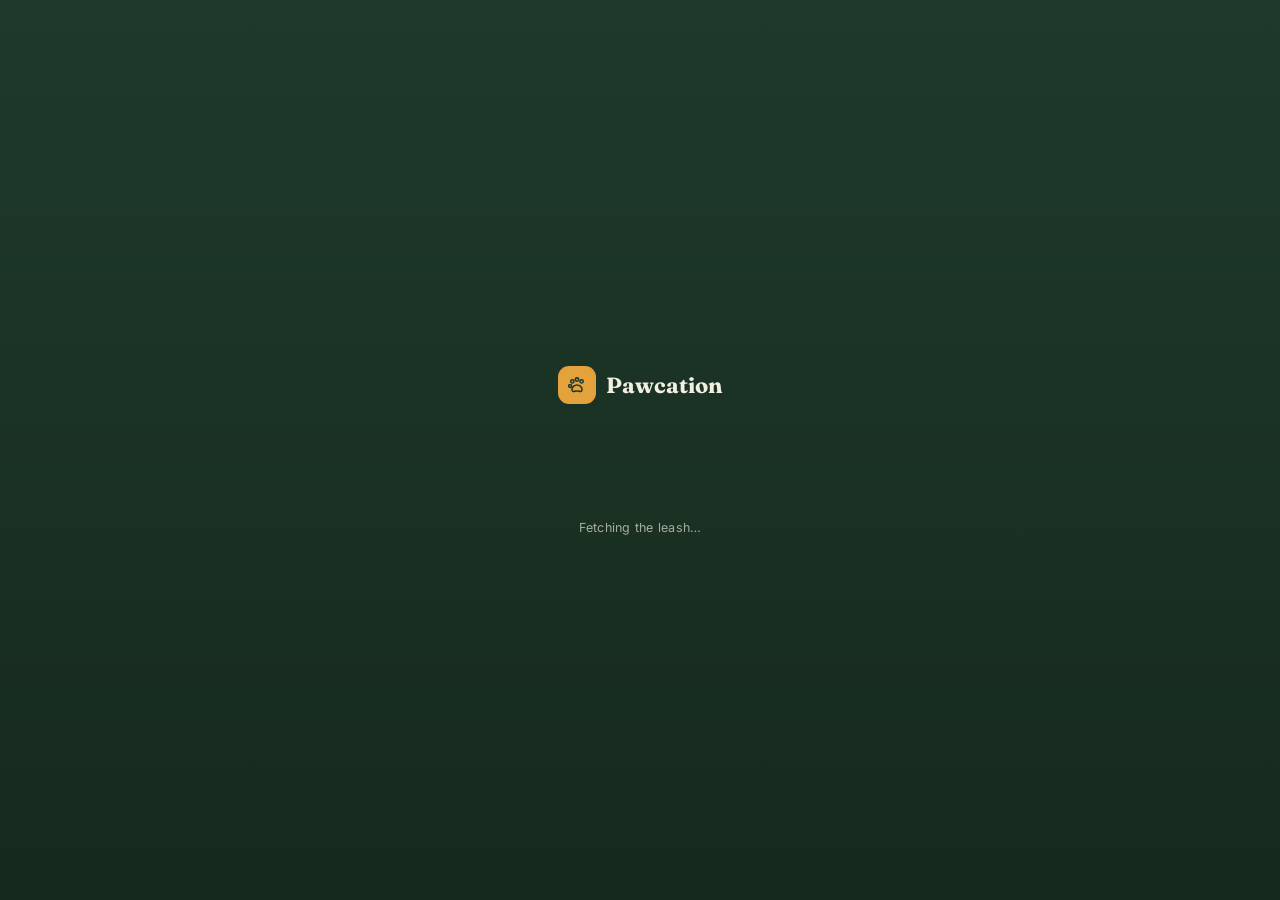
==== index.html @ 83c7c211 "Update index.html" ====
<!DOCTYPE html>
<html lang="en">
<head>
<meta charset="UTF-8">
<meta name="viewport" content="width=device-width, initial-scale=1.0, viewport-fit=cover">
<meta name="apple-mobile-web-app-capable" content="yes">
<meta name="apple-mobile-web-app-status-bar-style" content="black-translucent">
<meta name="theme-color" content="#1E3A2B">
<title>Pawcation</title>
<link rel="preconnect" href="https://fonts.googleapis.com">
<link href="https://fonts.googleapis.com/css2?family=Fraunces:ital,opsz,wght@0,9..144,400;0,9..144,500;0,9..144,600;0,9..144,700;1,9..144,500&family=Inter:wght@400;500;600;700&family=IBM+Plex+Mono:wght@400;500;600&display=swap" rel="stylesheet">
<style>
  :root{
    --ink:#1E3A2B;
    --ink-soft:#4A5F4F;
    --canvas:#F1EFE2;
    --paper:#FFFFFF;
    --line:#DAD5BF;
    --gold:#E3A23B;
    --gold-deep:#C67F1E;
    --moss:#6E8F72;
    --moss-deep:#4F7256;
    --stamp:#C1442E;
    --shadow: 0 18px 40px -18px rgba(30,58,43,0.35);
  }
  *{box-sizing:border-box; -webkit-tap-highlight-color:transparent;}
  html,body{margin:0;padding:0; height:100%;}
  body{
    background:var(--canvas);
    font-family:'Inter',sans-serif;
    color:var(--ink);
    overflow:hidden;
  }

  /* ---------- app shell (fills the real page width) ---------- */
  .screen-wrap{
    width:100%;
    height:100dvh;
    background:var(--canvas);
    position:relative;
    display:flex;
    flex-direction:column;
    overflow:hidden;
  }

  /* content that should stay a comfortable reading/form width even on a wide browser */
  .narrow{ max-width:640px; margin:0 auto; width:100%; }

  /* card lists: single column on phones, multi-column grid once there's room */
  .card-grid{ display:block; }
  @media (min-width:760px){
    .card-grid{ display:grid; grid-template-columns:repeat(auto-fill, minmax(300px,1fr)); gap:16px; align-items:start; }
    .card-grid .card{ margin-bottom:0; }
  }

  /* ---------- top bar / mode switch ---------- */
  .topbar{
    padding:calc(env(safe-area-inset-top, 0px) + 16px) 20px 14px;
    flex-shrink:0;
  }
  .topbar-row{
    display:flex; align-items:center; justify-content:space-between; gap:10px;
    margin-bottom:12px;
  }
  .brand{
    display:flex; align-items:center; gap:8px;
    font-family:'Fraunces',serif; font-weight:700; font-size:19px;
  }
  .brand .mark{
    width:30px;height:30px;border-radius:9px;
    background:var(--ink);
    display:flex;align-items:center;justify-content:center;
    color:var(--gold);
  }
  .backbtn{
    width:34px;height:34px;border-radius:50%;
    background:var(--paper);
    display:flex;align-items:center;justify-content:center;
    border:1px solid var(--line);
    cursor:pointer;
    flex-shrink:0;
  }
  .modeswitch{
    display:flex;
    background:rgba(30,58,43,0.08);
    border-radius:999px;
    padding:3px;
    gap:2px;
  }
  .modeswitch button{
    border:none; background:transparent;
    font-family:'Inter',sans-serif; font-size:12px; font-weight:600;
    padding:8px 8px; border-radius:999px;
    color:var(--ink-soft);
    cursor:pointer;
    transition:.2s;
    flex:1;
    text-align:center;
    white-space:nowrap;
  }
  .modeswitch button.active{
    background:var(--ink); color:var(--canvas);
  }

  /* ---------- content area ---------- */
  .content{
    flex:1;
    overflow-y:auto;
    padding:0 20px 100px;
  }
  @media (min-width:900px){
    .content{ padding:0 40px 100px; }
    .topbar{ padding-left:40px; padding-right:40px; }
  }
  .content::-webkit-scrollbar{display:none;}
  h2.title{
    font-family:'Fraunces',serif; font-weight:600; font-size:24px;
    margin:2px 0 4px;
  }
  .subtitle{
    font-size:13.5px; color:var(--ink-soft); margin:0 0 18px; line-height:1.5;
  }

  /* ---------- search ---------- */
  .searchbar{
    display:flex; align-items:center; gap:10px;
    background:var(--paper);
    border:1px solid var(--line);
    border-radius:16px;
    padding:12px 14px;
    margin-bottom:16px;
  }
  .searchbar input{
    border:none; outline:none; background:transparent;
    font-family:'Inter',sans-serif; font-size:14px; color:var(--ink);
    width:100%;
  }
  .searchbar input::placeholder{color:#9CA694;}

  .chiprow{display:flex; gap:8px; overflow-x:auto; margin-bottom:18px; padding-bottom:2px;}
  .chiprow::-webkit-scrollbar{display:none;}
  .chip{
    flex-shrink:0;
    font-size:12.5px; font-weight:600;
    padding:8px 14px; border-radius:999px;
    background:var(--paper); border:1px solid var(--line);
    color:var(--ink-soft);
    cursor:pointer;
    white-space:nowrap;
  }
  .chip.active{ background:var(--moss); border-color:var(--moss); color:#fff; }

  /* ---------- sitter / pet cards ---------- */
  .card{
    background:var(--paper);
    border:1px solid var(--line);
    border-radius:20px;
    padding:14px;
    margin-bottom:14px;
    display:flex; gap:12px;
    cursor:pointer;
    transition:transform .15s ease;
  }
  .card:active{ transform:scale(0.98); }
  .thumb{
    width:78px;height:78px;border-radius:14px;flex-shrink:0;
    background-size:cover; background-position:center;
    display:flex; align-items:flex-end; justify-content:flex-end;
    position:relative;
  }
  .heart-btn{
    position:absolute; top:5px; right:5px; width:24px; height:24px; border-radius:50%;
    background:rgba(255,255,255,0.9); display:flex; align-items:center; justify-content:center;
    color:var(--stamp); cursor:pointer; z-index:2;
  }
  .heart-btn svg{ width:13px; height:13px; }
  .heart-btn.active svg{ fill:var(--stamp); }
  .hero-img .heart-btn{ top:16px; right:16px; width:38px; height:38px; }
  .hero-img .heart-btn svg{ width:18px; height:18px; }
  .card-body{flex:1; min-width:0;}
  .card-toprow{display:flex; justify-content:space-between; align-items:flex-start; gap:6px;}
  .card-name{font-family:'Fraunces',serif; font-weight:600; font-size:16px;}
  .rating{
    display:flex; align-items:center; gap:3px;
    font-family:'IBM Plex Mono',monospace; font-size:12px; font-weight:600;
    color:var(--gold-deep); flex-shrink:0;
  }
  .card-loc{font-size:12.5px; color:var(--ink-soft); margin:2px 0 6px; display:flex; align-items:center; gap:4px;}
  .tagrow{display:flex; gap:6px; flex-wrap:wrap; margin-bottom:6px;}
  .tag{
    font-size:11px; font-weight:600; color:var(--moss-deep);
    background:rgba(110,143,114,0.14);
    padding:3px 8px; border-radius:8px;
  }
  .price{font-family:'IBM Plex Mono',monospace; font-weight:600; font-size:13.5px;}
  .price span{color:var(--ink-soft); font-weight:400; font-size:11.5px;}

  /* ---------- section label ---------- */
  .section-label{
    font-family:'IBM Plex Mono',monospace;
    font-size:11px; font-weight:600; letter-spacing:.1em; text-transform:uppercase;
    color:var(--ink-soft); margin:22px 0 10px;
  }

  /* ---------- onboarding ---------- */
  .onboard{
    height:100%; max-width:460px; margin:0 auto; display:flex; flex-direction:column; justify-content:center;
    padding:0 22px 60px; text-align:center; position:relative;
  }
  .onboard .mark-lg{
    width:64px;height:64px;border-radius:20px; background:var(--ink); color:var(--gold);
    display:flex;align-items:center;justify-content:center; margin:0 auto 18px;
  }
  .onboard h1{
    font-family:'Fraunces',serif; font-size:30px; font-weight:600; margin:0 0 8px; line-height:1.15;
  }
  .onboard p.tag{
    font-size:14px; color:var(--ink-soft); line-height:1.5; margin:0 0 34px;
    background:transparent; padding:0;
  }
  .roleoption{
    display:flex; align-items:center; gap:14px; text-align:left;
    background:var(--paper); border:1.5px solid var(--line); border-radius:20px;
    padding:16px; margin-bottom:14px; cursor:pointer;
  }
  .roleoption .ricon{
    width:48px;height:48px;border-radius:14px; flex-shrink:0;
    display:flex;align-items:center;justify-content:center;
  }
  .roleoption.owner .ricon{ background:rgba(227,162,59,0.18); color:var(--gold-deep); }
  .roleoption.sitter .ricon{ background:rgba(110,143,114,0.18); color:var(--moss-deep); }
  .roleoption.trainer .ricon{ background:rgba(193,68,46,0.15); color:var(--stamp); }
  .roleoption strong{font-family:'Fraunces',serif; font-size:15.5px; font-weight:600; display:block;}
  .roleoption span{font-size:12.5px; color:var(--ink-soft);}

  /* ---------- language switch ---------- */
  .langswitch{
    position:absolute; top:18px; right:18px; display:flex; gap:2px;
    background:var(--paper); border:1.5px solid var(--line); border-radius:12px; padding:3px;
  }
  .onboard .langswitch{ position:absolute; }
  .langpill{
    font-family:'IBM Plex Mono',monospace; font-size:11px; font-weight:600;
    padding:5px 10px; border-radius:9px; cursor:pointer; color:var(--ink-soft);
  }
  .langpill.active{ background:var(--ink); color:var(--canvas); }

  /* ---------- onboarding tour ---------- */
  .tourscreen{ position:relative; }
  .tourskip{
    position:absolute; top:20px; left:0; right:0; text-align:center;
    font-size:12.5px; font-weight:600; color:var(--ink-soft); cursor:pointer;
  }
  .tourdots{ display:flex; gap:7px; justify-content:center; margin-bottom:26px; }
  .tourdot{ width:7px; height:7px; border-radius:50%; background:var(--line); }
  .tourdot.active{ background:var(--ink); width:20px; border-radius:5px; transition:all .2s; }
  .tourbtn{ margin-top:4px; }

  /* ---------- buttons ---------- */
  .btn{
    display:flex; align-items:center; justify-content:center; gap:8px;
    font-family:'Inter',sans-serif; font-weight:600; font-size:14.5px;
    padding:15px; border-radius:16px; border:none; cursor:pointer; width:100%;
  }
  .btn-primary{ background:var(--ink); color:var(--canvas); }
  .btn-primary:active{ background:#132a1d; }
  .btn-ghost{ background:transparent; color:var(--ink); border:1.5px solid var(--line); }
  .btn:disabled{ opacity:.45; cursor:not-allowed; }

  /* ---------- consent checkboxes ---------- */
  .consent-row{
    display:flex; align-items:flex-start; gap:10px;
    background:var(--paper); border:1px solid var(--line); border-radius:14px;
    padding:13px 14px; margin-bottom:10px; cursor:pointer;
  }
  .consent-box{
    width:20px; height:20px; border-radius:6px; flex-shrink:0; margin-top:1px;
    border:1.5px solid var(--line); background:var(--paper);
    display:flex; align-items:center; justify-content:center; color:#fff;
    transition:.15s;
  }
  .consent-row.checked .consent-box{ background:var(--moss); border-color:var(--moss); }
  .consent-row p{ font-size:12px; line-height:1.5; color:var(--ink-soft); margin:0; }
  .consent-row a{ color:var(--ink); text-decoration:underline; font-weight:600; cursor:pointer; }
  .consent-row.addon-row.checked .consent-box{ background:var(--gold-deep); border-color:var(--gold-deep); }
  .consent-row p b{ color:var(--ink); }

  /* ---------- price summary ---------- */
  .pricebox-summary{
    background:var(--paper); border:1px solid var(--line); border-radius:16px;
    padding:14px 16px; margin:4px 0 18px;
  }
  .pb-row{ display:flex; justify-content:space-between; font-size:13px; padding:5px 0; color:var(--ink-soft); }
  .pb-row b{ color:var(--ink); font-family:'IBM Plex Mono',monospace; font-weight:600; }
  .pb-row.total{ border-top:1px dashed var(--line); margin-top:4px; padding-top:10px; font-weight:600; color:var(--ink); }
  .pb-row.total b{ font-size:15.5px; }

  /* ---------- instant book / protect badge ---------- */
  .protect-badge{ display:flex; align-items:center; gap:5px; font-size:10.5px; font-weight:700; color:var(--moss-deep); margin-top:8px; }
  .protect-badge svg{ width:12px; height:12px; }

  /* ---------- loyalty / rewards ---------- */
  .pointsbanner{
    display:flex; align-items:center; justify-content:space-between;
    background:var(--ink); color:var(--canvas); border-radius:18px; padding:18px 20px; margin-bottom:18px;
  }
  .pointsbanner b{ font-family:'Fraunces',serif; font-size:26px; display:block; }
  .pointsbanner span{ font-size:11.5px; color:var(--canvas); opacity:.75; text-transform:uppercase; letter-spacing:.06em; }
  .pointsbanner svg{ width:30px; height:30px; color:var(--gold); }
  .reward-row{
    display:flex; align-items:center; gap:12px; background:var(--paper); border:1px solid var(--line);
    border-radius:16px; padding:12px 14px; margin-bottom:10px;
  }
  .reward-row.locked{ opacity:.55; }
  .rw-icon{ width:38px; height:38px; border-radius:11px; background:rgba(227,162,59,0.16); color:var(--gold-deep); display:flex; align-items:center; justify-content:center; flex-shrink:0; }
  .rw-body{ flex:1; min-width:0; }
  .rw-body b{ display:block; font-size:13px; }
  .rw-body span{ font-size:11px; color:var(--ink-soft); }

  /* ---------- session schedule ---------- */
  .session-row{
    display:flex; align-items:center; gap:12px; background:var(--paper); border:1px solid var(--line);
    border-radius:14px; padding:10px 14px; margin-bottom:8px; cursor:pointer;
  }
  .session-row.done{ opacity:.6; }
  .session-num{
    width:26px; height:26px; border-radius:50%; background:rgba(110,143,114,0.15); color:var(--moss-deep);
    display:flex; align-items:center; justify-content:center; font-size:11px; font-weight:700; flex-shrink:0;
  }
  .session-body{ flex:1; min-width:0; }
  .session-body b{ display:block; font-size:13px; }
  .session-body span{ font-size:11px; color:var(--ink-soft); }
  .session-check{
    width:20px; height:20px; border-radius:50%; border:1.5px solid var(--line); flex-shrink:0;
    display:flex; align-items:center; justify-content:center; color:#fff;
  }
  .session-row.done .session-check{ background:var(--moss); border-color:var(--moss); }

  /* ---------- policy document viewer ---------- */
  .policy-updated{ font-size:11px; color:var(--ink-soft); margin:-8px 0 18px; font-style:italic; }
  .policy-block h3{ font-family:'Fraunces',serif; font-size:15px; font-weight:600; color:var(--ink); margin:20px 0 8px; }
  .policy-block p{ font-size:13px; line-height:1.65; color:#333; margin:0 0 12px; }
  .policy-block ul{ margin:0 0 14px; padding-left:20px; }
  .policy-block li{ font-size:13px; line-height:1.6; color:#333; margin-bottom:8px; }
  .policy-table{ width:100%; border-collapse:collapse; margin:6px 0 16px; font-size:12px; }
  .policy-table th{ background:var(--ink); color:#fff; text-align:left; padding:8px 10px; font-size:11px; }
  .policy-table td{ padding:8px 10px; border-bottom:1px solid var(--line); color:#333; }
  .policyhub-row{
    display:flex; align-items:center; justify-content:space-between;
    background:var(--paper); border:1px solid var(--line); border-radius:14px;
    padding:14px 16px; margin-bottom:10px; cursor:pointer; font-size:13.5px; font-weight:500;
  }
  .doc-row{
    display:flex; align-items:center; gap:14px;
    background:var(--paper); border:1px solid var(--line); border-radius:16px;
    padding:14px 16px; margin-bottom:10px; text-decoration:none;
  }
  .doc-icon{
    width:42px; height:42px; border-radius:11px; flex-shrink:0;
    display:flex; align-items:center; justify-content:center; color:#fff;
  }
  .doc-info{ flex:1; min-width:0; }
  .doc-info b{ display:block; font-size:13.5px; color:var(--ink); font-family:'Fraunces',serif; font-weight:600; }
  .doc-info span{ font-size:11.5px; color:var(--ink-soft); }
  .doc-download{ color:var(--ink-soft); flex-shrink:0; }

  /* ---------- detail screen ---------- */
  .hero-img{
    height:230px; width:100%; background-size:cover; background-position:center;
    border-radius:0 0 28px 28px; position:relative; flex-shrink:0;
  }
  .hero-fade{position:absolute; inset:0; background:linear-gradient(180deg, rgba(0,0,0,0) 40%, rgba(14,26,18,0.55) 100%); border-radius:0 0 28px 28px;}
  .hero-topbtn{
    position:absolute; top:16px; width:34px;height:34px;border-radius:50%;
    background:rgba(255,255,255,0.85); backdrop-filter:blur(4px);
    display:flex;align-items:center;justify-content:center;
  }
  .hero-caption{
    position:absolute; bottom:14px; left:20px; right:20px; color:#fff;
  }
  .hero-caption h2{font-family:'Fraunces',serif; font-size:22px; font-weight:600; margin:0 0 2px;}
  .hero-caption .loc{font-size:12.5px; opacity:.9; display:flex; gap:4px; align-items:center;}

  .statrow{ display:flex; gap:10px; margin:16px 0 6px; }
  .stat{
    flex:1; background:var(--paper); border:1px solid var(--line); border-radius:14px;
    padding:10px; text-align:center;
  }
  .stat b{display:block; font-family:'Fraunces',serif; font-size:16px;}
  .stat span{font-size:10.5px; color:var(--ink-soft); text-transform:uppercase; letter-spacing:.06em;}

  .bio{ font-size:13.5px; line-height:1.6; color:var(--ink-soft); margin:14px 0; }

  .reviewcard{
    background:var(--paper); border:1px solid var(--line); border-radius:16px; padding:12px 14px; margin-bottom:10px;
  }
  .reviewcard .rh{display:flex; justify-content:space-between; font-size:12.5px; font-weight:600; margin-bottom:4px;}
  .reviewcard p{font-size:12.5px; color:var(--ink-soft); margin:0; line-height:1.5;}

  /* ---------- trust badges ---------- */
  .trustbadges{display:flex; flex-wrap:wrap; gap:6px; margin:8px 0 4px;}
  .trustbadge{
    display:flex; align-items:center; gap:5px;
    font-size:11px; font-weight:600; color:var(--moss-deep);
    background:rgba(110,143,114,0.14);
    padding:5px 10px 5px 8px; border-radius:999px;
  }
  .trustbadge svg{width:12px;height:12px;flex-shrink:0;}
  .trustbadge.instant{ color:var(--gold-deep); background:rgba(227,162,59,0.18); }
  .responsetime{
    display:flex; align-items:center; gap:6px; font-size:12px; color:var(--ink-soft);
    margin:8px 0 2px;
  }
  .responsetime svg{width:13px;height:13px;flex-shrink:0;color:var(--moss-deep);}

  /* ---------- stay updates ---------- */
  .stayupdate{
    display:flex; gap:12px; background:var(--paper); border:1px solid var(--line);
    border-radius:16px; padding:10px; margin-bottom:10px;
  }
  .su-img{width:64px;height:64px;border-radius:12px;flex-shrink:0; background-size:cover; background-position:center;}
  .su-body{flex:1; min-width:0;}
  .su-body p{font-size:13px; margin:0 0 4px; line-height:1.4;}
  .su-body span{font-size:11px; color:var(--ink-soft);}

  /* ---------- star picker (reviews) ---------- */
  .starpicker{display:flex; gap:6px;}
  .starpicker span{width:26px;height:26px; display:flex; align-items:center; justify-content:center; color:var(--line); cursor:pointer;}
  .starpicker span svg{width:22px;height:22px;}
  .starpicker span.filled{color:var(--gold);}

  /* ---------- SOS ---------- */
  .sos-btn{ border-color:var(--stamp) !important; color:var(--stamp) !important; display:flex; align-items:center; gap:8px; justify-content:center; }
  .sos-btn svg{width:16px;height:16px;}
  .sos-banner{
    background:rgba(193,68,46,0.1); border:1.5px solid rgba(193,68,46,0.3); border-radius:16px;
    padding:14px; display:flex; gap:10px; align-items:flex-start; margin-bottom:18px; color:var(--stamp);
  }
  .sos-banner svg{width:20px;height:20px;flex-shrink:0;margin-top:1px;}
  .sos-banner p{margin:0; font-size:12.5px; line-height:1.5; color:var(--ink);}
  .sos-option{
    display:flex; align-items:center; gap:12px; background:var(--paper); border:1px solid var(--line);
    border-radius:16px; padding:14px; margin-bottom:10px; cursor:pointer;
  }
  .sos-option .soicon{width:38px;height:38px;border-radius:11px; background:rgba(193,68,46,0.12); color:var(--stamp); display:flex; align-items:center; justify-content:center; flex-shrink:0;}
  .sos-option b{display:block; font-size:13.5px;}
  .sos-option span{font-size:11.5px; color:var(--ink-soft);}

  .stickybar{
    position:sticky; bottom:0; background:linear-gradient(0deg, var(--canvas) 60%, rgba(241,239,226,0));
    padding:18px 0 6px; display:flex; align-items:center; gap:12px;
  }
  .stickybar .pricebox{flex-shrink:0;}
  .stickybar .pricebox b{font-family:'IBM Plex Mono',monospace; font-size:17px;}
  .stickybar .pricebox span{display:block; font-size:11px; color:var(--ink-soft);}

  /* ---------- form ---------- */
  .field{ margin-bottom:14px; }
  .field label{ font-size:12px; font-weight:600; color:var(--ink-soft); display:block; margin-bottom:6px; text-transform:uppercase; letter-spacing:.05em;}
  .field input, .field select, .field textarea{
    width:100%; border:1.5px solid var(--line); border-radius:12px; padding:12px 13px;
    font-family:'Inter',sans-serif; font-size:14px; color:var(--ink); background:var(--paper);
    outline:none;
  }
  .field textarea{resize:vertical; min-height:70px;}
  .field-row{display:flex; gap:10px;}
  .field-row .field{flex:1;}

  /* ---------- ticket / pawcation pass ---------- */
  .ticket{
    background:var(--paper);
    border-radius:22px;
    position:relative;
    box-shadow: 0 14px 30px -14px rgba(30,58,43,0.3);
    margin-bottom:18px;
    overflow:visible;
  }
  .ticket-top{ padding:20px 20px 16px; position:relative; }
  .ticket-brand{ display:flex; justify-content:space-between; align-items:center; margin-bottom:14px;}
  .ticket-brand .tb-name{ font-family:'Fraunces',serif; font-weight:700; font-size:15px;}
  .stampbadge{
    font-family:'IBM Plex Mono',monospace; font-size:10.5px; font-weight:700;
    color:var(--stamp); border:1.5px solid var(--stamp); border-radius:8px;
    padding:3px 8px; transform:rotate(-6deg); letter-spacing:.05em;
  }
  .ticket-route{ display:flex; align-items:center; gap:10px; margin-bottom:14px;}
  .ticket-route .pt{flex:1;}
  .ticket-route .pt b{display:block; font-family:'IBM Plex Mono',monospace; font-size:19px;}
  .ticket-route .pt span{font-size:10.5px; color:var(--ink-soft); text-transform:uppercase; letter-spacing:.05em;}
  .ticket-route .dots{flex:1; border-top:2px dotted var(--line); position:relative; top:-2px;}
  .ticket-grid{ display:grid; grid-template-columns:1fr 1fr 1fr; gap:10px; }
  .ticket-grid div span{display:block; font-size:9.5px; color:var(--ink-soft); text-transform:uppercase; letter-spacing:.05em; margin-bottom:3px;}
  .ticket-grid div b{font-family:'IBM Plex Mono',monospace; font-size:12.5px;}
  .tear{
    position:relative; height:0; border-top:2px dashed var(--line); margin:0 0;
  }
  .tear::before, .tear::after{
    content:''; position:absolute; top:-11px; width:22px; height:22px; border-radius:50%;
    background: #DCD8C1;
  }
  .tear::before{ left:-31px; }
  .tear::after{ right:-31px; }
  .ticket-bottom{ padding:16px 20px 20px; display:flex; justify-content:space-between; align-items:center;}
  .ticket-code{ font-family:'IBM Plex Mono',monospace; font-size:11px; color:var(--ink-soft); letter-spacing:.05em;}
  .pawstamp{ color:var(--moss-deep); }

  .emptystate{ text-align:center; padding:60px 20px; color:var(--ink-soft); }
  .emptystate .ico{ margin-bottom:14px; opacity:.5; }
  .emptystate h3{font-family:'Fraunces',serif; font-size:17px; color:var(--ink); margin:0 0 6px;}
  .emptystate p{font-size:13px; margin:0;}

  /* ---------- messages ---------- */
  .msgrow{ display:flex; gap:12px; align-items:center; padding:12px 0; border-bottom:1px solid var(--line); cursor:pointer;}
  .avatar{ width:46px;height:46px;border-radius:50%; background-size:cover; background-position:center; flex-shrink:0; }
  .msgrow .mbody{flex:1; min-width:0;}
  .msgrow .mtop{display:flex; justify-content:space-between; font-size:13.5px;}
  .msgrow .mtop b{font-weight:600;}
  .msgrow .mtop span{font-size:11px; color:var(--ink-soft);}
  .msgrow p{margin:2px 0 0; font-size:12.5px; color:var(--ink-soft); white-space:nowrap; overflow:hidden; text-overflow:ellipsis;}
  .unreaddot{width:8px; height:8px; border-radius:50%; background:var(--stamp); flex-shrink:0;}

  /* ---------- chat thread ---------- */
  .chat-header{ display:flex; align-items:center; gap:10px; margin-bottom:14px; }
  .chat-header .avatar{ width:36px;height:36px;border-radius:50%;background-size:cover;background-position:center; }
  .chat-header b{ font-family:'Fraunces',serif; font-size:15.5px; }
  .chat-messages{ display:flex; flex-direction:column; gap:8px; padding-bottom:12px; }
  .chat-bubble{ max-width:78%; padding:10px 13px; border-radius:16px; font-size:13.5px; line-height:1.45; }
  .chat-bubble p{ margin:0; }
  .chat-bubble span{ display:block; font-size:10px; margin-top:4px; opacity:.6; }
  .chat-bubble.them{ align-self:flex-start; background:var(--paper); border:1px solid var(--line); border-bottom-left-radius:4px; }
  .chat-bubble.me{ align-self:flex-end; background:var(--ink); color:var(--canvas); border-bottom-right-radius:4px; }
  .chat-inputbar{
    position:sticky; bottom:0; display:flex; gap:8px; align-items:center;
    background:var(--canvas); padding:10px 0 4px; margin-top:auto;
  }
  .chat-inputbar input{
    flex:1; border:1.5px solid var(--line); border-radius:999px; padding:11px 16px;
    font-family:'Inter',sans-serif; font-size:13.5px; background:var(--paper); outline:none;
  }
  .sendbtn{
    width:42px; height:42px; border-radius:50%; background:var(--ink); color:var(--gold);
    border:none; display:flex; align-items:center; justify-content:center; cursor:pointer; flex-shrink:0;
  }
  .sendbtn svg{ width:17px; height:17px; }

  /* ---------- mini calendar ---------- */
  .cal-grid-head{ display:grid; grid-template-columns:repeat(7,1fr); font-size:10px; color:var(--ink-soft); text-align:center; margin-bottom:5px; }
  .cal-grid{ display:grid; grid-template-columns:repeat(7,1fr); gap:5px; margin-bottom:10px; }
  .cal-cell{
    aspect-ratio:1; display:flex; align-items:center; justify-content:center;
    border-radius:8px; font-size:11px; font-weight:600;
    background:rgba(110,143,114,0.12); color:var(--moss-deep);
  }
  .cal-cell.blocked{ background:rgba(193,68,46,0.12); color:var(--stamp); }
  .cal-cell.empty{ background:transparent; }
  .cal-cell.editable{ cursor:pointer; }
  .cal-legend{ display:flex; gap:14px; font-size:11px; color:var(--ink-soft); margin-bottom:18px; }
  .cal-legend .caldot{ width:8px; height:8px; border-radius:50%; display:inline-block; margin-right:4px; }
  .cal-legend .caldot.open{ background:var(--moss); }
  .cal-legend .caldot.blocked{ background:var(--stamp); }

  /* ---------- profile ---------- */
  .profile-head{ text-align:center; padding:10px 0 20px; }
  .profile-head .avatar{ width:84px; height:84px; margin:0 auto 12px; }
  .profile-head h2{ font-family:'Fraunces',serif; font-size:20px; margin:0 0 2px;}
  .profile-head p{ font-size:12.5px; color:var(--ink-soft); margin:0;}
  .profile-row{
    display:flex; align-items:center; justify-content:space-between;
    background:var(--paper); border:1px solid var(--line); padding:15px 16px; border-radius:16px; margin-bottom:10px;
    font-size:13.5px; font-weight:500; cursor:pointer;
  }
  .profile-row .left{display:flex; align-items:center; gap:12px;}

  /* ---------- bottom nav ---------- */
  .bottomnav{
    position:absolute; bottom:0; left:0; right:0;
    background:rgba(255,255,255,0.92); backdrop-filter:blur(10px);
    border-top:1px solid var(--line);
    display:flex; padding:10px 10px calc(env(safe-area-inset-bottom, 0px) + 10px);
  }
  .navitem{
    flex:1; display:flex; flex-direction:column; align-items:center; gap:4px;
    color:#A2A891; cursor:pointer; font-size:10.5px; font-weight:600;
  }
  .navitem.active{ color:var(--ink); }

  /* toast */
  .toast{
    position:absolute; left:20px; right:20px; bottom:100px;
    background:var(--ink); color:var(--canvas);
    padding:14px 16px; border-radius:14px;
    display:flex; align-items:center; gap:10px;
    font-size:13px; font-weight:500;
    box-shadow:0 10px 24px rgba(0,0,0,0.25);
    z-index:80;
    opacity:0; transform:translateY(10px); pointer-events:none;
    transition:.25s ease;
  }
  .toast.show{ opacity:1; transform:translateY(0); }

  .fade-in{ animation: fadein .25s ease; }
  @keyframes fadein{ from{opacity:0; transform:translateY(6px);} to{opacity:1; transform:translateY(0);} }

  /* ---------- trust banner ---------- */
  .trustnote{
    display:flex; gap:10px; background:rgba(110,143,114,0.12);
    border:1px solid rgba(110,143,114,0.3); border-radius:14px;
    padding:12px 14px; font-size:12px; line-height:1.5; color:var(--moss-deep);
    margin-bottom:18px;
  }
  .trustnote svg{flex-shrink:0; margin-top:1px;}

  .statuspill{
    display:inline-flex; align-items:center; gap:6px;
    font-size:11.5px; font-weight:700; letter-spacing:.03em;
    padding:6px 12px; border-radius:999px; margin-bottom:18px;
  }
  .statuspill.unverified{ background:rgba(193,68,46,0.12); color:var(--stamp); }
  .statuspill.pending{ background:rgba(227,162,59,0.16); color:var(--gold-deep); }
  .statuspill.verified{ background:rgba(110,143,114,0.16); color:var(--moss-deep); }
  .statuspill .dot{ width:6px;height:6px;border-radius:50%; background:currentColor; }

  .upload-tile{
    position:relative;
    aspect-ratio:1/1;
    border-radius:18px;
    border:1.5px dashed var(--line);
    background:var(--paper);
    background-size:cover; background-position:center;
    display:flex; flex-direction:column; align-items:center; justify-content:center;
    gap:6px; cursor:pointer; overflow:hidden;
    color:var(--ink-soft);
  }
  .upload-tile.filled{ border-style:solid; border-color:var(--moss); }
  .upload-tile.filled .uplabel{
    position:absolute; bottom:0; left:0; right:0;
    background:linear-gradient(0deg, rgba(14,26,18,0.75), rgba(14,26,18,0));
    color:#fff; padding:20px 8px 8px; font-size:11px; font-weight:600; text-align:center;
  }
  .upload-tile .uplabel-empty{ font-size:11.5px; font-weight:600; text-align:center; padding:0 8px; }
  .upload-tile input[type=file]{ position:absolute; inset:0; opacity:0; cursor:pointer; }
  .upload-tile .checkmark{
    position:absolute; top:8px; right:8px; width:22px;height:22px;border-radius:50%;
    background:var(--moss); color:#fff; display:flex; align-items:center; justify-content:center;
  }
  .upload-grid{ display:grid; grid-template-columns:1fr 1fr; gap:12px; margin-bottom:8px; }
  .upload-grid .full{ grid-column:1/-1; }

  /* ---------- credit card visual: true 3D flip ---------- */
  .cc-perspective{ position:relative; margin-bottom:20px; perspective:1400px; }
  .cc-flipper{
    position:relative; width:100%; aspect-ratio:1.586/1;
    transform-style:preserve-3d; -webkit-transform-style:preserve-3d;
    transform:rotateY(0deg);
    transition:transform .8s cubic-bezier(.45,.05,.15,1);
    border-radius:20px;
  }
  .cc-flipper.flipped{ transform:rotateY(180deg); }

  .cc-face{
    position:absolute; inset:0; border-radius:20px;
    backface-visibility:hidden; -webkit-backface-visibility:hidden;
    overflow:hidden; color:#F1EFE2;
    box-shadow:0 10px 20px -10px rgba(20,32,24,0.28);
    /* extra safety net: force the hidden face fully transparent exactly at the edge-on
       midpoint, so no browser can let the "wrong" face ghost/bleed through */
    transition:opacity 0s linear .4s;
  }
  .cc-flipper:not(.flipped) .cc-back{ opacity:0; }
  .cc-flipper.flipped .cc-front{ opacity:0; }
  .cc-front{
    background: linear-gradient(135deg, #1E3A2B 0%, #2C4A36 55%, #3E5C45 100%);
    padding:20px 22px; display:flex; flex-direction:column; justify-content:space-between;
  }
  .cc-front::after{
    content:''; position:absolute; width:200px; height:200px; border-radius:50%;
    background:radial-gradient(circle, rgba(227,162,59,0.25), transparent 70%);
    top:-80px; right:-60px;
  }
  .cc-back{
    background: linear-gradient(135deg, #2C4A36 0%, #1E3A2B 100%);
    transform:rotateY(180deg);
    display:flex; flex-direction:column;
  }
  /* a genuine, physically-positioned right-hand edge — hinges with the card in real 3D
     space, so it naturally comes into view exactly when the card is edge-on, giving it
     real thickness instead of vanishing to a flat line. Solid (no transparency) so
     nothing behind it can show through, and inset slightly with a small radius of its
     own so it doesn't create a seam against the face's much larger corner radius. */
  .cc-edge{
    position:absolute; top:3px; right:0; width:8px; height:calc(100% - 6px);
    background:linear-gradient(90deg, #0C130E 0%, #4C6A53 45%, #0C130E 100%);
    transform-origin:right center;
    transform:rotateY(90deg);
    border-radius:3px;
    backface-visibility:hidden; -webkit-backface-visibility:hidden;
  }
  .cc-stripe{ width:100%; height:38px; background:#14201A; margin-top:20px; }
  .cc-sigrow{ display:flex; align-items:center; gap:10px; margin:18px 20px 0; }
  .cc-sigline{
    flex:1; height:34px; border-radius:4px;
    background:repeating-linear-gradient(45deg, #E9E5D6, #E9E5D6 3px, #DDD8C4 3px, #DDD8C4 6px);
  }
  .cc-cvvbox{
    background:#F1EFE2; color:#1E3A2B; border-radius:4px;
    padding:8px 12px; font-family:'IBM Plex Mono',monospace; font-style:italic; font-weight:600; font-size:13px;
    min-width:44px; text-align:center;
  }
  .cc-backbottom{
    display:flex; align-items:center; gap:8px; margin:14px 20px 0;
    font-size:9.5px; text-transform:uppercase; letter-spacing:.06em; opacity:.8;
  }
  .cc-backbottom b{ font-family:'IBM Plex Mono',monospace; font-size:13px; text-transform:none; letter-spacing:.03em; opacity:1;}

  .cc-top{ display:flex; justify-content:space-between; align-items:flex-start; z-index:1; }
  .cc-chip{ width:38px; height:28px; border-radius:6px; background:linear-gradient(135deg,#E3A23B,#C67F1E); }
  .cc-scheme{
    font-family:'IBM Plex Mono',monospace; font-weight:700; font-size:11.5px;
    letter-spacing:.06em; text-transform:uppercase;
    border-radius:6px; padding:4px 9px;
    background:rgba(241,239,226,0.16); color:#F1EFE2;
    transition:background .2s;
  }
  .cc-bankline{
    font-family:'Inter',sans-serif; font-size:11px; opacity:.75; margin-top:4px;
    display:flex; align-items:center; gap:5px; min-height:15px;
  }
  .cc-bankline .spinner{
    width:9px;height:9px;border-radius:50%;border:1.5px solid rgba(241,239,226,0.4);
    border-top-color:#F1EFE2; animation:spin .7s linear infinite;
  }
  @keyframes spin{ to{ transform:rotate(360deg); } }
  .cc-number{
    font-family:'IBM Plex Mono',monospace; font-size:19px; font-weight:600; letter-spacing:.12em; z-index:1;
    text-shadow: 0 1px 1px rgba(0,0,0,0.5), 0 -1px 0 rgba(255,255,255,0.15);
  }
  .cc-bottom{ display:flex; justify-content:space-between; align-items:flex-end; z-index:1; }
  .cc-bottom div span{ display:block; font-size:8.5px; opacity:.7; text-transform:uppercase; letter-spacing:.08em; margin-bottom:2px;}
  .cc-bottom div b{ font-family:'IBM Plex Mono',monospace; font-size:12.5px; font-weight:500; }


  .savedcard{
    display:flex; align-items:center; gap:12px;
    background:var(--paper); border:1px solid var(--line); border-radius:16px;
    padding:14px; margin-bottom:10px;
  }
  .savedcard .ccmini{
    width:44px; height:30px; border-radius:6px; flex-shrink:0;
    background:linear-gradient(135deg, #1E3A2B, #3E5C45);
    display:flex; align-items:center; justify-content:center; color:var(--gold);
    font-family:'IBM Plex Mono',monospace; font-weight:700; font-size:9.5px; color:#fff; letter-spacing:.02em;
  }
  .savedcard b{ font-size:13.5px; display:block; }
  .savedcard span{ font-size:11.5px; color:var(--ink-soft); }
  .secure-note{
    display:flex; align-items:center; gap:8px; font-size:11.5px; color:var(--ink-soft);
    margin-top:2px; margin-bottom:18px;
  }

  /* ---------- pet grid ---------- */
  .petgrid{ display:grid; grid-template-columns:1fr 1fr; gap:12px; margin-bottom:14px; }
  @media (min-width:760px){
    .petgrid{ grid-template-columns:repeat(auto-fill, minmax(180px,1fr)); }
  }
  .petcard{
    background:var(--paper); border:1px solid var(--line); border-radius:18px; overflow:hidden; cursor:pointer;
  }
  .petcard .pimg{ height:110px; background-size:cover; background-position:center; }
  .petcard .pinfo{ padding:10px 12px 12px; }
  .petcard b{ font-family:'Fraunces',serif; font-size:14px; display:block; }
  .petcard span{ font-size:11px; color:var(--ink-soft); }
  .addpet-tile{
    border:1.5px dashed var(--line); border-radius:18px;
    display:flex; flex-direction:column; align-items:center; justify-content:center; gap:6px;
    color:var(--ink-soft); font-size:12px; font-weight:600; cursor:pointer;
    min-height:150px;
  }

  ::selection{ background:var(--gold); color:#fff; }

  /* ---------- loading screen ---------- */
  .loader{
    position:fixed; inset:0; z-index:1000;
    background: linear-gradient(180deg,#1E3A2B, #16291D);
    display:flex; flex-direction:column; align-items:center; justify-content:center;
    gap:26px;
    transition: opacity .5s ease, visibility .5s ease;
  }
  .loader.hide{ opacity:0; visibility:hidden; pointer-events:none; }
  .loader-brand{
    display:flex; align-items:center; gap:10px;
    font-family:'Fraunces',serif; font-weight:700; font-size:22px; color:var(--canvas);
  }
  .loader-brand .mk{
    width:38px; height:38px; border-radius:11px; background:var(--gold);
    display:flex; align-items:center; justify-content:center; color:var(--ink);
  }
  .pawtrack{
    position:relative;
    width:210px; height:64px;
  }
  .pawstep{
    position:absolute; top:50%; left:0;
    width:26px; height:26px;
    color:var(--gold);
    opacity:0;
    transform: translate(0,-50%) scale(.4);
    animation: pawpop 1.8s ease-in-out infinite;
  }
  .pawstep svg{ width:100%; height:100%; display:block; }
  .pawstep:nth-child(odd){ top:38%; }
  .pawstep:nth-child(even){ top:62%; }
  .pawstep:nth-child(1){ left:0%;  animation-delay:0.00s; }
  .pawstep:nth-child(2){ left:16%; animation-delay:0.18s; }
  .pawstep:nth-child(3){ left:32%; animation-delay:0.36s; }
  .pawstep:nth-child(4){ left:48%; animation-delay:0.54s; }
  .pawstep:nth-child(5){ left:64%; animation-delay:0.72s; }
  .pawstep:nth-child(6){ left:80%; animation-delay:0.90s; }
  @keyframes pawpop{
    0%{   opacity:0;   transform:translate(0,-50%) scale(.4) rotate(-8deg); }
    18%{  opacity:1;   transform:translate(0,-50%) scale(1)  rotate(0deg); }
    55%{  opacity:1;   transform:translate(0,-50%) scale(1)  rotate(0deg); }
    80%{  opacity:0;   transform:translate(0,-50%) scale(.85) rotate(4deg); }
    100%{ opacity:0; }
  }
  .loader-tag{
    font-family:'Inter',sans-serif; font-size:12.5px; color:rgba(241,239,226,0.65);
    letter-spacing:.02em;
  }
</style>
</head>
<body>

<div class="loader" id="loader">
  <div class="loader-brand">
    <div class="mk">
      <svg width="22" height="22" viewBox="0 0 24 24" fill="none" stroke="currentColor" stroke-width="1.7" stroke-linecap="round"><circle cx="7" cy="8" r="1.8"/><circle cx="12" cy="6" r="1.8"/><circle cx="17" cy="8" r="1.8"/><circle cx="4.5" cy="13" r="1.6"/><path d="M12 12c-3 0-5.5 2.2-5.5 4.8 0 1.9 1.6 2.7 3.1 2.1 1-.4 1.6-.4 2.4-.4s1.4 0 2.4.4c1.5.6 3.1-.2 3.1-2.1 0-2.6-2.5-4.8-5.5-4.8z"/></svg>
    </div>
    Pawcation
  </div>
  <div class="pawtrack">
    <div class="pawstep"><svg viewBox="0 0 24 24" fill="currentColor"><circle cx="7" cy="8" r="2.3"/><circle cx="12" cy="5.3" r="2.3"/><circle cx="17" cy="8" r="2.3"/><circle cx="4" cy="13.5" r="2"/><path d="M12 12.2c-3.4 0-6.2 2.4-6.2 5.3 0 2.1 1.8 3 3.5 2.3 1.1-.4 1.8-.4 2.7-.4s1.6 0 2.7.4c1.7.7 3.5-.2 3.5-2.3 0-2.9-2.8-5.3-6.2-5.3z"/></svg></div>
    <div class="pawstep"><svg viewBox="0 0 24 24" fill="currentColor"><circle cx="7" cy="8" r="2.3"/><circle cx="12" cy="5.3" r="2.3"/><circle cx="17" cy="8" r="2.3"/><circle cx="4" cy="13.5" r="2"/><path d="M12 12.2c-3.4 0-6.2 2.4-6.2 5.3 0 2.1 1.8 3 3.5 2.3 1.1-.4 1.8-.4 2.7-.4s1.6 0 2.7.4c1.7.7 3.5-.2 3.5-2.3 0-2.9-2.8-5.3-6.2-5.3z"/></svg></div>
    <div class="pawstep"><svg viewBox="0 0 24 24" fill="currentColor"><circle cx="7" cy="8" r="2.3"/><circle cx="12" cy="5.3" r="2.3"/><circle cx="17" cy="8" r="2.3"/><circle cx="4" cy="13.5" r="2"/><path d="M12 12.2c-3.4 0-6.2 2.4-6.2 5.3 0 2.1 1.8 3 3.5 2.3 1.1-.4 1.8-.4 2.7-.4s1.6 0 2.7.4c1.7.7 3.5-.2 3.5-2.3 0-2.9-2.8-5.3-6.2-5.3z"/></svg></div>
    <div class="pawstep"><svg viewBox="0 0 24 24" fill="currentColor"><circle cx="7" cy="8" r="2.3"/><circle cx="12" cy="5.3" r="2.3"/><circle cx="17" cy="8" r="2.3"/><circle cx="4" cy="13.5" r="2"/><path d="M12 12.2c-3.4 0-6.2 2.4-6.2 5.3 0 2.1 1.8 3 3.5 2.3 1.1-.4 1.8-.4 2.7-.4s1.6 0 2.7.4c1.7.7 3.5-.2 3.5-2.3 0-2.9-2.8-5.3-6.2-5.3z"/></svg></div>
    <div class="pawstep"><svg viewBox="0 0 24 24" fill="currentColor"><circle cx="7" cy="8" r="2.3"/><circle cx="12" cy="5.3" r="2.3"/><circle cx="17" cy="8" r="2.3"/><circle cx="4" cy="13.5" r="2"/><path d="M12 12.2c-3.4 0-6.2 2.4-6.2 5.3 0 2.1 1.8 3 3.5 2.3 1.1-.4 1.8-.4 2.7-.4s1.6 0 2.7.4c1.7.7 3.5-.2 3.5-2.3 0-2.9-2.8-5.3-6.2-5.3z"/></svg></div>
    <div class="pawstep"><svg viewBox="0 0 24 24" fill="currentColor"><circle cx="7" cy="8" r="2.3"/><circle cx="12" cy="5.3" r="2.3"/><circle cx="17" cy="8" r="2.3"/><circle cx="4" cy="13.5" r="2"/><path d="M12 12.2c-3.4 0-6.2 2.4-6.2 5.3 0 2.1 1.8 3 3.5 2.3 1.1-.4 1.8-.4 2.7-.4s1.6 0 2.7.4c1.7.7 3.5-.2 3.5-2.3 0-2.9-2.8-5.3-6.2-5.3z"/></svg></div>
  </div>
  <div class="loader-tag">Fetching the leash…</div>
</div>

<div class="screen-wrap">
  <div class="topbar" id="topbar"></div>
  <div class="content" id="content"></div>
  <div class="bottomnav" id="bottomnav" style="display:none;"></div>
  <div class="toast" id="toast"></div>
</div>

<script>
/* ============ ICONS ============ */
const ICON = {
  paw:`<svg width="22" height="22" viewBox="0 0 24 24" fill="none" stroke="currentColor" stroke-width="1.7" stroke-linecap="round"><circle cx="7" cy="8" r="1.8"/><circle cx="12" cy="6" r="1.8"/><circle cx="17" cy="8" r="1.8"/><circle cx="4.5" cy="13" r="1.6"/><path d="M12 12c-3 0-5.5 2.2-5.5 4.8 0 1.9 1.6 2.7 3.1 2.1 1-.4 1.6-.4 2.4-.4s1.4 0 2.4.4c1.5.6 3.1-.2 3.1-2.1 0-2.6-2.5-4.8-5.5-4.8z"/></svg>`,
  home:`<svg width="20" height="20" viewBox="0 0 24 24" fill="none" stroke="currentColor" stroke-width="1.8" stroke-linecap="round" stroke-linejoin="round"><path d="M4 11.5 12 4l8 7.5"/><path d="M6 10v9a1 1 0 0 0 1 1h4v-6h2v6h4a1 1 0 0 0 1-1v-9"/></svg>`,
  ticket:`<svg width="20" height="20" viewBox="0 0 24 24" fill="none" stroke="currentColor" stroke-width="1.8" stroke-linecap="round" stroke-linejoin="round"><path d="M3 8a2 2 0 0 1 2-2h14a2 2 0 0 1 2 2v2a1.6 1.6 0 0 0 0 3v2a2 2 0 0 1-2 2H5a2 2 0 0 1-2-2v-2a1.6 1.6 0 0 0 0-3z"/><path d="M12 6v1.2M12 11v2M12 16.8V18"/></svg>`,
  chat:`<svg width="20" height="20" viewBox="0 0 24 24" fill="none" stroke="currentColor" stroke-width="1.8" stroke-linecap="round" stroke-linejoin="round"><path d="M21 11.5a8.5 8.5 0 0 1-8.5 8.5 8.4 8.4 0 0 1-3.8-.9L3 20l1-5a8.4 8.4 0 0 1-.9-3.8A8.5 8.5 0 0 1 12 3a8.5 8.5 0 0 1 9 8.5z"/></svg>`,
  user:`<svg width="20" height="20" viewBox="0 0 24 24" fill="none" stroke="currentColor" stroke-width="1.8" stroke-linecap="round" stroke-linejoin="round"><circle cx="12" cy="8" r="3.5"/><path d="M4.5 20c1.4-3.6 4.3-5.5 7.5-5.5s6.1 1.9 7.5 5.5"/></svg>`,
  search:`<svg width="17" height="17" viewBox="0 0 24 24" fill="none" stroke="currentColor" stroke-width="2" stroke-linecap="round"><circle cx="11" cy="11" r="7"/><path d="m20 20-3.5-3.5"/></svg>`,
  star:`<svg width="13" height="13" viewBox="0 0 24 24" fill="currentColor"><path d="M12 2.5l2.9 6.3 6.9.7-5.2 4.7 1.5 6.8L12 17.8 5.9 21l1.5-6.8-5.2-4.7 6.9-.7z"/></svg>`,
  pin:`<svg width="12" height="12" viewBox="0 0 24 24" fill="none" stroke="currentColor" stroke-width="2" stroke-linecap="round" stroke-linejoin="round"><path d="M12 21s7-6.5 7-12a7 7 0 1 0-14 0c0 5.5 7 12 7 12z"/><circle cx="12" cy="9" r="2.3"/></svg>`,
  back:`<svg width="17" height="17" viewBox="0 0 24 24" fill="none" stroke="currentColor" stroke-width="2.2" stroke-linecap="round" stroke-linejoin="round"><path d="M15 19l-7-7 7-7"/></svg>`,
  check:`<svg width="26" height="26" viewBox="0 0 24 24" fill="none" stroke="currentColor" stroke-width="2.2" stroke-linecap="round" stroke-linejoin="round"><path d="M20 6 9 17l-5-5"/></svg>`,
  calendar:`<svg width="13" height="13" viewBox="0 0 24 24" fill="none" stroke="currentColor" stroke-width="2" stroke-linecap="round" stroke-linejoin="round"><rect x="3" y="5" width="18" height="16" rx="2"/><path d="M16 3v4M8 3v4M3 10h18"/></svg>`,
  bell:`<svg width="17" height="17" viewBox="0 0 24 24" fill="none" stroke="currentColor" stroke-width="1.8" stroke-linecap="round" stroke-linejoin="round"><path d="M18 8a6 6 0 0 0-12 0c0 5-2 6-2 6h16s-2-1-2-6"/><path d="M10.5 21a1.7 1.7 0 0 0 3 0"/></svg>`,
  chevron:`<svg width="15" height="15" viewBox="0 0 24 24" fill="none" stroke="currentColor" stroke-width="2.2" stroke-linecap="round" stroke-linejoin="round"><path d="m9 6 6 6-6 6"/></svg>`,
  shield:`<svg width="17" height="17" viewBox="0 0 24 24" fill="none" stroke="currentColor" stroke-width="1.8" stroke-linecap="round" stroke-linejoin="round"><path d="M12 3l7 3v6c0 4.5-3 7.7-7 9-4-1.3-7-4.5-7-9V6z"/></svg>`,
  logout:`<svg width="17" height="17" viewBox="0 0 24 24" fill="none" stroke="currentColor" stroke-width="1.8" stroke-linecap="round" stroke-linejoin="round"><path d="M9 21H5a2 2 0 0 1-2-2V5a2 2 0 0 1 2-2h4"/><path d="M16 17l5-5-5-5"/><path d="M21 12H9"/></svg>`,
  camera:`<svg width="26" height="26" viewBox="0 0 24 24" fill="none" stroke="currentColor" stroke-width="1.6" stroke-linecap="round" stroke-linejoin="round"><path d="M4 8h3l1.5-2h7L17 8h3a1 1 0 0 1 1 1v9a1 1 0 0 1-1 1H4a1 1 0 0 1-1-1V9a1 1 0 0 1 1-1z"/><circle cx="12" cy="13.5" r="3.5"/></svg>`,
  idcard:`<svg width="17" height="17" viewBox="0 0 24 24" fill="none" stroke="currentColor" stroke-width="1.7" stroke-linecap="round" stroke-linejoin="round"><rect x="2.5" y="5" width="19" height="14" rx="2"/><circle cx="8" cy="11" r="2"/><path d="M5 16c.6-1.4 1.7-2 3-2s2.4.6 3 2"/><path d="M14 9.5h5M14 13h5"/></svg>`,
  cardicon:`<svg width="17" height="17" viewBox="0 0 24 24" fill="none" stroke="currentColor" stroke-width="1.7" stroke-linecap="round" stroke-linejoin="round"><rect x="2.5" y="5.5" width="19" height="13" rx="2"/><path d="M2.5 10h19"/><path d="M6 14.5h4"/></svg>`,
  bank:`<svg width="17" height="17" viewBox="0 0 24 24" fill="none" stroke="currentColor" stroke-width="1.7" stroke-linecap="round" stroke-linejoin="round"><path d="M3 10l9-6 9 6"/><path d="M4 10v9M9 10v9M15 10v9M20 10v9"/><path d="M2.5 19.5h19"/></svg>`,
  plus:`<svg width="20" height="20" viewBox="0 0 24 24" fill="none" stroke="currentColor" stroke-width="2" stroke-linecap="round"><path d="M12 5v14M5 12h14"/></svg>`,
  trash:`<svg width="15" height="15" viewBox="0 0 24 24" fill="none" stroke="currentColor" stroke-width="1.8" stroke-linecap="round" stroke-linejoin="round"><path d="M4 7h16M9 7V4.8A1.8 1.8 0 0 1 10.8 3h2.4A1.8 1.8 0 0 1 15 4.8V7m2 0-.7 12.3a2 2 0 0 1-2 1.7H9.7a2 2 0 0 1-2-1.7L7 7"/></svg>`,
  download:`<svg width="18" height="18" viewBox="0 0 24 24" fill="none" stroke="currentColor" stroke-width="2" stroke-linecap="round" stroke-linejoin="round"><path d="M12 3v12"/><path d="m7 10 5 5 5-5"/><path d="M4 19h16"/></svg>`,
  filesheet:`<svg width="20" height="20" viewBox="0 0 24 24" fill="none" stroke="currentColor" stroke-width="1.8" stroke-linecap="round" stroke-linejoin="round"><rect x="4" y="3" width="16" height="18" rx="2"/><path d="M4 9h16M9 9v12"/></svg>`,
  fileslide:`<svg width="20" height="20" viewBox="0 0 24 24" fill="none" stroke="currentColor" stroke-width="1.8" stroke-linecap="round" stroke-linejoin="round"><rect x="3" y="5" width="18" height="12" rx="2"/><path d="M8 21h8M12 17v4"/></svg>`,
  filedoc:`<svg width="20" height="20" viewBox="0 0 24 24" fill="none" stroke="currentColor" stroke-width="1.8" stroke-linecap="round" stroke-linejoin="round"><path d="M6 3h9l4 4v14a1 1 0 0 1-1 1H6a1 1 0 0 1-1-1V4a1 1 0 0 1 1-1z"/><path d="M14 3v4h4M8 13h8M8 17h5"/></svg>`,
  cert:`<svg width="20" height="20" viewBox="0 0 24 24" fill="none" stroke="currentColor" stroke-width="1.7" stroke-linecap="round" stroke-linejoin="round"><circle cx="12" cy="8.5" r="5.5"/><path d="M9 13.3 7.5 21l4.5-2.5 4.5 2.5-1.5-7.7"/></svg>`,
  alert:`<svg width="18" height="18" viewBox="0 0 24 24" fill="none" stroke="currentColor" stroke-width="1.9" stroke-linecap="round" stroke-linejoin="round"><path d="M12 3 2 20h20L12 3z"/><path d="M12 10v4.5"/><circle cx="12" cy="17.3" r="0.6" fill="currentColor" stroke="none"/></svg>`,
  phone:`<svg width="18" height="18" viewBox="0 0 24 24" fill="none" stroke="currentColor" stroke-width="1.8" stroke-linecap="round" stroke-linejoin="round"><path d="M5 4h4l2 5-2.5 1.5a11 11 0 0 0 5 5L15 13l5 2v4a2 2 0 0 1-2 2A16 16 0 0 1 3 6a2 2 0 0 1 2-2z"/></svg>`,
  bolt:`<svg width="12" height="12" viewBox="0 0 24 24" fill="currentColor" stroke="none"><path d="M13 2 3 14h7l-1 8 11-14h-7z"/></svg>`,
  gift:`<svg width="18" height="18" viewBox="0 0 24 24" fill="none" stroke="currentColor" stroke-width="1.7" stroke-linecap="round" stroke-linejoin="round"><rect x="3" y="9" width="18" height="12" rx="1.5"/><path d="M3 13h18"/><path d="M12 9v12"/><path d="M12 9C9.5 9 8 7.5 8 6a2.5 2.5 0 0 1 4-2c.8 1 1 3 1 5z"/><path d="M12 9c2.5 0 4-1.5 4-3a2.5 2.5 0 0 0-4-2c-.8 1-1 3-1 5z"/></svg>`,
  send:`<svg width="18" height="18" viewBox="0 0 24 24" fill="none" stroke="currentColor" stroke-width="1.8" stroke-linecap="round" stroke-linejoin="round"><path d="M22 2 11 13"/><path d="M22 2 15 22l-4-9-9-4 20-7z"/></svg>`,
  heart:`<svg width="16" height="16" viewBox="0 0 24 24" fill="none" stroke="currentColor" stroke-width="1.8" stroke-linecap="round" stroke-linejoin="round"><path d="M12 21s-7.5-4.6-10-9.5C.5 7.8 2.8 4 6.5 4c2 0 3.7 1.1 4.5 2.7C11.8 5.1 13.5 4 15.5 4 19.2 4 21.5 7.8 20 11.5 17.5 16.4 12 21 12 21z"/></svg>`,
  clock:`<svg width="13" height="13" viewBox="0 0 24 24" fill="none" stroke="currentColor" stroke-width="2" stroke-linecap="round" stroke-linejoin="round"><circle cx="12" cy="12" r="9"/><path d="M12 7v5l3.5 2"/></svg>`,
};

/* ============ MOCK DATA ============ */
const SITTERS = [
  {id:'s1', name:'Elif Kaya', loc:'Kadıköy, Istanbul', rating:4.9, reviews:127, price:'₺450', pets:['Dogs','Cats'], img:'https://images.unsplash.com/photo-1544005313-94ddf0286df2?w=400&q=80', bio:"I've got a big fenced yard and two very lazy cats of my own who mostly ignore guests — perfect if your dog needs space to zoom around, or your cat needs a calm house to hide in for a bit.", tagline:'Big yard, calm house, two resident cats', verified:true, backgroundCheck:true, instantBook:true, blockedDates:['2026-07-12','2026-07-13'], responseMinutes:35},
  {id:'s2', name:'Mert Yıldız', loc:'Beşiktaş, Istanbul', rating:4.8, reviews:94, price:'₺550', pets:['Dogs'], img:'https://images.unsplash.com/photo-1583337130417-3346a1be7dee?w=400&q=80', bio:'Dog walker turned full-time host. Daily walks along the Bosphorus, twice-a-day feeding updates with photos, and a strict no-other-boarders policy — your dog gets the run of the place.', tagline:'Daily Bosphorus walks, photo updates', verified:true, backgroundCheck:false, instantBook:false, blockedDates:['2026-07-20','2026-07-21','2026-07-22'], responseMinutes:180},
  {id:'s3', name:'Ayşe Demir', loc:'Üsküdar, Istanbul', rating:5.0, reviews:61, price:'₺350', pets:['Cats','Small pets'], img:'https://images.unsplash.com/photo-1517841905240-472988babdf9?w=400&q=80', bio:'Quiet apartment, no other animals, no children — genuinely the best fit for shy or elderly cats, rabbits, or anything that startles easily. I work from home so someone is always around.', tagline:'Quiet home, ideal for shy cats', verified:true, backgroundCheck:true, instantBook:true, blockedDates:[], responseMinutes:15},
  {id:'s4', name:'Deniz Aksoy', loc:'Şişli, Istanbul', rating:4.7, reviews:203, price:'₺600', pets:['Dogs','Cats','Birds'], img:'https://images.unsplash.com/photo-1601758228041-f3b2795255f1?w=400&q=80', bio:'Former vet tech of 6 years — comfortable giving medication, monitoring chronic conditions, and handling senior pets. Also just really like animals more than most people.', tagline:'Former vet tech, meds & senior care ok', verified:true, backgroundCheck:true, instantBook:false, blockedDates:['2026-07-05'], responseMinutes:60},
];

const REQUESTS = [
  {id:'r1', pet:'Buddy', type:'Golden Retriever · Dog', owner:'Zeynep Arslan', loc:'Kadıköy, Istanbul', dates:'Jul 10 – Jul 14', pay:'₺1,800 total', img:'https://images.unsplash.com/photo-1552053831-71594a27632d?w=400&q=80', notes:'Buddy is 4, very friendly, needs a short walk twice a day and his evening joint supplement mixed into dinner.'},
  {id:'r2', pet:'Mia', type:'British Shorthair · Cat', owner:'Can Öztürk', loc:'Beşiktaş, Istanbul', dates:'Jul 20 – Aug 5', pay:'₺5,600 total', img:'https://images.unsplash.com/photo-1533738363-b7f9aef128ce?w=400&q=80', notes:'Mia is independent and mostly self-sufficient — mainly need someone to check in, refill food/water, and scoop litter daily.'},
  {id:'r3', pet:'Rocky', type:'French Bulldog · Dog', owner:'Elif Sarı', loc:'Üsküdar, Istanbul', dates:'Jul 5 – Jul 7', pay:'₺900 total', img:'https://images.unsplash.com/photo-1583512603806-077998240c7a?w=400&q=80', notes:'Short trip, Rocky just needs company — he does not do well fully alone. Brachycephalic, so please keep walks short and cool.'},
  {id:'r4', pet:'Fındık', type:'Tabby · Cat', owner:'Bora Kılıç', loc:'Şişli, Istanbul', dates:'Aug 1 – Aug 3', pay:'₺700 total', img:'https://images.unsplash.com/photo-1571566882372-1598d88abd90?w=400&q=80', notes:'First time boarding her, a little anxious. Would love someone patient who can send a photo update.'},
];

const TRAINING_REQUESTS = [
  {id:'t1', pet:'Boncuk', type:'Kangal Mix · Dog', owner:'Selin Aydın', loc:'Kadıköy, Istanbul', dates:'Flexible · 6 sessions', pay:'₺2,400 total', img:'https://images.unsplash.com/photo-1601758228041-f3b2795255f1?w=400&q=80', notes:'Boncuk is 8 months old and pulls hard on the leash. Looking for basic obedience — sit, stay, loose-leash walking — with someone patient and consistent.', goal:'Leash manners & basic obedience'},
  {id:'t2', pet:'Zeytin', type:'Tabby · Cat', owner:'Kerem Şahin', loc:'Beşiktaş, Istanbul', dates:'Flexible · 4 sessions', pay:'₺1,200 total', img:'https://images.unsplash.com/photo-1533738363-b7f9aef128ce?w=400&q=80', notes:'Zeytin scratches the furniture and hisses at guests. Would like help with litter-box consistency and reducing stress around visitors.', goal:'Behavior correction'},
  {id:'t3', pet:'Max', type:'Border Collie · Dog', owner:'Gizem Koç', loc:'Üsküdar, Istanbul', dates:'Flexible · 8 sessions', pay:'₺3,600 total', img:'https://images.unsplash.com/photo-1552053831-71594a27632d?w=400&q=80', notes:'Max is smart but bored — lots of energy, some separation anxiety when left alone. Looking for advanced obedience plus mental-stimulation routines.', goal:'Advanced obedience & anxiety'},
];

const REVIEWS = [
  {name:'Zeynep A.', when:'2 weeks ago', text:'Sent photos every single day without me asking. Buddy came home happier than when he left, honestly.'},
  {name:'Can Ö.', when:'last month', text:'Exactly as described — calm, tidy, clearly good with animals. Would rebook without a second thought.'},
];

const TRAINER_REVIEWS = [
  {name:'Gizem K.', when:'2 weeks ago', text:'Max is a different dog. Structured, clear homework between sessions, genuinely cares.', stars:5},
  {name:'Selin A.', when:'last month', text:'Boncuk stopped pulling on the leash within 3 sessions. Really patient with a stubborn dog.', stars:5},
];

const REWARDS = [
  {id:'r1', title:'₺50 off your next booking', cost:400, icon:ICON.cardicon},
  {id:'r2', title:'Free Pawcation Protect add-on', cost:250, icon:ICON.shield},
  {id:'r3', title:'₺150 off your next booking', cost:1000, icon:ICON.cardicon},
  {id:'r4', title:'Priority support for a month', cost:150, icon:ICON.bell},
];

function seedChats(){
  const chats = {};
  SITTERS.slice(0,3).forEach((s,i)=>{
    chats['owner-'+s.id] = { name:s.name, img:s.img, unread:i<2, messages:[
      { from:'them', text: i===0 ? "Sounds great — I'll take good care of them!" : i===1 ? "Could you send Buddy's vet contact just in case?" : "Looking forward to meeting Luna 🐾", when:['2m','1h','Yesterday'][i] }
    ]};
  });
  REQUESTS.slice(0,3).forEach((r,i)=>{
    chats['sitter-'+r.id] = { name:r.owner, img:r.img, unread:i<1, messages:[
      { from:'them', text: i===0 ? "Thank you so much for offering to sit!" : i===1 ? "She's a little shy at first, gives it an hour." : "Here's the spare key code: 4471", when:['5m','3h','Mon'][i] }
    ]};
  });
  TRAINING_REQUESTS.slice(0,3).forEach((r,i)=>{
    chats['trainer-'+r.id] = { name:r.owner, img:r.img, unread:i<1, messages:[
      { from:'them', text: i===0 ? "Thank you for taking on Boncuk's training!" : i===1 ? "She does get startled by loud noises, heads up." : "Same time next week works great.", when:['5m','3h','Mon'][i] }
    ]};
  });
  return chats;
}

/* ============ AVAILABILITY CALENDAR (fixed demo month: July 2026) ============ */
const CAL_MONTH = { year:2026, month:6, label:'July 2026' };
function renderMiniCalendar(blockedDates, editable){
  const year = CAL_MONTH.year, month = CAL_MONTH.month;
  const daysInMonth = new Date(year, month+1, 0).getDate();
  const firstDow = new Date(year, month, 1).getDay();
  const cells = [];
  for(let i=0;i<firstDow;i++) cells.push('<div class="cal-cell empty"></div>');
  for(let d=1; d<=daysInMonth; d++){
    const iso = `${year}-${String(month+1).padStart(2,'0')}-${String(d).padStart(2,'0')}`;
    const blocked = blockedDates.includes(iso);
    cells.push(`<div class="cal-cell ${blocked?'blocked':'open'} ${editable?'editable':''}" ${editable?`data-action="toggle-avail-${iso}"`:''}>${d}</div>`);
  }
  return `
    <div class="cal-grid-head">${['S','M','T','W','T','F','S'].map(d=>`<div>${d}</div>`).join('')}</div>
    <div class="cal-grid">${cells.join('')}</div>
    <div class="cal-legend"><span><i class="caldot open"></i>Available</span><span><i class="caldot blocked"></i>Not available</span></div>
  `;
}
function isRangeBlocked(s, checkIn, checkOut){
  if(!s.blockedDates || !s.blockedDates.length) return false;
  let d = new Date(checkIn+'T00:00:00');
  const end = new Date(checkOut+'T00:00:00');
  while(d < end){
    const iso = d.toISOString().slice(0,10);
    if(s.blockedDates.includes(iso)) return true;
    d.setDate(d.getDate()+1);
  }
  return false;
}

/* ============ POLICY CONTENT (in-app legal documents) ============ */
const POLICIES = {
  terms: { title:'Kullanım Şartları', updated:'Son güncelleme: bu sürüm bir taslaktır', blocks:[
    {p:'Pawcation, evcil hayvan sahipleri ("Sahip") ile evcil hayvan bakıcılığı yapmak isteyen kişileri ("Bakıcı") bir araya getiren bir aracı platformdur. Platform, Sahip ile Bakıcı arasında kurulan hizmet ilişkisinin bir tarafı değildir; bakıcılık hizmetini bizzat sunmaz.'},
    {h:'Hesap Oluşturma ve Doğrulama'},
    {li:['Kullanıcılar doğru ve güncel bilgi vermekle yükümlüdür.','18 yaşından küçük kişiler hesap oluşturamaz.','Bakıcı olarak hizmet verebilmek için kimlik doğrulama zorunludur.']},
    {h:'Kullanıcı Yükümlülükleri — Sahip'},
    {li:['Evcil hayvanın sağlık durumu ve davranışsal geçmişi hakkında doğru bilgi vermek','Kararlaştırılan ücreti zamanında ödemek','Acil durum iletişim bilgilerini güncel tutmak']},
    {h:'Kullanıcı Yükümlülükleri — Bakıcı'},
    {li:['Emanet edilen evcil hayvana gerekli özeni göstermek','Anlaşılan bakım koşullarına uymak','Herhangi bir sağlık sorununda Sahip\'i derhal bilgilendirmek']},
    {h:'Ödeme ve Komisyon'},
    {p:'Platform, gerçekleşen her rezervasyon üzerinden komisyon alır. Ödemeler lisanslı üçüncü taraf ödeme kuruluşları aracılığıyla işlenir; Platform kart bilgilerini saklamaz.'},
    {h:'Yasaklı Davranışlar'},
    {li:['Platform dışında ödeme yaparak komisyonu atlatmaya çalışmak','Yanlış veya yanıltıcı bilgi paylaşmak','Taciz edici, ayrımcı veya tehdit içeren davranışlarda bulunmak','Hesabını başkasına devretmek veya kiralamak']},
    {h:'Uygulanacak Hukuk'},
    {p:'İşbu Kullanım Şartları Türkiye Cumhuriyeti kanunlarına tabidir. Uyuşmazlıklarda İstanbul Merkez (Çağlayan) Mahkemeleri ve İcra Daireleri yetkilidir.'},
  ]},
  liability: { title:'Sorumluluk Reddi Beyanı', updated:'Liability Waiver', blocks:[
    {p:'Bu beyan, Platform\'u kullanan her Sahip ve Bakıcı için geçerlidir.'},
    {li:[
      'Bakıcı, Platform\'un çalışanı, temsilcisi veya acentesi değildir; bağımsız bir üçüncü kişidir.',
      'Platform; bakım sırasında evcil hayvanın hastalanması, yaralanması, kaybolması, ölümü veya üçüncü kişilere/mala verdiği zararlardan doğrudan sorumlu tutulamaz.',
      'Sahip ve Bakıcı, Platform\'un bir sigorta şirketi olmadığını ve bakım sürecindeki riskleri bizzat üstlendiklerini kabul eder.',
      'Taraflara bağımsız bir evcil hayvan sorumluluk sigortası edinmeleri önemle tavsiye edilir.',
      'Platform, mücbir sebep (doğal afet, salgın hastalık, resmi makam kararları vb.) nedeniyle oluşan aksaklıklardan sorumlu tutulamaz.',
      'İşbu beyan, tarafların birbirlerine karşı sahip olabileceği yasal hakları ortadan kaldırmaz; yalnızca Platform\'un sorumluluğunun kapsamını belirler.',
    ]},
  ]},
  kvkk: { title:'KVKK Aydınlatma ve Açık Rıza Metni', updated:'6698 Sayılı Kanun uyarınca', blocks:[
    {h:'Aydınlatma Metni'},
    {p:'Veri sorumlusu sıfatıyla Pawcation, kimlik bilgileriniz, iletişim bilgileriniz, profil/selfie/kimlik görselleriniz, ödeme bilgileriniz ve evcil hayvanınıza ait bilgileri; hesap oluşturma, kimlik doğrulama, rezervasyon süreci, ödeme işlemleri ve yasal yükümlülüklerin yerine getirilmesi amacıyla işler.'},
    {p:'Verileriniz; ödeme işlemleri için lisanslı ödeme kuruluşlarına, kimlik doğrulama için ilgili hizmet sağlayıcılara ve yasal zorunluluk hâlinde yetkili kamu kurumlarına aktarılabilir.'},
    {p:'KVKK m.11 uyarınca verilerinizin işlenip işlenmediğini öğrenme, düzeltilmesini/silinmesini isteme ve zarar hâlinde tazminat talep etme haklarına sahipsiniz.'},
    {h:'Açık Rıza'},
    {li:[
      'Kimlik belgemin ön/arka yüz görüntüsünün kimlik doğrulama amacıyla işlenmesine,',
      'Selfie fotoğrafımın kimlik belgemdeki fotoğrafla eşleştirilmesine,',
      'Evcil hayvanıma ait sağlık/davranış bilgilerinin güvenli eşleştirme amacıyla karşı taraf ile paylaşılmasına,',
    ]},
    {p:'açık rızam ile onay veriyorum. Bu rızamı istediğim zaman hesap ayarlarımdan geri çekebileceğimi biliyorum.'},
  ]},
  health: { title:'Evcil Hayvan Sağlık ve Davranış Beyanı', updated:null, blocks:[
    {p:'Sahip, rezervasyon talebinde bulunmadan önce aşağıdaki hususları beyan eder:'},
    {li:[
      'Evcil hayvanımın insanlara veya diğer hayvanlara yönelik bilinen bir saldırganlık geçmişi yoktur (varsa, notlar bölümünde açıkça belirtilmiştir).',
      'Evcil hayvanımın temel aşıları (kuduz dahil) güncel ve eksiksizdir.',
      'Evcil hayvanımın bilinen kronik bir rahatsızlığı veya düzenli ilaç kullanımı varsa, bunu Bakıcı\'ya bildirdim.',
      'Verdiğim bilgilerin doğruluğundan şahsen sorumluyum; yanlış veya eksik beyan sonucu oluşabilecek zararlardan Platform sorumlu tutulamaz.',
    ]},
  ]},
  vetconsent: { title:'Acil Veteriner Onayı', updated:null, blocks:[
    {li:[
      'Bakım süresi boyunca bana makul çabalara rağmen ulaşılamaması ve evcil hayvanımın sağlığının tehlikede olması hâlinde, Bakıcı\'nın en yakın veteriner kliniğine başvurmasını ve gerekli acil müdahalenin yapılmasını onaylıyorum.',
      'Bu kapsamda oluşacak masrafların, belirttiğim üst sınıra kadar (₺2.000), tarafımca sonradan karşılanacağını kabul ediyorum.',
      'Üst sınırı aşan durumlarda, mümkünse önce benimle veya belirttiğim acil durum kişisiyle iletişime geçilmesini talep ediyorum.',
      'Bu onay yalnızca ilgili rezervasyon için geçerlidir ve rezervasyon sona erdiğinde kendiliğinden sona erer.',
    ]},
  ]},
  cancellation: { title:'İptal ve İade Politikası', updated:null, blocks:[
    {h:'Sahip Tarafından İptal'},
    {table:[
      ['Check-in\'den 7+ gün önce','%100 iade'],
      ['Check-in\'den 3-7 gün önce','%50 iade'],
      ['Check-in\'den 3 günden az kala','İade yok'],
      ['Bakıcı tarafından iptal','%100 iade + öncelikli yeni bakıcı önerisi'],
    ]},
    {h:'Platform Komisyonu'},
    {p:'Tam iade yapılan durumlarda Platform komisyonu da iade edilir. Kısmi iade durumlarında, komisyon iade edilen tutarla orantılı olarak geri ödenir.'},
    {h:'Erken Sonlandırma'},
    {p:'Rezervasyon başladıktan sonra erken sonlandırma hâlinde, kullanılmayan günler için iade oranı Bakıcı ile Sahip arasında karşılıklı belirlenir; Platform arabuluculuk sağlayabilir ancak taraf değildir.'},
  ]},
  disputes: { title:'Anlaşmazlık Çözüm Süreci', updated:null, blocks:[
    {h:'1. Doğrudan İletişim'},
    {p:'Taraflar uyuşmazlığı öncelikle Platform içi mesajlaşma üzerinden doğrudan çözmeye çalışmalıdır.'},
    {h:'2. Platform Desteği'},
    {p:'Çözülemeyen uyuşmazlıklarda destek ekibine başvurulabilir. Kanıt olarak check-in/check-out fotoğrafları, mesaj geçmişi ve varsa veteriner raporları sunulabilir. Hedef yanıt süresi: 48 saat.'},
    {h:'3. Resmi Yollar'},
    {p:'Çözülemeyen uyuşmazlıklarda taraflar Tüketici Hakem Heyetleri, Tüketici Mahkemeleri veya sözleşmede belirtilen tahkim sürecine başvurabilir.'},
    {h:'Ciddi Zarar / Yaralanma Durumları'},
    {p:'Evcil hayvanın ciddi yaralanması, hastalanması veya ölmesi gibi durumlar derhal (mümkünse 24 saat içinde) Platform\'a bildirilmelidir.'},
  ]},
};
const POLICY_ORDER = ['terms','liability','kvkk','health','vetconsent','cancellation','disputes'];

const DOCUMENTS = [
  { file:'pazar-arastirmasi.xlsx', name:'Pazar Araştırması', desc:'Türkiye evcil hayvan pazarı, rakip analizi, kaynaklar', icon:'filesheet', color:'#4F7256' },
  { file:'finansal-model.xlsx', name:'Finansal Model', desc:'Varsayımlar, rezervasyon projeksiyonu, gelir-gider', icon:'filesheet', color:'#4F7256' },
  { file:'lansman-sunumu.pptx', name:'Lansman Sunumu', desc:'11 slaytlık pazar ve lansman sunumu', icon:'fileslide', color:'#C67F1E' },
  { file:'hukuki-metinler.docx', name:'Hukuki Metinler', desc:'KVKK, Kullanım Şartları, Sorumluluk Reddi ve diğerleri', icon:'filedoc', color:'#2C5CE0' },
];

function screenDocuments(){
  return `
  <div class="fade-in narrow">
    <h2 class="title">Business documents</h2>
    <p class="subtitle">Market research, financial model, pitch deck, and legal policies — everything prepared for launch.</p>
    ${DOCUMENTS.map(d => `
      <a class="doc-row" href="${d.file}" download>
        <div class="doc-icon" style="background:${d.color}">${ICON[d.icon]}</div>
        <div class="doc-info"><b>${d.name}</b><span>${d.desc}</span></div>
        <div class="doc-download">${ICON.download}</div>
      </a>
    `).join('')}
    <p class="subtitle" style="margin-top:14px;">Tapping a file downloads it directly — these are the same documents prepared alongside this app.</p>
  </div>`;
}

/* ============ I18N (TR / EN) ============ */
const I18N = {
  en: {
    nav_browse:'Browse', nav_bookings:'Pawcations', nav_messages:'Messages', nav_profile:'Profile',
    mode_owner:'I need a sitter', mode_sitter:'I want to host a pet', mode_trainer:"I'm a trainer",
    title_find_sitter:'Find a sitter', title_pets_nearby:'Pets nearby', title_pets_training:'Pets needing training',
    title_bookings:'Pawcations', title_messages:'Messages', title_profile:'Profile',
    tour_skip:'Skip', tour_next:'Next', tour_get_started:'Get started',
    tour1_title:'A home away from home', tour1_body:'Pawcation connects pet owners with people who genuinely want to look after their pets — verified, reviewed, and local.',
    tour2_title:'Find someone you can trust', tour2_body:'ID verification, background checks, real reviews, and a live photo diary during every stay — no more guessing.',
    tour3_title:'Host, train, or both', tour3_body:'Open your home to pets and earn, or offer training sessions as a certified trainer. Switch roles anytime.',
    tour4_title:'Book with peace of mind', tour4_body:'Optional Pawcation Protect coverage, 24/7 SOS support, and clear cancellation policies — every step of the way.',
    onboard_title1:'A home away', onboard_title2:'from home.',
    onboard_tag:"Pawcation connects people who need someone to look after a pet with people who genuinely want to. Pick how you're starting out — you can switch anytime.",
    onboard_owner_title:'I need a sitter', onboard_owner_sub:'Going away and need someone to look after your pet',
    onboard_sitter_title:'I want to host a pet', onboard_sitter_sub:"Open your home and earn by hosting someone's pet — they stay at your place",
    onboard_trainer_title:"I'm a pet trainer", onboard_trainer_sub:'Offer training sessions and get matched with owners who need help',
    profile_you:'You', profile_verification:'Verification & trust', profile_mypets:'My pets', profile_availability:'My availability',
    profile_favorites:'Favorites', profile_payment:'Payment methods', profile_payout:'Payout details',
    profile_notifications:'Notifications', profile_legal:'Legal & policies', profile_documents:'Business documents',
    profile_points:'Pawcation Points', profile_trainercv:'Trainer CV', profile_language:'Language',
    profile_switch_role:'Switch role', profile_logout:'Log out', profile_how_it_works:'How it works',
    profile_pet_owner:'Pet owner', profile_trainer:'Trainer', profile_sitter:'Sitter',
    mode_switch_owner:'Look for a sitter instead', mode_switch_sitter:'Start hosting pets', mode_switch_trainer:'Offer training sessions',
    responds_within:'Usually responds within',
  },
  tr: {
    nav_browse:'Keşfet', nav_bookings:'Pawcation\'lar', nav_messages:'Mesajlar', nav_profile:'Profil',
    mode_owner:'Bakıcı arıyorum', mode_sitter:'Evcil hayvan ağırlamak istiyorum', mode_trainer:'Eğitmenim',
    title_find_sitter:'Bakıcı bul', title_pets_nearby:'Yakındaki hayvanlar', title_pets_training:'Eğitim bekleyen hayvanlar',
    title_bookings:"Pawcation'lar", title_messages:'Mesajlar', title_profile:'Profil',
    tour_skip:'Geç', tour_next:'İleri', tour_get_started:'Başlayalım',
    tour1_title:'Evden uzakta bir yuva', tour1_body:"Pawcation, evcil hayvan sahiplerini gerçekten ilgilenmek isteyen kişilerle buluşturur — doğrulanmış, yorumlanmış ve yakınınızda.",
    tour2_title:'Güvenebileceğin biri', tour2_body:'Kimlik doğrulama, arka plan kontrolü, gerçek yorumlar ve her kalışta canlı fotoğraf günlüğü — artık tahmin etmek yok.',
    tour3_title:'Bakıcılık yap, eğitmenlik yap, ya da ikisi de', tour3_body:'Evini evcil hayvanlara aç ve kazan, ya da sertifikalı bir eğitmen olarak seanslar sun. İstediğin zaman rol değiştir.',
    tour4_title:'İçin rahat rezervasyon yap', tour4_body:'İsteğe bağlı Pawcation Protect koruması, 7/24 SOS desteği ve net iptal politikaları — her adımda yanında.',
    onboard_title1:'Evden uzakta', onboard_title2:'bir yuva.',
    onboard_tag:'Pawcation, evcil hayvanına bakacak birine ihtiyacı olanları, gerçekten bunu yapmak isteyenlerle buluşturur. Nasıl başlayacağını seç — istediğin zaman değiştirebilirsin.',
    onboard_owner_title:'Bakıcı arıyorum', onboard_owner_sub:'Seyahate çıkıyorum ve evcil hayvanıma bakacak birine ihtiyacım var',
    onboard_sitter_title:'Evcil hayvan ağırlamak istiyorum', onboard_sitter_sub:'Evini aç ve birinin evcil hayvanına bakarak kazan — hayvan senin evinde kalır',
    onboard_trainer_title:'Ben bir evcil hayvan eğitmeniyim', onboard_trainer_sub:'Eğitim seansları sun ve yardıma ihtiyacı olan sahiplerle eşleş',
    profile_you:'Sen', profile_verification:'Doğrulama & güven', profile_mypets:'Hayvanlarım', profile_availability:'Müsaitliğim',
    profile_favorites:'Favoriler', profile_payment:'Ödeme yöntemleri', profile_payout:'Ödeme bilgileri',
    profile_notifications:'Bildirimler', profile_legal:'Yasal & politikalar', profile_documents:'İş belgeleri',
    profile_points:'Pawcation Puanları', profile_trainercv:'Eğitmen özgeçmişi', profile_language:'Dil',
    profile_switch_role:'Rol değiştir', profile_logout:'Çıkış yap', profile_how_it_works:'Nasıl çalışır',
    profile_pet_owner:'Evcil hayvan sahibi', profile_trainer:'Eğitmen', profile_sitter:'Bakıcı',
    mode_switch_owner:'Bunun yerine bakıcı ara', mode_switch_sitter:'Evcil hayvan ağırlamaya başla', mode_switch_trainer:'Eğitim seansları sun',
    responds_within:'Genelde şu sürede yanıt verir:',
  }
};
function t(key){
  const dict = I18N[state.lang] || I18N.en;
  return dict[key] || I18N.en[key] || key;
}
function setLang(lang){ state.lang = lang; render(); }
function formatResponseTime(minutes){
  const tr = state.lang==='tr';
  if(minutes < 60) return tr ? `${minutes} dakika` : `${minutes} minutes`;
  const hours = Math.round(minutes/60);
  if(hours < 24) return tr ? `${hours} saat` : (hours===1 ? '1 hour' : `${hours} hours`);
  return tr ? '1 gün' : '1 day';
}

/* ============ STATE ============ */
let state = {
  lang: 'en',
  onboarded: false,
  mode: 'owner', // owner | sitter | trainer
  screen: 'tour', // tour | onboard | browse | detail | request | ticket | bookings | messages | profile
  tourStep: 0,
  selectedId: null,
  filter: 'All',
  bookings: [
    { id:'demo1', status:'confirmed', petName:'Buddy', hostName:'Elif Kaya', loc:'Kadıköy', checkIn:'Jul 10', checkOut:'Jul 14', code:'PWC-7734', sitterId:'s1',
      updates:[
        { photo:'https://images.unsplash.com/photo-1591160690555-5debfba289f0?w=400&q=80', note:'Morning walk done — big appetite today, finished his whole bowl!', when:'Today, 09:14' },
        { photo:'https://images.unsplash.com/photo-1583512603806-077998240c7a?w=400&q=80', note:'Nap time in the sun ☀️ he’s completely settled in.', when:'Yesterday, 16:40' },
      ], review:null },
    { id:'demo2', status:'completed', petName:'Mia', hostName:'Ayşe Demir', loc:'Üsküdar', checkIn:'Jun 2', checkOut:'Jun 9', code:'PWC-4471', sitterId:'s3', updates:[], review:null },
  ],
  reviewDraft: null,
  form: { protect:false },
  loyaltyPoints: 180,
  redeemedRewards: [],
  favorites: [],
  myBlockedDates: ['2026-07-20'],
  chats: seedChats(),
  verification: { status:'unverified', selfie:null, idFront:null, idBack:null },
  consent: { terms:false, kvkk:false, petHealth:false, vetConsent:false },
  activePolicy: null,
  policyReturnTo: 'profile',
  cards: [],
  payout: null,
  myPets: [],
  trainerCV: null, // { experience, bio, certifications, animals:[] }
  trainerCV_draft: null, // in-progress edits before saving
  notifications: [
    { id:'n1', from:'Zeynep Arslan', amount:1800, note:"for Buddy's stay", when:'2 hours ago', read:false },
    { id:'n2', from:'Can Öztürk', amount:5600, note:"for Mia's stay", when:'Yesterday', read:false },
    { id:'n3', from:'Selin Aydın', amount:2400, note:"for Boncuk's training", when:'3 days ago', read:true },
    { id:'n4', from:'Elif Sarı', amount:900, note:"for Rocky's stay", when:'Last week', read:true },
  ],
};

const app = {
  content: document.getElementById('content'),
  topbar: document.getElementById('topbar'),
  bottomnav: document.getElementById('bottomnav'),
};

function go(screen, extra={}){
  state = {...state, screen, ...extra};
  render();
  app.content.scrollTop = 0;
}
function setMode(mode){
  state.mode = mode;
  state.screen = 'browse';
  state.filter = 'All';
  render();
}
function toast(msg, icon){
  const t = document.getElementById('toast');
  t.innerHTML = `<span style="color:var(--gold)">${icon || ICON.check.replace('26','18').replace('26','18')}</span> ${msg}`;
  t.classList.add('show');
  setTimeout(()=> t.classList.remove('show'), 2200);
}
function unreadNotifCount(){
  return state.notifications.filter(n=>!n.read).length;
}

/* ============ RENDER: TOPBAR ============ */
function renderTopbar(){
  if(!state.onboarded){ app.topbar.innerHTML=''; return; }
  const showBack = ['detail','request','requestDetail','trainingDetail','ticket','verify','payment','mypets','addpet','policy','policyhub','documents','trainercv','notifications','rewards','bookingDetail','sos','leaveReview','chatThread','availability','favorites','cancelBooking','reschedule','tour'].includes(state.screen);
  app.topbar.innerHTML = `
    <div class="topbar-row">
      ${showBack
        ? `<div class="backbtn" data-action="back">${ICON.back}</div>`
        : `<div class="brand"><div class="mark">${ICON.paw}</div>Pawcation</div>`
      }
      ${!showBack ? `<div class="backbtn" style="border:none;background:transparent;position:relative;" data-action="tap-bell">${ICON.bell}${unreadNotifCount()>0 ? `<div style="position:absolute;top:8px;right:8px;width:8px;height:8px;border-radius:50%;background:var(--stamp);border:1.5px solid var(--paper);"></div>` : ''}</div>` : `<div style="width:34px"></div>`}
    </div>
    ${!showBack ? `
    <div class="modeswitch">
      <button class="${state.mode==='owner'?'active':''}" data-action="mode-owner">${t('mode_owner')}</button>
      <button class="${state.mode==='sitter'?'active':''}" data-action="mode-sitter">${t('mode_sitter')}</button>
      <button class="${state.mode==='trainer'?'active':''}" data-action="mode-trainer">${t('mode_trainer')}</button>
    </div>` : ''}
  `;
}

/* ============ RENDER: BOTTOM NAV ============ */
function renderBottomNav(){
  if(!state.onboarded){ app.bottomnav.style.display='none'; return; }
  app.bottomnav.style.display='flex';
  const items = [
    {key:'browse', icon:ICON.home, label:t('nav_browse')},
    {key:'bookings', icon:ICON.ticket, label:t('nav_bookings')},
    {key:'messages', icon:ICON.chat, label:t('nav_messages')},
    {key:'profile', icon:ICON.user, label:t('nav_profile')},
  ];
  const activeKey = ['detail','request','ticket','requestDetail','trainingDetail','trainercv','verify','payment','mypets','addpet','policy','policyhub','documents','notifications','rewards','bookingDetail','sos','leaveReview','chatThread','availability','favorites','cancelBooking','reschedule','tour'].includes(state.screen) ? null : state.screen;
  app.bottomnav.innerHTML = items.map(it => `
    <div class="navitem ${activeKey===it.key?'active':''}" data-action="nav-${it.key}">
      ${it.icon}<span>${it.label}</span>
    </div>
  `).join('');
}

/* ============ SCREENS ============ */
function screenOnboard(){
  return `
  <div class="onboard fade-in">
    <div class="langswitch">
      <span class="langpill ${state.lang==='en'?'active':''}" data-action="set-lang-en">EN</span>
      <span class="langpill ${state.lang==='tr'?'active':''}" data-action="set-lang-tr">TR</span>
    </div>
    <div class="mark-lg">${ICON.paw}</div>
    <h1>${t('onboard_title1')}<br/>${t('onboard_title2')}</h1>
    <p class="tag">${t('onboard_tag')}</p>
    <div class="roleoption owner" data-action="pick-owner">
      <div class="ricon">${ICON.paw}</div>
      <div><strong>${t('onboard_owner_title')}</strong><span>${t('onboard_owner_sub')}</span></div>
      <div style="margin-left:auto;color:var(--ink-soft)">${ICON.chevron}</div>
    </div>
    <div class="roleoption sitter" data-action="pick-sitter">
      <div class="ricon">${ICON.home}</div>
      <div><strong>${t('onboard_sitter_title')}</strong><span>${t('onboard_sitter_sub')}</span></div>
      <div style="margin-left:auto;color:var(--ink-soft)">${ICON.chevron}</div>
    </div>
    <div class="roleoption trainer" data-action="pick-trainer">
      <div class="ricon">${ICON.cert}</div>
      <div><strong>${t('onboard_trainer_title')}</strong><span>${t('onboard_trainer_sub')}</span></div>
      <div style="margin-left:auto;color:var(--ink-soft)">${ICON.chevron}</div>
    </div>
  </div>`;
}

function screenTour(){
  const steps = [1,2,3,4];
  const i = (state.tourStep||0) + 1;
  const icons = [ICON.paw, ICON.shield, ICON.home, ICON.check];
  return `
  <div class="onboard fade-in tourscreen">
    <div class="langswitch">
      <span class="langpill ${state.lang==='en'?'active':''}" data-action="set-lang-en">EN</span>
      <span class="langpill ${state.lang==='tr'?'active':''}" data-action="set-lang-tr">TR</span>
    </div>
    <div class="tourskip" data-action="tour-skip">${t('tour_skip')}</div>
    <div class="mark-lg">${icons[i-1]||ICON.paw}</div>
    <h1>${t('tour'+i+'_title')}</h1>
    <p class="tag">${t('tour'+i+'_body')}</p>
    <div class="tourdots">
      ${steps.map(n=>`<span class="tourdot ${n===i?'active':''}" data-action="tour-dot-${n-1}"></span>`).join('')}
    </div>
    <button class="btn-primary tourbtn" data-action="tour-next">${i===steps.length ? t('tour_get_started') : t('tour_next')}</button>
  </div>`;
}

function renderTrustBadges(s, compact){
  const badges = [];
  if(s.instantBook) badges.push({icon:ICON.bolt, label:'Instant Book', cls:'instant'});
  if(s.verified) badges.push({icon:ICON.shield, label:'ID verified'});
  badges.push({icon:ICON.check.replace('26','12').replace('26','12'), label:`${s.reviews}+ stays`});
  if(s.backgroundCheck) badges.push({icon:ICON.idcard, label:'Background checked'});
  const shown = compact ? badges.slice(0,1) : badges;
  return `<div class="trustbadges">${shown.map(b=>`<span class="trustbadge ${b.cls||''}">${b.icon}${b.label}</span>`).join('')}</div>`;
}

function screenBrowseOwner(){
  const cats = ['All','Dogs','Cats','Small pets','Birds'];
  const list = SITTERS.filter(s => state.filter==='All' || s.pets.includes(state.filter));
  return `
  <div class="fade-in">
    <h2 class="title">${t('title_find_sitter')}</h2>
    <p class="subtitle">Sitters near Istanbul, sorted by rating. Tap a profile to see availability and reviews.</p>
    <div class="searchbar">${ICON.search}<input placeholder="Neighborhood, dates, pet type…"/></div>
    <div class="chiprow">
      ${cats.map(c=>`<div class="chip ${state.filter===c?'active':''}" data-action="filter-${c}">${c}</div>`).join('')}
    </div>
    <div class="card-grid">
    ${list.map(s=>`
      <div class="card" data-action="open-sitter-${s.id}">
        <div class="thumb" style="background-image:url('${s.img}')">
          <div class="heart-btn ${state.favorites.includes(s.id)?'active':''}" data-action="toggle-fav-${s.id}">${ICON.heart}</div>
        </div>
        <div class="card-body">
          <div class="card-toprow">
            <div class="card-name">${s.name}</div>
            <div class="rating">${ICON.star}${s.rating}</div>
          </div>
          <div class="card-loc">${ICON.pin}${s.loc}</div>
          <div class="tagrow">${s.pets.map(p=>`<span class="tag">${p}</span>`).join('')}</div>
          ${renderTrustBadges(s, true)}
          <div class="price">${s.price} <span>/ night</span></div>
        </div>
      </div>
    `).join('')}
    </div>
  </div>`;
}

function screenBrowseSitter(){
  const cats = ['All','Dog','Cat','Bird'];
  const list = REQUESTS.filter(r => state.filter==='All' || r.type.includes(state.filter));
  return `
  <div class="fade-in">
    <h2 class="title">${t('title_pets_nearby')}</h2>
    <p class="subtitle">Owners in your area looking for someone to host their pet. Offer to host the ones that fit.</p>
    <div class="searchbar">${ICON.search}<input placeholder="Dates, neighborhood, pet type…"/></div>
    <div class="chiprow">
      ${cats.map(c=>`<div class="chip ${state.filter===c?'active':''}" data-action="filter-${c}">${c}</div>`).join('')}
    </div>
    <div class="card-grid">
    ${list.map(r=>`
      <div class="card" data-action="open-request-${r.id}">
        <div class="thumb" style="background-image:url('${r.img}')"></div>
        <div class="card-body">
          <div class="card-toprow">
            <div class="card-name">${r.pet}</div>
          </div>
          <div class="card-loc">${ICON.pin}${r.loc}</div>
          <div class="tagrow"><span class="tag">${r.type}</span></div>
          <div class="card-loc" style="margin-top:2px">${ICON.calendar}${r.dates}</div>
          <div class="price" style="margin-top:6px">${r.pay}</div>
        </div>
      </div>
    `).join('')}
    </div>
  </div>`;
}

function screenBrowseTrainer(){
  const cats = ['All','Dog','Cat'];
  const list = TRAINING_REQUESTS.filter(r => state.filter==='All' || r.type.includes(state.filter));
  return `
  <div class="fade-in">
    <h2 class="title">${t('title_pets_training')}</h2>
    <p class="subtitle">Owners nearby looking for a trainer. Offer to train the ones that match what you're good at.</p>
    <div class="searchbar">${ICON.search}<input placeholder="Goal, neighborhood, pet type…"/></div>
    <div class="chiprow">
      ${cats.map(c=>`<div class="chip ${state.filter===c?'active':''}" data-action="filter-${c}">${c}</div>`).join('')}
    </div>
    <div class="card-grid">
    ${list.map(r=>`
      <div class="card" data-action="open-training-${r.id}">
        <div class="thumb" style="background-image:url('${r.img}')"></div>
        <div class="card-body">
          <div class="card-toprow">
            <div class="card-name">${r.pet}</div>
          </div>
          <div class="card-loc">${ICON.pin}${r.loc}</div>
          <div class="tagrow"><span class="tag">${r.goal}</span></div>
          <div class="card-loc" style="margin-top:2px">${ICON.calendar}${r.dates}</div>
          <div class="price" style="margin-top:6px">${r.pay}</div>
        </div>
      </div>
    `).join('')}
    </div>
  </div>`;
}

function screenTrainingDetail(){
  const r = TRAINING_REQUESTS.find(x=>x.id===state.selectedId);
  return `
  <div class="fade-in" style="margin:0 -20px;">
    <div class="hero-img" style="background-image:url('${r.img}')">
      <div class="hero-fade"></div>
      <div class="hero-caption">
        <h2>${r.pet}</h2>
        <div class="loc">${ICON.pin}${r.loc}</div>
      </div>
    </div>
    <div style="padding:0 20px;" class="narrow">
      <div class="statrow">
        <div class="stat"><b>${r.dates.split(' · ')[1] || r.dates}</b><span>Program</span></div>
        <div class="stat"><b>${r.pay.split(' ')[0]}</b><span>Total pay</span></div>
        <div class="stat"><b>${r.type.split(' · ')[1] || r.type}</b><span>Species</span></div>
      </div>
      <div class="tagrow"><span class="tag">${r.goal}</span></div>
      <div class="section-label">From ${r.owner}</div>
      <p class="bio">${r.notes}</p>
      <div class="section-label">Owner</div>
      <div class="reviewcard" style="display:flex;align-items:center;gap:12px;">
        <div class="avatar" style="background:var(--moss);display:flex;align-items:center;justify-content:center;color:#fff;font-family:'Fraunces',serif;font-weight:600;">${r.owner.split(' ').map(n=>n[0]).join('')}</div>
        <div><b style="display:block;font-size:13.5px;">${r.owner}</b><span style="font-size:12px;color:var(--ink-soft);">Member since 2025</span></div>
      </div>
      <div style="height:6px"></div>
      <div class="stickybar">
        <div class="pricebox"><b>${r.pay.split(' ')[0]}</b><span>total</span></div>
        <button class="btn btn-primary" data-action="offer-train-${r.id}">Offer to train</button>
      </div>
    </div>
  </div>`;
}

function screenSitterDetail(){
  const s = SITTERS.find(x=>x.id===state.selectedId);
  return `
  <div class="fade-in" style="margin:0 -20px;">
    <div class="hero-img" style="background-image:url('${s.img}')">
      <div class="hero-fade"></div>
      <div class="heart-btn ${state.favorites.includes(s.id)?'active':''}" data-action="toggle-fav-${s.id}">${ICON.heart}</div>
      <div class="hero-caption">
        <h2>${s.name}</h2>
        <div class="loc">${ICON.pin}${s.loc}</div>
      </div>
    </div>
    <div style="padding:0 20px;" class="narrow">
      <div class="statrow">
        <div class="stat"><b>${s.rating}★</b><span>Rating</span></div>
        <div class="stat"><b>${s.reviews}</b><span>Pawcations</span></div>
        <div class="stat"><b>${s.price}</b><span>Per night</span></div>
      </div>
      ${s.responseMinutes ? `<div class="responsetime">${ICON.clock}<span>${t('responds_within')} ${formatResponseTime(s.responseMinutes)}</span></div>` : ''}
      <p class="bio">${s.bio}</p>
      <div class="tagrow">${s.pets.map(p=>`<span class="tag">${p}</span>`).join('')}</div>
      ${renderTrustBadges(s, false)}
      <div class="section-label">Availability — ${CAL_MONTH.label}</div>
      ${renderMiniCalendar(s.blockedDates||[], false)}
      <div class="section-label">Recent reviews</div>
      ${REVIEWS.filter(r=>!r.sitterId || r.sitterId===s.id).map(r=>`
        <div class="reviewcard">
          <div class="rh"><span>${r.name}</span><span style="color:var(--ink-soft);font-weight:400">${r.when}</span></div>
          ${r.stars ? `<div style="color:var(--gold);font-size:12px;margin-bottom:2px;">${'★'.repeat(r.stars)}${'☆'.repeat(5-r.stars)}</div>` : ''}
          <p>${r.text}</p>
        </div>
      `).join('')}
      <div style="height:6px"></div>
      <div class="stickybar">
        <div class="pricebox"><b>${s.price}</b><span>per night</span></div>
        <button class="btn btn-primary" data-action="request-stay-${s.id}">Request this stay</button>
      </div>
    </div>
  </div>`;
}

function screenRequestForm(){
  const s = SITTERS.find(x=>x.id===state.selectedId);
  const fIn = document.getElementById('f-in') ? document.getElementById('f-in').value : '2026-07-10';
  const fOut = document.getElementById('f-out') ? document.getElementById('f-out').value : '2026-07-14';
  const nights = computeNights(fIn||'2026-07-10', fOut||'2026-07-14');
  const perNight = parsePrice(s.price);
  const protectFee = 99;
  const subtotal = nights*perNight;
  const total = subtotal + (state.form.protect ? protectFee : 0);
  return `
  <div class="fade-in narrow">
    <h2 class="title">Tell ${s.name.split(' ')[0]} about your pet</h2>
    <p class="subtitle">${s.instantBook ? `${s.name.split(' ')[0]} accepts Instant Book — your pawcation is confirmed right away, no waiting for approval.` : `This goes straight to ${s.name.split(' ')[0]} as a booking request — nothing is confirmed until they accept.`}</p>
    <div class="field-row">
      <div class="field"><label>Pet's name</label><input id="f-petname" placeholder="e.g. Luna" value="Luna"/></div>
      <div class="field"><label>Pet type</label><select id="f-pettype"><option>Dog</option><option>Cat</option><option>Small pet</option><option>Bird</option></select></div>
    </div>
    <div class="field-row">
      <div class="field"><label>Check-in</label><input id="f-in" type="date" value="2026-07-10"/></div>
      <div class="field"><label>Check-out</label><input id="f-out" type="date" value="2026-07-14"/></div>
    </div>
    ${isRangeBlocked(s, fIn||'2026-07-10', fOut||'2026-07-14') ? `<p style="color:var(--stamp);font-size:12px;margin:-8px 0 14px;">${s.name.split(' ')[0]} isn't available for some of these dates — check the calendar on their profile.</p>` : ''}
    <div class="field"><label>Anything ${s.name.split(' ')[0]} should know</label><textarea id="f-notes" placeholder="Feeding schedule, medication, temperament…">Very friendly, needs a short walk morning and evening.</textarea></div>
    <div class="section-label">Add-ons</div>
    <div class="consent-row addon-row ${state.form.protect ? 'checked' : ''}" data-action="toggle-protect">
      <div class="consent-box">${state.form.protect ? ICON.check.replace('26','14').replace('26','14') : ''}</div>
      <p><b>Pawcation Protect</b> — ₺${protectFee} flat. Covers accidental damage at the sitter's home and adds 24/7 priority support for this stay.</p>
    </div>
    <div class="pricebox-summary">
      <div class="pb-row"><span>${nights} night${nights>1?'s':''} × ${s.price}</span><b>₺${subtotal.toLocaleString('tr-TR')}</b></div>
      ${state.form.protect ? `<div class="pb-row"><span>Pawcation Protect</span><b>₺${protectFee}</b></div>` : ''}
      <div class="pb-row total"><span>Total</span><b>₺${total.toLocaleString('tr-TR')}</b></div>
    </div>
    <div class="section-label">Before you send</div>
    <div class="consent-row ${state.consent.petHealth ? 'checked' : ''}" data-action="toggle-consent-petHealth">
      <div class="consent-box">${state.consent.petHealth ? ICON.check.replace('26','14').replace('26','14') : ''}</div>
      <p>I confirm my pet has no history of aggression toward people or other animals, and is current on core vaccinations. <a data-action="open-policy-health-request">Read full declaration</a></p>
    </div>
    <div class="consent-row ${state.consent.vetConsent ? 'checked' : ''}" data-action="toggle-consent-vetConsent">
      <div class="consent-box">${state.consent.vetConsent ? ICON.check.replace('26','14').replace('26','14') : ''}</div>
      <p>If I'm unreachable in an emergency, I authorize the sitter to seek veterinary care on my behalf, up to ₺2,000 — to be reimbursed by me afterward. <a data-action="open-policy-vetconsent-request">Read full consent</a></p>
    </div>
    <button class="btn btn-primary" data-action="confirm-request-${s.id}" ${(!state.consent.petHealth||!state.consent.vetConsent) ? 'disabled' : ''}>${s.instantBook ? 'Book instantly' : 'Send request'}</button>
  </div>`;
}

function screenRequestDetail(){
  const r = REQUESTS.find(x=>x.id===state.selectedId);
  return `
  <div class="fade-in" style="margin:0 -20px;">
    <div class="hero-img" style="background-image:url('${r.img}')">
      <div class="hero-fade"></div>
      <div class="hero-caption">
        <h2>${r.pet}</h2>
        <div class="loc">${ICON.pin}${r.loc}</div>
      </div>
    </div>
    <div style="padding:0 20px;" class="narrow">
      <div class="statrow">
        <div class="stat"><b>${r.dates.split(' – ')[0]}</b><span>Check-in</span></div>
        <div class="stat"><b>${r.dates.split(' – ')[1]}</b><span>Check-out</span></div>
        <div class="stat"><b>${r.pay.split(' ')[0]}</b><span>Total pay</span></div>
      </div>
      <div class="tagrow"><span class="tag">${r.type}</span></div>
      <div class="section-label">From ${r.owner}</div>
      <p class="bio">${r.notes}</p>
      <div class="section-label">Owner</div>
      <div class="reviewcard" style="display:flex;align-items:center;gap:12px;">
        <div class="avatar" style="background:var(--moss);display:flex;align-items:center;justify-content:center;color:#fff;font-family:'Fraunces',serif;font-weight:600;">${r.owner.split(' ').map(n=>n[0]).join('')}</div>
        <div><b style="display:block;font-size:13.5px;">${r.owner}</b><span style="font-size:12px;color:var(--ink-soft);">Member since 2025</span></div>
      </div>
      <div style="height:6px"></div>
      <div class="stickybar">
        <div class="pricebox"><b>${r.pay.split(' ')[0]}</b><span>total</span></div>
        <button class="btn btn-primary" data-action="offer-sit-${r.id}">Offer to host</button>
      </div>
    </div>
  </div>`;
}

function screenTicket(){
  const b = state.bookings.find(x=>x.id===state.selectedId) || state.bookings[state.bookings.length-1];
  if(!b) return screenEmptyBookings();
  return `
  <div class="fade-in narrow">
    <div style="text-align:center;margin:6px 0 18px;">
      <div style="width:52px;height:52px;border-radius:50%;background:var(--moss);color:#fff;display:flex;align-items:center;justify-content:center;margin:0 auto 10px;">${ICON.check}</div>
      <h2 class="title" style="margin-bottom:2px;">${b.status==='pending' ? 'Request sent' : 'Confirmed'}</h2>
      <p class="subtitle">${b.status==='pending' ? "You'll hear back once they respond." : 'This pawcation is booked in.'}</p>
    </div>
    ${renderTicketCard(b)}
    <button class="btn btn-ghost" data-action="nav-bookings">View all pawcations</button>
  </div>`;
}

function renderTicketCard(b, clickable){
  const dim = b.status==='cancelled' ? 'opacity:.55;' : '';
  return `
    <div class="ticket" style="${dim}${clickable!==false ? 'cursor:pointer;' : ''}" ${clickable!==false ? `data-action="open-booking-${b.id}"` : ''}>
      <div class="ticket-top">
        <div class="ticket-brand">
          <div class="tb-name">${ICON.paw} Pawcation Pass</div>
          <div class="stampbadge">${b.status==='pending' ? 'PENDING' : b.status==='completed' ? 'COMPLETED' : b.status==='cancelled' ? 'CANCELLED' : 'CONFIRMED'}</div>
        </div>
        <div class="ticket-route">
          <div class="pt"><b>${b.petName}</b><span>Pet</span></div>
          <div class="dots"></div>
          <div class="pt" style="text-align:right"><b>${b.hostName}</b><span>Host</span></div>
        </div>
        <div class="ticket-grid">
          <div><span>Check-in</span><b>${b.checkIn}</b></div>
          <div><span>Check-out</span><b>${b.checkOut}</b></div>
          <div><span>Location</span><b>${b.loc}</b></div>
        </div>
        ${b.protect ? `<div class="protect-badge">${ICON.shield}Pawcation Protect included</div>` : ''}
        ${b.total ? `<div class="protect-badge" style="color:var(--ink-soft);">Total paid: ₺${b.total.toLocaleString('tr-TR')}</div>` : ''}
      </div>
      <div class="tear"></div>
      <div class="ticket-bottom">
        <div class="ticket-code">PASS · ${b.code}</div>
        <div class="pawstamp">${ICON.paw}</div>
      </div>
    </div>
  `;
}

function screenEmptyBookings(){
  return `
    <div class="emptystate">
      <div class="ico">${ICON.ticket}</div>
      <h3>No pawcations yet</h3>
      <p>${state.mode==='owner' ? 'Request a stay with a sitter and it will show up here.' : state.mode==='sitter' ? 'Offer to host a pet and it will show up here.' : 'Offer to train a pet and it will show up here.'}</p>
    </div>`;
}

function screenBookings(){
  return `
  <div class="fade-in narrow">
    <h2 class="title">Your pawcations</h2>
    <p class="subtitle">Every request, past and upcoming, kept as a pass. Tap one for stay updates and details.</p>
    ${state.bookings.length===0 ? screenEmptyBookings() : state.bookings.slice().reverse().map(b=>renderTicketCard(b)).join('')}
  </div>`;
}

function renderStarLine(n){
  return `<span style="color:var(--gold);letter-spacing:1px;">${'★'.repeat(n)}${'☆'.repeat(5-n)}</span>`;
}

function renderReviewCard(r){
  return `
  <div class="reviewcard">
    <div class="rh">${renderStarLine(r.overall)}<span style="color:var(--ink-soft);font-weight:400">Just now</span></div>
    <p>${r.text || 'No written comment.'}</p>
    <div class="tagrow" style="margin-top:8px;">
      <span class="tag">Cleanliness ${r.cleanliness}★</span>
      <span class="tag">Communication ${r.communication}★</span>
      <span class="tag">Punctuality ${r.punctuality}★</span>
    </div>
  </div>`;
}

function renderReviewSection(b){
  const isHostView = state.mode!=='owner';
  if(isHostView){
    if(b.review){
      return `
      <div class="section-label">Owner's review</div>
      ${renderReviewCard(b.review)}
      `;
    }
    if(b.trainerBooking){
      return `
      <div class="section-label">Review</div>
      <p class="subtitle" style="margin-top:-6px;">No review yet — this is a mock, so you can simulate the owner leaving one.</p>
      <button class="btn btn-ghost" data-action="simulate-trainer-review-${b.id}">Simulate: ask ${(b.ownerName||'owner').split(' ')[0]} to review</button>
      `;
    }
    return `
      <div class="section-label">Review</div>
      <p class="subtitle" style="margin-top:-6px;">The owner hasn't left a review yet.</p>
    `;
  }
  if(b.review){
    return `<div class="section-label">Your review</div>${renderReviewCard(b.review)}`;
  }
  if(!b.sitterId) return '';
  return `
    <div class="section-label">How did it go?</div>
    <button class="btn btn-primary" data-action="nav2-review-${b.id}">Leave a review</button>
  `;
}

function screenBookingDetail(){
  const b = state.bookings.find(x=>x.id===state.selectedId);
  if(!b) return screenBookings();
  const isHost = state.mode==='sitter' || state.mode==='trainer';
  return `
  <div class="fade-in narrow">
    ${renderTicketCard(b, false)}
    ${b.status==='cancelled' ? `
      <div class="sos-banner" style="margin-top:16px;">${ICON.alert}<p>This pawcation was cancelled${b.cancelReason ? ': '+b.cancelReason : '.'}</p></div>
    ` : ''}
    <div style="display:flex;gap:10px;margin:16px 0 6px;">
      ${b.status==='confirmed' ? `<button class="btn btn-ghost sos-btn" data-action="open-sos-${b.id}">${ICON.alert}SOS</button>` : ''}
      ${b.status==='confirmed' && isHost ? `<button class="btn btn-primary" data-action="complete-booking-${b.id}" style="flex:1;">Mark stay as completed</button>` : ''}
    </div>
    ${(b.status==='pending' || b.status==='confirmed') ? `
      <div style="display:flex;gap:10px;margin-bottom:16px;">
        <button class="btn btn-ghost" style="flex:1;color:var(--stamp);border-color:var(--stamp);" data-action="open-cancel-${b.id}">Cancel pawcation</button>
        ${b.status==='confirmed' ? `<button class="btn btn-ghost" style="flex:1;" data-action="open-reschedule-${b.id}">Reschedule</button>` : ''}
      </div>
    ` : ''}
    ${b.sessions ? `
      <div class="section-label">Session schedule${b.goal ? ' — '+b.goal : ''}</div>
      ${b.sessions.map((s,i)=>`
        <div class="session-row ${s.done?'done':''}" ${b.status!=='cancelled' ? `data-action="toggle-session-${b.id}-${i}"` : ''}>
          <div class="session-num">${i+1}</div>
          <div class="session-body"><b>${s.date}</b><span>${s.time}</span></div>
          <div class="session-check">${s.done ? ICON.check.replace('26','13').replace('26','13') : ''}</div>
        </div>
      `).join('')}
    ` : ''}
    <div class="section-label">Stay updates</div>
    ${b.updates.length===0 ? `<p class="subtitle" style="margin-top:-6px;">${isHost ? "Post a photo so the owner can see how things are going." : "No updates yet — your sitter or trainer will post photos here during the stay."}</p>` : ''}
    ${b.updates.slice().reverse().map(u=>`
      <div class="stayupdate">
        <div class="su-img" style="background-image:url('${u.photo}')"></div>
        <div class="su-body"><p>${u.note}</p><span>${u.when}</span></div>
      </div>
    `).join('')}
    ${isHost && b.status==='confirmed' ? `
      <div class="section-label">Post an update</div>
      <div class="upload-tile" style="margin-bottom:10px;" data-upload="stayUpdatePhoto">
        <div style="color:var(--ink-soft)">${ICON.camera}</div><div class="uplabel-empty">Add a photo</div>
        <input type="file" accept="image/*" data-upload-input="stayUpdatePhoto"/>
      </div>
      <div class="field"><textarea id="su-note" placeholder="What's happening right now?"></textarea></div>
      <button class="btn btn-ghost" data-action="post-update-${b.id}">Post update</button>
    ` : ''}
    ${b.status==='completed' ? renderReviewSection(b) : ''}
  </div>`;
}

function screenSOS(){
  const b = state.bookings.find(x=>x.id===state.selectedId);
  return `
  <div class="fade-in narrow">
    <h2 class="title">Emergency</h2>
    <div class="sos-banner">${ICON.alert}<p>This is a mock emergency panel. In a live version these would reach the other side and Pawcation support in real time.</p></div>
    <div class="sos-option" data-action="sos-call">
      <div class="soicon">${ICON.phone}</div>
      <div><b>Call ${b ? b.hostName : 'the other side'}</b><span>Reach them directly, right now</span></div>
    </div>
    <div class="sos-option" data-action="sos-support">
      <div class="soicon">${ICON.shield}</div>
      <div><b>Alert Pawcation support</b><span>A team member is notified immediately</span></div>
    </div>
    <div class="sos-option" data-action="sos-vet">
      <div class="soicon">${ICON.cert}</div>
      <div><b>Find nearest emergency vet</b><span>Uses the vet-care authorization from your booking</span></div>
    </div>
  </div>`;
}

function screenCancelBooking(){
  const b = state.bookings.find(x=>x.id===state.selectedId);
  if(!b) return screenBookings();
  return `
  <div class="fade-in narrow">
    <h2 class="title">Cancel this pawcation?</h2>
    <p class="subtitle">Refunds follow the <a data-action="open-policy-cancellation-bookingDetail">cancellation policy</a>. This can't be undone.</p>
    ${renderTicketCard(b, false)}
    <div class="section-label">Reason (optional)</div>
    <div class="field"><textarea id="cancel-reason" placeholder="Let them know why…"></textarea></div>
    <button class="btn btn-primary" style="background:var(--stamp);" data-action="confirm-cancel-${b.id}">Confirm cancellation</button>
    <button class="btn btn-ghost" data-action="back">Never mind</button>
  </div>`;
}

function screenReschedule(){
  const b = state.bookings.find(x=>x.id===state.selectedId);
  if(!b) return screenBookings();
  return `
  <div class="fade-in narrow">
    <h2 class="title">Reschedule</h2>
    <p class="subtitle">Propose new dates for this pawcation — ${b.hostName} will need to confirm them.</p>
    ${renderTicketCard(b, false)}
    <div class="section-label">New dates</div>
    <div class="field-row">
      <div class="field"><label>New check-in</label><input id="resch-in" value="${b.checkIn}"/></div>
      <div class="field"><label>New check-out</label><input id="resch-out" value="${b.checkOut}"/></div>
    </div>
    <button class="btn btn-primary" data-action="confirm-reschedule-${b.id}">Send new dates</button>
  </div>`;
}

function screenLeaveReview(){
  const b = state.bookings.find(x=>x.id===state.selectedId);
  if(!b) return screenBookings();
  if(!state.reviewDraft) state.reviewDraft = { overall:5, cleanliness:5, communication:5, punctuality:5, text:'' };
  const draft = state.reviewDraft;
  const starRow = (key,label) => `
    <div class="field">
      <label>${label}</label>
      <div class="starpicker">
        ${[1,2,3,4,5].map(n=>`<span class="${draft[key]>=n?'filled':''}" data-action="set-review-${key}-${n}">${ICON.star}</span>`).join('')}
      </div>
    </div>`;
  return `
  <div class="fade-in narrow">
    <h2 class="title">Rate ${b.hostName}</h2>
    <p class="subtitle">Your feedback helps other owners choose a trustworthy sitter.</p>
    ${starRow('overall','Overall')}
    ${starRow('cleanliness','Cleanliness')}
    ${starRow('communication','Communication')}
    ${starRow('punctuality','Punctuality')}
    <div class="field"><label>Anything you'd like to add</label><textarea id="review-text" placeholder="How was the stay?">${draft.text}</textarea></div>
    <button class="btn btn-primary" data-action="submit-review-${b.id}">Submit review</button>
  </div>`;
}

function screenMessages(){
  const prefix = state.mode==='owner' ? 'owner-' : state.mode==='sitter' ? 'sitter-' : 'trainer-';
  const ids = Object.keys(state.chats).filter(id=>id.startsWith(prefix));
  return `
  <div class="fade-in narrow">
    <h2 class="title">${t('title_messages')}</h2>
    <p class="subtitle">Conversations tied to your requests and bookings.</p>
    ${ids.length===0 ? `
      <div class="emptystate">
        <div class="ico">${ICON.chat}</div>
        <h3>No conversations yet</h3>
        <p>Messages tied to your requests will show up here.</p>
      </div>` : ids.map(id=>{
        const t = state.chats[id];
        const last = t.messages[t.messages.length-1];
        return `
      <div class="msgrow" data-action="open-chat-${id}">
        <div class="avatar" style="background-image:url('${t.img}')"></div>
        <div class="mbody">
          <div class="mtop"><b>${t.name}</b><span>${last.when}</span></div>
          <p>${last.from==='me' ? 'You: ' : ''}${last.text}</p>
        </div>
        ${t.unread ? '<div class="unreaddot"></div>' : ''}
      </div>
    `;}).join('')}
  </div>`;
}

function screenChatThread(){
  const id = state.selectedId;
  const t = state.chats[id];
  if(!t) return screenMessages();
  return `
  <div class="fade-in narrow" style="display:flex;flex-direction:column;min-height:calc(100% - 20px);">
    <div class="chat-header">
      <div class="avatar" style="background-image:url('${t.img}')"></div>
      <b>${t.name}</b>
    </div>
    <div class="chat-messages" id="chat-scroll">
      ${t.messages.map(m=>`<div class="chat-bubble ${m.from}"><p>${m.text}</p><span>${m.when}</span></div>`).join('')}
    </div>
    <div class="chat-inputbar">
      <input id="chat-input" placeholder="Type a message…"/>
      <button class="sendbtn" data-action="send-chat-${id}">${ICON.send}</button>
    </div>
  </div>`;
}

function screenProfile(){
  const isOwner = state.mode==='owner';
  const isTrainer = state.mode==='trainer';
  const roleLabel = isOwner ? t('profile_pet_owner') : isTrainer ? t('profile_trainer') : t('profile_sitter');
  const otherModes = ['owner','sitter','trainer'].filter(m=>m!==state.mode);
  const modeMeta = {
    owner:{icon:ICON.paw, label:t('mode_switch_owner')},
    sitter:{icon:ICON.home, label:t('mode_switch_sitter')},
    trainer:{icon:ICON.cert, label:t('mode_switch_trainer')},
  };
  return `
  <div class="fade-in narrow">
    <div class="profile-head">
      <div class="avatar" style="background:var(--gold);display:flex;align-items:center;justify-content:center;color:#fff;font-family:'Fraunces',serif;font-weight:600;font-size:26px;">Y</div>
      <h2 style="display:flex;align-items:center;gap:6px;justify-content:center;">${t('profile_you')} ${state.verification.status==='verified' ? `<span class="trustbadge">${ICON.shield}Verified</span>` : ''}</h2>
      <p>${roleLabel} · Istanbul, Turkey</p>
    </div>
    <div class="profile-row" data-action="nav2-verify"><div class="left">${ICON.shield}<span>${t('profile_verification')}</span></div>
      <span style="display:flex;align-items:center;gap:8px;">
        <span class="statuspill ${state.verification.status}" style="margin:0;padding:3px 9px;font-size:10px;"><span class="dot"></span>${state.verification.status==='unverified' ? 'Not started' : state.verification.status==='pending' ? 'In review' : 'Verified'}</span>
        ${ICON.chevron}
      </span>
    </div>
    ${isTrainer
      ? `<div class="profile-row" data-action="nav2-trainercv"><div class="left">${ICON.cert}<span>${t('profile_trainercv')}</span></div>${state.trainerCV ? `<span style="color:var(--ink-soft);font-size:12px;">Complete</span>` : `<span style="color:var(--ink-soft);font-size:12px;">Not started</span>`}${ICON.chevron}</div>`
      : `<div class="profile-row" data-action="${isOwner ? 'nav2-mypets' : 'nav2-availability'}"><div class="left">${isOwner ? ICON.paw : ICON.calendar}<span>${isOwner ? t('profile_mypets') : t('profile_availability')}</span></div>${isOwner ? `<span style="color:var(--ink-soft);font-size:12px;">${state.myPets.length} added</span>` : `<span style="color:var(--ink-soft);font-size:12px;">${state.myBlockedDates.length} blocked</span>`}${ICON.chevron}</div>`}
    ${isOwner ? `<div class="profile-row" data-action="nav2-favorites"><div class="left">${ICON.heart}<span>${t('profile_favorites')}</span></div><span style="color:var(--ink-soft);font-size:12px;">${state.favorites.length} saved</span>${ICON.chevron}</div>` : ''}
    <div class="profile-row" data-action="nav2-payment"><div class="left">${ICON.cardicon}<span>${isOwner ? t('profile_payment') : t('profile_payout')}</span></div>${ICON.chevron}</div>
    <div class="profile-row" data-action="tap-bell"><div class="left">${ICON.bell}<span>${t('profile_notifications')}</span></div>${ICON.chevron}</div>
    <div class="profile-row" data-action="nav2-policyhub"><div class="left">${ICON.idcard}<span>${t('profile_legal')}</span></div>${ICON.chevron}</div>
    <div class="profile-row" data-action="nav2-documents"><div class="left">${ICON.filesheet}<span>${t('profile_documents')}</span></div>${ICON.chevron}</div>
    <div class="profile-row" data-action="nav2-rewards"><div class="left">${ICON.gift}<span>${t('profile_points')}</span></div><span style="color:var(--ink-soft);font-size:12px;">${state.loyaltyPoints} pts</span>${ICON.chevron}</div>
    <div class="profile-row" data-action="nav2-tour"><div class="left">${ICON.clock}<span>${t('profile_how_it_works')}</span></div>${ICON.chevron}</div>
    <div class="section-label">${t('profile_language')}</div>
    <div class="profile-row" style="cursor:default;">
      <div class="left"><span>🌐</span><span>${state.lang==='tr' ? 'Türkçe' : 'English'}</span></div>
      <span class="langswitch" style="margin:0;">
        <span class="langpill ${state.lang==='en'?'active':''}" data-action="set-lang-en">EN</span>
        <span class="langpill ${state.lang==='tr'?'active':''}" data-action="set-lang-tr">TR</span>
      </span>
    </div>
    <div class="section-label">${t('profile_switch_role')}</div>
    ${otherModes.map(m=>`<div class="profile-row" data-action="mode-${m}"><div class="left">${modeMeta[m].icon}<span>${modeMeta[m].label}</span></div>${ICON.chevron}</div>`).join('')}
    <div class="profile-row" style="color:var(--stamp);"><div class="left" style="color:var(--stamp);">${ICON.logout}<span>${t('profile_logout')}</span></div></div>
  </div>`;
}

function renderPolicyBlock(block){
  if(block.h) return `<h3>${block.h}</h3>`;
  if(block.p) return `<p>${block.p}</p>`;
  if(block.li) return `<ul>${block.li.map(i=>`<li>${i}</li>`).join('')}</ul>`;
  if(block.table) return `<table class="policy-table"><tr><th>Durum</th><th>Sonuç</th></tr>${block.table.map(row=>`<tr><td>${row[0]}</td><td>${row[1]}</td></tr>`).join('')}</table>`;
  return '';
}

function screenPolicy(){
  const policy = POLICIES[state.activePolicy];
  if(!policy) return screenPolicyHub();
  return `
  <div class="fade-in narrow">
    <h2 class="title">${policy.title}</h2>
    ${policy.updated ? `<div class="policy-updated">${policy.updated}</div>` : '<div style="height:10px"></div>'}
    <div class="policy-block">${policy.blocks.map(renderPolicyBlock).join('')}</div>
    <button class="btn btn-ghost" data-action="back">Close</button>
  </div>`;
}

function screenPolicyHub(){
  return `
  <div class="fade-in narrow">
    <h2 class="title">Legal &amp; policies</h2>
    <p class="subtitle">Every policy that governs how Pawcation works — the same texts linked from verification and booking.</p>
    ${POLICY_ORDER.map(key => `
      <div class="policyhub-row" data-action="open-policy-${key}-policyhub">
        <span>${POLICIES[key].title}</span>${ICON.chevron}
      </div>
    `).join('')}
  </div>`;
}

function screenNotifications(){
  const list = state.notifications.slice().sort((a,b)=> (a.read===b.read) ? 0 : (a.read ? 1 : -1));
  return `
  <div class="fade-in narrow">
    <h2 class="title">Notifications</h2>
    <p class="subtitle">Payments and updates land here.</p>
    ${list.length===0 ? `
      <div class="emptystate">
        <div class="ico">${ICON.bell}</div>
        <h3>No notifications yet</h3>
        <p>You'll see it here as soon as a payment comes in.</p>
      </div>` : list.map(n=>`
      <div class="msgrow">
        <div class="avatar" style="background:var(--moss);display:flex;align-items:center;justify-content:center;color:#fff;font-family:'Fraunces',serif;font-weight:600;">${n.from.split(' ').map(w=>w[0]).join('')}</div>
        <div class="mbody">
          <div class="mtop"><b>${n.from}</b><span>${n.when}</span></div>
          <p><b style="color:var(--moss-deep);">₺${n.amount.toLocaleString('tr-TR')}</b> sent ${n.note}</p>
        </div>
        ${!n.read ? '<div class="unreaddot"></div>' : ''}
      </div>
    `).join('')}
  </div>`;
}

function screenRewards(){
  return `
  <div class="fade-in narrow">
    <h2 class="title">Pawcation Points</h2>
    <p class="subtitle">Earn 50 points every time you book a pawcation through the app. Redeem them for discounts and perks.</p>
    <div class="pointsbanner">
      <div><b>${state.loyaltyPoints}</b><span>points available</span></div>
      ${ICON.gift}
    </div>
    <div class="section-label">Redeem</div>
    ${REWARDS.map(r=>`
      <div class="reward-row ${state.loyaltyPoints<r.cost?'locked':''}">
        <div class="rw-icon">${r.icon}</div>
        <div class="rw-body"><b>${r.title}</b><span>${r.cost} points</span></div>
        <button class="btn btn-ghost" style="padding:8px 14px;font-size:12px;width:auto;" data-action="redeem-reward-${r.id}" ${state.loyaltyPoints<r.cost?'disabled':''}>Redeem</button>
      </div>
    `).join('')}
    ${state.redeemedRewards.length ? `
      <div class="section-label">Redeemed</div>
      ${state.redeemedRewards.slice().reverse().map(rr=>`
        <div class="reviewcard">
          <div class="rh"><span>${rr.title}</span><span style="color:var(--ink-soft);font-weight:400">${rr.when}</span></div>
          <p>Code: ${rr.code}</p>
        </div>
      `).join('')}
    ` : ''}
  </div>`;
}

function screenAvailability(){
  return `
  <div class="fade-in narrow">
    <h2 class="title">My availability</h2>
    <p class="subtitle">Tap a date to mark it unavailable. Owners see this on your profile before requesting a stay.</p>
    <div class="section-label">${CAL_MONTH.label}</div>
    ${renderMiniCalendar(state.myBlockedDates, true)}
  </div>`;
}

function screenFavorites(){
  const list = SITTERS.filter(s=>state.favorites.includes(s.id));
  return `
  <div class="fade-in">
    <h2 class="title">Favorites</h2>
    <p class="subtitle">Sitters you've saved for later.</p>
    ${list.length===0 ? `
      <div class="emptystate">
        <div class="ico">${ICON.heart}</div>
        <h3>No favorites yet</h3>
        <p>Tap the heart on a sitter's card to save them here.</p>
      </div>` : `
    <div class="card-grid">
    ${list.map(s=>`
      <div class="card" data-action="open-sitter-${s.id}">
        <div class="thumb" style="background-image:url('${s.img}')">
          <div class="heart-btn active" data-action="toggle-fav-${s.id}">${ICON.heart}</div>
        </div>
        <div class="card-body">
          <div class="card-toprow">
            <div class="card-name">${s.name}</div>
            <div class="rating">${ICON.star}${s.rating}</div>
          </div>
          <div class="card-loc">${ICON.pin}${s.loc}</div>
          <div class="tagrow">${s.pets.map(p=>`<span class="tag">${p}</span>`).join('')}</div>
          ${renderTrustBadges(s, true)}
          <div class="price">${s.price} <span>/ night</span></div>
        </div>
      </div>
    `).join('')}
    </div>`}
  </div>`;
}

function screenVerify(){
  const v = state.verification;
  const statusLabel = { unverified:'Not started', pending:'In review (usually within 24h)', verified:'Verified' }[v.status];
  const tile = (key, label) => `
    <div class="upload-tile ${v[key] ? 'filled' : ''}" style="${v[key] ? `background-image:url('${v[key]}')` : ''}" data-upload="${key}">
      ${v[key] ? `<div class="checkmark">${ICON.check.replace('26','14').replace('26','14')}</div><div class="uplabel">${label} · added</div>`
                : `<div style="color:var(--ink-soft)">${ICON.camera}</div><div class="uplabel-empty">${label}</div>`}
      <input type="file" accept="image/*" data-upload-input="${key}"/>
    </div>`;
  return `
  <div class="fade-in narrow">
    <h2 class="title">Verification &amp; trust</h2>
    <p class="subtitle">A quick ID check so both sides can trust who they're handing a pet to. This mock keeps photos in your browser only — nothing is uploaded anywhere.</p>
    <div class="statuspill ${v.status}"><span class="dot"></span>${statusLabel}</div>
    <div class="trustnote">${ICON.shield}<span>Your ID photos are only used to confirm your name and face match — they're never shown to other users, only reviewed for verification.</span></div>
    <div class="section-label">Take a selfie</div>
    <div class="upload-grid"><div class="full">${tile('selfie','Clear selfie')}</div></div>
    <div class="section-label">Government ID</div>
    <div class="upload-grid">
      ${tile('idFront','Front side')}
      ${tile('idBack','Back side')}
    </div>
    <div class="section-label">Before you continue</div>
    <div class="consent-row ${state.consent.terms ? 'checked' : ''}" data-action="toggle-consent-terms">
      <div class="consent-box">${state.consent.terms ? ICON.check.replace('26','14').replace('26','14') : ''}</div>
      <p>I've read and agree to the <a data-action="open-policy-terms-verify">Terms of Service</a> and <a data-action="open-policy-liability-verify">Liability Waiver</a> — including that Pawcation is a platform connecting owners and sitters, and is not itself an insurer or guarantor of any stay.</p>
    </div>
    <div class="consent-row ${state.consent.kvkk ? 'checked' : ''}" data-action="toggle-consent-kvkk">
      <div class="consent-box">${state.consent.kvkk ? ICON.check.replace('26','14').replace('26','14') : ''}</div>
      <p>I've read the <a data-action="open-policy-kvkk-verify">KVKK Disclosure &amp; Consent Notice</a> and explicitly consent to my ID and selfie being processed for identity verification.</p>
    </div>
    <button class="btn btn-primary" style="margin-top:8px;" data-action="submit-verification" ${(!v.selfie||!v.idFront||!v.idBack||!state.consent.terms||!state.consent.kvkk) ? 'disabled' : ''}>Submit for review</button>
  </div>`;
}

function screenPayment(){
  const isOwner = state.mode==='owner';
  if(isOwner){
    return `
    <div class="fade-in narrow">
      <h2 class="title">Payment methods</h2>
      <p class="subtitle">Used to pay sitters once a stay is confirmed. Card details are only used in this browser session for this mock — never sent or stored anywhere.</p>
      ${state.cards.length ? state.cards.map((c,i)=>{
        const meta = SCHEME_META[c.brand];
        return `
        <div class="savedcard">
          <div class="ccmini" style="${meta ? `background:${meta.bg}` : ''}">${meta ? meta.abbr : ICON.cardicon}</div>
          <div style="flex:1;"><b>${c.bankName ? c.bankName+' · ' : ''}${c.brand} •••• ${c.last4}</b><span>Expires ${c.expiry}</span></div>
          <div data-action="remove-card-${i}" style="color:var(--stamp);cursor:pointer;">${ICON.trash}</div>
        </div>
      `;}).join('') : ''}
      <div class="cc-perspective">
        <div class="cc-flipper" id="cc-flipper">
          <div class="cc-face cc-front">
            <div class="cc-top"><div class="cc-chip"></div><div class="cc-scheme" id="cc-prev-scheme">Card</div></div>
            <div class="cc-number" id="cc-prev-number">•••• •••• •••• ••••</div>
            <div class="cc-bankline" id="cc-prev-bank"></div>
            <div class="cc-bottom">
              <div><span>Card holder</span><b id="cc-prev-name">YOUR NAME</b></div>
            </div>
          </div>
          <div class="cc-face cc-back">
            <div class="cc-stripe"></div>
            <div class="cc-sigrow">
              <div class="cc-sigline"></div>
              <div class="cc-cvvbox" id="cc-prev-cvv">•••</div>
            </div>
            <div class="cc-backbottom"><span>Expires</span><b id="cc-prev-exp">MM/YY</b></div>
          </div>
          <div class="cc-edge"></div>
        </div>
      </div>
      <div class="field"><label>Card number</label><input id="cc-number" inputmode="numeric" maxlength="19" placeholder="1234 5678 9012 3456"/></div>
      <div class="field"><label>Name on card</label><input id="cc-name" placeholder="e.g. Ada Yılmaz"/></div>
      <div class="field-row">
        <div class="field"><label>Expiry date</label><input id="cc-exp" placeholder="MM/YY" maxlength="5"/></div>
        <div class="field"><label>CVV</label><input id="cc-cvv" inputmode="numeric" maxlength="4" placeholder="123" type="password"/></div>
      </div>
      <div class="secure-note">${ICON.shield}Encrypted end to end — Pawcation never sees your full card number. Bank name is looked up live from the card's first digits via a public BIN database.</div>
      <button class="btn btn-primary" data-action="save-card">Save card</button>
    </div>`;
  }
  return `
    <div class="fade-in narrow">
      <h2 class="title">Payout details</h2>
      <p class="subtitle">Where your earnings from hosting get sent after each completed stay.</p>
      <div class="statrow">
        <div class="stat"><b>₺2,450</b><span>This month</span></div>
        <div class="stat"><b>₺11,900</b><span>All time</span></div>
        <div class="stat"><b>2</b><span>Payouts due</span></div>
      </div>
      ${state.payout ? `
        <div class="savedcard">
          <div class="ccmini">${ICON.bank}</div>
          <div style="flex:1;"><b>${state.payout.bankName}</b><span>IBAN ending ${state.payout.ibanLast4}</span></div>
          <div data-action="remove-payout" style="color:var(--stamp);cursor:pointer;">${ICON.trash}</div>
        </div>` : ''}
      <div class="field"><label>Account holder name</label><input id="po-name" placeholder="e.g. Deniz Aksoy"/></div>
      <div class="field"><label>Bank name</label><input id="po-bank" placeholder="e.g. Garanti BBVA"/></div>
      <div class="field"><label>IBAN</label><input id="po-iban" placeholder="TR00 0000 0000 0000 0000 0000 00"/></div>
      <div class="secure-note">${ICON.shield}Payouts are sent within 2 business days of a completed pawcation.</div>
      <button class="btn btn-primary" data-action="save-payout">Save payout details</button>
    </div>`;
}

function screenMyPets(){
  return `
  <div class="fade-in">
    <h2 class="title">My pets</h2>
    <p class="subtitle">Add a photo and a few details for each pet — sitters see this when you send a request.</p>
    <div class="petgrid">
      ${state.myPets.map((p)=>`
        <div class="petcard">
          <div class="pimg" style="background-image:url('${p.photo}')"></div>
          <div class="pinfo"><b>${p.name}</b><span>${p.type}${p.breed ? ' · '+p.breed : ''}${p.age ? ' · '+p.age+' yr' : ''}</span></div>
        </div>
      `).join('')}
      <div class="addpet-tile" data-action="nav2-addpet">${ICON.plus}Add a pet</div>
    </div>
    ${state.myPets.length===0 ? `<p class="subtitle" style="margin-top:2px;">No pets added yet — add one so it's ready to attach to your next request.</p>` : ''}
  </div>`;
}

function screenAddPet(){
  return `
  <div class="fade-in narrow">
    <h2 class="title">Add a pet</h2>
    <p class="subtitle">A good photo helps sitters recognize your pet's personality at a glance.</p>
    <div class="upload-tile" style="margin-bottom:16px;" data-upload="newPetPhoto">
      <div style="color:var(--ink-soft)">${ICON.camera}</div><div class="uplabel-empty">Add pet photo</div>
      <input type="file" accept="image/*" data-upload-input="newPetPhoto"/>
    </div>
    <div class="field-row">
      <div class="field"><label>Pet's name</label><input id="pet-name" placeholder="e.g. Luna"/></div>
      <div class="field"><label>Type</label><select id="pet-type"><option>Dog</option><option>Cat</option><option>Small pet</option><option>Bird</option></select></div>
    </div>
    <div class="field-row">
      <div class="field"><label>Breed (optional)</label><input id="pet-breed" placeholder="e.g. Golden Retriever"/></div>
      <div class="field"><label>Age</label><input id="pet-age" type="number" min="0" max="40" placeholder="e.g. 3"/></div>
    </div>
    <div class="field"><label>Notes for sitters</label><textarea id="pet-notes" placeholder="Feeding schedule, medication, temperament…"></textarea></div>
    <button class="btn btn-primary" data-action="save-pet">Save pet</button>
  </div>`;
}

const TRAINER_ANIMALS = ['Dogs','Cats','Small pets','Birds','Exotic pets'];

function screenTrainerCV(){
  const cv = state.trainerCV;
  if(cv){
    return `
    <div class="fade-in narrow">
      <h2 class="title">Your trainer CV</h2>
      <p class="subtitle">This is what owners see when they look at your profile as a trainer.</p>
      <div class="savedcard" style="align-items:flex-start;">
        <div class="ccmini">${ICON.cert}</div>
        <div style="flex:1;">
          <b>${cv.experience} years of experience</b>
          <span style="display:block;margin:4px 0;">${cv.bio}</span>
        </div>
      </div>
      <div class="responsetime">${ICON.clock}<span>${t('responds_within')} ${formatResponseTime(45)}</span></div>
      <div class="section-label">Works with</div>
      <div class="tagrow">${cv.animals.map(a=>`<span class="tag">${a}</span>`).join('') || '<span class="tag">Not set</span>'}</div>
      <div class="section-label">Certifications &amp; achievements</div>
      <p class="bio">${cv.certifications || 'None added yet.'}</p>
      <div class="section-label">Reviews${TRAINER_REVIEWS.length ? ` · ${(TRAINER_REVIEWS.reduce((sum,r)=>sum+r.stars,0)/TRAINER_REVIEWS.length).toFixed(1)}★ (${TRAINER_REVIEWS.length})` : ''}</div>
      ${TRAINER_REVIEWS.length===0 ? `<p class="subtitle" style="margin-top:-6px;">No reviews yet — complete a training booking to get your first one.</p>` : TRAINER_REVIEWS.map(r=>`
        <div class="reviewcard">
          <div class="rh"><span>${r.name}</span><span style="color:var(--ink-soft);font-weight:400">${r.when}</span></div>
          <div style="color:var(--gold);font-size:12px;margin-bottom:2px;">${'★'.repeat(r.stars)}${'☆'.repeat(5-r.stars)}</div>
          <p>${r.text}</p>
        </div>
      `).join('')}
      <button class="btn btn-ghost" data-action="nav2-trainercv-edit" style="margin-top:14px;">Edit CV</button>
    </div>`;
  }
  return `
  <div class="fade-in narrow">
    <h2 class="title">Build your trainer CV</h2>
    <p class="subtitle">A short profile owners see before requesting a session — like a CV for trainers.</p>
    <div class="field-row">
      <div class="field"><label>Years of experience</label><input id="tr-experience" type="number" min="0" max="60" placeholder="e.g. 4" value="${(state.trainerCV_draft && state.trainerCV_draft.experience) || ''}"/></div>
    </div>
    <div class="field"><label>About you</label><textarea id="tr-bio" placeholder="Your training style, background, what makes you a good fit…">${state.trainerCV_draft && state.trainerCV_draft.bio ? state.trainerCV_draft.bio : ''}</textarea></div>
    <div class="section-label">Which animals can you work with?</div>
    <div class="chiprow" style="flex-wrap:wrap;overflow:visible;">
      ${TRAINER_ANIMALS.map(a=>`<div class="chip ${(state.trainerCV_draft && state.trainerCV_draft.animals && state.trainerCV_draft.animals.includes(a)) ? 'active' : ''}" data-action="toggle-trainer-animal-${a}">${a}</div>`).join('')}
    </div>
    <div class="field" style="margin-top:16px;"><label>Certifications &amp; past achievements</label><textarea id="tr-certifications" placeholder="e.g. Certified Dog Trainer (CPDT-KA), 3 years at Istanbul Animal Shelter, trained 50+ dogs for basic obedience…">${state.trainerCV_draft && state.trainerCV_draft.certifications ? state.trainerCV_draft.certifications : ''}</textarea></div>
    <button class="btn btn-primary" data-action="save-trainer-cv">Save CV</button>
  </div>`;
}

/* ============ MASTER RENDER ============ */
function render(){
  renderTopbar();
  renderBottomNav();
  let html = '';
  switch(state.screen){
    case 'tour': html = screenTour(); break;
    case 'onboard': html = screenOnboard(); break;
    case 'browse': html = state.mode==='owner' ? screenBrowseOwner() : state.mode==='sitter' ? screenBrowseSitter() : screenBrowseTrainer(); break;
    case 'detail': html = screenSitterDetail(); break;
    case 'request': html = screenRequestForm(); break;
    case 'requestDetail': html = screenRequestDetail(); break;
    case 'trainingDetail': html = screenTrainingDetail(); break;
    case 'ticket': html = screenTicket(); break;
    case 'bookings': html = screenBookings(); break;
    case 'messages': html = screenMessages(); break;
    case 'profile': html = screenProfile(); break;
    case 'verify': html = screenVerify(); break;
    case 'payment': html = screenPayment(); break;
    case 'mypets': html = screenMyPets(); break;
    case 'addpet': html = screenAddPet(); break;
    case 'policy': html = screenPolicy(); break;
    case 'policyhub': html = screenPolicyHub(); break;
    case 'documents': html = screenDocuments(); break;
    case 'trainercv': html = screenTrainerCV(); break;
    case 'notifications': html = screenNotifications(); break;
    case 'rewards': html = screenRewards(); break;
    case 'bookingDetail': html = screenBookingDetail(); break;
    case 'sos': html = screenSOS(); break;
    case 'leaveReview': html = screenLeaveReview(); break;
    case 'chatThread': html = screenChatThread(); break;
    case 'availability': html = screenAvailability(); break;
    case 'favorites': html = screenFavorites(); break;
    case 'cancelBooking': html = screenCancelBooking(); break;
    case 'reschedule': html = screenReschedule(); break;
    default: html = screenOnboard();
  }
  app.content.innerHTML = html;
}

/* ============ EVENTS ============ */
document.addEventListener('click', (e) => {
  const el = e.target.closest('[data-action]');
  if(!el) return;
  const action = el.dataset.action;

  if(action==='pick-owner'){ state.onboarded=true; state.mode='owner'; go('browse'); return; }
  if(action==='pick-sitter'){ state.onboarded=true; state.mode='sitter'; go('browse'); return; }
  if(action==='pick-trainer'){ state.onboarded=true; state.mode='trainer'; go('browse'); return; }
  if(action==='set-lang-en'){ setLang('en'); return; }
  if(action==='set-lang-tr'){ setLang('tr'); return; }
  if(action==='tour-skip'){ go('onboard'); return; }
  if(action==='tour-next'){
    if((state.tourStep||0) >= 3){ go('onboard'); }
    else { state.tourStep = (state.tourStep||0) + 1; render(); }
    return;
  }
  if(action && action.startsWith('tour-dot-')){ state.tourStep = parseInt(action.replace('tour-dot-','')); render(); return; }
  if(action==='nav2-tour'){ state.tourStep = 0; go('tour'); return; }
  if(action==='mode-owner'){ setMode('owner'); return; }
  if(action==='mode-sitter'){ setMode('sitter'); return; }
  if(action==='mode-trainer'){ setMode('trainer'); return; }
  if(action==='tap-bell'){ state.notifications.forEach(n=> n.read=true); go('notifications'); return; }
  if(action==='back'){
    if(state.screen==='detail' || state.screen==='requestDetail' || state.screen==='trainingDetail') go('browse');
    else if(state.screen==='request') go('detail', {selectedId:state.selectedId});
    else if(state.screen==='ticket') go('bookings');
    else if(state.screen==='addpet') go('mypets');
    else if(state.screen==='policy') go(state.policyReturnTo || 'policyhub');
    else if(state.screen==='policyhub') go('profile');
    else if(state.screen==='documents') go('profile');
    else if(state.screen==='bookingDetail') go('bookings');
    else if(state.screen==='sos') go('bookingDetail', {selectedId:state.selectedId});
    else if(state.screen==='leaveReview'){ state.reviewDraft=null; go('bookingDetail', {selectedId:state.selectedId}); }
    else if(state.screen==='cancelBooking' || state.screen==='reschedule') go('bookingDetail', {selectedId:state.selectedId});
    else if(state.screen==='chatThread') go('messages');
    else if(['verify','payment','mypets','trainercv','notifications','rewards','availability','favorites','tour'].includes(state.screen)) go('profile');
    else go('browse');
    return;
  }
  if(action.startsWith('open-policy-')){
    const rest = action.replace('open-policy-','').split('-');
    const returnTo = rest.pop();
    const key = rest.join('-');
    state.activePolicy = key;
    state.policyReturnTo = returnTo;
    go('policy');
    return;
  }
  if(action==='nav2-policyhub'){ go('policyhub'); return; }
  if(action==='nav2-documents'){ go('documents'); return; }
  if(action==='nav2-rewards'){ go('rewards'); return; }
  if(action.startsWith('redeem-reward-')){
    const id = action.replace('redeem-reward-','');
    const r = REWARDS.find(x=>x.id===id);
    if(!r || state.loyaltyPoints < r.cost){ toast('Not enough points yet'); return; }
    state.loyaltyPoints -= r.cost;
    state.redeemedRewards.push({ title:r.title, when:'Just now', code:'PWC-'+Math.random().toString(36).slice(2,7).toUpperCase() });
    toast(r.title+' redeemed!');
    render();
    return;
  }
  if(action==='nav2-availability'){ go('availability'); return; }
  if(action.startsWith('toggle-avail-')){
    const iso = action.replace('toggle-avail-','');
    const idx = state.myBlockedDates.indexOf(iso);
    if(idx>-1) state.myBlockedDates.splice(idx,1); else state.myBlockedDates.push(iso);
    render();
    return;
  }
  if(action==='nav2-favorites'){ go('favorites'); return; }
  if(action.startsWith('toggle-fav-')){
    const id = action.replace('toggle-fav-','');
    const idx = state.favorites.indexOf(id);
    if(idx>-1){ state.favorites.splice(idx,1); toast('Removed from favorites'); }
    else { state.favorites.push(id); toast('Added to favorites'); }
    render();
    return;
  }
  if(action.startsWith('open-chat-')){
    const id = action.replace('open-chat-','');
    if(state.chats[id]) state.chats[id].unread = false;
    go('chatThread', {selectedId:id});
    app.content.scrollTop = app.content.scrollHeight;
    return;
  }
  if(action.startsWith('send-chat-')){
    const id = action.replace('send-chat-','');
    const input = document.getElementById('chat-input');
    const text = input.value.trim();
    if(!text) return;
    const t = state.chats[id];
    t.messages.push({from:'me', text, when:'Just now'});
    go('chatThread', {selectedId:id});
    app.content.scrollTop = app.content.scrollHeight;
    setTimeout(()=>{
      if(state.screen==='chatThread' && state.selectedId===id){
        const replies = ["Got it, thank you!", "Sounds good 👍", "Will do — I'll keep you posted.", "Perfect, see you then!"];
        t.messages.push({from:'them', text: replies[Math.floor(Math.random()*replies.length)], when:'Just now'});
        render();
        app.content.scrollTop = app.content.scrollHeight;
      }
    }, 1300);
    return;
  }
  if(action.startsWith('open-cancel-')){ go('cancelBooking', {selectedId: action.replace('open-cancel-','')}); return; }
  if(action.startsWith('confirm-cancel-')){
    const id = action.replace('confirm-cancel-','');
    const b = state.bookings.find(x=>x.id===id);
    const reason = document.getElementById('cancel-reason').value;
    if(b){ b.status='cancelled'; b.cancelReason = reason; }
    toast('Pawcation cancelled');
    go('bookingDetail', {selectedId:id});
    return;
  }
  if(action.startsWith('open-reschedule-')){ go('reschedule', {selectedId: action.replace('open-reschedule-','')}); return; }
  if(action.startsWith('confirm-reschedule-')){
    const id = action.replace('confirm-reschedule-','');
    const b = state.bookings.find(x=>x.id===id);
    const newIn = document.getElementById('resch-in').value;
    const newOut = document.getElementById('resch-out').value;
    if(b){ b.checkIn = newIn; b.checkOut = newOut; b.status = 'pending'; }
    toast('New dates sent — waiting for confirmation');
    go('bookingDetail', {selectedId:id});
    return;
  }
  if(action.startsWith('nav-')){ go(action.replace('nav-','')); return; }
  if(action.startsWith('filter-')){ state.filter = action.replace('filter-',''); render(); return; }
  if(action.startsWith('open-sitter-')){ go('detail', {selectedId: action.replace('open-sitter-','')}); return; }
  if(action.startsWith('open-request-')){ go('requestDetail', {selectedId: action.replace('open-request-','')}); return; }
  if(action.startsWith('open-training-')){ go('trainingDetail', {selectedId: action.replace('open-training-','')}); return; }
  if(action.startsWith('request-stay-')){
    state.consent.petHealth = false;
    state.consent.vetConsent = false;
    state.form.protect = false;
    go('request', {selectedId: action.replace('request-stay-','')});
    return;
  }
  if(action==='toggle-protect'){ state.form.protect = !state.form.protect; render(); return; }

  if(action.startsWith('confirm-request-')){
    const id = action.replace('confirm-request-','');
    const s = SITTERS.find(x=>x.id===id);
    const petName = document.getElementById('f-petname').value || 'Your pet';
    const checkIn = document.getElementById('f-in').value || '2026-07-10';
    const checkOut = document.getElementById('f-out').value || '2026-07-14';
    if(isRangeBlocked(s, checkIn, checkOut)){
      toast(s.name.split(' ')[0]+" isn't available for some of those dates");
      return;
    }
    const nights = computeNights(checkIn, checkOut);
    const protect = state.form.protect;
    const protectFee = 99;
    const total = nights*parsePrice(s.price) + (protect ? protectFee : 0);
    const booking = {
      id: 'b'+Date.now(), status: s.instantBook ? 'confirmed' : 'pending',
      petName, hostName: s.name, loc: s.loc.split(',')[0],
      checkIn: fmtDate(checkIn), checkOut: fmtDate(checkOut),
      code: randCode(), sitterId: s.id, updates: [], review: null,
      protect, protectFee: protect ? protectFee : 0, total
    };
    state.bookings.push(booking);
    state.loyaltyPoints += 50;
    state.form.protect = false;
    toast((s.instantBook ? 'Confirmed with ' : 'Request sent to ')+s.name.split(' ')[0]+' · +50 points');
    go('ticket', {selectedId: booking.id});
    return;
  }

  if(action.startsWith('offer-sit-')){
    const id = action.replace('offer-sit-','');
    const r = REQUESTS.find(x=>x.id===id);
    const [checkIn, checkOut] = r.dates.split(' – ');
    const booking = {
      id: 'b'+Date.now(), status:'confirmed',
      petName: r.pet, hostName: 'You', loc: r.loc.split(',')[0],
      checkIn, checkOut, code: randCode(), updates: [], review: null
    };
    state.bookings.push(booking);
    toast('Offer sent to '+r.owner.split(' ')[0]);
    go('ticket', {selectedId: booking.id});
    return;
  }

  if(action.startsWith('offer-train-')){
    const id = action.replace('offer-train-','');
    const r = TRAINING_REQUESTS.find(x=>x.id===id);
    const sessionMatch = r.dates.match(/(\d+)\s*session/i);
    const sessionCount = sessionMatch ? parseInt(sessionMatch[1],10) : 4;
    const sessions = generateSessions(sessionCount, '2026-07-06');
    const booking = {
      id: 'b'+Date.now(), status:'confirmed',
      petName: r.pet, hostName: 'You', loc: r.loc.split(',')[0],
      checkIn: sessions[0].date, checkOut: sessions[sessions.length-1].date,
      code: randCode(), updates: [], review: null,
      trainerBooking: true, ownerName: r.owner, goal: r.goal, sessions
    };
    state.bookings.push(booking);
    toast('Offer sent to '+r.owner.split(' ')[0]);
    go('ticket', {selectedId: booking.id});
    return;
  }

  if(action.startsWith('open-booking-')){ go('bookingDetail', {selectedId: action.replace('open-booking-','')}); return; }
  if(action.startsWith('open-sos-')){ go('sos', {selectedId: action.replace('open-sos-','')}); return; }
  if(action==='sos-call'){ toast('Calling now… (mock)'); return; }
  if(action==='sos-support'){ toast('Pawcation support has been notified'); return; }
  if(action==='sos-vet'){ toast('Nearest emergency vets shown (mock)'); return; }

  if(action.startsWith('complete-booking-')){
    const id = action.replace('complete-booking-','');
    const b = state.bookings.find(x=>x.id===id);
    if(b){ b.status='completed'; toast('Marked as completed'); }
    go('bookingDetail', {selectedId:id});
    return;
  }

  if(action.startsWith('post-update-')){
    const id = action.replace('post-update-','');
    const b = state.bookings.find(x=>x.id===id);
    const note = document.getElementById('su-note').value;
    if(!pendingUploads.stayUpdatePhoto || !note){ toast('Add a photo and a short note'); return; }
    b.updates.push({ photo: pendingUploads.stayUpdatePhoto, note, when:'Just now' });
    delete pendingUploads.stayUpdatePhoto;
    toast('Update posted');
    go('bookingDetail', {selectedId:id});
    return;
  }

  if(action.startsWith('toggle-session-')){
    const rest = action.replace('toggle-session-','');
    const idx = parseInt(rest.slice(rest.lastIndexOf('-')+1),10);
    const bid = rest.slice(0, rest.lastIndexOf('-'));
    const b = state.bookings.find(x=>x.id===bid);
    if(b && b.sessions && b.sessions[idx]){ b.sessions[idx].done = !b.sessions[idx].done; render(); }
    return;
  }

  if(action.startsWith('simulate-trainer-review-')){
    const id = action.replace('simulate-trainer-review-','');
    const b = state.bookings.find(x=>x.id===id);
    if(!b) return;
    const pool = [
      { stars:5, text:"Incredible progress in just a few sessions — patient, clear, and really knows how to read the dog." },
      { stars:4, text:"Solid trainer, very consistent. Would've liked a bit more written follow-up between sessions." },
      { stars:5, text:"My dog's a different animal now. Highly recommend, worth every lira." },
    ];
    const pick = pool[Math.floor(Math.random()*pool.length)];
    const review = { overall:pick.stars, cleanliness:pick.stars, communication:pick.stars, punctuality:pick.stars, text:pick.text };
    b.review = review;
    TRAINER_REVIEWS.unshift({ name: b.ownerName || 'Owner', when:'Just now', text: pick.text, stars: pick.stars });
    toast((b.ownerName||'Owner').split(' ')[0]+' left a review!');
    go('bookingDetail', {selectedId:id});
    return;
  }

  if(action.startsWith('nav2-review-')){
    state.reviewDraft = { overall:5, cleanliness:5, communication:5, punctuality:5, text:'' };
    go('leaveReview', {selectedId: action.replace('nav2-review-','')});
    return;
  }
  if(action.startsWith('set-review-')){
    const rest = action.replace('set-review-','');
    const n = parseInt(rest.slice(rest.lastIndexOf('-')+1), 10);
    const key = rest.slice(0, rest.lastIndexOf('-'));
    if(!state.reviewDraft) state.reviewDraft = { overall:5, cleanliness:5, communication:5, punctuality:5, text:'' };
    state.reviewDraft[key] = n;
    render();
    return;
  }
  if(action.startsWith('submit-review-')){
    const id = action.replace('submit-review-','');
    const b = state.bookings.find(x=>x.id===id);
    const text = document.getElementById('review-text').value;
    const draft = state.reviewDraft || { overall:5, cleanliness:5, communication:5, punctuality:5, text:'' };
    const review = { ...draft, text };
    b.review = review;
    if(b.sitterId){ REVIEWS.unshift({ name:'You', when:'Just now', text: text || 'No written comment.', stars: review.overall, sitterId: b.sitterId }); }
    state.reviewDraft = null;
    toast('Review submitted — thank you!');
    go('bookingDetail', {selectedId:id});
    return;
  }

  if(action==='nav2-verify'){ go('verify'); return; }
  if(action==='nav2-trainercv'){
    if(!state.trainerCV) state.trainerCV_draft = { bio:'', animals:[] };
    go('trainercv');
    return;
  }
  if(action==='nav2-trainercv-edit'){
    state.trainerCV_draft = { ...state.trainerCV };
    state.trainerCV = null;
    go('trainercv');
    return;
  }
  if(action.startsWith('toggle-trainer-animal-')){
    const animal = action.replace('toggle-trainer-animal-','');
    if(!state.trainerCV_draft) state.trainerCV_draft = { bio:'', animals:[] };
    if(!state.trainerCV_draft.animals) state.trainerCV_draft.animals = [];
    const idx = state.trainerCV_draft.animals.indexOf(animal);
    if(idx>-1) state.trainerCV_draft.animals.splice(idx,1);
    else state.trainerCV_draft.animals.push(animal);
    render();
    return;
  }
  if(action==='save-trainer-cv'){
    const experience = document.getElementById('tr-experience').value || '0';
    const bio = document.getElementById('tr-bio').value;
    const certifications = document.getElementById('tr-certifications').value;
    const animals = (state.trainerCV_draft && state.trainerCV_draft.animals) || [];
    if(!bio || animals.length===0){ toast('Add a short bio and pick at least one animal type'); return; }
    state.trainerCV = { experience, bio, certifications, animals };
    state.trainerCV_draft = null;
    toast('Trainer CV saved');
    go('profile');
    return;
  }
  if(action.startsWith('toggle-consent-')){
    const key = action.replace('toggle-consent-','');
    state.consent[key] = !state.consent[key];
    render();
    return;
  }
  if(action==='nav2-mypets'){ go('mypets'); return; }
  if(action==='nav2-payment'){ go('payment'); return; }
  if(action==='nav2-addpet'){ go('addpet'); return; }
  if(action==='nav2-noop'){ return; }

  if(action==='submit-verification'){
    state.verification.status = 'pending';
    toast('Sent for review — usually done within 24h');
    go('profile');
    return;
  }

  if(action==='save-card'){
    const number = (document.getElementById('cc-number').value||'').replace(/\s+/g,'');
    const name = document.getElementById('cc-name').value || 'Card holder';
    const exp = document.getElementById('cc-exp').value || 'MM/YY';
    const cvv = document.getElementById('cc-cvv').value;
    if(number.length < 12 || !cvv){ toast('Check your card details'); return; }
    state.cards.push({
      brand: detectScheme(number) || 'Card',
      bankName: currentCardDetect.bankName || null,
      last4: number.slice(-4), expiry: exp, name
    });
    currentCardDetect = { scheme:null, bankName:null };
    toast('Card added');
    go('payment');
    return;
  }
  if(action && action.startsWith('remove-card-')){
    const i = parseInt(action.replace('remove-card-',''),10);
    state.cards.splice(i,1);
    render();
    return;
  }

  if(action==='save-payout'){
    const name = document.getElementById('po-name').value;
    const bank = document.getElementById('po-bank').value;
    const iban = (document.getElementById('po-iban').value||'').replace(/\s+/g,'');
    if(!name || !bank || iban.length < 6){ toast('Fill in all payout fields'); return; }
    state.payout = { holder:name, bankName:bank, ibanLast4: iban.slice(-4) };
    toast('Payout details saved');
    go('profile');
    return;
  }
  if(action==='remove-payout'){ state.payout = null; render(); return; }

  if(action==='save-pet'){
    const name = document.getElementById('pet-name').value;
    const type = document.getElementById('pet-type').value;
    const breed = document.getElementById('pet-breed').value;
    const age = document.getElementById('pet-age').value;
    const notes = document.getElementById('pet-notes').value;
    if(!name || !pendingUploads.newPetPhoto){ toast('Add a name and photo first'); return; }
    state.myPets.push({ name, type, breed, age, notes, photo: pendingUploads.newPetPhoto });
    delete pendingUploads.newPetPhoto;
    toast(name+' added to your pets');
    go('mypets');
    return;
  }
});

/* ---- file uploads (kept in-memory only, never sent anywhere) ---- */
const pendingUploads = {};
document.addEventListener('change', (e) => {
  if(e.target.id==='f-in' || e.target.id==='f-out'){ render(); return; }
  const input = e.target.closest('[data-upload-input]');
  if(!input || !input.files || !input.files[0]) return;
  const key = input.dataset.uploadInput;
  const reader = new FileReader();
  reader.onload = (ev) => {
    const dataUrl = ev.target.result;
    if(key === 'newPetPhoto' || key === 'stayUpdatePhoto'){
      pendingUploads[key] = dataUrl;
      const tile = input.closest('.upload-tile');
      tile.style.backgroundImage = `url('${dataUrl}')`;
      tile.classList.add('filled');
      tile.innerHTML = `<div class="checkmark">${ICON.check}</div><div class="uplabel">Photo added</div>` + tile.innerHTML;
    } else {
      state.verification[key] = dataUrl;
      render();
    }
  };
  reader.readAsDataURL(input.files[0]);
});

/* ---- live credit card preview: network detection (local) + bank detection (live BIN lookup) ---- */
let currentCardDetect = { scheme: null, bankName: null };
let binLookupTimer = null;
let binLookupToken = 0;

const SCHEME_PATTERNS = [
  { name: 'Troy',        test: n => /^9792/.test(n) },
  { name: 'Amex',        test: n => /^3[47]/.test(n) },
  { name: 'Diners Club', test: n => /^3(?:0[0-5]|[68])/.test(n) },
  { name: 'JCB',         test: n => /^35(?:2[89]|[3-8]\d)/.test(n) },
  { name: 'Discover',    test: n => /^(?:6011|65|64[4-9])/.test(n) },
  { name: 'Mastercard',  test: n => /^(?:5[1-5]|22[2-9]|2[3-6]\d|27[01]\d|2720)/.test(n) },
  { name: 'Visa',        test: n => /^4/.test(n) },
];
/* Brand badge styling — original color/abbreviation pairing, not a reproduction of any brand's official logo artwork */
const SCHEME_META = {
  'Visa':         { bg:'#2C5CE0', abbr:'VISA' },
  'Mastercard':   { bg:'#D9542F', abbr:'MC'   },
  'Amex':         { bg:'#2E7D74', abbr:'AMEX' },
  'Troy':         { bg:'#B8433A', abbr:'TROY' },
  'Discover':     { bg:'#CB7B1E', abbr:'DISC' },
  'Diners Club':  { bg:'#5B6B7A', abbr:'DIN'  },
  'JCB':          { bg:'#3D6B8C', abbr:'JCB'  },
};
function detectScheme(number){
  const hit = SCHEME_PATTERNS.find(p => p.test(number));
  return hit ? hit.name : null;
}

function setBankLine(html){
  const el = document.getElementById('cc-prev-bank');
  if(el) el.innerHTML = html;
}

function lookupBank(bin){
  const myToken = ++binLookupToken;
  setBankLine(`<span class="spinner"></span> Looking up issuing bank…`);
  fetch(`https://lookup.binlist.net/${bin}`, { headers: { 'Accept-Version': '3' } })
    .then(res => { if(!res.ok) throw new Error('not found'); return res.json(); })
    .then(data => {
      if(myToken !== binLookupToken) return; // a newer keystroke superseded this lookup
      const bankName = data.bank && data.bank.name ? data.bank.name : null;
      const country = data.country && data.country.emoji ? ' ' + data.country.emoji : '';
      currentCardDetect.bankName = bankName;
      setBankLine(bankName ? `${bankName}${country}` : 'Bank not identified');
    })
    .catch(() => {
      if(myToken !== binLookupToken) return;
      currentCardDetect.bankName = null;
      setBankLine('Bank not identified');
    });
}

document.addEventListener('input', (e) => {
  if(e.target.id==='cc-number'){
    let v = e.target.value.replace(/\D/g,'').slice(0,16);
    e.target.value = v.replace(/(.{4})/g,'$1 ').trim();
    const shown = v.padEnd(16,'•').replace(/(.{4})/g,'$1 ').trim();
    const numEl = document.getElementById('cc-prev-number');
    if(numEl) numEl.textContent = v.length ? shown.replace(/\d(?=\d{4})/g,'•') : '•••• •••• •••• ••••';

    const scheme = detectScheme(v);
    currentCardDetect.scheme = scheme;
    const schemeEl = document.getElementById('cc-prev-scheme');
    if(schemeEl){
      const meta = SCHEME_META[scheme];
      schemeEl.textContent = meta ? meta.abbr : 'CARD';
      schemeEl.style.background = meta ? meta.bg : 'rgba(241,239,226,0.16)';
    }

    clearTimeout(binLookupTimer);
    if(v.length >= 6){
      binLookupTimer = setTimeout(() => lookupBank(v.slice(0,8)), 450);
    } else {
      binLookupToken++; // cancel any in-flight lookup
      currentCardDetect.bankName = null;
      setBankLine('');
    }
  }
  if(e.target.id==='cc-name'){
    const el = document.getElementById('cc-prev-name');
    if(el) el.textContent = (e.target.value || 'YOUR NAME').toUpperCase();
  }
  if(e.target.id==='cc-exp'){
    let v = e.target.value.replace(/[^\d]/g,'').slice(0,4);
    if(v.length >= 3) v = v.slice(0,2)+'/'+v.slice(2);
    e.target.value = v;
    const el = document.getElementById('cc-prev-exp');
    if(el) el.textContent = v || 'MM/YY';
  }
  if(e.target.id==='cc-cvv'){
    let v = e.target.value.replace(/\D/g,'').slice(0,4);
    e.target.value = v;
    const el = document.getElementById('cc-prev-cvv');
    if(el) el.textContent = v || '•••';
  }
});
// Flip the card to its back (3D) while the CVV or expiry field has focus, front otherwise
function setCardFlip(toBack){
  const flipper = document.getElementById('cc-flipper');
  if(!flipper) return;
  flipper.classList.toggle('flipped', toBack);
}
document.addEventListener('focusin', (e) => {
  if(!document.getElementById('cc-flipper')) return;
  if(e.target.id==='cc-cvv' || e.target.id==='cc-exp'){
    setCardFlip(true);
  } else if(e.target.id==='cc-number' || e.target.id==='cc-name'){
    setCardFlip(false);
  }
});
function guessBrand(number){
  return detectScheme(number) || 'Card';
}

function fmtDate(iso){
  const d = new Date(iso+'T00:00:00');
  return d.toLocaleDateString('en-US',{month:'short', day:'numeric'});
}
function randCode(){
  return Math.random().toString(36).substring(2,6).toUpperCase() + '-' + Math.floor(1000+Math.random()*9000);
}
function parsePrice(str){
  return parseInt(String(str).replace(/[^\d]/g,''),10) || 0;
}
function computeNights(inStr,outStr){
  const d1 = new Date(inStr+'T00:00:00'), d2 = new Date(outStr+'T00:00:00');
  const diff = Math.round((d2-d1)/86400000);
  return diff>0 ? diff : 1;
}
function generateSessions(count, startISO){
  const sessions = [];
  const d = new Date(startISO+'T00:00:00');
  for(let i=0;i<count;i++){
    sessions.push({ date: d.toLocaleDateString('en-US',{month:'short', day:'numeric'}), time:'10:00 AM', done:false });
    d.setDate(d.getDate()+7);
  }
  return sessions;
}

render();

/* ============ SYNTHESIZED "WOOF" SOUND (no audio file — generated in-browser) ============ */
let barkPlayed = false;
function playBark(){
  try{
    const Ctx = window.AudioContext || window.webkitAudioContext;
    const ctx = new Ctx();
    const now = ctx.currentTime;
    function woof(startOffset, duration){
      const bufferSize = Math.floor(ctx.sampleRate * duration);
      const buffer = ctx.createBuffer(1, bufferSize, ctx.sampleRate);
      const data = buffer.getChannelData(0);
      for(let i=0;i<bufferSize;i++){ data[i] = (Math.random()*2-1) * Math.pow(1 - i/bufferSize, 1.6); }
      const noise = ctx.createBufferSource();
      noise.buffer = buffer;
      const filter = ctx.createBiquadFilter();
      filter.type = 'bandpass';
      filter.Q.value = 0.8;
      filter.frequency.setValueAtTime(1000, now+startOffset);
      filter.frequency.exponentialRampToValueAtTime(200, now+startOffset+duration);
      const gain = ctx.createGain();
      gain.gain.setValueAtTime(0.0001, now+startOffset);
      gain.gain.exponentialRampToValueAtTime(0.85, now+startOffset+0.02);
      gain.gain.exponentialRampToValueAtTime(0.0001, now+startOffset+duration);
      noise.connect(filter); filter.connect(gain); gain.connect(ctx.destination);
      noise.start(now+startOffset);
      noise.stop(now+startOffset+duration+0.02);
    }
    woof(0, 0.16);
    woof(0.20, 0.13);
    barkPlayed = true;
  }catch(e){ /* Web Audio unavailable — fail silently */ }
}

/* ============ LOADING SCREEN ============ */
const loaderEl = document.getElementById('loader');
function hideLoader(){
  if(!loaderEl) return;
  loaderEl.classList.add('hide');
  setTimeout(() => loaderEl.remove(), 550);
}
// Don't wait on window 'load' (fonts/images) — on a slow connection that event can be
// delayed a long time or never fire cleanly, which would leave the loader stuck.
// The app itself doesn't depend on those resources, so we just run on a plain timer.
playBark(); // will silently fail if the browser blocks autoplay audio before any user gesture
setTimeout(hideLoader, 1900);
// Absolute safety net: no matter what happens above, never let the loader stay up more than 5s
setTimeout(hideLoader, 5000);
// Fallback: if autoplay was blocked, play the bark on the visitor's first tap/click anywhere
document.addEventListener('click', function firstGestureBark(){
  if(!barkPlayed) playBark();
}, { once:true });
</script>
</body>
</html>
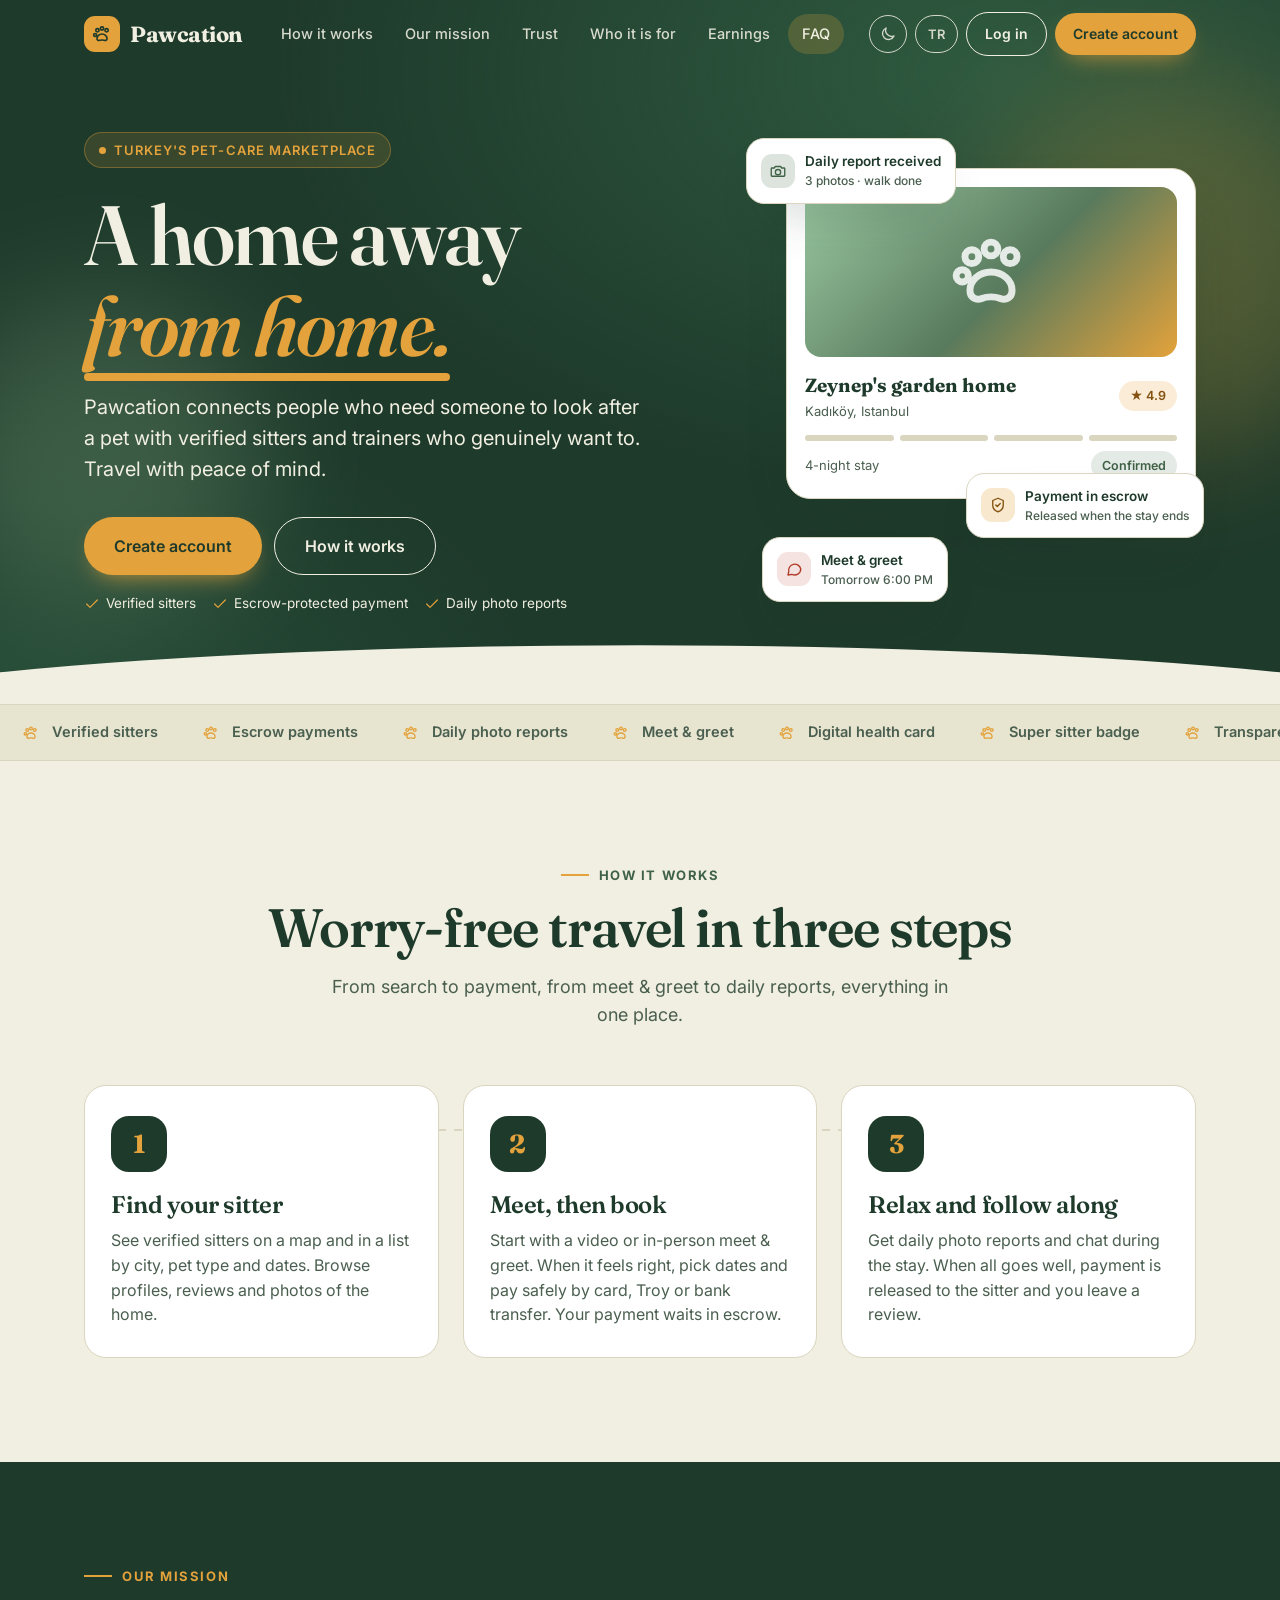
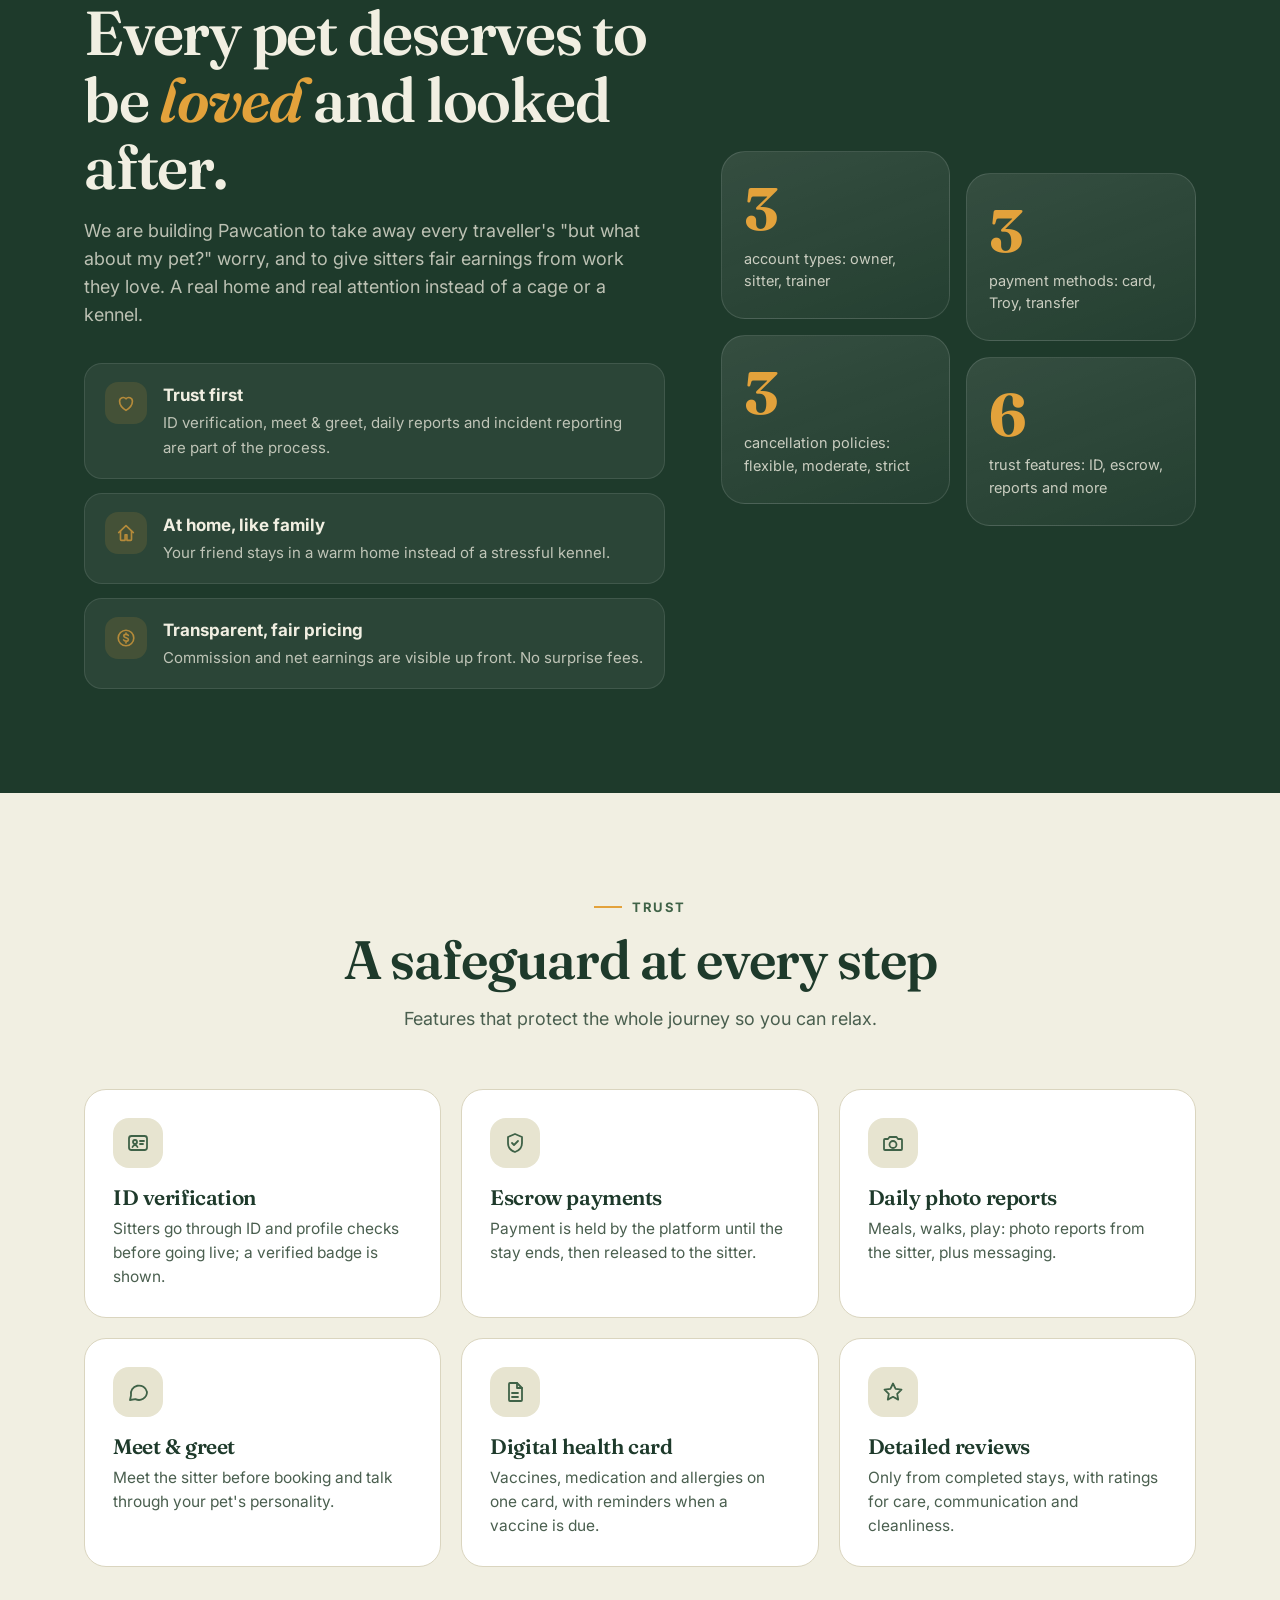
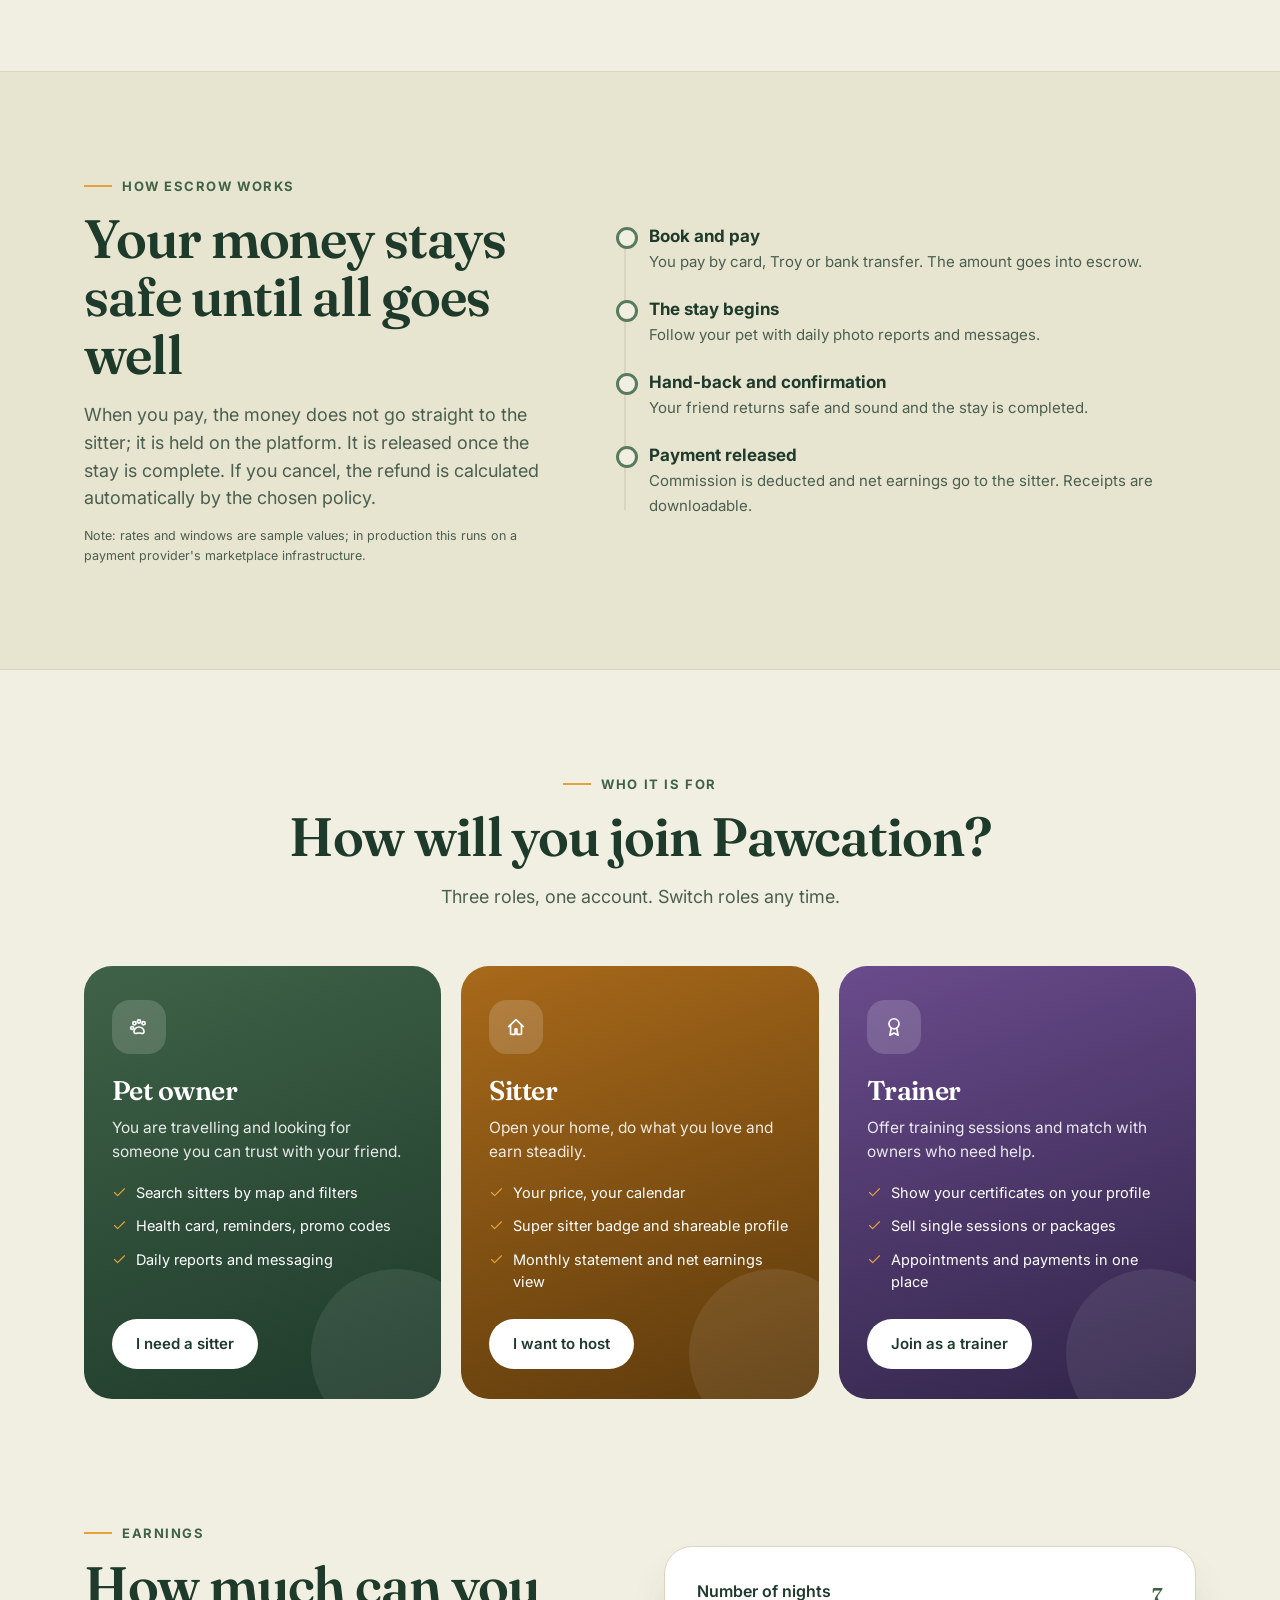
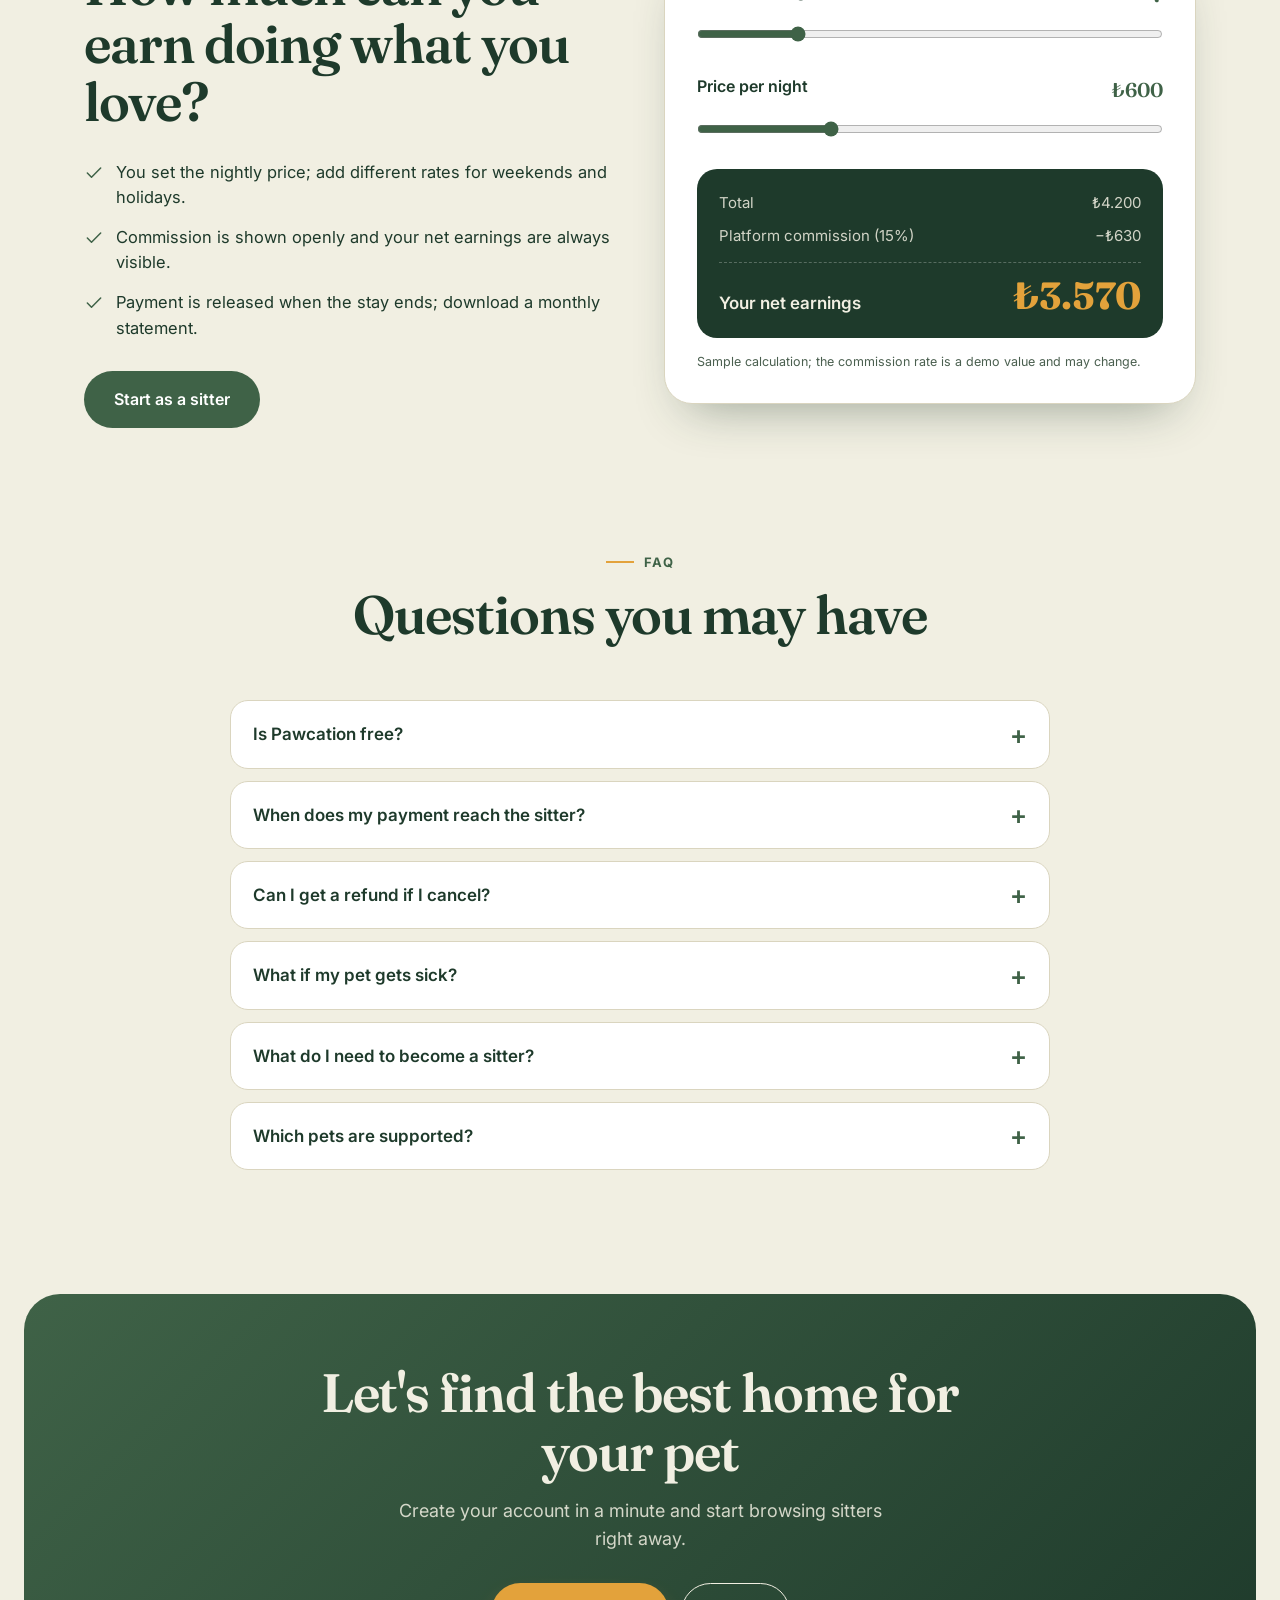
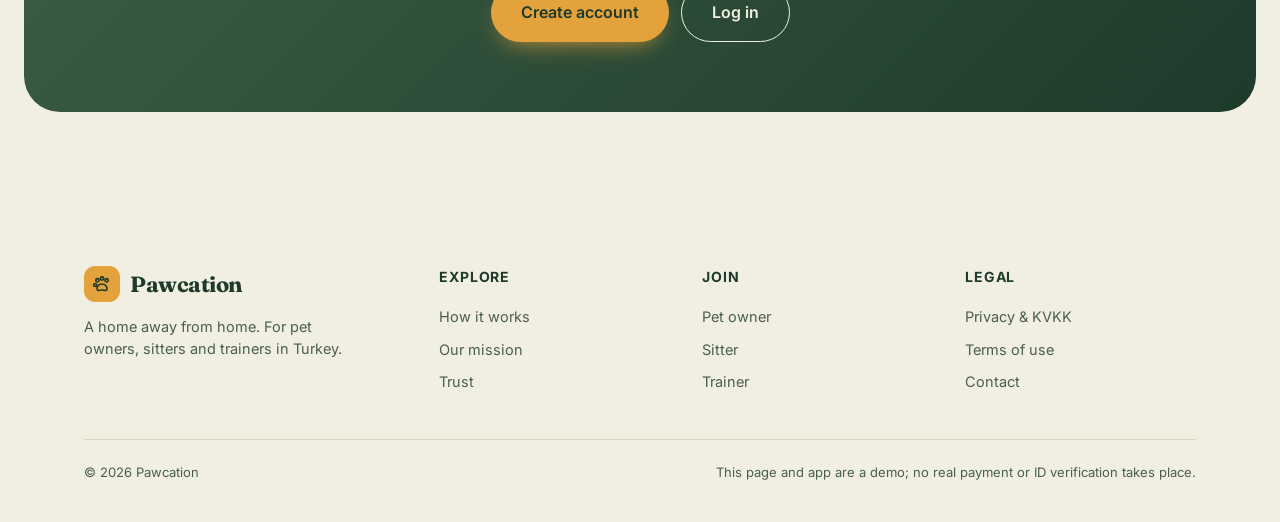
==== commit 03abbcaf: "Add files via upload" ====
--- a/index.html
+++ b/index.html
@@ -1,2877 +1,1033 @@
 <!DOCTYPE html>
-<html lang="en">
+<html lang="tr">
 <head>
 <meta charset="UTF-8">
 <meta name="viewport" content="width=device-width, initial-scale=1.0, viewport-fit=cover">
-<meta name="apple-mobile-web-app-capable" content="yes">
-<meta name="apple-mobile-web-app-status-bar-style" content="black-translucent">
 <meta name="theme-color" content="#1E3A2B">
-<title>Pawcation</title>
+<meta name="color-scheme" content="light dark">
+<meta name="description" content="Pawcation: evcil hayvanını güvenle emanet edebileceğin, doğrulanmış bakıcı ve eğitmen pazaryeri.">
+<link rel="manifest" href="manifest.webmanifest">
+<link rel="icon" type="image/png" href="icons/icon-192.png">
+<link rel="apple-touch-icon" href="icons/apple-touch-icon.png">
+<title>Pawcation — Evden uzakta bir yuva</title>
 <link rel="preconnect" href="https://fonts.googleapis.com">
-<link href="https://fonts.googleapis.com/css2?family=Fraunces:ital,opsz,wght@0,9..144,400;0,9..144,500;0,9..144,600;0,9..144,700;1,9..144,500&family=Inter:wght@400;500;600;700&family=IBM+Plex+Mono:wght@400;500;600&display=swap" rel="stylesheet">
+<link href="https://fonts.googleapis.com/css2?family=Fraunces:ital,opsz,wght@0,9..144,400;0,9..144,500;0,9..144,600;0,9..144,700;1,9..144,500&family=Inter:wght@400;500;600;700&display=swap" rel="stylesheet">
+<script>
+(function(){
+  var q=new URLSearchParams(location.search);
+  if(q.get('sitter')){ location.replace('app.html'+location.search); return; }
+  var P={theme:'auto'};
+  try{ var r=JSON.parse(localStorage.getItem('pawcation.prefs')||'{}'); if(r.theme) P.theme=r.theme; if(r.motion) document.documentElement.dataset.motion='reduce'; }catch(e){}
+  document.documentElement.dataset.theme=P.theme;
+})();
+</script>
 <style>
-  :root{
-    --ink:#1E3A2B;
-    --ink-soft:#4A5F4F;
-    --canvas:#F1EFE2;
-    --paper:#FFFFFF;
-    --line:#DAD5BF;
-    --gold:#E3A23B;
-    --gold-deep:#C67F1E;
-    --moss:#6E8F72;
-    --moss-deep:#4F7256;
-    --stamp:#C1442E;
-    --shadow: 0 18px 40px -18px rgba(30,58,43,0.35);
+:root{
+  --ink:#1E3A2B; --ink-soft:#4A5F4F; --canvas:#F1EFE2; --paper:#FFFFFF; --line:#DAD5BF;
+  --gold:#E3A23B; --gold-deep:#84510F; --moss:#587A5D; --moss-deep:#3F6247; --stamp:#B03A25;
+  --deep:#1E3A2B; --on-deep:#F1EFE2; --soft:#E7E4D0;
+  --shadow:0 24px 50px -24px rgba(30,58,43,.45);
+  --r:22px;
+}
+html[data-theme=dark]{
+  --ink:#E9EEE6; --ink-soft:#A8B7AB; --canvas:#121A15; --paper:#1B2620; --line:#33433A;
+  --gold:#EDB04F; --gold-deep:#EDB04F; --moss:#4F7256; --moss-deep:#9CC9A3; --stamp:#EE7A62;
+  --deep:#0E1612; --on-deep:#F1F5EE; --soft:#18231D;
+  --shadow:0 24px 50px -24px rgba(0,0,0,.8);
+  color-scheme:dark;
+}
+@media (prefers-color-scheme:dark){
+  html[data-theme=auto]{
+    --ink:#E9EEE6; --ink-soft:#A8B7AB; --canvas:#121A15; --paper:#1B2620; --line:#33433A;
+    --gold:#EDB04F; --gold-deep:#EDB04F; --moss:#4F7256; --moss-deep:#9CC9A3; --stamp:#EE7A62;
+    --deep:#0E1612; --on-deep:#F1F5EE; --soft:#18231D;
+    --shadow:0 24px 50px -24px rgba(0,0,0,.8);
+    color-scheme:dark;
   }
-  *{box-sizing:border-box; -webkit-tap-highlight-color:transparent;}
-  html,body{margin:0;padding:0; height:100%;}
-  body{
-    background:var(--canvas);
-    font-family:'Inter',sans-serif;
-    color:var(--ink);
-    overflow:hidden;
-  }
-
-  /* ---------- app shell (fills the real page width) ---------- */
-  .screen-wrap{
-    width:100%;
-    height:100dvh;
-    background:var(--canvas);
-    position:relative;
-    display:flex;
-    flex-direction:column;
-    overflow:hidden;
-  }
-
-  /* content that should stay a comfortable reading/form width even on a wide browser */
-  .narrow{ max-width:640px; margin:0 auto; width:100%; }
-
-  /* card lists: single column on phones, multi-column grid once there's room */
-  .card-grid{ display:block; }
-  @media (min-width:760px){
-    .card-grid{ display:grid; grid-template-columns:repeat(auto-fill, minmax(300px,1fr)); gap:16px; align-items:start; }
-    .card-grid .card{ margin-bottom:0; }
-  }
-
-  /* ---------- top bar / mode switch ---------- */
-  .topbar{
-    padding:calc(env(safe-area-inset-top, 0px) + 16px) 20px 14px;
-    flex-shrink:0;
-  }
-  .topbar-row{
-    display:flex; align-items:center; justify-content:space-between; gap:10px;
-    margin-bottom:12px;
-  }
-  .brand{
-    display:flex; align-items:center; gap:8px;
-    font-family:'Fraunces',serif; font-weight:700; font-size:19px;
-  }
-  .brand .mark{
-    width:30px;height:30px;border-radius:9px;
-    background:var(--ink);
-    display:flex;align-items:center;justify-content:center;
-    color:var(--gold);
-  }
-  .backbtn{
-    width:34px;height:34px;border-radius:50%;
-    background:var(--paper);
-    display:flex;align-items:center;justify-content:center;
-    border:1px solid var(--line);
-    cursor:pointer;
-    flex-shrink:0;
-  }
-  .modeswitch{
-    display:flex;
-    background:rgba(30,58,43,0.08);
-    border-radius:999px;
-    padding:3px;
-    gap:2px;
-  }
-  .modeswitch button{
-    border:none; background:transparent;
-    font-family:'Inter',sans-serif; font-size:12px; font-weight:600;
-    padding:8px 8px; border-radius:999px;
-    color:var(--ink-soft);
-    cursor:pointer;
-    transition:.2s;
-    flex:1;
-    text-align:center;
-    white-space:nowrap;
-  }
-  .modeswitch button.active{
-    background:var(--ink); color:var(--canvas);
-  }
-
-  /* ---------- content area ---------- */
-  .content{
-    flex:1;
-    overflow-y:auto;
-    padding:0 20px 100px;
-  }
-  @media (min-width:900px){
-    .content{ padding:0 40px 100px; }
-    .topbar{ padding-left:40px; padding-right:40px; }
-  }
-  .content::-webkit-scrollbar{display:none;}
-  h2.title{
-    font-family:'Fraunces',serif; font-weight:600; font-size:24px;
-    margin:2px 0 4px;
-  }
-  .subtitle{
-    font-size:13.5px; color:var(--ink-soft); margin:0 0 18px; line-height:1.5;
-  }
-
-  /* ---------- search ---------- */
-  .searchbar{
-    display:flex; align-items:center; gap:10px;
-    background:var(--paper);
-    border:1px solid var(--line);
-    border-radius:16px;
-    padding:12px 14px;
-    margin-bottom:16px;
-  }
-  .searchbar input{
-    border:none; outline:none; background:transparent;
-    font-family:'Inter',sans-serif; font-size:14px; color:var(--ink);
-    width:100%;
-  }
-  .searchbar input::placeholder{color:#9CA694;}
-
-  .chiprow{display:flex; gap:8px; overflow-x:auto; margin-bottom:18px; padding-bottom:2px;}
-  .chiprow::-webkit-scrollbar{display:none;}
-  .chip{
-    flex-shrink:0;
-    font-size:12.5px; font-weight:600;
-    padding:8px 14px; border-radius:999px;
-    background:var(--paper); border:1px solid var(--line);
-    color:var(--ink-soft);
-    cursor:pointer;
-    white-space:nowrap;
-  }
-  .chip.active{ background:var(--moss); border-color:var(--moss); color:#fff; }
-
-  /* ---------- sitter / pet cards ---------- */
-  .card{
-    background:var(--paper);
-    border:1px solid var(--line);
-    border-radius:20px;
-    padding:14px;
-    margin-bottom:14px;
-    display:flex; gap:12px;
-    cursor:pointer;
-    transition:transform .15s ease;
-  }
-  .card:active{ transform:scale(0.98); }
-  .thumb{
-    width:78px;height:78px;border-radius:14px;flex-shrink:0;
-    background-size:cover; background-position:center;
-    display:flex; align-items:flex-end; justify-content:flex-end;
-    position:relative;
-  }
-  .heart-btn{
-    position:absolute; top:5px; right:5px; width:24px; height:24px; border-radius:50%;
-    background:rgba(255,255,255,0.9); display:flex; align-items:center; justify-content:center;
-    color:var(--stamp); cursor:pointer; z-index:2;
-  }
-  .heart-btn svg{ width:13px; height:13px; }
-  .heart-btn.active svg{ fill:var(--stamp); }
-  .hero-img .heart-btn{ top:16px; right:16px; width:38px; height:38px; }
-  .hero-img .heart-btn svg{ width:18px; height:18px; }
-  .card-body{flex:1; min-width:0;}
-  .card-toprow{display:flex; justify-content:space-between; align-items:flex-start; gap:6px;}
-  .card-name{font-family:'Fraunces',serif; font-weight:600; font-size:16px;}
-  .rating{
-    display:flex; align-items:center; gap:3px;
-    font-family:'IBM Plex Mono',monospace; font-size:12px; font-weight:600;
-    color:var(--gold-deep); flex-shrink:0;
-  }
-  .card-loc{font-size:12.5px; color:var(--ink-soft); margin:2px 0 6px; display:flex; align-items:center; gap:4px;}
-  .tagrow{display:flex; gap:6px; flex-wrap:wrap; margin-bottom:6px;}
-  .tag{
-    font-size:11px; font-weight:600; color:var(--moss-deep);
-    background:rgba(110,143,114,0.14);
-    padding:3px 8px; border-radius:8px;
-  }
-  .price{font-family:'IBM Plex Mono',monospace; font-weight:600; font-size:13.5px;}
-  .price span{color:var(--ink-soft); font-weight:400; font-size:11.5px;}
-
-  /* ---------- section label ---------- */
-  .section-label{
-    font-family:'IBM Plex Mono',monospace;
-    font-size:11px; font-weight:600; letter-spacing:.1em; text-transform:uppercase;
-    color:var(--ink-soft); margin:22px 0 10px;
-  }
-
-  /* ---------- onboarding ---------- */
-  .onboard{
-    height:100%; max-width:460px; margin:0 auto; display:flex; flex-direction:column; justify-content:center;
-    padding:0 22px 60px; text-align:center; position:relative;
-  }
-  .onboard .mark-lg{
-    width:64px;height:64px;border-radius:20px; background:var(--ink); color:var(--gold);
-    display:flex;align-items:center;justify-content:center; margin:0 auto 18px;
-  }
-  .onboard h1{
-    font-family:'Fraunces',serif; font-size:30px; font-weight:600; margin:0 0 8px; line-height:1.15;
-  }
-  .onboard p.tag{
-    font-size:14px; color:var(--ink-soft); line-height:1.5; margin:0 0 34px;
-    background:transparent; padding:0;
-  }
-  .roleoption{
-    display:flex; align-items:center; gap:14px; text-align:left;
-    background:var(--paper); border:1.5px solid var(--line); border-radius:20px;
-    padding:16px; margin-bottom:14px; cursor:pointer;
-  }
-  .roleoption .ricon{
-    width:48px;height:48px;border-radius:14px; flex-shrink:0;
-    display:flex;align-items:center;justify-content:center;
-  }
-  .roleoption.owner .ricon{ background:rgba(227,162,59,0.18); color:var(--gold-deep); }
-  .roleoption.sitter .ricon{ background:rgba(110,143,114,0.18); color:var(--moss-deep); }
-  .roleoption.trainer .ricon{ background:rgba(193,68,46,0.15); color:var(--stamp); }
-  .roleoption strong{font-family:'Fraunces',serif; font-size:15.5px; font-weight:600; display:block;}
-  .roleoption span{font-size:12.5px; color:var(--ink-soft);}
-
-  /* ---------- language switch ---------- */
-  .langswitch{
-    position:absolute; top:18px; right:18px; display:flex; gap:2px;
-    background:var(--paper); border:1.5px solid var(--line); border-radius:12px; padding:3px;
-  }
-  .onboard .langswitch{ position:absolute; }
-  .langpill{
-    font-family:'IBM Plex Mono',monospace; font-size:11px; font-weight:600;
-    padding:5px 10px; border-radius:9px; cursor:pointer; color:var(--ink-soft);
-  }
-  .langpill.active{ background:var(--ink); color:var(--canvas); }
-
-  /* ---------- onboarding tour ---------- */
-  .tourscreen{ position:relative; }
-  .tourskip{
-    position:absolute; top:20px; left:0; right:0; text-align:center;
-    font-size:12.5px; font-weight:600; color:var(--ink-soft); cursor:pointer;
-  }
-  .tourdots{ display:flex; gap:7px; justify-content:center; margin-bottom:26px; }
-  .tourdot{ width:7px; height:7px; border-radius:50%; background:var(--line); }
-  .tourdot.active{ background:var(--ink); width:20px; border-radius:5px; transition:all .2s; }
-  .tourbtn{ margin-top:4px; }
-
-  /* ---------- buttons ---------- */
-  .btn{
-    display:flex; align-items:center; justify-content:center; gap:8px;
-    font-family:'Inter',sans-serif; font-weight:600; font-size:14.5px;
-    padding:15px; border-radius:16px; border:none; cursor:pointer; width:100%;
-  }
-  .btn-primary{ background:var(--ink); color:var(--canvas); }
-  .btn-primary:active{ background:#132a1d; }
-  .btn-ghost{ background:transparent; color:var(--ink); border:1.5px solid var(--line); }
-  .btn:disabled{ opacity:.45; cursor:not-allowed; }
-
-  /* ---------- consent checkboxes ---------- */
-  .consent-row{
-    display:flex; align-items:flex-start; gap:10px;
-    background:var(--paper); border:1px solid var(--line); border-radius:14px;
-    padding:13px 14px; margin-bottom:10px; cursor:pointer;
-  }
-  .consent-box{
-    width:20px; height:20px; border-radius:6px; flex-shrink:0; margin-top:1px;
-    border:1.5px solid var(--line); background:var(--paper);
-    display:flex; align-items:center; justify-content:center; color:#fff;
-    transition:.15s;
-  }
-  .consent-row.checked .consent-box{ background:var(--moss); border-color:var(--moss); }
-  .consent-row p{ font-size:12px; line-height:1.5; color:var(--ink-soft); margin:0; }
-  .consent-row a{ color:var(--ink); text-decoration:underline; font-weight:600; cursor:pointer; }
-  .consent-row.addon-row.checked .consent-box{ background:var(--gold-deep); border-color:var(--gold-deep); }
-  .consent-row p b{ color:var(--ink); }
-
-  /* ---------- price summary ---------- */
-  .pricebox-summary{
-    background:var(--paper); border:1px solid var(--line); border-radius:16px;
-    padding:14px 16px; margin:4px 0 18px;
-  }
-  .pb-row{ display:flex; justify-content:space-between; font-size:13px; padding:5px 0; color:var(--ink-soft); }
-  .pb-row b{ color:var(--ink); font-family:'IBM Plex Mono',monospace; font-weight:600; }
-  .pb-row.total{ border-top:1px dashed var(--line); margin-top:4px; padding-top:10px; font-weight:600; color:var(--ink); }
-  .pb-row.total b{ font-size:15.5px; }
-
-  /* ---------- instant book / protect badge ---------- */
-  .protect-badge{ display:flex; align-items:center; gap:5px; font-size:10.5px; font-weight:700; color:var(--moss-deep); margin-top:8px; }
-  .protect-badge svg{ width:12px; height:12px; }
-
-  /* ---------- loyalty / rewards ---------- */
-  .pointsbanner{
-    display:flex; align-items:center; justify-content:space-between;
-    background:var(--ink); color:var(--canvas); border-radius:18px; padding:18px 20px; margin-bottom:18px;
-  }
-  .pointsbanner b{ font-family:'Fraunces',serif; font-size:26px; display:block; }
-  .pointsbanner span{ font-size:11.5px; color:var(--canvas); opacity:.75; text-transform:uppercase; letter-spacing:.06em; }
-  .pointsbanner svg{ width:30px; height:30px; color:var(--gold); }
-  .reward-row{
-    display:flex; align-items:center; gap:12px; background:var(--paper); border:1px solid var(--line);
-    border-radius:16px; padding:12px 14px; margin-bottom:10px;
-  }
-  .reward-row.locked{ opacity:.55; }
-  .rw-icon{ width:38px; height:38px; border-radius:11px; background:rgba(227,162,59,0.16); color:var(--gold-deep); display:flex; align-items:center; justify-content:center; flex-shrink:0; }
-  .rw-body{ flex:1; min-width:0; }
-  .rw-body b{ display:block; font-size:13px; }
-  .rw-body span{ font-size:11px; color:var(--ink-soft); }
-
-  /* ---------- session schedule ---------- */
-  .session-row{
-    display:flex; align-items:center; gap:12px; background:var(--paper); border:1px solid var(--line);
-    border-radius:14px; padding:10px 14px; margin-bottom:8px; cursor:pointer;
-  }
-  .session-row.done{ opacity:.6; }
-  .session-num{
-    width:26px; height:26px; border-radius:50%; background:rgba(110,143,114,0.15); color:var(--moss-deep);
-    display:flex; align-items:center; justify-content:center; font-size:11px; font-weight:700; flex-shrink:0;
-  }
-  .session-body{ flex:1; min-width:0; }
-  .session-body b{ display:block; font-size:13px; }
-  .session-body span{ font-size:11px; color:var(--ink-soft); }
-  .session-check{
-    width:20px; height:20px; border-radius:50%; border:1.5px solid var(--line); flex-shrink:0;
-    display:flex; align-items:center; justify-content:center; color:#fff;
-  }
-  .session-row.done .session-check{ background:var(--moss); border-color:var(--moss); }
-
-  /* ---------- policy document viewer ---------- */
-  .policy-updated{ font-size:11px; color:var(--ink-soft); margin:-8px 0 18px; font-style:italic; }
-  .policy-block h3{ font-family:'Fraunces',serif; font-size:15px; font-weight:600; color:var(--ink); margin:20px 0 8px; }
-  .policy-block p{ font-size:13px; line-height:1.65; color:#333; margin:0 0 12px; }
-  .policy-block ul{ margin:0 0 14px; padding-left:20px; }
-  .policy-block li{ font-size:13px; line-height:1.6; color:#333; margin-bottom:8px; }
-  .policy-table{ width:100%; border-collapse:collapse; margin:6px 0 16px; font-size:12px; }
-  .policy-table th{ background:var(--ink); color:#fff; text-align:left; padding:8px 10px; font-size:11px; }
-  .policy-table td{ padding:8px 10px; border-bottom:1px solid var(--line); color:#333; }
-  .policyhub-row{
-    display:flex; align-items:center; justify-content:space-between;
-    background:var(--paper); border:1px solid var(--line); border-radius:14px;
-    padding:14px 16px; margin-bottom:10px; cursor:pointer; font-size:13.5px; font-weight:500;
-  }
-  .doc-row{
-    display:flex; align-items:center; gap:14px;
-    background:var(--paper); border:1px solid var(--line); border-radius:16px;
-    padding:14px 16px; margin-bottom:10px; text-decoration:none;
-  }
-  .doc-icon{
-    width:42px; height:42px; border-radius:11px; flex-shrink:0;
-    display:flex; align-items:center; justify-content:center; color:#fff;
-  }
-  .doc-info{ flex:1; min-width:0; }
-  .doc-info b{ display:block; font-size:13.5px; color:var(--ink); font-family:'Fraunces',serif; font-weight:600; }
-  .doc-info span{ font-size:11.5px; color:var(--ink-soft); }
-  .doc-download{ color:var(--ink-soft); flex-shrink:0; }
-
-  /* ---------- detail screen ---------- */
-  .hero-img{
-    height:230px; width:100%; background-size:cover; background-position:center;
-    border-radius:0 0 28px 28px; position:relative; flex-shrink:0;
-  }
-  .hero-fade{position:absolute; inset:0; background:linear-gradient(180deg, rgba(0,0,0,0) 40%, rgba(14,26,18,0.55) 100%); border-radius:0 0 28px 28px;}
-  .hero-topbtn{
-    position:absolute; top:16px; width:34px;height:34px;border-radius:50%;
-    background:rgba(255,255,255,0.85); backdrop-filter:blur(4px);
-    display:flex;align-items:center;justify-content:center;
-  }
-  .hero-caption{
-    position:absolute; bottom:14px; left:20px; right:20px; color:#fff;
-  }
-  .hero-caption h2{font-family:'Fraunces',serif; font-size:22px; font-weight:600; margin:0 0 2px;}
-  .hero-caption .loc{font-size:12.5px; opacity:.9; display:flex; gap:4px; align-items:center;}
-
-  .statrow{ display:flex; gap:10px; margin:16px 0 6px; }
-  .stat{
-    flex:1; background:var(--paper); border:1px solid var(--line); border-radius:14px;
-    padding:10px; text-align:center;
-  }
-  .stat b{display:block; font-family:'Fraunces',serif; font-size:16px;}
-  .stat span{font-size:10.5px; color:var(--ink-soft); text-transform:uppercase; letter-spacing:.06em;}
-
-  .bio{ font-size:13.5px; line-height:1.6; color:var(--ink-soft); margin:14px 0; }
-
-  .reviewcard{
-    background:var(--paper); border:1px solid var(--line); border-radius:16px; padding:12px 14px; margin-bottom:10px;
-  }
-  .reviewcard .rh{display:flex; justify-content:space-between; font-size:12.5px; font-weight:600; margin-bottom:4px;}
-  .reviewcard p{font-size:12.5px; color:var(--ink-soft); margin:0; line-height:1.5;}
-
-  /* ---------- trust badges ---------- */
-  .trustbadges{display:flex; flex-wrap:wrap; gap:6px; margin:8px 0 4px;}
-  .trustbadge{
-    display:flex; align-items:center; gap:5px;
-    font-size:11px; font-weight:600; color:var(--moss-deep);
-    background:rgba(110,143,114,0.14);
-    padding:5px 10px 5px 8px; border-radius:999px;
-  }
-  .trustbadge svg{width:12px;height:12px;flex-shrink:0;}
-  .trustbadge.instant{ color:var(--gold-deep); background:rgba(227,162,59,0.18); }
-  .responsetime{
-    display:flex; align-items:center; gap:6px; font-size:12px; color:var(--ink-soft);
-    margin:8px 0 2px;
-  }
-  .responsetime svg{width:13px;height:13px;flex-shrink:0;color:var(--moss-deep);}
-
-  /* ---------- stay updates ---------- */
-  .stayupdate{
-    display:flex; gap:12px; background:var(--paper); border:1px solid var(--line);
-    border-radius:16px; padding:10px; margin-bottom:10px;
-  }
-  .su-img{width:64px;height:64px;border-radius:12px;flex-shrink:0; background-size:cover; background-position:center;}
-  .su-body{flex:1; min-width:0;}
-  .su-body p{font-size:13px; margin:0 0 4px; line-height:1.4;}
-  .su-body span{font-size:11px; color:var(--ink-soft);}
-
-  /* ---------- star picker (reviews) ---------- */
-  .starpicker{display:flex; gap:6px;}
-  .starpicker span{width:26px;height:26px; display:flex; align-items:center; justify-content:center; color:var(--line); cursor:pointer;}
-  .starpicker span svg{width:22px;height:22px;}
-  .starpicker span.filled{color:var(--gold);}
-
-  /* ---------- SOS ---------- */
-  .sos-btn{ border-color:var(--stamp) !important; color:var(--stamp) !important; display:flex; align-items:center; gap:8px; justify-content:center; }
-  .sos-btn svg{width:16px;height:16px;}
-  .sos-banner{
-    background:rgba(193,68,46,0.1); border:1.5px solid rgba(193,68,46,0.3); border-radius:16px;
-    padding:14px; display:flex; gap:10px; align-items:flex-start; margin-bottom:18px; color:var(--stamp);
-  }
-  .sos-banner svg{width:20px;height:20px;flex-shrink:0;margin-top:1px;}
-  .sos-banner p{margin:0; font-size:12.5px; line-height:1.5; color:var(--ink);}
-  .sos-option{
-    display:flex; align-items:center; gap:12px; background:var(--paper); border:1px solid var(--line);
-    border-radius:16px; padding:14px; margin-bottom:10px; cursor:pointer;
-  }
-  .sos-option .soicon{width:38px;height:38px;border-radius:11px; background:rgba(193,68,46,0.12); color:var(--stamp); display:flex; align-items:center; justify-content:center; flex-shrink:0;}
-  .sos-option b{display:block; font-size:13.5px;}
-  .sos-option span{font-size:11.5px; color:var(--ink-soft);}
-
-  .stickybar{
-    position:sticky; bottom:0; background:linear-gradient(0deg, var(--canvas) 60%, rgba(241,239,226,0));
-    padding:18px 0 6px; display:flex; align-items:center; gap:12px;
-  }
-  .stickybar .pricebox{flex-shrink:0;}
-  .stickybar .pricebox b{font-family:'IBM Plex Mono',monospace; font-size:17px;}
-  .stickybar .pricebox span{display:block; font-size:11px; color:var(--ink-soft);}
-
-  /* ---------- form ---------- */
-  .field{ margin-bottom:14px; }
-  .field label{ font-size:12px; font-weight:600; color:var(--ink-soft); display:block; margin-bottom:6px; text-transform:uppercase; letter-spacing:.05em;}
-  .field input, .field select, .field textarea{
-    width:100%; border:1.5px solid var(--line); border-radius:12px; padding:12px 13px;
-    font-family:'Inter',sans-serif; font-size:14px; color:var(--ink); background:var(--paper);
-    outline:none;
-  }
-  .field textarea{resize:vertical; min-height:70px;}
-  .field-row{display:flex; gap:10px;}
-  .field-row .field{flex:1;}
-
-  /* ---------- ticket / pawcation pass ---------- */
-  .ticket{
-    background:var(--paper);
-    border-radius:22px;
-    position:relative;
-    box-shadow: 0 14px 30px -14px rgba(30,58,43,0.3);
-    margin-bottom:18px;
-    overflow:visible;
-  }
-  .ticket-top{ padding:20px 20px 16px; position:relative; }
-  .ticket-brand{ display:flex; justify-content:space-between; align-items:center; margin-bottom:14px;}
-  .ticket-brand .tb-name{ font-family:'Fraunces',serif; font-weight:700; font-size:15px;}
-  .stampbadge{
-    font-family:'IBM Plex Mono',monospace; font-size:10.5px; font-weight:700;
-    color:var(--stamp); border:1.5px solid var(--stamp); border-radius:8px;
-    padding:3px 8px; transform:rotate(-6deg); letter-spacing:.05em;
-  }
-  .ticket-route{ display:flex; align-items:center; gap:10px; margin-bottom:14px;}
-  .ticket-route .pt{flex:1;}
-  .ticket-route .pt b{display:block; font-family:'IBM Plex Mono',monospace; font-size:19px;}
-  .ticket-route .pt span{font-size:10.5px; color:var(--ink-soft); text-transform:uppercase; letter-spacing:.05em;}
-  .ticket-route .dots{flex:1; border-top:2px dotted var(--line); position:relative; top:-2px;}
-  .ticket-grid{ display:grid; grid-template-columns:1fr 1fr 1fr; gap:10px; }
-  .ticket-grid div span{display:block; font-size:9.5px; color:var(--ink-soft); text-transform:uppercase; letter-spacing:.05em; margin-bottom:3px;}
-  .ticket-grid div b{font-family:'IBM Plex Mono',monospace; font-size:12.5px;}
-  .tear{
-    position:relative; height:0; border-top:2px dashed var(--line); margin:0 0;
-  }
-  .tear::before, .tear::after{
-    content:''; position:absolute; top:-11px; width:22px; height:22px; border-radius:50%;
-    background: #DCD8C1;
-  }
-  .tear::before{ left:-31px; }
-  .tear::after{ right:-31px; }
-  .ticket-bottom{ padding:16px 20px 20px; display:flex; justify-content:space-between; align-items:center;}
-  .ticket-code{ font-family:'IBM Plex Mono',monospace; font-size:11px; color:var(--ink-soft); letter-spacing:.05em;}
-  .pawstamp{ color:var(--moss-deep); }
-
-  .emptystate{ text-align:center; padding:60px 20px; color:var(--ink-soft); }
-  .emptystate .ico{ margin-bottom:14px; opacity:.5; }
-  .emptystate h3{font-family:'Fraunces',serif; font-size:17px; color:var(--ink); margin:0 0 6px;}
-  .emptystate p{font-size:13px; margin:0;}
-
-  /* ---------- messages ---------- */
-  .msgrow{ display:flex; gap:12px; align-items:center; padding:12px 0; border-bottom:1px solid var(--line); cursor:pointer;}
-  .avatar{ width:46px;height:46px;border-radius:50%; background-size:cover; background-position:center; flex-shrink:0; }
-  .msgrow .mbody{flex:1; min-width:0;}
-  .msgrow .mtop{display:flex; justify-content:space-between; font-size:13.5px;}
-  .msgrow .mtop b{font-weight:600;}
-  .msgrow .mtop span{font-size:11px; color:var(--ink-soft);}
-  .msgrow p{margin:2px 0 0; font-size:12.5px; color:var(--ink-soft); white-space:nowrap; overflow:hidden; text-overflow:ellipsis;}
-  .unreaddot{width:8px; height:8px; border-radius:50%; background:var(--stamp); flex-shrink:0;}
-
-  /* ---------- chat thread ---------- */
-  .chat-header{ display:flex; align-items:center; gap:10px; margin-bottom:14px; }
-  .chat-header .avatar{ width:36px;height:36px;border-radius:50%;background-size:cover;background-position:center; }
-  .chat-header b{ font-family:'Fraunces',serif; font-size:15.5px; }
-  .chat-messages{ display:flex; flex-direction:column; gap:8px; padding-bottom:12px; }
-  .chat-bubble{ max-width:78%; padding:10px 13px; border-radius:16px; font-size:13.5px; line-height:1.45; }
-  .chat-bubble p{ margin:0; }
-  .chat-bubble span{ display:block; font-size:10px; margin-top:4px; opacity:.6; }
-  .chat-bubble.them{ align-self:flex-start; background:var(--paper); border:1px solid var(--line); border-bottom-left-radius:4px; }
-  .chat-bubble.me{ align-self:flex-end; background:var(--ink); color:var(--canvas); border-bottom-right-radius:4px; }
-  .chat-inputbar{
-    position:sticky; bottom:0; display:flex; gap:8px; align-items:center;
-    background:var(--canvas); padding:10px 0 4px; margin-top:auto;
-  }
-  .chat-inputbar input{
-    flex:1; border:1.5px solid var(--line); border-radius:999px; padding:11px 16px;
-    font-family:'Inter',sans-serif; font-size:13.5px; background:var(--paper); outline:none;
-  }
-  .sendbtn{
-    width:42px; height:42px; border-radius:50%; background:var(--ink); color:var(--gold);
-    border:none; display:flex; align-items:center; justify-content:center; cursor:pointer; flex-shrink:0;
-  }
-  .sendbtn svg{ width:17px; height:17px; }
-
-  /* ---------- mini calendar ---------- */
-  .cal-grid-head{ display:grid; grid-template-columns:repeat(7,1fr); font-size:10px; color:var(--ink-soft); text-align:center; margin-bottom:5px; }
-  .cal-grid{ display:grid; grid-template-columns:repeat(7,1fr); gap:5px; margin-bottom:10px; }
-  .cal-cell{
-    aspect-ratio:1; display:flex; align-items:center; justify-content:center;
-    border-radius:8px; font-size:11px; font-weight:600;
-    background:rgba(110,143,114,0.12); color:var(--moss-deep);
-  }
-  .cal-cell.blocked{ background:rgba(193,68,46,0.12); color:var(--stamp); }
-  .cal-cell.empty{ background:transparent; }
-  .cal-cell.editable{ cursor:pointer; }
-  .cal-legend{ display:flex; gap:14px; font-size:11px; color:var(--ink-soft); margin-bottom:18px; }
-  .cal-legend .caldot{ width:8px; height:8px; border-radius:50%; display:inline-block; margin-right:4px; }
-  .cal-legend .caldot.open{ background:var(--moss); }
-  .cal-legend .caldot.blocked{ background:var(--stamp); }
-
-  /* ---------- profile ---------- */
-  .profile-head{ text-align:center; padding:10px 0 20px; }
-  .profile-head .avatar{ width:84px; height:84px; margin:0 auto 12px; }
-  .profile-head h2{ font-family:'Fraunces',serif; font-size:20px; margin:0 0 2px;}
-  .profile-head p{ font-size:12.5px; color:var(--ink-soft); margin:0;}
-  .profile-row{
-    display:flex; align-items:center; justify-content:space-between;
-    background:var(--paper); border:1px solid var(--line); padding:15px 16px; border-radius:16px; margin-bottom:10px;
-    font-size:13.5px; font-weight:500; cursor:pointer;
-  }
-  .profile-row .left{display:flex; align-items:center; gap:12px;}
-
-  /* ---------- bottom nav ---------- */
-  .bottomnav{
-    position:absolute; bottom:0; left:0; right:0;
-    background:rgba(255,255,255,0.92); backdrop-filter:blur(10px);
-    border-top:1px solid var(--line);
-    display:flex; padding:10px 10px calc(env(safe-area-inset-bottom, 0px) + 10px);
-  }
-  .navitem{
-    flex:1; display:flex; flex-direction:column; align-items:center; gap:4px;
-    color:#A2A891; cursor:pointer; font-size:10.5px; font-weight:600;
-  }
-  .navitem.active{ color:var(--ink); }
-
-  /* toast */
-  .toast{
-    position:absolute; left:20px; right:20px; bottom:100px;
-    background:var(--ink); color:var(--canvas);
-    padding:14px 16px; border-radius:14px;
-    display:flex; align-items:center; gap:10px;
-    font-size:13px; font-weight:500;
-    box-shadow:0 10px 24px rgba(0,0,0,0.25);
-    z-index:80;
-    opacity:0; transform:translateY(10px); pointer-events:none;
-    transition:.25s ease;
-  }
-  .toast.show{ opacity:1; transform:translateY(0); }
-
-  .fade-in{ animation: fadein .25s ease; }
-  @keyframes fadein{ from{opacity:0; transform:translateY(6px);} to{opacity:1; transform:translateY(0);} }
-
-  /* ---------- trust banner ---------- */
-  .trustnote{
-    display:flex; gap:10px; background:rgba(110,143,114,0.12);
-    border:1px solid rgba(110,143,114,0.3); border-radius:14px;
-    padding:12px 14px; font-size:12px; line-height:1.5; color:var(--moss-deep);
-    margin-bottom:18px;
-  }
-  .trustnote svg{flex-shrink:0; margin-top:1px;}
-
-  .statuspill{
-    display:inline-flex; align-items:center; gap:6px;
-    font-size:11.5px; font-weight:700; letter-spacing:.03em;
-    padding:6px 12px; border-radius:999px; margin-bottom:18px;
-  }
-  .statuspill.unverified{ background:rgba(193,68,46,0.12); color:var(--stamp); }
-  .statuspill.pending{ background:rgba(227,162,59,0.16); color:var(--gold-deep); }
-  .statuspill.verified{ background:rgba(110,143,114,0.16); color:var(--moss-deep); }
-  .statuspill .dot{ width:6px;height:6px;border-radius:50%; background:currentColor; }
-
-  .upload-tile{
-    position:relative;
-    aspect-ratio:1/1;
-    border-radius:18px;
-    border:1.5px dashed var(--line);
-    background:var(--paper);
-    background-size:cover; background-position:center;
-    display:flex; flex-direction:column; align-items:center; justify-content:center;
-    gap:6px; cursor:pointer; overflow:hidden;
-    color:var(--ink-soft);
-  }
-  .upload-tile.filled{ border-style:solid; border-color:var(--moss); }
-  .upload-tile.filled .uplabel{
-    position:absolute; bottom:0; left:0; right:0;
-    background:linear-gradient(0deg, rgba(14,26,18,0.75), rgba(14,26,18,0));
-    color:#fff; padding:20px 8px 8px; font-size:11px; font-weight:600; text-align:center;
-  }
-  .upload-tile .uplabel-empty{ font-size:11.5px; font-weight:600; text-align:center; padding:0 8px; }
-  .upload-tile input[type=file]{ position:absolute; inset:0; opacity:0; cursor:pointer; }
-  .upload-tile .checkmark{
-    position:absolute; top:8px; right:8px; width:22px;height:22px;border-radius:50%;
-    background:var(--moss); color:#fff; display:flex; align-items:center; justify-content:center;
-  }
-  .upload-grid{ display:grid; grid-template-columns:1fr 1fr; gap:12px; margin-bottom:8px; }
-  .upload-grid .full{ grid-column:1/-1; }
-
-  /* ---------- credit card visual: true 3D flip ---------- */
-  .cc-perspective{ position:relative; margin-bottom:20px; perspective:1400px; }
-  .cc-flipper{
-    position:relative; width:100%; aspect-ratio:1.586/1;
-    transform-style:preserve-3d; -webkit-transform-style:preserve-3d;
-    transform:rotateY(0deg);
-    transition:transform .8s cubic-bezier(.45,.05,.15,1);
-    border-radius:20px;
-  }
-  .cc-flipper.flipped{ transform:rotateY(180deg); }
-
-  .cc-face{
-    position:absolute; inset:0; border-radius:20px;
-    backface-visibility:hidden; -webkit-backface-visibility:hidden;
-    overflow:hidden; color:#F1EFE2;
-    box-shadow:0 10px 20px -10px rgba(20,32,24,0.28);
-    /* extra safety net: force the hidden face fully transparent exactly at the edge-on
-       midpoint, so no browser can let the "wrong" face ghost/bleed through */
-    transition:opacity 0s linear .4s;
-  }
-  .cc-flipper:not(.flipped) .cc-back{ opacity:0; }
-  .cc-flipper.flipped .cc-front{ opacity:0; }
-  .cc-front{
-    background: linear-gradient(135deg, #1E3A2B 0%, #2C4A36 55%, #3E5C45 100%);
-    padding:20px 22px; display:flex; flex-direction:column; justify-content:space-between;
-  }
-  .cc-front::after{
-    content:''; position:absolute; width:200px; height:200px; border-radius:50%;
-    background:radial-gradient(circle, rgba(227,162,59,0.25), transparent 70%);
-    top:-80px; right:-60px;
-  }
-  .cc-back{
-    background: linear-gradient(135deg, #2C4A36 0%, #1E3A2B 100%);
-    transform:rotateY(180deg);
-    display:flex; flex-direction:column;
-  }
-  /* a genuine, physically-positioned right-hand edge — hinges with the card in real 3D
-     space, so it naturally comes into view exactly when the card is edge-on, giving it
-     real thickness instead of vanishing to a flat line. Solid (no transparency) so
-     nothing behind it can show through, and inset slightly with a small radius of its
-     own so it doesn't create a seam against the face's much larger corner radius. */
-  .cc-edge{
-    position:absolute; top:3px; right:0; width:8px; height:calc(100% - 6px);
-    background:linear-gradient(90deg, #0C130E 0%, #4C6A53 45%, #0C130E 100%);
-    transform-origin:right center;
-    transform:rotateY(90deg);
-    border-radius:3px;
-    backface-visibility:hidden; -webkit-backface-visibility:hidden;
-  }
-  .cc-stripe{ width:100%; height:38px; background:#14201A; margin-top:20px; }
-  .cc-sigrow{ display:flex; align-items:center; gap:10px; margin:18px 20px 0; }
-  .cc-sigline{
-    flex:1; height:34px; border-radius:4px;
-    background:repeating-linear-gradient(45deg, #E9E5D6, #E9E5D6 3px, #DDD8C4 3px, #DDD8C4 6px);
-  }
-  .cc-cvvbox{
-    background:#F1EFE2; color:#1E3A2B; border-radius:4px;
-    padding:8px 12px; font-family:'IBM Plex Mono',monospace; font-style:italic; font-weight:600; font-size:13px;
-    min-width:44px; text-align:center;
-  }
-  .cc-backbottom{
-    display:flex; align-items:center; gap:8px; margin:14px 20px 0;
-    font-size:9.5px; text-transform:uppercase; letter-spacing:.06em; opacity:.8;
-  }
-  .cc-backbottom b{ font-family:'IBM Plex Mono',monospace; font-size:13px; text-transform:none; letter-spacing:.03em; opacity:1;}
-
-  .cc-top{ display:flex; justify-content:space-between; align-items:flex-start; z-index:1; }
-  .cc-chip{ width:38px; height:28px; border-radius:6px; background:linear-gradient(135deg,#E3A23B,#C67F1E); }
-  .cc-scheme{
-    font-family:'IBM Plex Mono',monospace; font-weight:700; font-size:11.5px;
-    letter-spacing:.06em; text-transform:uppercase;
-    border-radius:6px; padding:4px 9px;
-    background:rgba(241,239,226,0.16); color:#F1EFE2;
-    transition:background .2s;
-  }
-  .cc-bankline{
-    font-family:'Inter',sans-serif; font-size:11px; opacity:.75; margin-top:4px;
-    display:flex; align-items:center; gap:5px; min-height:15px;
-  }
-  .cc-bankline .spinner{
-    width:9px;height:9px;border-radius:50%;border:1.5px solid rgba(241,239,226,0.4);
-    border-top-color:#F1EFE2; animation:spin .7s linear infinite;
-  }
-  @keyframes spin{ to{ transform:rotate(360deg); } }
-  .cc-number{
-    font-family:'IBM Plex Mono',monospace; font-size:19px; font-weight:600; letter-spacing:.12em; z-index:1;
-    text-shadow: 0 1px 1px rgba(0,0,0,0.5), 0 -1px 0 rgba(255,255,255,0.15);
-  }
-  .cc-bottom{ display:flex; justify-content:space-between; align-items:flex-end; z-index:1; }
-  .cc-bottom div span{ display:block; font-size:8.5px; opacity:.7; text-transform:uppercase; letter-spacing:.08em; margin-bottom:2px;}
-  .cc-bottom div b{ font-family:'IBM Plex Mono',monospace; font-size:12.5px; font-weight:500; }
-
-
-  .savedcard{
-    display:flex; align-items:center; gap:12px;
-    background:var(--paper); border:1px solid var(--line); border-radius:16px;
-    padding:14px; margin-bottom:10px;
-  }
-  .savedcard .ccmini{
-    width:44px; height:30px; border-radius:6px; flex-shrink:0;
-    background:linear-gradient(135deg, #1E3A2B, #3E5C45);
-    display:flex; align-items:center; justify-content:center; color:var(--gold);
-    font-family:'IBM Plex Mono',monospace; font-weight:700; font-size:9.5px; color:#fff; letter-spacing:.02em;
-  }
-  .savedcard b{ font-size:13.5px; display:block; }
-  .savedcard span{ font-size:11.5px; color:var(--ink-soft); }
-  .secure-note{
-    display:flex; align-items:center; gap:8px; font-size:11.5px; color:var(--ink-soft);
-    margin-top:2px; margin-bottom:18px;
-  }
-
-  /* ---------- pet grid ---------- */
-  .petgrid{ display:grid; grid-template-columns:1fr 1fr; gap:12px; margin-bottom:14px; }
-  @media (min-width:760px){
-    .petgrid{ grid-template-columns:repeat(auto-fill, minmax(180px,1fr)); }
-  }
-  .petcard{
-    background:var(--paper); border:1px solid var(--line); border-radius:18px; overflow:hidden; cursor:pointer;
-  }
-  .petcard .pimg{ height:110px; background-size:cover; background-position:center; }
-  .petcard .pinfo{ padding:10px 12px 12px; }
-  .petcard b{ font-family:'Fraunces',serif; font-size:14px; display:block; }
-  .petcard span{ font-size:11px; color:var(--ink-soft); }
-  .addpet-tile{
-    border:1.5px dashed var(--line); border-radius:18px;
-    display:flex; flex-direction:column; align-items:center; justify-content:center; gap:6px;
-    color:var(--ink-soft); font-size:12px; font-weight:600; cursor:pointer;
-    min-height:150px;
-  }
-
-  ::selection{ background:var(--gold); color:#fff; }
-
-  /* ---------- loading screen ---------- */
-  .loader{
-    position:fixed; inset:0; z-index:1000;
-    background: linear-gradient(180deg,#1E3A2B, #16291D);
-    display:flex; flex-direction:column; align-items:center; justify-content:center;
-    gap:26px;
-    transition: opacity .5s ease, visibility .5s ease;
-  }
-  .loader.hide{ opacity:0; visibility:hidden; pointer-events:none; }
-  .loader-brand{
-    display:flex; align-items:center; gap:10px;
-    font-family:'Fraunces',serif; font-weight:700; font-size:22px; color:var(--canvas);
-  }
-  .loader-brand .mk{
-    width:38px; height:38px; border-radius:11px; background:var(--gold);
-    display:flex; align-items:center; justify-content:center; color:var(--ink);
-  }
-  .pawtrack{
-    position:relative;
-    width:210px; height:64px;
-  }
-  .pawstep{
-    position:absolute; top:50%; left:0;
-    width:26px; height:26px;
-    color:var(--gold);
-    opacity:0;
-    transform: translate(0,-50%) scale(.4);
-    animation: pawpop 1.8s ease-in-out infinite;
-  }
-  .pawstep svg{ width:100%; height:100%; display:block; }
-  .pawstep:nth-child(odd){ top:38%; }
-  .pawstep:nth-child(even){ top:62%; }
-  .pawstep:nth-child(1){ left:0%;  animation-delay:0.00s; }
-  .pawstep:nth-child(2){ left:16%; animation-delay:0.18s; }
-  .pawstep:nth-child(3){ left:32%; animation-delay:0.36s; }
-  .pawstep:nth-child(4){ left:48%; animation-delay:0.54s; }
-  .pawstep:nth-child(5){ left:64%; animation-delay:0.72s; }
-  .pawstep:nth-child(6){ left:80%; animation-delay:0.90s; }
-  @keyframes pawpop{
-    0%{   opacity:0;   transform:translate(0,-50%) scale(.4) rotate(-8deg); }
-    18%{  opacity:1;   transform:translate(0,-50%) scale(1)  rotate(0deg); }
-    55%{  opacity:1;   transform:translate(0,-50%) scale(1)  rotate(0deg); }
-    80%{  opacity:0;   transform:translate(0,-50%) scale(.85) rotate(4deg); }
-    100%{ opacity:0; }
-  }
-  .loader-tag{
-    font-family:'Inter',sans-serif; font-size:12.5px; color:rgba(241,239,226,0.65);
-    letter-spacing:.02em;
-  }
+}
+*{box-sizing:border-box; -webkit-tap-highlight-color:transparent;}
+html{scroll-behavior:smooth; scroll-padding-top:84px;}
+body{margin:0; background:var(--canvas); color:var(--ink); font-family:'Inter',system-ui,sans-serif; line-height:1.55; -webkit-font-smoothing:antialiased; overflow-x:hidden;}
+h1,h2,h3{font-family:'Fraunces',Georgia,serif; font-weight:600; letter-spacing:-.02em; line-height:1.08; margin:0;}
+p{margin:0;}
+a{color:inherit;}
+button{font:inherit; color:inherit; cursor:pointer;}
+:focus-visible{outline:3px solid var(--gold); outline-offset:3px; border-radius:8px;}
+.wrap{max-width:1160px; margin:0 auto; padding:0 24px;}
+.sr{position:absolute; width:1px; height:1px; overflow:hidden; clip:rect(0 0 0 0); white-space:nowrap;}
+.skip{position:absolute; left:12px; top:-60px; background:var(--gold); color:#1E3A2B; padding:10px 16px; border-radius:10px; z-index:200; font-weight:600;}
+.skip:focus{top:12px;}
+.progress{position:fixed; left:0; top:0; height:3px; width:100%; transform-origin:0 50%; transform:scaleX(0); background:linear-gradient(90deg,var(--gold),var(--moss)); z-index:120;}
+
+/* ---------- buttons ---------- */
+.btn{display:inline-flex; align-items:center; justify-content:center; gap:8px; border:0; border-radius:999px; padding:13px 24px; font-weight:600; font-size:15px; text-decoration:none; transition:transform .18s, box-shadow .18s, background .18s; min-height:46px;}
+.btn:active{transform:scale(.97);}
+.btn-gold{background:var(--gold); color:#1E3A2B; box-shadow:0 10px 24px -12px var(--gold);}
+.btn-gold:hover{transform:translateY(-2px); box-shadow:0 16px 28px -12px var(--gold);}
+.btn-ghost{background:transparent; color:inherit; border:1.5px solid currentColor;}
+.btn-ghost:hover{background:rgba(127,127,127,.14);}
+.btn-moss{background:var(--moss-deep); color:#fff;}
+html[data-theme=dark] .btn-moss{color:#10241a;}
+@media (prefers-color-scheme:dark){ html[data-theme=auto] .btn-moss{color:#10241a;} }
+.btn-moss:hover{transform:translateY(-2px);}
+.btn-lg{padding:16px 30px; font-size:16px; min-height:54px;}
+
+/* ---------- nav ---------- */
+.nav{position:fixed; top:0; left:0; right:0; z-index:100; transition:background .25s, box-shadow .25s, backdrop-filter .25s; color:var(--on-deep);}
+.nav.solid{background:color-mix(in srgb,var(--canvas) 88%,transparent); backdrop-filter:blur(14px) saturate(1.4); -webkit-backdrop-filter:blur(14px) saturate(1.4); color:var(--ink); box-shadow:0 1px 0 var(--line);}
+.nav-in{display:flex; align-items:center; gap:18px; height:68px;}
+.brand{display:flex; align-items:center; gap:10px; text-decoration:none; font-family:'Fraunces',serif; font-weight:700; font-size:22px; letter-spacing:-.02em;}
+.brand .mk{width:36px; height:36px; border-radius:11px; background:var(--gold); color:#1E3A2B; display:grid; place-items:center;}
+.nav-links{display:flex; gap:4px; margin:0 auto;}
+.nav-links a{padding:9px 14px; border-radius:999px; text-decoration:none; font-size:14.5px; font-weight:500; opacity:.88; transition:background .15s, opacity .15s;}
+.nav-links a:hover{background:rgba(127,127,127,.16); opacity:1;}
+.nav-links a.on{background:rgba(227,162,59,.22); opacity:1;}
+.nav-right{display:flex; align-items:center; gap:8px;}
+.chip{border:1.5px solid currentColor; background:transparent; border-radius:999px; padding:7px 12px; font-size:13px; font-weight:600; opacity:.85; min-height:38px;}
+.chip:hover{opacity:1;}
+.icon-btn{width:38px; height:38px; border-radius:50%; border:1.5px solid currentColor; background:transparent; display:grid; place-items:center; opacity:.85;}
+.icon-btn:hover{opacity:1;}
+.burger{display:none;}
+.nav .btn{padding:10px 18px; min-height:40px; font-size:14px;}
+.mobile-menu{display:none;}
+@media (max-width:980px){
+  .nav-links{display:none;}
+  .burger{display:grid;}
+  .nav .btn-ghost.hide-m{display:none;}
+  .mobile-menu{position:fixed; inset:68px 0 auto 0; background:var(--canvas); color:var(--ink); padding:14px 24px 22px; border-bottom:1px solid var(--line); box-shadow:var(--shadow); z-index:99; flex-direction:column; gap:2px; transform:translateY(-12px); opacity:0; pointer-events:none; transition:all .22s; display:flex;}
+  .mobile-menu.open{transform:none; opacity:1; pointer-events:auto;}
+  .mobile-menu a{padding:14px 6px; border-bottom:1px solid var(--line); text-decoration:none; font-weight:500; font-size:17px;}
+}
+@media (max-width:520px){ .nav .btn-gold{padding:9px 14px;} .brand span.t{display:none;} }
+
+/* ---------- hero ---------- */
+.hero{position:relative; background:radial-gradient(1200px 700px at 78% 10%, #2f5a40 0%, transparent 60%), radial-gradient(900px 600px at 0% 100%, #28503a 0%, transparent 60%), var(--deep); color:var(--on-deep); padding:132px 0 120px; overflow:hidden; isolation:isolate;}
+.hero::after{content:''; position:absolute; left:0; right:0; bottom:-1px; height:90px; background:var(--canvas); clip-path:ellipse(70% 100% at 50% 100%); z-index:2;}
+.blob{position:absolute; border-radius:50%; filter:blur(60px); opacity:.5; z-index:-1; animation:drift 16s ease-in-out infinite alternate;}
+.b1{width:380px; height:380px; background:#E3A23B; right:-80px; top:80px; opacity:.22;}
+.b2{width:320px; height:320px; background:#587A5D; left:-60px; top:40%; animation-delay:-6s;}
+@keyframes drift{to{transform:translate(40px,-30px) scale(1.15);}}
+.hero-grid{display:grid; grid-template-columns:1.15fr .85fr; gap:48px; align-items:center;}
+.eyebrow{display:inline-flex; align-items:center; gap:8px; font-size:13px; font-weight:600; letter-spacing:.08em; text-transform:uppercase; color:var(--gold); background:rgba(227,162,59,.14); border:1px solid rgba(227,162,59,.35); padding:7px 14px; border-radius:999px;}
+.eyebrow i{width:7px; height:7px; border-radius:50%; background:var(--gold); animation:pulse 1.8s infinite;}
+@keyframes pulse{50%{transform:scale(1.8); opacity:.4;}}
+.hero h1{font-size:clamp(44px,7.2vw,84px); margin:22px 0 20px;}
+.hero h1 em{font-style:italic; color:var(--gold); position:relative; white-space:nowrap;}
+.hero h1 em::after{content:''; position:absolute; left:0; right:0; bottom:-.04em; height:.09em; background:var(--gold); border-radius:4px; transform:scaleX(0); transform-origin:0 50%; animation:underline 1s .9s cubic-bezier(.2,.8,.2,1) forwards;}
+@keyframes underline{to{transform:scaleX(1);}}
+.hero p.lead{font-size:clamp(17px,2vw,20px); max-width:560px; opacity:.9;}
+.hero-cta{display:flex; flex-wrap:wrap; gap:12px; margin-top:32px;}
+.hero-cta .btn-ghost{color:var(--on-deep);}
+.hero-note{margin-top:18px; font-size:13.5px; opacity:.72; display:flex; gap:16px; flex-wrap:wrap;}
+.hero-note span{display:inline-flex; gap:6px; align-items:center;}
+.hero-note i{display:inline-flex; color:var(--gold);}
+.rise{opacity:0; transform:translateY(26px); animation:rise .8s cubic-bezier(.2,.8,.2,1) forwards;}
+@keyframes rise{to{opacity:1; transform:none;}}
+.d1{animation-delay:.05s}.d2{animation-delay:.18s}.d3{animation-delay:.32s}.d4{animation-delay:.46s}.d5{animation-delay:.6s}
+
+/* hero stack */
+.stack{position:relative; height:470px; max-width:440px; margin-left:auto; width:100%;}
+.pcard{position:absolute; background:var(--paper); color:var(--ink); border-radius:24px; box-shadow:var(--shadow); padding:18px; border:1px solid var(--line);}
+.pc-main{left:30px; right:0; top:30px; animation:bob 6s ease-in-out infinite;}
+.pc-img{height:170px; border-radius:16px; background:linear-gradient(135deg,#9CC9A3,#587A5D 55%,#E3A23B); position:relative; overflow:hidden; display:grid; place-items:center; color:rgba(255,255,255,.92);}
+.pc-img svg{width:92px; height:92px; opacity:.9;}
+.pc-img::after{content:''; position:absolute; inset:0; background:linear-gradient(110deg,transparent 35%,rgba(255,255,255,.35) 50%,transparent 65%); transform:translateX(-120%); animation:sheen 4.5s 1s infinite;}
+@keyframes sheen{to{transform:translateX(120%);}}
+.pc-row{display:flex; justify-content:space-between; align-items:center; margin-top:14px;}
+.pc-row b{font-family:'Fraunces',serif; font-size:19px;}
+.pc-row small{color:var(--ink-soft); font-size:13px; display:block;}
+.pill{display:inline-flex; align-items:center; gap:6px; background:rgba(88,122,93,.16); color:var(--moss-deep); font-weight:600; font-size:12.5px; padding:5px 11px; border-radius:999px;}
+.pill.gold{background:rgba(227,162,59,.2); color:var(--gold-deep);}
+.pc-bars{display:flex; gap:6px; margin-top:14px;}
+.pc-bars i{flex:1; height:6px; border-radius:6px; background:var(--line); overflow:hidden; position:relative;}
+.pc-bars i::after{content:''; position:absolute; inset:0; background:var(--moss); transform:scaleX(0); transform-origin:0 50%; animation:fillbar 2.4s infinite;}
+.pc-bars i:nth-child(2)::after{animation-delay:.4s}.pc-bars i:nth-child(3)::after{animation-delay:.8s}.pc-bars i:nth-child(4)::after{animation-delay:1.2s}
+@keyframes fillbar{0%{transform:scaleX(0)}40%,80%{transform:scaleX(1)}100%{transform:scaleX(1); opacity:.2}}
+.pc-float{padding:12px 14px; display:flex; gap:10px; align-items:center; font-size:13.5px; font-weight:600; border-radius:18px;}
+.pc-float .dot{width:34px; height:34px; border-radius:11px; display:grid; place-items:center; flex:none;}
+.pc-f1{left:-10px; top:0; animation:bob 5s -1s ease-in-out infinite;}
+.pc-f1 .dot{background:rgba(88,122,93,.2); color:var(--moss-deep);}
+.pc-f2{right:-8px; bottom:70px; animation:bob 5.5s -2.4s ease-in-out infinite;}
+.pc-f2 .dot{background:rgba(227,162,59,.25); color:var(--gold-deep);}
+.pc-f3{left:6px; bottom:6px; animation:bob 6.5s -3.2s ease-in-out infinite;}
+.pc-f3 .dot{background:rgba(176,58,37,.14); color:var(--stamp);}
+.pcard small.s{display:block; font-weight:500; color:var(--ink-soft); font-size:12px;}
+@keyframes bob{50%{transform:translateY(-12px);}}
+.trail{position:absolute; inset:0; pointer-events:none; z-index:-1; overflow:hidden;}
+.paw{position:absolute; width:34px; height:34px; color:var(--gold); opacity:0; animation:step 7s infinite;}
+@keyframes step{0%{opacity:0; transform:scale(.6) rotate(var(--r));}8%{opacity:.28; transform:scale(1) rotate(var(--r));}30%{opacity:.28;}55%{opacity:0;}100%{opacity:0;}}
+@media (max-width:900px){
+  .hero{padding:112px 0 100px;}
+  .hero-grid{grid-template-columns:1fr; gap:34px;}
+  .stack{margin:0 auto; height:430px; max-width:380px;}
+}
+
+/* ---------- ticker ---------- */
+.ticker{overflow:hidden; border-block:1px solid var(--line); background:var(--soft); padding:16px 0; position:relative; z-index:3; margin-top:-30px;}
+.tk-track{display:flex; width:max-content; animation:marq 38s linear infinite;}
+.ticker:hover .tk-track{animation-play-state:paused;}
+.tk-track span{display:inline-flex; align-items:center; gap:12px; padding:0 22px; font-weight:600; font-size:14.5px; white-space:nowrap; color:var(--ink-soft);}
+.tk-track svg{color:var(--gold); flex:none;}
+@keyframes marq{to{transform:translateX(-50%);}}
+
+/* ---------- sections ---------- */
+section{padding:104px 0; position:relative;}
+.kicker{font-size:13px; font-weight:700; letter-spacing:.12em; text-transform:uppercase; color:var(--moss-deep); display:flex; align-items:center; gap:10px; margin-bottom:14px;}
+.kicker::before{content:''; width:28px; height:2px; background:var(--gold);}
+h2{font-size:clamp(32px,4.6vw,54px);}
+.sub{color:var(--ink-soft); font-size:18px; max-width:620px; margin-top:16px;}
+.head{margin-bottom:56px;}
+.head.center{text-align:center;} .head.center .kicker{justify-content:center;} .head.center .sub{margin-inline:auto;}
+
+.reveal{opacity:0; transform:translateY(34px); transition:opacity .8s cubic-bezier(.2,.8,.2,1), transform .8s cubic-bezier(.2,.8,.2,1); transition-delay:var(--d,0s);}
+.reveal.in{opacity:1; transform:none;}
+
+/* steps */
+.steps{display:grid; grid-template-columns:repeat(3,1fr); gap:24px; position:relative;}
+.steps::before{content:''; position:absolute; left:16%; right:16%; top:44px; height:2px; background:repeating-linear-gradient(90deg,var(--line) 0 8px,transparent 8px 16px); z-index:0;}
+.step{background:var(--paper); border:1px solid var(--line); border-radius:var(--r); padding:30px 26px; position:relative; z-index:1; transition:transform .25s, box-shadow .25s;}
+.step:hover{transform:translateY(-6px); box-shadow:var(--shadow);}
+.step .num{width:calc(56px); height:56px; border-radius:18px; background:var(--deep); color:var(--gold); display:grid; place-items:center; font-family:'Fraunces',serif; font-size:26px; font-weight:700; margin-bottom:20px; transition:transform .4s;}
+.step:hover .num{transform:rotate(-8deg) scale(1.08);}
+.step h3{font-size:24px; margin-bottom:10px;}
+.step p{color:var(--ink-soft);}
+@media (max-width:820px){ .steps{grid-template-columns:1fr;} .steps::before{display:none;} }
+
+/* mission */
+.mission{background:var(--deep); color:var(--on-deep); overflow:hidden;}
+.mission .kicker{color:var(--gold);}
+.mission .sub{color:rgba(241,239,226,.75);}
+html[data-theme=dark] .mission{background:#0E1612;}
+.mis-grid{display:grid; grid-template-columns:1.1fr .9fr; gap:56px; align-items:center;}
+.mission h2{font-size:clamp(34px,5vw,62px);}
+.mission h2 em{font-style:italic; color:var(--gold);}
+.values{display:grid; gap:14px; margin-top:34px;}
+.val{display:flex; gap:16px; align-items:flex-start; padding:18px 20px; border-radius:18px; background:rgba(255,255,255,.06); border:1px solid rgba(255,255,255,.1); transition:background .2s, transform .2s;}
+.val:hover{background:rgba(255,255,255,.1); transform:translateX(6px);}
+.val .ic{width:42px; height:42px; border-radius:13px; background:rgba(227,162,59,.18); color:var(--gold); display:grid; place-items:center; flex:none;}
+.val b{display:block; font-size:17px; margin-bottom:2px;}
+.val span{opacity:.75; font-size:15px;}
+.counters{display:grid; grid-template-columns:1fr 1fr; gap:16px;}
+.cnt{border-radius:24px; padding:26px 22px; background:linear-gradient(160deg,rgba(255,255,255,.1),rgba(255,255,255,.03)); border:1px solid rgba(255,255,255,.12);}
+.cnt b{display:block; font-family:'Fraunces',serif; font-size:clamp(42px,5vw,60px); line-height:1; color:var(--gold);}
+.cnt span{display:block; margin-top:10px; font-size:14.5px; opacity:.8;}
+.cnt:nth-child(2){transform:translateY(22px);} .cnt:nth-child(4){transform:translateY(22px);}
+@media (max-width:900px){ .mis-grid{grid-template-columns:1fr;} .cnt:nth-child(n){transform:none;} }
+
+/* features */
+.feat{display:grid; grid-template-columns:repeat(3,1fr); gap:20px;}
+.fcard{background:var(--paper); border:1px solid var(--line); border-radius:var(--r); padding:28px; position:relative; overflow:hidden; transition:transform .25s, box-shadow .25s, border-color .25s;}
+.fcard::before{content:''; position:absolute; inset:0; background:radial-gradient(260px 160px at var(--mx,50%) var(--my,0%), rgba(227,162,59,.18), transparent 70%); opacity:0; transition:opacity .25s;}
+.fcard:hover{transform:translateY(-6px); box-shadow:var(--shadow); border-color:var(--gold);}
+.fcard:hover::before{opacity:1;}
+.fcard .ic{width:50px; height:50px; border-radius:16px; background:var(--soft); color:var(--moss-deep); display:grid; place-items:center; margin-bottom:18px; position:relative;}
+.fcard h3{font-size:21px; margin-bottom:8px; position:relative;}
+.fcard p{color:var(--ink-soft); font-size:15.5px; position:relative;}
+@media (max-width:900px){ .feat{grid-template-columns:1fr 1fr;} }
+@media (max-width:600px){ .feat{grid-template-columns:1fr;} }
+
+/* roles */
+.roles{display:grid; grid-template-columns:repeat(3,1fr); gap:20px;}
+.role{border-radius:28px; padding:34px 28px 30px; color:#fff; display:flex; flex-direction:column; min-height:380px; position:relative; overflow:hidden; transition:transform .3s;}
+.role:hover{transform:translateY(-8px) rotate(-.4deg);}
+.role.r1{background:linear-gradient(160deg,#3F6247,#1E3A2B);}
+.role.r2{background:linear-gradient(160deg,#A8691A,#5c3a0c);}
+.role.r3{background:linear-gradient(160deg,#6a4b8c,#2f2447);}
+.role::after{content:''; position:absolute; right:-40px; bottom:-40px; width:170px; height:170px; border-radius:50%; background:rgba(255,255,255,.08);}
+.role .ic{width:54px; height:54px; border-radius:18px; background:rgba(255,255,255,.16); display:grid; place-items:center; margin-bottom:22px;}
+.role h3{font-size:27px; margin-bottom:10px;}
+.role p{opacity:.88; font-size:15.5px;}
+.role ul{list-style:none; padding:0; margin:18px 0 26px; display:grid; gap:9px; font-size:14.5px;}
+.role li{display:flex; gap:9px; align-items:flex-start;}
+.role li svg{flex:none; margin-top:3px; color:var(--gold);}
+.role .btn{margin-top:auto; align-self:flex-start; background:#fff; color:#1E3A2B; position:relative; z-index:1;}
+.role .btn:hover{transform:translateY(-2px);}
+@media (max-width:900px){ .roles{grid-template-columns:1fr;} .role{min-height:0;} }
+
+/* calculator */
+.calc-wrap{display:grid; grid-template-columns:1fr 1fr; gap:48px; align-items:center;}
+.calc{background:var(--paper); border:1px solid var(--line); border-radius:28px; padding:32px; box-shadow:var(--shadow);}
+.calc label{display:flex; justify-content:space-between; font-weight:600; margin-bottom:10px;}
+.calc label output{color:var(--moss-deep); font-family:'Fraunces',serif; font-size:20px;}
+.calc input[type=range]{width:100%; accent-color:var(--moss-deep); margin:0 0 26px; height:28px;}
+.res{background:var(--deep); color:var(--on-deep); border-radius:20px; padding:22px; display:grid; gap:10px;}
+.res div{display:flex; justify-content:space-between; font-size:15px; opacity:.85;}
+.res .net{opacity:1; border-top:1px dashed rgba(255,255,255,.25); padding-top:14px; margin-top:4px; font-size:17px; font-weight:600; align-items:baseline;}
+.res .net b{font-family:'Fraunces',serif; font-size:38px; color:var(--gold); line-height:1;}
+.fine{font-size:12.5px; color:var(--ink-soft); margin-top:14px;}
+.checks{list-style:none; padding:0; margin:28px 0 30px; display:grid; gap:14px;}
+.checks li{display:flex; gap:12px; font-size:16.5px;}
+.checks svg{color:var(--moss-deep); flex:none; margin-top:3px;}
+@media (max-width:900px){ .calc-wrap{grid-template-columns:1fr; gap:34px;} }
+
+/* protect band */
+.protect{background:var(--soft); border-block:1px solid var(--line);}
+.pt-grid{display:grid; grid-template-columns:.9fr 1.1fr; gap:48px; align-items:center;}
+.timeline{position:relative; display:grid; gap:22px; padding-left:38px;}
+.timeline::before{content:''; position:absolute; left:13px; top:8px; bottom:8px; width:2px; background:var(--line);}
+.timeline::after{content:''; position:absolute; left:13px; top:8px; width:2px; height:var(--tl,0%); background:var(--moss); transition:height .2s linear;}
+.tl{position:relative;}
+.tl::before{content:''; position:absolute; left:-33px; top:4px; width:16px; height:16px; border-radius:50%; background:var(--canvas); border:3px solid var(--moss); }
+.tl b{display:block; font-size:17px;}
+.tl span{color:var(--ink-soft); font-size:15px;}
+@media (max-width:900px){ .pt-grid{grid-template-columns:1fr;} }
+
+/* faq */
+.faq{max-width:820px; margin:0 auto; display:grid; gap:12px;}
+details{background:var(--paper); border:1px solid var(--line); border-radius:18px; padding:0 22px; transition:border-color .2s;}
+details[open]{border-color:var(--gold);}
+summary{list-style:none; cursor:pointer; padding:20px 0; font-weight:600; font-size:17px; display:flex; justify-content:space-between; gap:16px; align-items:center;}
+summary::-webkit-details-marker{display:none;}
+summary::after{content:'+'; font-size:26px; line-height:1; color:var(--moss-deep); transition:transform .25s; flex:none;}
+details[open] summary::after{transform:rotate(45deg);}
+details p{padding:0 0 20px; color:var(--ink-soft);}
+
+/* cta */
+.cta{background:linear-gradient(135deg,#3F6247,#1E3A2B); color:#F1EFE2; border-radius:36px; padding:70px 40px; text-align:center; position:relative; overflow:hidden; margin:0 24px;}
+.cta h2{max-width:720px; margin:0 auto 16px;}
+.cta p{opacity:.85; max-width:520px; margin:0 auto 30px; font-size:18px;}
+.cta .btn-ghost{color:#F1EFE2;}
+.cta .row{display:flex; gap:12px; justify-content:center; flex-wrap:wrap;}
+.cta .paw{animation:none; opacity:.1; width:120px; height:120px;}
+footer{padding:64px 0 40px; color:var(--ink-soft); font-size:14.5px;}
+.ft{display:grid; grid-template-columns:1.4fr 1fr 1fr 1fr; gap:32px;}
+.ft h4{margin:0 0 14px; color:var(--ink); font-size:14px; letter-spacing:.06em; text-transform:uppercase;}
+.ft a.brand{display:flex; padding:0;}
+.ft a:not(.brand), .ft button.lnk{display:block; padding:5px 0; text-decoration:none; background:none; border:0; text-align:left; color:inherit; font-size:14.5px;}
+.ft a:not(.brand):hover, .ft button.lnk:hover{color:var(--ink); text-decoration:underline;}
+.copy{border-top:1px solid var(--line); margin-top:40px; padding-top:22px; display:flex; justify-content:space-between; flex-wrap:wrap; gap:10px; font-size:13px;}
+@media (max-width:760px){ .ft{grid-template-columns:1fr 1fr;} }
+
+/* ---------- modal ---------- */
+.ov{position:fixed; inset:0; background:rgba(10,20,14,.62); backdrop-filter:blur(6px); -webkit-backdrop-filter:blur(6px); z-index:300; display:none; align-items:center; justify-content:center; padding:16px; overflow-y:auto;}
+.ov.open{display:flex; animation:fade .25s;}
+@keyframes fade{from{opacity:0}}
+.modal{background:var(--paper); color:var(--ink); border-radius:28px; width:100%; max-width:480px; max-height:calc(100dvh - 32px); overflow-y:auto; box-shadow:0 40px 80px -30px rgba(0,0,0,.6); position:relative; animation:pop .35s cubic-bezier(.2,.9,.3,1.2);}
+@keyframes pop{from{transform:translateY(24px) scale(.96); opacity:0}}
+.m-top{background:var(--deep); color:var(--on-deep); padding:24px 28px 20px; border-radius:28px 28px 0 0; position:relative; overflow:hidden;}
+.m-top .brand{font-size:19px; margin-bottom:14px;} .m-top .brand .mk{width:30px; height:30px; border-radius:9px;}
+.m-top h3{font-size:27px;}
+.m-top p{opacity:.78; font-size:14.5px; margin-top:6px;}
+.m-x{position:absolute; right:14px; top:14px; width:36px; height:36px; border-radius:50%; border:0; background:rgba(255,255,255,.14); color:#fff; display:grid; place-items:center; z-index:2;}
+.m-x:hover{background:rgba(255,255,255,.26);}
+.m-body{padding:24px 28px 28px;}
+.tabs{display:grid; grid-template-columns:1fr 1fr; background:var(--soft); border-radius:14px; padding:4px; margin-bottom:20px;}
+.tabs button{border:0; background:transparent; padding:11px; border-radius:11px; font-weight:600; font-size:14.5px; color:var(--ink-soft);}
+.tabs button[aria-selected=true]{background:var(--paper); color:var(--ink); box-shadow:0 2px 8px rgba(0,0,0,.12);}
+.fld{margin-bottom:14px;}
+.fld label{display:block; font-size:13.5px; font-weight:600; margin-bottom:6px;}
+.fld input[type=text],.fld input[type=email],.fld input[type=tel],.fld input[type=password],.fld input[type=date]{width:100%; padding:13px 14px; border-radius:13px; border:1.5px solid var(--line); background:var(--canvas); color:var(--ink); font:inherit; font-size:16px; min-height:48px;}
+.fld input:focus{outline:none; border-color:var(--moss); box-shadow:0 0 0 4px rgba(88,122,93,.25);}
+.fld.bad input{border-color:var(--stamp);}
+.err{color:var(--stamp); font-size:13px; margin-top:5px; min-height:0; display:none;}
+.fld.bad .err{display:block;}
+.hint{font-size:12.5px; color:var(--ink-soft); margin-top:5px;}
+.seg{display:grid; grid-template-columns:1fr 1fr; gap:8px; margin-bottom:14px;}
+.seg button{padding:11px; border-radius:12px; border:1.5px solid var(--line); background:transparent; font-weight:600; font-size:14px; color:var(--ink-soft);}
+.seg button[aria-pressed=true]{border-color:var(--moss-deep); background:rgba(88,122,93,.14); color:var(--moss-deep);}
+.pw{position:relative;}
+.pw button{position:absolute; right:6px; top:6px; height:36px; padding:0 12px; border:0; background:transparent; font-size:13px; font-weight:600; color:var(--moss-deep); border-radius:10px;}
+.meter{display:flex; gap:5px; margin-top:8px;}
+.meter i{flex:1; height:5px; border-radius:5px; background:var(--line); transition:background .25s;}
+.meter[data-s="1"] i:nth-child(-n+1){background:var(--stamp);}
+.meter[data-s="2"] i:nth-child(-n+2){background:var(--gold);}
+.meter[data-s="3"] i:nth-child(-n+3){background:#8ab26a;}
+.meter[data-s="4"] i:nth-child(-n+4){background:var(--moss-deep);}
+.chk{display:flex; gap:10px; align-items:flex-start; font-size:13.5px; color:var(--ink-soft); margin:16px 0;}
+.chk input{width:20px; height:20px; accent-color:var(--moss-deep); flex:none; margin-top:1px;}
+.chk a{color:var(--moss-deep); font-weight:600;}
+.m-btn{width:100%;}
+.or{display:flex; align-items:center; gap:12px; color:var(--ink-soft); font-size:12.5px; margin:16px 0;}
+.or::before,.or::after{content:''; flex:1; height:1px; background:var(--line);}
+.soc{width:100%; background:var(--paper); border:1.5px solid var(--line); color:var(--ink); padding:12px; border-radius:999px; font-weight:600; display:flex; align-items:center; justify-content:center; gap:10px; min-height:48px; margin-bottom:8px;}
+.soc:hover{background:var(--soft);}
+.linkbtn{background:none; border:0; color:var(--moss-deep); font-weight:600; font-size:14px; padding:6px 0; text-decoration:underline;}
+.rolepick{display:grid; gap:10px; margin-bottom:6px;}
+.rp{display:flex; gap:14px; align-items:center; text-align:left; padding:14px 16px; border-radius:16px; border:1.5px solid var(--line); background:var(--canvas); width:100%; transition:border-color .15s, transform .15s, background .15s;}
+.rp:hover{transform:translateX(4px); border-color:var(--moss);}
+.rp[aria-pressed=true]{border-color:var(--moss-deep); background:rgba(88,122,93,.14);}
+.rp .ic{width:44px; height:44px; border-radius:14px; background:var(--deep); color:var(--gold); display:grid; place-items:center; flex:none;}
+.rp b{display:block; font-size:15.5px;} .rp span{font-size:13px; color:var(--ink-soft);}
+.dots{display:flex; gap:6px; margin-bottom:18px;}
+.dots i{height:5px; flex:1; border-radius:5px; background:var(--line); transition:background .3s;}
+.dots i.on{background:var(--moss-deep);}
+.otp{display:flex; gap:8px; justify-content:center; margin:8px 0 6px;}
+.otp input{width:46px; height:56px; text-align:center; font-size:24px; font-weight:700; border-radius:13px; border:1.5px solid var(--line); background:var(--canvas); color:var(--ink); font-family:'Fraunces',serif;}
+.otp input:focus{outline:none; border-color:var(--moss); box-shadow:0 0 0 4px rgba(88,122,93,.25);}
+.otp.bad input{border-color:var(--stamp); animation:shake .35s;}
+@keyframes shake{25%{transform:translateX(-6px)}75%{transform:translateX(6px)}}
+.demo{background:rgba(227,162,59,.16); border:1px dashed var(--gold); color:var(--ink); border-radius:13px; padding:11px 14px; font-size:13.5px; margin:14px 0; text-align:center;}
+.demo b{font-family:'Fraunces',serif; font-size:19px; letter-spacing:.14em; color:var(--gold-deep);}
+.ok{text-align:center; padding:10px 0 4px;}
+.ok .big{width:84px; height:84px; border-radius:50%; background:var(--moss-deep); color:#fff; display:grid; place-items:center; margin:6px auto 18px; animation:pop2 .6s cubic-bezier(.2,1.4,.4,1);}
+html[data-theme=dark] .ok .big{color:#10241a;}
+@keyframes pop2{from{transform:scale(0)}}
+.ok h3{font-size:28px; margin-bottom:8px;} .ok p{color:var(--ink-soft); margin-bottom:22px;}
+.confetti{position:absolute; inset:0; pointer-events:none; overflow:hidden;}
+.confetti svg{position:absolute; top:-30px; width:22px; height:22px; color:var(--gold); animation:fall 2.4s ease-in forwards;}
+@keyframes fall{to{transform:translateY(560px) rotate(300deg); opacity:0;}}
+.legal-body{padding:6px 28px 28px; color:var(--ink-soft); font-size:15px;} .legal-body p{margin-bottom:12px;}
+.toast{position:fixed; left:50%; bottom:26px; transform:translate(-50%,20px); background:var(--deep); color:var(--on-deep); padding:13px 20px; border-radius:14px; z-index:400; opacity:0; transition:all .3s; font-size:14.5px; pointer-events:none; max-width:calc(100vw - 32px);}
+.toast.on{opacity:1; transform:translate(-50%,0);}
+
+/* reduced motion */
+@media (prefers-reduced-motion:reduce){
+  *,*::before,*::after{animation-duration:.001ms !important; animation-iteration-count:1 !important; transition-duration:.001ms !important; scroll-behavior:auto !important;}
+  .reveal{opacity:1; transform:none;} .rise{opacity:1; transform:none;}
+}
+html[data-motion=reduce] *,html[data-motion=reduce] *::before,html[data-motion=reduce] *::after{animation-duration:.001ms !important; animation-iteration-count:1 !important; transition-duration:.001ms !important; scroll-behavior:auto !important;}
+html[data-motion=reduce] .reveal,html[data-motion=reduce] .rise{opacity:1; transform:none;}
 </style>
 </head>
 <body>
-
-<div class="loader" id="loader">
-  <div class="loader-brand">
-    <div class="mk">
-      <svg width="22" height="22" viewBox="0 0 24 24" fill="none" stroke="currentColor" stroke-width="1.7" stroke-linecap="round"><circle cx="7" cy="8" r="1.8"/><circle cx="12" cy="6" r="1.8"/><circle cx="17" cy="8" r="1.8"/><circle cx="4.5" cy="13" r="1.6"/><path d="M12 12c-3 0-5.5 2.2-5.5 4.8 0 1.9 1.6 2.7 3.1 2.1 1-.4 1.6-.4 2.4-.4s1.4 0 2.4.4c1.5.6 3.1-.2 3.1-2.1 0-2.6-2.5-4.8-5.5-4.8z"/></svg>
-    </div>
-    Pawcation
-  </div>
-  <div class="pawtrack">
-    <div class="pawstep"><svg viewBox="0 0 24 24" fill="currentColor"><circle cx="7" cy="8" r="2.3"/><circle cx="12" cy="5.3" r="2.3"/><circle cx="17" cy="8" r="2.3"/><circle cx="4" cy="13.5" r="2"/><path d="M12 12.2c-3.4 0-6.2 2.4-6.2 5.3 0 2.1 1.8 3 3.5 2.3 1.1-.4 1.8-.4 2.7-.4s1.6 0 2.7.4c1.7.7 3.5-.2 3.5-2.3 0-2.9-2.8-5.3-6.2-5.3z"/></svg></div>
-    <div class="pawstep"><svg viewBox="0 0 24 24" fill="currentColor"><circle cx="7" cy="8" r="2.3"/><circle cx="12" cy="5.3" r="2.3"/><circle cx="17" cy="8" r="2.3"/><circle cx="4" cy="13.5" r="2"/><path d="M12 12.2c-3.4 0-6.2 2.4-6.2 5.3 0 2.1 1.8 3 3.5 2.3 1.1-.4 1.8-.4 2.7-.4s1.6 0 2.7.4c1.7.7 3.5-.2 3.5-2.3 0-2.9-2.8-5.3-6.2-5.3z"/></svg></div>
-    <div class="pawstep"><svg viewBox="0 0 24 24" fill="currentColor"><circle cx="7" cy="8" r="2.3"/><circle cx="12" cy="5.3" r="2.3"/><circle cx="17" cy="8" r="2.3"/><circle cx="4" cy="13.5" r="2"/><path d="M12 12.2c-3.4 0-6.2 2.4-6.2 5.3 0 2.1 1.8 3 3.5 2.3 1.1-.4 1.8-.4 2.7-.4s1.6 0 2.7.4c1.7.7 3.5-.2 3.5-2.3 0-2.9-2.8-5.3-6.2-5.3z"/></svg></div>
-    <div class="pawstep"><svg viewBox="0 0 24 24" fill="currentColor"><circle cx="7" cy="8" r="2.3"/><circle cx="12" cy="5.3" r="2.3"/><circle cx="17" cy="8" r="2.3"/><circle cx="4" cy="13.5" r="2"/><path d="M12 12.2c-3.4 0-6.2 2.4-6.2 5.3 0 2.1 1.8 3 3.5 2.3 1.1-.4 1.8-.4 2.7-.4s1.6 0 2.7.4c1.7.7 3.5-.2 3.5-2.3 0-2.9-2.8-5.3-6.2-5.3z"/></svg></div>
-    <div class="pawstep"><svg viewBox="0 0 24 24" fill="currentColor"><circle cx="7" cy="8" r="2.3"/><circle cx="12" cy="5.3" r="2.3"/><circle cx="17" cy="8" r="2.3"/><circle cx="4" cy="13.5" r="2"/><path d="M12 12.2c-3.4 0-6.2 2.4-6.2 5.3 0 2.1 1.8 3 3.5 2.3 1.1-.4 1.8-.4 2.7-.4s1.6 0 2.7.4c1.7.7 3.5-.2 3.5-2.3 0-2.9-2.8-5.3-6.2-5.3z"/></svg></div>
-    <div class="pawstep"><svg viewBox="0 0 24 24" fill="currentColor"><circle cx="7" cy="8" r="2.3"/><circle cx="12" cy="5.3" r="2.3"/><circle cx="17" cy="8" r="2.3"/><circle cx="4" cy="13.5" r="2"/><path d="M12 12.2c-3.4 0-6.2 2.4-6.2 5.3 0 2.1 1.8 3 3.5 2.3 1.1-.4 1.8-.4 2.7-.4s1.6 0 2.7.4c1.7.7 3.5-.2 3.5-2.3 0-2.9-2.8-5.3-6.2-5.3z"/></svg></div>
-  </div>
-  <div class="loader-tag">Fetching the leash…</div>
+<a class="skip" href="#main" data-i="skip">Ana içeriğe geç</a>
+<div class="progress" id="progress" aria-hidden="true"></div>
+
+<header class="nav" id="nav">
+  <div class="wrap nav-in">
+    <a class="brand" href="#top" aria-label="Pawcation"><span class="mk" data-ic="paw"></span><span class="t">Pawcation</span></a>
+    <nav class="nav-links" aria-label="Ana menü" id="navLinks">
+      <a href="#nasil" data-i="nav_how">Nasıl çalışır</a>
+      <a href="#misyon" data-i="nav_mission">Misyonumuz</a>
+      <a href="#guven" data-i="nav_trust">Güven</a>
+      <a href="#toplulugumuz" data-i="nav_roles">Kimler için</a>
+      <a href="#kazanc" data-i="nav_earn">Kazanç</a>
+      <a href="#sss" data-i="nav_faq">SSS</a>
+    </nav>
+    <div class="nav-right">
+      <button class="icon-btn" id="themeBtn" aria-label="Tema" data-ic="moon"></button>
+      <button class="chip" id="langBtn" aria-label="Dil / Language">EN</button>
+      <button class="btn btn-ghost hide-m" data-auth="in" data-i="login">Giriş yap</button>
+      <button class="btn btn-gold" data-auth="up" id="navCta" data-i="signup">Hesap oluştur</button>
+      <button class="icon-btn burger" id="burger" aria-label="Menü" aria-expanded="false" data-ic="menu"></button>
+    </div>
+  </div>
+</header>
+<div class="mobile-menu" id="mobileMenu">
+  <a href="#nasil" data-i="nav_how">Nasıl çalışır</a>
+  <a href="#misyon" data-i="nav_mission">Misyonumuz</a>
+  <a href="#guven" data-i="nav_trust">Güven</a>
+  <a href="#toplulugumuz" data-i="nav_roles">Kimler için</a>
+  <a href="#kazanc" data-i="nav_earn">Kazanç</a>
+  <a href="#sss" data-i="nav_faq">SSS</a>
+  <a href="#" data-auth="in" data-i="login">Giriş yap</a>
 </div>
 
-<div class="screen-wrap">
-  <div class="topbar" id="topbar"></div>
-  <div class="content" id="content"></div>
-  <div class="bottomnav" id="bottomnav" style="display:none;"></div>
-  <div class="toast" id="toast"></div>
+<main id="main">
+<!-- HERO -->
+<div class="hero" id="top">
+  <div class="blob b1"></div><div class="blob b2"></div>
+  <div class="trail" id="trail" aria-hidden="true"></div>
+  <div class="wrap hero-grid">
+    <div>
+      <span class="eyebrow rise d1"><i></i><span data-i="eyebrow">Türkiye'nin evcil hayvan pazaryeri</span></span>
+      <h1 class="rise d2"><span data-i="h1a">Evden uzakta</span><br><em data-i="h1b">bir yuva.</em></h1>
+      <p class="lead rise d3" data-i="lead">Pawcation, evcil hayvanına bakacak birine ihtiyacı olanları, bunu gerçekten isteyen doğrulanmış bakıcı ve eğitmenlerle buluşturur. Tatildeyken de içi rahat.</p>
+      <div class="hero-cta rise d4">
+        <button class="btn btn-gold btn-lg" data-auth="up" data-i="signup">Hesap oluştur</button>
+        <a class="btn btn-ghost btn-lg" href="#nasil" data-i="seehow">Nasıl çalışır?</a>
+      </div>
+      <div class="hero-note rise d5">
+        <span><i data-ic="check" data-s="16"></i><span data-i="n1">Doğrulanmış bakıcılar</span></span>
+        <span><i data-ic="check" data-s="16"></i><span data-i="n2">Emanetli güvenli ödeme</span></span>
+        <span><i data-ic="check" data-s="16"></i><span data-i="n3">Günlük fotoğraf raporu</span></span>
+      </div>
+    </div>
+    <div class="stack rise d3" aria-hidden="true">
+      <div class="pcard pc-main">
+        <div class="pc-img" data-ic="paw" data-s="92"></div>
+        <div class="pc-row"><div><b data-i="mock_name">Zeynep'in bahçeli evi</b><small data-i="mock_loc">Kadıköy, İstanbul</small></div><span class="pill gold">★ 4.9</span></div>
+        <div class="pc-bars"><i></i><i></i><i></i><i></i></div>
+        <div class="pc-row" style="margin-top:10px"><small data-i="mock_days">4 günlük konaklama</small><span class="pill" data-i="mock_ok">Onaylandı</span></div>
+      </div>
+      <div class="pcard pc-float pc-f1"><span class="dot" data-ic="camera" data-s="18"></span><div><span data-i="f1">Günlük rapor geldi</span><small class="s" data-i="f1s">3 fotoğraf · yürüyüş yapıldı</small></div></div>
+      <div class="pcard pc-float pc-f2"><span class="dot" data-ic="shield" data-s="18"></span><div><span data-i="f2">Ödeme emanette</span><small class="s" data-i="f2s">Konaklama bitince serbest</small></div></div>
+      <div class="pcard pc-float pc-f3"><span class="dot" data-ic="chat" data-s="18"></span><div><span data-i="f3">Tanışma görüşmesi</span><small class="s" data-i="f3s">Yarın 18:00</small></div></div>
+    </div>
+  </div>
 </div>
 
+<div class="ticker" aria-hidden="true"><div class="tk-track" id="tk"></div></div>
+
+<!-- HOW -->
+<section id="nasil">
+  <div class="wrap">
+    <div class="head center reveal"><div class="kicker" data-i="nav_how">Nasıl çalışır</div><h2 data-i="how_h">Üç adımda içi rahat bir tatil</h2><p class="sub" data-i="how_s">Aramadan ödemeye, tanışmadan günlük rapora kadar her şey tek yerde.</p></div>
+    <div class="steps">
+      <div class="step reveal" style="--d:.05s"><div class="num">1</div><h3 data-i="s1h">Bakıcını bul</h3><p data-i="s1p">Şehrine, evcil hayvanının türüne ve tarihlerine göre doğrulanmış bakıcıları haritada ve listede gör. Profilleri, yorumları, ev fotoğraflarını incele.</p></div>
+      <div class="step reveal" style="--d:.15s"><div class="num">2</div><h3 data-i="s2h">Tanış, rezerve et</h3><p data-i="s2p">Önce görüntülü ya da yüz yüze tanışma görüşmesi yap. İçine sinince tarih seç, kart, Troy ya da havale ile güvenle öde. Ödeme emanette bekler.</p></div>
+      <div class="step reveal" style="--d:.25s"><div class="num">3</div><h3 data-i="s3h">Rahat et, takip et</h3><p data-i="s3p">Konaklama boyunca fotoğraflı günlük raporlar al, mesajlaş. Her şey yolunda bittiğinde ödeme bakıcıya geçer, sen de yorum bırakırsın.</p></div>
+    </div>
+  </div>
+</section>
+
+<!-- MISSION -->
+<section class="mission" id="misyon">
+  <div class="wrap mis-grid">
+    <div>
+      <div class="kicker reveal" data-i="nav_mission">Misyonumuz</div>
+      <h2 class="reveal" data-i-html="mis_h">Her evcil hayvan <em>sevgiyle</em> bakılmayı hak eder.</h2>
+      <p class="sub reveal" data-i="mis_s">Pawcation'ı, seyahat eden herkesin "Peki ya patim?" kaygısını ortadan kaldırmak, bakıcılara ise sevdikleri işten adil kazanç sağlamak için kuruyoruz. Kafes ve otel yerine, gerçek bir ev ve gerçek bir ilgi.</p>
+      <div class="values">
+        <div class="val reveal" style="--d:.05s"><span class="ic" data-ic="heart"></span><div><b data-i="v1h">Önce güven</b><span data-i="v1p">Kimlik doğrulama, tanışma görüşmesi, günlük rapor ve olay bildirimi sürecin parçası.</span></div></div>
+        <div class="val reveal" style="--d:.12s"><span class="ic" data-ic="home"></span><div><b data-i="v2h">Evde, ailenin bir parçası gibi</b><span data-i="v2p">Dostun stresli bir kafes yerine sıcak bir ev ortamında kalır.</span></div></div>
+        <div class="val reveal" style="--d:.19s"><span class="ic" data-ic="coin"></span><div><b data-i="v3h">Şeffaf ve adil fiyat</b><span data-i="v3p">Komisyon ve net kazanç baştan görünür. Sürpriz ücret yok.</span></div></div>
+      </div>
+    </div>
+    <div class="counters reveal">
+      <div class="cnt"><b data-count="3">0</b><span data-i="c1">hesap türü: sahip, bakıcı, eğitmen</span></div>
+      <div class="cnt"><b data-count="3">0</b><span data-i="c2">ödeme yöntemi: kart, Troy, havale</span></div>
+      <div class="cnt"><b data-count="3">0</b><span data-i="c3">iptal politikası: esnek, orta, katı</span></div>
+      <div class="cnt"><b data-count="6">0</b><span data-i="c4">güven özelliği: kimlik, emanet, rapor ve daha fazlası</span></div>
+    </div>
+  </div>
+</section>
+
+<!-- TRUST -->
+<section id="guven">
+  <div class="wrap">
+    <div class="head center reveal"><div class="kicker" data-i="nav_trust">Güven</div><h2 data-i="tr_h">Güvenin her adımına bir önlem</h2><p class="sub" data-i="tr_s">İçin rahat etsin diye süreci baştan sona koruyan özellikler.</p></div>
+    <div class="feat" id="feat"></div>
+  </div>
+</section>
+
+<!-- PROTECT -->
+<section class="protect" id="emanet">
+  <div class="wrap pt-grid">
+    <div class="reveal">
+      <div class="kicker" data-i="pr_k">Emanet (escrow) mantığı</div>
+      <h2 data-i="pr_h">Paran, her şey yolunda gidene kadar güvende</h2>
+      <p class="sub" data-i="pr_s">Ödemeyi yaptığında para bakıcıya hemen geçmez; platformda tutulur. Konaklama tamamlanınca bakıcıya aktarılır. İptal durumunda seçilen politikaya göre iade otomatik hesaplanır.</p>
+      <p class="fine" data-i="pr_f">Not: Oranlar ve süreler örnek değerlerdir; canlıda ödeme kuruluşunun pazaryeri altyapısıyla çalışır.</p>
+    </div>
+    <div class="timeline reveal" id="timeline">
+      <div class="tl"><b data-i="t1h">Rezervasyon ve ödeme</b><span data-i="t1p">Kart, Troy ya da havale ile ödersin. Tutar emanete alınır.</span></div>
+      <div class="tl"><b data-i="t2h">Konaklama başlar</b><span data-i="t2p">Günlük fotoğraf raporları ve mesajlarla evcil dostunu takip edersin.</span></div>
+      <div class="tl"><b data-i="t3h">Teslim ve onay</b><span data-i="t3p">Dostun sağ salim sana döner, konaklama tamamlanır.</span></div>
+      <div class="tl"><b data-i="t4h">Ödeme serbest kalır</b><span data-i="t4p">Komisyon düşülür, net kazanç bakıcıya geçer. Makbuz indirilebilir.</span></div>
+    </div>
+  </div>
+</section>
+
+<!-- ROLES -->
+<section id="toplulugumuz">
+  <div class="wrap">
+    <div class="head center reveal"><div class="kicker" data-i="nav_roles">Kimler için</div><h2 data-i="ro_h">Pawcation'a nasıl katılırsın?</h2><p class="sub" data-i="ro_s">Üç farklı rol, tek bir hesap. Dilediğin zaman rol değiştirebilirsin.</p></div>
+    <div class="roles">
+      <div class="role r1 reveal" style="--d:.05s"><div class="ic" data-ic="paw"></div><h3 data-i="r1h">Evcil hayvan sahibi</h3><p data-i="r1p">Seyahate çıkıyorsun ve dostuna bakacak güvenilir birini arıyorsun.</p><ul><li><i data-ic="check" data-s="15"></i><span data-i="r1a">Harita ve filtrelerle bakıcı ara</span></li><li><i data-ic="check" data-s="15"></i><span data-i="r1b">Sağlık kartı, hatırlatmalar, promosyon kodları</span></li><li><i data-ic="check" data-s="15"></i><span data-i="r1c">Günlük rapor ve mesajlaşma</span></li></ul><button class="btn" data-auth="up" data-role="owner" data-i="r1btn">Bakıcı arıyorum</button></div>
+      <div class="role r2 reveal" style="--d:.15s"><div class="ic" data-ic="home"></div><h3 data-i="r2h">Bakıcı</h3><p data-i="r2p">Evini aç, sevdiğin işi yap ve düzenli kazanç elde et.</p><ul><li><i data-ic="check" data-s="15"></i><span data-i="r2a">Kendi fiyatın, kendi takvimin</span></li><li><i data-ic="check" data-s="15"></i><span data-i="r2b">Süper bakıcı rozeti ve paylaşılabilir profil</span></li><li><i data-ic="check" data-s="15"></i><span data-i="r2c">Aylık kazanç dökümü, net kazanç gösterimi</span></li></ul><button class="btn" data-auth="up" data-role="sitter" data-i="r2btn">Bakıcı olmak istiyorum</button></div>
+      <div class="role r3 reveal" style="--d:.25s"><div class="ic" data-ic="cert"></div><h3 data-i="r3h">Eğitmen</h3><p data-i="r3p">Eğitim seansları ver, ihtiyacı olan sahiplerle eşleş.</p><ul><li><i data-ic="check" data-s="15"></i><span data-i="r3a">Sertifikalarını profilinde göster</span></li><li><i data-ic="check" data-s="15"></i><span data-i="r3b">Tek seans ya da paket sat</span></li><li><i data-ic="check" data-s="15"></i><span data-i="r3c">Randevu ve ödemeler tek ekranda</span></li></ul><button class="btn" data-auth="up" data-role="trainer" data-i="r3btn">Eğitmen olarak katıl</button></div>
+    </div>
+  </div>
+</section>
+
+<!-- EARN -->
+<section id="kazanc" style="padding-top:20px">
+  <div class="wrap calc-wrap">
+    <div class="reveal">
+      <div class="kicker" data-i="nav_earn">Kazanç</div>
+      <h2 data-i="ea_h">Sevdiğin işten ne kadar kazanırsın?</h2>
+      <ul class="checks"><li><i data-ic="check" data-s="20"></i><span data-i="ea1">Gecelik fiyatı sen belirlersin; hafta sonu ve tatil için farklı fiyat girebilirsin.</span></li><li><i data-ic="check" data-s="20"></i><span data-i="ea2">Komisyon açıkça gösterilir, net kazancın her zaman görünür.</span></li><li><i data-ic="check" data-s="20"></i><span data-i="ea3">Ödeme konaklama bitince serbest kalır; aylık döküm indirebilirsin.</span></li></ul>
+      <button class="btn btn-moss btn-lg" data-auth="up" data-role="sitter" data-i="ea_btn">Bakıcı olarak başla</button>
+    </div>
+    <div class="calc reveal" style="--d:.1s">
+      <label for="nights"><span data-i="ca_n">Gece sayısı</span><output id="nOut">7</output></label>
+      <input type="range" id="nights" min="1" max="30" value="7">
+      <label for="price"><span data-i="ca_p">Gecelik fiyat</span><output id="pOut">₺600</output></label>
+      <input type="range" id="price" min="250" max="1500" step="50" value="600">
+      <div class="res" aria-live="polite">
+        <div><span data-i="ca_g">Toplam tutar</span><span id="rG">₺4.200</span></div>
+        <div><span data-i="ca_c">Platform komisyonu (%15)</span><span id="rC">−₺630</span></div>
+        <div class="net"><span data-i="ca_net">Net kazancın</span><b id="rN">₺3.570</b></div>
+      </div>
+      <p class="fine" data-i="ca_f">Örnek hesaplama; komisyon oranı demo değeridir ve değişebilir.</p>
+    </div>
+  </div>
+</section>
+
+<!-- FAQ -->
+<section id="sss" style="padding-top:20px">
+  <div class="wrap">
+    <div class="head center reveal"><div class="kicker" data-i="nav_faq">SSS</div><h2 data-i="fq_h">Aklına takılanlar</h2></div>
+    <div class="faq reveal" id="faq"></div>
+  </div>
+</section>
+
+<section style="padding:20px 0 90px">
+  <div class="cta reveal">
+    <div class="trail" aria-hidden="true"><span class="paw" style="left:6%;top:14%;--r:-18deg" data-ic="paw" data-s="120"></span><span class="paw" style="right:7%;bottom:12%;--r:20deg" data-ic="paw" data-s="120"></span></div>
+    <h2 data-i="cta_h">Dostun için en iyi yuvayı birlikte bulalım</h2>
+    <p data-i="cta_p">Hesabını bir dakikada oluştur; bakıcıları incelemeye hemen başla.</p>
+    <div class="row"><button class="btn btn-gold btn-lg" data-auth="up" data-i="signup">Hesap oluştur</button><button class="btn btn-ghost btn-lg" data-auth="in" data-i="login">Giriş yap</button></div>
+  </div>
+</section>
+</main>
+
+<footer>
+  <div class="wrap">
+    <div class="ft">
+      <div><a class="brand" href="#top" style="color:var(--ink);padding:0"><span class="mk" data-ic="paw"></span>Pawcation</a><p style="margin-top:14px;max-width:280px" data-i="ft_t">Evden uzakta bir yuva. Türkiye'de evcil hayvan sahipleri, bakıcılar ve eğitmenler için.</p></div>
+      <div><h4 data-i="ft1">Keşfet</h4><a href="#nasil" data-i="nav_how">Nasıl çalışır</a><a href="#misyon" data-i="nav_mission">Misyonumuz</a><a href="#guven" data-i="nav_trust">Güven</a></div>
+      <div><h4 data-i="ft2">Katıl</h4><a href="#" data-auth="up" data-role="owner" data-i="r1h">Evcil hayvan sahibi</a><a href="#" data-auth="up" data-role="sitter" data-i="r2h">Bakıcı</a><a href="#" data-auth="up" data-role="trainer" data-i="r3h">Eğitmen</a></div>
+      <div><h4 data-i="ft3">Yasal</h4><button class="lnk" data-legal="privacy" data-i="lg_p">Gizlilik ve KVKK</button><button class="lnk" data-legal="terms" data-i="lg_t">Kullanım koşulları</button><button class="lnk" data-legal="contact" data-i="lg_c">İletişim</button></div>
+    </div>
+    <div class="copy"><span>© 2026 Pawcation</span><span data-i="ft_d">Bu sayfa ve uygulama bir demodur; gerçek ödeme ya da kimlik doğrulama yapılmaz.</span></div>
+  </div>
+</footer>
+
+<!-- AUTH MODAL -->
+<div class="ov" id="authOv" role="presentation">
+  <div class="modal" role="dialog" aria-modal="true" aria-labelledby="authTitle" id="authModal">
+    <div class="m-top">
+      <button class="m-x" data-close aria-label="Kapat" data-ic="x" data-s="18"></button>
+      <div class="brand"><span class="mk" data-ic="paw"></span>Pawcation</div>
+      <h3 id="authTitle"></h3><p id="authSub"></p>
+    </div>
+    <div class="m-body" id="authBody"></div>
+  </div>
+</div>
+<div class="ov" id="legalOv" role="presentation">
+  <div class="modal" role="dialog" aria-modal="true" aria-labelledby="legalTitle">
+    <div class="m-top"><button class="m-x" data-close aria-label="Kapat" data-ic="x" data-s="18"></button><h3 id="legalTitle"></h3></div>
+    <div class="legal-body" id="legalBody" style="padding-top:20px"></div>
+  </div>
+</div>
+<div class="toast" id="toast" role="status" aria-live="polite"></div>
+
 <script>
-/* ============ ICONS ============ */
-const ICON = {
-  paw:`<svg width="22" height="22" viewBox="0 0 24 24" fill="none" stroke="currentColor" stroke-width="1.7" stroke-linecap="round"><circle cx="7" cy="8" r="1.8"/><circle cx="12" cy="6" r="1.8"/><circle cx="17" cy="8" r="1.8"/><circle cx="4.5" cy="13" r="1.6"/><path d="M12 12c-3 0-5.5 2.2-5.5 4.8 0 1.9 1.6 2.7 3.1 2.1 1-.4 1.6-.4 2.4-.4s1.4 0 2.4.4c1.5.6 3.1-.2 3.1-2.1 0-2.6-2.5-4.8-5.5-4.8z"/></svg>`,
-  home:`<svg width="20" height="20" viewBox="0 0 24 24" fill="none" stroke="currentColor" stroke-width="1.8" stroke-linecap="round" stroke-linejoin="round"><path d="M4 11.5 12 4l8 7.5"/><path d="M6 10v9a1 1 0 0 0 1 1h4v-6h2v6h4a1 1 0 0 0 1-1v-9"/></svg>`,
-  ticket:`<svg width="20" height="20" viewBox="0 0 24 24" fill="none" stroke="currentColor" stroke-width="1.8" stroke-linecap="round" stroke-linejoin="round"><path d="M3 8a2 2 0 0 1 2-2h14a2 2 0 0 1 2 2v2a1.6 1.6 0 0 0 0 3v2a2 2 0 0 1-2 2H5a2 2 0 0 1-2-2v-2a1.6 1.6 0 0 0 0-3z"/><path d="M12 6v1.2M12 11v2M12 16.8V18"/></svg>`,
-  chat:`<svg width="20" height="20" viewBox="0 0 24 24" fill="none" stroke="currentColor" stroke-width="1.8" stroke-linecap="round" stroke-linejoin="round"><path d="M21 11.5a8.5 8.5 0 0 1-8.5 8.5 8.4 8.4 0 0 1-3.8-.9L3 20l1-5a8.4 8.4 0 0 1-.9-3.8A8.5 8.5 0 0 1 12 3a8.5 8.5 0 0 1 9 8.5z"/></svg>`,
-  user:`<svg width="20" height="20" viewBox="0 0 24 24" fill="none" stroke="currentColor" stroke-width="1.8" stroke-linecap="round" stroke-linejoin="round"><circle cx="12" cy="8" r="3.5"/><path d="M4.5 20c1.4-3.6 4.3-5.5 7.5-5.5s6.1 1.9 7.5 5.5"/></svg>`,
-  search:`<svg width="17" height="17" viewBox="0 0 24 24" fill="none" stroke="currentColor" stroke-width="2" stroke-linecap="round"><circle cx="11" cy="11" r="7"/><path d="m20 20-3.5-3.5"/></svg>`,
-  star:`<svg width="13" height="13" viewBox="0 0 24 24" fill="currentColor"><path d="M12 2.5l2.9 6.3 6.9.7-5.2 4.7 1.5 6.8L12 17.8 5.9 21l1.5-6.8-5.2-4.7 6.9-.7z"/></svg>`,
-  pin:`<svg width="12" height="12" viewBox="0 0 24 24" fill="none" stroke="currentColor" stroke-width="2" stroke-linecap="round" stroke-linejoin="round"><path d="M12 21s7-6.5 7-12a7 7 0 1 0-14 0c0 5.5 7 12 7 12z"/><circle cx="12" cy="9" r="2.3"/></svg>`,
-  back:`<svg width="17" height="17" viewBox="0 0 24 24" fill="none" stroke="currentColor" stroke-width="2.2" stroke-linecap="round" stroke-linejoin="round"><path d="M15 19l-7-7 7-7"/></svg>`,
-  check:`<svg width="26" height="26" viewBox="0 0 24 24" fill="none" stroke="currentColor" stroke-width="2.2" stroke-linecap="round" stroke-linejoin="round"><path d="M20 6 9 17l-5-5"/></svg>`,
-  calendar:`<svg width="13" height="13" viewBox="0 0 24 24" fill="none" stroke="currentColor" stroke-width="2" stroke-linecap="round" stroke-linejoin="round"><rect x="3" y="5" width="18" height="16" rx="2"/><path d="M16 3v4M8 3v4M3 10h18"/></svg>`,
-  bell:`<svg width="17" height="17" viewBox="0 0 24 24" fill="none" stroke="currentColor" stroke-width="1.8" stroke-linecap="round" stroke-linejoin="round"><path d="M18 8a6 6 0 0 0-12 0c0 5-2 6-2 6h16s-2-1-2-6"/><path d="M10.5 21a1.7 1.7 0 0 0 3 0"/></svg>`,
-  chevron:`<svg width="15" height="15" viewBox="0 0 24 24" fill="none" stroke="currentColor" stroke-width="2.2" stroke-linecap="round" stroke-linejoin="round"><path d="m9 6 6 6-6 6"/></svg>`,
-  shield:`<svg width="17" height="17" viewBox="0 0 24 24" fill="none" stroke="currentColor" stroke-width="1.8" stroke-linecap="round" stroke-linejoin="round"><path d="M12 3l7 3v6c0 4.5-3 7.7-7 9-4-1.3-7-4.5-7-9V6z"/></svg>`,
-  logout:`<svg width="17" height="17" viewBox="0 0 24 24" fill="none" stroke="currentColor" stroke-width="1.8" stroke-linecap="round" stroke-linejoin="round"><path d="M9 21H5a2 2 0 0 1-2-2V5a2 2 0 0 1 2-2h4"/><path d="M16 17l5-5-5-5"/><path d="M21 12H9"/></svg>`,
-  camera:`<svg width="26" height="26" viewBox="0 0 24 24" fill="none" stroke="currentColor" stroke-width="1.6" stroke-linecap="round" stroke-linejoin="round"><path d="M4 8h3l1.5-2h7L17 8h3a1 1 0 0 1 1 1v9a1 1 0 0 1-1 1H4a1 1 0 0 1-1-1V9a1 1 0 0 1 1-1z"/><circle cx="12" cy="13.5" r="3.5"/></svg>`,
-  idcard:`<svg width="17" height="17" viewBox="0 0 24 24" fill="none" stroke="currentColor" stroke-width="1.7" stroke-linecap="round" stroke-linejoin="round"><rect x="2.5" y="5" width="19" height="14" rx="2"/><circle cx="8" cy="11" r="2"/><path d="M5 16c.6-1.4 1.7-2 3-2s2.4.6 3 2"/><path d="M14 9.5h5M14 13h5"/></svg>`,
-  cardicon:`<svg width="17" height="17" viewBox="0 0 24 24" fill="none" stroke="currentColor" stroke-width="1.7" stroke-linecap="round" stroke-linejoin="round"><rect x="2.5" y="5.5" width="19" height="13" rx="2"/><path d="M2.5 10h19"/><path d="M6 14.5h4"/></svg>`,
-  bank:`<svg width="17" height="17" viewBox="0 0 24 24" fill="none" stroke="currentColor" stroke-width="1.7" stroke-linecap="round" stroke-linejoin="round"><path d="M3 10l9-6 9 6"/><path d="M4 10v9M9 10v9M15 10v9M20 10v9"/><path d="M2.5 19.5h19"/></svg>`,
-  plus:`<svg width="20" height="20" viewBox="0 0 24 24" fill="none" stroke="currentColor" stroke-width="2" stroke-linecap="round"><path d="M12 5v14M5 12h14"/></svg>`,
-  trash:`<svg width="15" height="15" viewBox="0 0 24 24" fill="none" stroke="currentColor" stroke-width="1.8" stroke-linecap="round" stroke-linejoin="round"><path d="M4 7h16M9 7V4.8A1.8 1.8 0 0 1 10.8 3h2.4A1.8 1.8 0 0 1 15 4.8V7m2 0-.7 12.3a2 2 0 0 1-2 1.7H9.7a2 2 0 0 1-2-1.7L7 7"/></svg>`,
-  download:`<svg width="18" height="18" viewBox="0 0 24 24" fill="none" stroke="currentColor" stroke-width="2" stroke-linecap="round" stroke-linejoin="round"><path d="M12 3v12"/><path d="m7 10 5 5 5-5"/><path d="M4 19h16"/></svg>`,
-  filesheet:`<svg width="20" height="20" viewBox="0 0 24 24" fill="none" stroke="currentColor" stroke-width="1.8" stroke-linecap="round" stroke-linejoin="round"><rect x="4" y="3" width="16" height="18" rx="2"/><path d="M4 9h16M9 9v12"/></svg>`,
-  fileslide:`<svg width="20" height="20" viewBox="0 0 24 24" fill="none" stroke="currentColor" stroke-width="1.8" stroke-linecap="round" stroke-linejoin="round"><rect x="3" y="5" width="18" height="12" rx="2"/><path d="M8 21h8M12 17v4"/></svg>`,
-  filedoc:`<svg width="20" height="20" viewBox="0 0 24 24" fill="none" stroke="currentColor" stroke-width="1.8" stroke-linecap="round" stroke-linejoin="round"><path d="M6 3h9l4 4v14a1 1 0 0 1-1 1H6a1 1 0 0 1-1-1V4a1 1 0 0 1 1-1z"/><path d="M14 3v4h4M8 13h8M8 17h5"/></svg>`,
-  cert:`<svg width="20" height="20" viewBox="0 0 24 24" fill="none" stroke="currentColor" stroke-width="1.7" stroke-linecap="round" stroke-linejoin="round"><circle cx="12" cy="8.5" r="5.5"/><path d="M9 13.3 7.5 21l4.5-2.5 4.5 2.5-1.5-7.7"/></svg>`,
-  alert:`<svg width="18" height="18" viewBox="0 0 24 24" fill="none" stroke="currentColor" stroke-width="1.9" stroke-linecap="round" stroke-linejoin="round"><path d="M12 3 2 20h20L12 3z"/><path d="M12 10v4.5"/><circle cx="12" cy="17.3" r="0.6" fill="currentColor" stroke="none"/></svg>`,
-  phone:`<svg width="18" height="18" viewBox="0 0 24 24" fill="none" stroke="currentColor" stroke-width="1.8" stroke-linecap="round" stroke-linejoin="round"><path d="M5 4h4l2 5-2.5 1.5a11 11 0 0 0 5 5L15 13l5 2v4a2 2 0 0 1-2 2A16 16 0 0 1 3 6a2 2 0 0 1 2-2z"/></svg>`,
-  bolt:`<svg width="12" height="12" viewBox="0 0 24 24" fill="currentColor" stroke="none"><path d="M13 2 3 14h7l-1 8 11-14h-7z"/></svg>`,
-  gift:`<svg width="18" height="18" viewBox="0 0 24 24" fill="none" stroke="currentColor" stroke-width="1.7" stroke-linecap="round" stroke-linejoin="round"><rect x="3" y="9" width="18" height="12" rx="1.5"/><path d="M3 13h18"/><path d="M12 9v12"/><path d="M12 9C9.5 9 8 7.5 8 6a2.5 2.5 0 0 1 4-2c.8 1 1 3 1 5z"/><path d="M12 9c2.5 0 4-1.5 4-3a2.5 2.5 0 0 0-4-2c-.8 1-1 3-1 5z"/></svg>`,
-  send:`<svg width="18" height="18" viewBox="0 0 24 24" fill="none" stroke="currentColor" stroke-width="1.8" stroke-linecap="round" stroke-linejoin="round"><path d="M22 2 11 13"/><path d="M22 2 15 22l-4-9-9-4 20-7z"/></svg>`,
-  heart:`<svg width="16" height="16" viewBox="0 0 24 24" fill="none" stroke="currentColor" stroke-width="1.8" stroke-linecap="round" stroke-linejoin="round"><path d="M12 21s-7.5-4.6-10-9.5C.5 7.8 2.8 4 6.5 4c2 0 3.7 1.1 4.5 2.7C11.8 5.1 13.5 4 15.5 4 19.2 4 21.5 7.8 20 11.5 17.5 16.4 12 21 12 21z"/></svg>`,
-  clock:`<svg width="13" height="13" viewBox="0 0 24 24" fill="none" stroke="currentColor" stroke-width="2" stroke-linecap="round" stroke-linejoin="round"><circle cx="12" cy="12" r="9"/><path d="M12 7v5l3.5 2"/></svg>`,
+'use strict';
+/* ---------------- icons ---------------- */
+const IC = {
+  paw:'<circle cx="7" cy="8" r="1.8"/><circle cx="12" cy="6" r="1.8"/><circle cx="17" cy="8" r="1.8"/><circle cx="4.5" cy="13" r="1.6"/><path d="M12 12c-3 0-5.5 2.2-5.5 4.8 0 1.9 1.6 2.7 3.1 2.1 1-.4 1.6-.4 2.4-.4s1.4 0 2.4.4c1.5.6 3.1-.2 3.1-2.1 0-2.6-2.5-4.8-5.5-4.8z"/>',
+  home:'<path d="M4 11.5 12 4l8 7.5"/><path d="M6 10v9a1 1 0 0 0 1 1h4v-6h2v6h4a1 1 0 0 0 1-1v-9"/>',
+  check:'<path d="M20 6 9 17l-5-5"/>',
+  shield:'<path d="M12 3l7 3v6c0 4.5-3 7.7-7 9-4-1.3-7-4.5-7-9V6z"/><path d="M9 12l2 2 4-4"/>',
+  cert:'<circle cx="12" cy="8.5" r="5.5"/><path d="M9 13.3 7.5 21l4.5-2.5 4.5 2.5-1.5-7.7"/>',
+  camera:'<path d="M4 8h3l1.5-2h7L17 8h3a1 1 0 0 1 1 1v9a1 1 0 0 1-1 1H4a1 1 0 0 1-1-1V9a1 1 0 0 1 1-1z"/><circle cx="12" cy="13.5" r="3.5"/>',
+  chat:'<path d="M21 12a8 8 0 0 1-11.6 7.1L4 20l1-4.5A8 8 0 1 1 21 12z"/>',
+  heart:'<path d="M12 20s-7-4.4-7-10a4 4 0 0 1 7-2.6A4 4 0 0 1 19 10c0 5.6-7 10-7 10z"/>',
+  coin:'<circle cx="12" cy="12" r="8.5"/><path d="M14.5 9.2c-.5-.8-1.4-1.2-2.5-1.2-1.4 0-2.4.7-2.4 1.8 0 2.5 5 1.2 5 3.7 0 1.1-1.1 1.9-2.6 1.9-1.1 0-2.1-.5-2.6-1.3M12 6.5V8m0 8v1.5"/>',
+  moon:'<path d="M20 14.5A8 8 0 0 1 9.5 4 8 8 0 1 0 20 14.5z"/>',
+  sun:'<circle cx="12" cy="12" r="4"/><path d="M12 2v2M12 20v2M4.9 4.9l1.4 1.4M17.7 17.7l1.4 1.4M2 12h2M20 12h2M4.9 19.1l1.4-1.4M17.7 6.3l1.4-1.4"/>',
+  menu:'<path d="M4 7h16M4 12h16M4 17h16"/>',
+  x:'<path d="M6 6l12 12M18 6 6 18"/>',
+  map:'<path d="M12 21s-6-5.4-6-10a6 6 0 1 1 12 0c0 4.6-6 10-6 10z"/><circle cx="12" cy="11" r="2.2"/>',
+  id:'<rect x="3" y="5" width="18" height="14" rx="2.5"/><circle cx="9" cy="11" r="2"/><path d="M6.5 16c.6-1.4 1.6-2 2.5-2s1.9.6 2.5 2M14 10h4M14 13h3"/>',
+  file:'<path d="M7 3h7l5 5v12a1 1 0 0 1-1 1H7a1 1 0 0 1-1-1V4a1 1 0 0 1 1-1z"/><path d="M14 3v5h5M9 13h6M9 17h6"/>',
+  bell:'<path d="M6 17V11a6 6 0 1 1 12 0v6l1.5 2h-15z"/><path d="M10 21h4"/>',
+  star:'<path d="M12 3.5l2.6 5.4 5.9.8-4.3 4.1 1 5.8L12 16.8 6.8 19.6l1-5.8L3.5 9.7l5.9-.8z"/>',
+  eye:'<path d="M2 12s3.6-7 10-7 10 7 10 7-3.6 7-10 7S2 12 2 12z"/><circle cx="12" cy="12" r="3"/>',
+  mail:'<rect x="3" y="5" width="18" height="14" rx="2.5"/><path d="M3.5 7l8.5 6 8.5-6"/>',
+  phone:'<rect x="7" y="3" width="10" height="18" rx="2.5"/><path d="M11 18h2"/>'
 };
-
-/* ============ MOCK DATA ============ */
-const SITTERS = [
-  {id:'s1', name:'Elif Kaya', loc:'Kadıköy, Istanbul', rating:4.9, reviews:127, price:'₺450', pets:['Dogs','Cats'], img:'https://images.unsplash.com/photo-1544005313-94ddf0286df2?w=400&q=80', bio:"I've got a big fenced yard and two very lazy cats of my own who mostly ignore guests — perfect if your dog needs space to zoom around, or your cat needs a calm house to hide in for a bit.", tagline:'Big yard, calm house, two resident cats', verified:true, backgroundCheck:true, instantBook:true, blockedDates:['2026-07-12','2026-07-13'], responseMinutes:35},
-  {id:'s2', name:'Mert Yıldız', loc:'Beşiktaş, Istanbul', rating:4.8, reviews:94, price:'₺550', pets:['Dogs'], img:'https://images.unsplash.com/photo-1583337130417-3346a1be7dee?w=400&q=80', bio:'Dog walker turned full-time host. Daily walks along the Bosphorus, twice-a-day feeding updates with photos, and a strict no-other-boarders policy — your dog gets the run of the place.', tagline:'Daily Bosphorus walks, photo updates', verified:true, backgroundCheck:false, instantBook:false, blockedDates:['2026-07-20','2026-07-21','2026-07-22'], responseMinutes:180},
-  {id:'s3', name:'Ayşe Demir', loc:'Üsküdar, Istanbul', rating:5.0, reviews:61, price:'₺350', pets:['Cats','Small pets'], img:'https://images.unsplash.com/photo-1517841905240-472988babdf9?w=400&q=80', bio:'Quiet apartment, no other animals, no children — genuinely the best fit for shy or elderly cats, rabbits, or anything that startles easily. I work from home so someone is always around.', tagline:'Quiet home, ideal for shy cats', verified:true, backgroundCheck:true, instantBook:true, blockedDates:[], responseMinutes:15},
-  {id:'s4', name:'Deniz Aksoy', loc:'Şişli, Istanbul', rating:4.7, reviews:203, price:'₺600', pets:['Dogs','Cats','Birds'], img:'https://images.unsplash.com/photo-1601758228041-f3b2795255f1?w=400&q=80', bio:'Former vet tech of 6 years — comfortable giving medication, monitoring chronic conditions, and handling senior pets. Also just really like animals more than most people.', tagline:'Former vet tech, meds & senior care ok', verified:true, backgroundCheck:true, instantBook:false, blockedDates:['2026-07-05'], responseMinutes:60},
-];
-
-const REQUESTS = [
-  {id:'r1', pet:'Buddy', type:'Golden Retriever · Dog', owner:'Zeynep Arslan', loc:'Kadıköy, Istanbul', dates:'Jul 10 – Jul 14', pay:'₺1,800 total', img:'https://images.unsplash.com/photo-1552053831-71594a27632d?w=400&q=80', notes:'Buddy is 4, very friendly, needs a short walk twice a day and his evening joint supplement mixed into dinner.'},
-  {id:'r2', pet:'Mia', type:'British Shorthair · Cat', owner:'Can Öztürk', loc:'Beşiktaş, Istanbul', dates:'Jul 20 – Aug 5', pay:'₺5,600 total', img:'https://images.unsplash.com/photo-1533738363-b7f9aef128ce?w=400&q=80', notes:'Mia is independent and mostly self-sufficient — mainly need someone to check in, refill food/water, and scoop litter daily.'},
-  {id:'r3', pet:'Rocky', type:'French Bulldog · Dog', owner:'Elif Sarı', loc:'Üsküdar, Istanbul', dates:'Jul 5 – Jul 7', pay:'₺900 total', img:'https://images.unsplash.com/photo-1583512603806-077998240c7a?w=400&q=80', notes:'Short trip, Rocky just needs company — he does not do well fully alone. Brachycephalic, so please keep walks short and cool.'},
-  {id:'r4', pet:'Fındık', type:'Tabby · Cat', owner:'Bora Kılıç', loc:'Şişli, Istanbul', dates:'Aug 1 – Aug 3', pay:'₺700 total', img:'https://images.unsplash.com/photo-1571566882372-1598d88abd90?w=400&q=80', notes:'First time boarding her, a little anxious. Would love someone patient who can send a photo update.'},
-];
-
-const TRAINING_REQUESTS = [
-  {id:'t1', pet:'Boncuk', type:'Kangal Mix · Dog', owner:'Selin Aydın', loc:'Kadıköy, Istanbul', dates:'Flexible · 6 sessions', pay:'₺2,400 total', img:'https://images.unsplash.com/photo-1601758228041-f3b2795255f1?w=400&q=80', notes:'Boncuk is 8 months old and pulls hard on the leash. Looking for basic obedience — sit, stay, loose-leash walking — with someone patient and consistent.', goal:'Leash manners & basic obedience'},
-  {id:'t2', pet:'Zeytin', type:'Tabby · Cat', owner:'Kerem Şahin', loc:'Beşiktaş, Istanbul', dates:'Flexible · 4 sessions', pay:'₺1,200 total', img:'https://images.unsplash.com/photo-1533738363-b7f9aef128ce?w=400&q=80', notes:'Zeytin scratches the furniture and hisses at guests. Would like help with litter-box consistency and reducing stress around visitors.', goal:'Behavior correction'},
-  {id:'t3', pet:'Max', type:'Border Collie · Dog', owner:'Gizem Koç', loc:'Üsküdar, Istanbul', dates:'Flexible · 8 sessions', pay:'₺3,600 total', img:'https://images.unsplash.com/photo-1552053831-71594a27632d?w=400&q=80', notes:'Max is smart but bored — lots of energy, some separation anxiety when left alone. Looking for advanced obedience plus mental-stimulation routines.', goal:'Advanced obedience & anxiety'},
-];
-
-const REVIEWS = [
-  {name:'Zeynep A.', when:'2 weeks ago', text:'Sent photos every single day without me asking. Buddy came home happier than when he left, honestly.'},
-  {name:'Can Ö.', when:'last month', text:'Exactly as described — calm, tidy, clearly good with animals. Would rebook without a second thought.'},
-];
-
-const TRAINER_REVIEWS = [
-  {name:'Gizem K.', when:'2 weeks ago', text:'Max is a different dog. Structured, clear homework between sessions, genuinely cares.', stars:5},
-  {name:'Selin A.', when:'last month', text:'Boncuk stopped pulling on the leash within 3 sessions. Really patient with a stubborn dog.', stars:5},
-];
-
-const REWARDS = [
-  {id:'r1', title:'₺50 off your next booking', cost:400, icon:ICON.cardicon},
-  {id:'r2', title:'Free Pawcation Protect add-on', cost:250, icon:ICON.shield},
-  {id:'r3', title:'₺150 off your next booking', cost:1000, icon:ICON.cardicon},
-  {id:'r4', title:'Priority support for a month', cost:150, icon:ICON.bell},
-];
-
-function seedChats(){
-  const chats = {};
-  SITTERS.slice(0,3).forEach((s,i)=>{
-    chats['owner-'+s.id] = { name:s.name, img:s.img, unread:i<2, messages:[
-      { from:'them', text: i===0 ? "Sounds great — I'll take good care of them!" : i===1 ? "Could you send Buddy's vet contact just in case?" : "Looking forward to meeting Luna 🐾", when:['2m','1h','Yesterday'][i] }
-    ]};
-  });
-  REQUESTS.slice(0,3).forEach((r,i)=>{
-    chats['sitter-'+r.id] = { name:r.owner, img:r.img, unread:i<1, messages:[
-      { from:'them', text: i===0 ? "Thank you so much for offering to sit!" : i===1 ? "She's a little shy at first, gives it an hour." : "Here's the spare key code: 4471", when:['5m','3h','Mon'][i] }
-    ]};
-  });
-  TRAINING_REQUESTS.slice(0,3).forEach((r,i)=>{
-    chats['trainer-'+r.id] = { name:r.owner, img:r.img, unread:i<1, messages:[
-      { from:'them', text: i===0 ? "Thank you for taking on Boncuk's training!" : i===1 ? "She does get startled by loud noises, heads up." : "Same time next week works great.", when:['5m','3h','Mon'][i] }
-    ]};
-  });
-  return chats;
-}
-
-/* ============ AVAILABILITY CALENDAR (fixed demo month: July 2026) ============ */
-const CAL_MONTH = { year:2026, month:6, label:'July 2026' };
-function renderMiniCalendar(blockedDates, editable){
-  const year = CAL_MONTH.year, month = CAL_MONTH.month;
-  const daysInMonth = new Date(year, month+1, 0).getDate();
-  const firstDow = new Date(year, month, 1).getDay();
-  const cells = [];
-  for(let i=0;i<firstDow;i++) cells.push('<div class="cal-cell empty"></div>');
-  for(let d=1; d<=daysInMonth; d++){
-    const iso = `${year}-${String(month+1).padStart(2,'0')}-${String(d).padStart(2,'0')}`;
-    const blocked = blockedDates.includes(iso);
-    cells.push(`<div class="cal-cell ${blocked?'blocked':'open'} ${editable?'editable':''}" ${editable?`data-action="toggle-avail-${iso}"`:''}>${d}</div>`);
+function svg(name,s,sw){ return '<svg width="'+s+'" height="'+s+'" viewBox="0 0 24 24" fill="none" stroke="currentColor" stroke-width="'+(sw||1.8)+'" stroke-linecap="round" stroke-linejoin="round" aria-hidden="true">'+(IC[name]||'')+'</svg>'; }
+function paintIcons(root){ (root||document).querySelectorAll('[data-ic]').forEach(function(el){ if(el.dataset.done) return; el.dataset.done='1'; el.insertAdjacentHTML('afterbegin', svg(el.dataset.ic, +(el.dataset.s||22))); }); }
+
+/* ---------------- copy ---------------- */
+const D = {
+tr:{
+skip:'Ana içeriğe geç', nav_how:'Nasıl çalışır', nav_mission:'Misyonumuz', nav_trust:'Güven', nav_roles:'Kimler için', nav_earn:'Kazanç', nav_faq:'SSS',
+login:'Giriş yap', signup:'Hesap oluştur', seehow:'Nasıl çalışır?', open_app:'Uygulamaya git',
+eyebrow:"Türkiye'nin evcil hayvan pazaryeri", h1a:'Evden uzakta', h1b:'bir yuva.',
+lead:'Pawcation, evcil hayvanına bakacak birine ihtiyacı olanları, bunu gerçekten isteyen doğrulanmış bakıcı ve eğitmenlerle buluşturur. Tatildeyken de içi rahat.',
+n1:'Doğrulanmış bakıcılar', n2:'Emanetli güvenli ödeme', n3:'Günlük fotoğraf raporu',
+mock_name:"Zeynep'in bahçeli evi", mock_loc:'Kadıköy, İstanbul', mock_days:'4 günlük konaklama', mock_ok:'Onaylandı',
+f1:'Günlük rapor geldi', f1s:'3 fotoğraf · yürüyüş yapıldı', f2:'Ödeme emanette', f2s:'Konaklama bitince serbest', f3:'Tanışma görüşmesi', f3s:'Yarın 18:00',
+how_h:'Üç adımda içi rahat bir tatil', how_s:'Aramadan ödemeye, tanışmadan günlük rapora kadar her şey tek yerde.',
+s1h:'Bakıcını bul', s1p:'Şehrine, evcil hayvanının türüne ve tarihlerine göre doğrulanmış bakıcıları haritada ve listede gör. Profilleri, yorumları, ev fotoğraflarını incele.',
+s2h:'Tanış, rezerve et', s2p:'Önce görüntülü ya da yüz yüze tanışma görüşmesi yap. İçine sinince tarih seç, kart, Troy ya da havale ile güvenle öde. Ödeme emanette bekler.',
+s3h:'Rahat et, takip et', s3p:'Konaklama boyunca fotoğraflı günlük raporlar al, mesajlaş. Her şey yolunda bittiğinde ödeme bakıcıya geçer, sen de yorum bırakırsın.',
+mis_h:'Her evcil hayvan <em>sevgiyle</em> bakılmayı hak eder.',
+mis_s:'Pawcation\'ı, seyahat eden herkesin "Peki ya patim?" kaygısını ortadan kaldırmak, bakıcılara ise sevdikleri işten adil kazanç sağlamak için kuruyoruz. Kafes ve otel yerine, gerçek bir ev ve gerçek bir ilgi.',
+v1h:'Önce güven', v1p:'Kimlik doğrulama, tanışma görüşmesi, günlük rapor ve olay bildirimi sürecin parçası.',
+v2h:'Evde, ailenin bir parçası gibi', v2p:'Dostun stresli bir kafes yerine sıcak bir ev ortamında kalır.',
+v3h:'Şeffaf ve adil fiyat', v3p:'Komisyon ve net kazanç baştan görünür. Sürpriz ücret yok.',
+c1:'hesap türü: sahip, bakıcı, eğitmen', c2:'ödeme yöntemi: kart, Troy, havale', c3:'iptal politikası: esnek, orta, katı', c4:'güven özelliği: kimlik, emanet, rapor ve daha fazlası',
+tr_h:'Güvenin her adımına bir önlem', tr_s:'İçin rahat etsin diye süreci baştan sona koruyan özellikler.',
+pr_k:'Emanet (escrow) mantığı', pr_h:'Paran, her şey yolunda gidene kadar güvende',
+pr_s:'Ödemeyi yaptığında para bakıcıya hemen geçmez; platformda tutulur. Konaklama tamamlanınca bakıcıya aktarılır. İptal durumunda seçilen politikaya göre iade otomatik hesaplanır.',
+pr_f:'Not: Oranlar ve süreler örnek değerlerdir; canlıda ödeme kuruluşunun pazaryeri altyapısıyla çalışır.',
+t1h:'Rezervasyon ve ödeme', t1p:'Kart, Troy ya da havale ile ödersin. Tutar emanete alınır.',
+t2h:'Konaklama başlar', t2p:'Günlük fotoğraf raporları ve mesajlarla evcil dostunu takip edersin.',
+t3h:'Teslim ve onay', t3p:'Dostun sağ salim sana döner, konaklama tamamlanır.',
+t4h:'Ödeme serbest kalır', t4p:'Komisyon düşülür, net kazanç bakıcıya geçer. Makbuz indirilebilir.',
+ro_h:"Pawcation'a nasıl katılırsın?", ro_s:'Üç farklı rol, tek bir hesap. Dilediğin zaman rol değiştirebilirsin.',
+r1h:'Evcil hayvan sahibi', r1p:'Seyahate çıkıyorsun ve dostuna bakacak güvenilir birini arıyorsun.', r1a:'Harita ve filtrelerle bakıcı ara', r1b:'Sağlık kartı, hatırlatmalar, promosyon kodları', r1c:'Günlük rapor ve mesajlaşma', r1btn:'Bakıcı arıyorum',
+r2h:'Bakıcı', r2p:'Evini aç, sevdiğin işi yap ve düzenli kazanç elde et.', r2a:'Kendi fiyatın, kendi takvimin', r2b:'Süper bakıcı rozeti ve paylaşılabilir profil', r2c:'Aylık kazanç dökümü, net kazanç gösterimi', r2btn:'Bakıcı olmak istiyorum',
+r3h:'Eğitmen', r3p:'Eğitim seansları ver, ihtiyacı olan sahiplerle eşleş.', r3a:'Sertifikalarını profilinde göster', r3b:'Tek seans ya da paket sat', r3c:'Randevu ve ödemeler tek ekranda', r3btn:'Eğitmen olarak katıl',
+ea_h:'Sevdiğin işten ne kadar kazanırsın?', ea1:'Gecelik fiyatı sen belirlersin; hafta sonu ve tatil için farklı fiyat girebilirsin.', ea2:'Komisyon açıkça gösterilir, net kazancın her zaman görünür.', ea3:'Ödeme konaklama bitince serbest kalır; aylık döküm indirebilirsin.', ea_btn:'Bakıcı olarak başla',
+ca_n:'Gece sayısı', ca_p:'Gecelik fiyat', ca_g:'Toplam tutar', ca_c:'Platform komisyonu (%15)', ca_net:'Net kazancın', ca_f:'Örnek hesaplama; komisyon oranı demo değeridir ve değişebilir.',
+fq_h:'Aklına takılanlar',
+cta_h:'Dostun için en iyi yuvayı birlikte bulalım', cta_p:'Hesabını bir dakikada oluştur; bakıcıları incelemeye hemen başla.',
+ft_t:"Evden uzakta bir yuva. Türkiye'de evcil hayvan sahipleri, bakıcılar ve eğitmenler için.", ft1:'Keşfet', ft2:'Katıl', ft3:'Yasal', lg_p:'Gizlilik ve KVKK', lg_t:'Kullanım koşulları', lg_c:'İletişim',
+ft_d:'Bu sayfa ve uygulama bir demodur; gerçek ödeme ya da kimlik doğrulama yapılmaz.',
+feats:[
+ ['id','Kimlik doğrulama','Bakıcılar yayına girmeden kimlik ve profil kontrolünden geçer; doğrulanmış rozeti görünür.'],
+ ['shield','Emanetli ödeme','Ödeme konaklama bitene kadar platformda tutulur, sonra bakıcıya geçer.'],
+ ['camera','Günlük fotoğraf raporu','Beslenme, yürüyüş, oyun: bakıcıdan fotoğraflı rapor, mesajlaşma ile birlikte.'],
+ ['chat','Tanışma görüşmesi','Rezervasyondan önce bakıcıyla tanış; evcil dostunun huyunu birlikte konuş.'],
+ ['file','Dijital sağlık kartı','Aşı, ilaç ve alerji bilgileri tek kartta; aşı tarihi yaklaşınca hatırlatma gelir.'],
+ ['star','Detaylı yorumlar','Yalnızca tamamlanan konaklamalardan, ilgi, iletişim ve temizlik gibi başlıklarla.']
+],
+faq:[
+ ['Pawcation ücretsiz mi?','Hesap oluşturmak ve bakıcıları incelemek ücretsizdir. Rezervasyon yapıldığında bakıcıdan komisyon kesilir; oran ve net kazanç baştan görünür.'],
+ ['Ödemem ne zaman bakıcıya geçer?','Ödeme emanette tutulur, konaklama tamamlandıktan sonra bakıcıya aktarılır.'],
+ ['İptal edersem paramı geri alabilir miyim?','Bakıcının seçtiği esnek, orta ya da katı politikaya göre iade tutarı otomatik hesaplanır ve rezervasyon sırasında net görürsün.'],
+ ['Evcil hayvanım hastalanırsa ne olur?','Bakıcı seni anında bilgilendirir; olay bildirimi ve sağlık kartı bilgileri uygulamada tutulur. Acil durumda veteriner süreci için Protect kapsamı devreye girer.'],
+ ['Bakıcı olmak için ne gerekiyor?','18 yaşından büyük olmak, profilini ve evini tanıtmak ve kimlik doğrulamasını tamamlamak yeterli. Ardından fiyatını ve takvimini sen belirlersin.'],
+ ['Hangi evcil hayvanlar için hizmet var?','Köpek ve kedi başta olmak üzere birçok tür için bakıcılar filtrelenebilir; her bakıcı hangi türlere baktığını profilinde belirtir.']
+],
+/* auth */
+a_in_t:'Tekrar hoş geldin', a_in_s:'Hesabına giriş yap ve kaldığın yerden devam et.',
+a_up_t:'Hesabını oluştur', a_up_s:'Birkaç adımda aramıza katıl.',
+a_ver_t:'Doğrulama kodu', a_done_t:'Hoş geldin!',
+tab_in:'Giriş yap', tab_up:'Hesap oluştur', email:'E-posta', phone:'Telefon', email_ph:'ornek@gmail.com', phone_ph:'5xx xxx xx xx',
+pass:'Şifre', pass2:'Şifre (tekrar)', show:'Göster', hide:'Gizle', name:'Ad soyad', birth:'Doğum tarihi', birth_h:'Pawcation 18 yaş ve üzeri kullanıcılar içindir.',
+remember:'Beni hatırla', forgot:'Şifremi unuttum', go_in:'Giriş yap', go_up:'Devam et', go_code:'Doğrula', go_app:'Pawcation\'a gir', back:'Geri',
+or:'ya da', google:'Google ile devam et (demo)', demo_acc:'Demo hesabıyla gez',
+who:'Pawcation\'ı nasıl kullanacaksın?', who_s:'Sonradan değiştirebilirsin.',
+role_owner:'Bakıcı arıyorum', role_owner_s:'Evcil hayvanıma bakacak birine ihtiyacım var', role_sitter:'Bakıcı olmak istiyorum', role_sitter_s:'Evimi açıp kazanç sağlamak istiyorum', role_trainer:'Eğitmenim', role_trainer_s:'Eğitim seansları vermek istiyorum',
+terms:'<a href="#" data-legal="terms">Kullanım koşulları</a> ve <a href="#" data-legal="privacy">Gizlilik/KVKK</a> metinlerini okudum, kabul ediyorum.',
+e_name:'Lütfen adını ve soyadını yaz.', e_email:'Geçerli bir e-posta adresi yaz.', e_phone:'Telefon 5 ile başlayan 10 haneli olmalı.', e_pass:'En az 8 karakter; harf ve rakam içermeli.', e_pass2:'Şifreler eşleşmiyor.', e_birth:'Doğum tarihini seç.', e_age:'Hesap oluşturmak için 18 yaşında olmalısın.', e_terms:'Devam etmek için koşulları kabul etmelisin.', e_exists:'Bu bilgiyle bir hesap zaten var. Giriş yapmayı dene.', e_none:'Bu bilgiyle hesap bulunamadı. Hesap oluşturmak ister misin?', e_wrong:'Şifre hatalı.', e_code:'Kod hatalı. Tekrar dene.', e_empty:'Şifreni yaz.',
+str:['Çok zayıf','Zayıf','Orta','İyi','Güçlü'],
+ver_s:'{c} için 6 haneli bir doğrulama kodu gönderdik.', demo_code:'Demo kodun', resend:'Kodu tekrar gönder', resend_in:'Tekrar gönder ({n} sn)', resent:'Yeni kod gönderildi.',
+done_p:'Hesabın hazır, {n}. Seni uygulamaya götürelim.', done_in:'Giriş başarılı. Seni uygulamaya götürelim.',
+reset_t:'Şifreni sıfırla', reset_s:'Hesabına bağlı e-posta ya da telefonu yaz; sıfırlama bağlantısı gönderelim.', reset_go:'Bağlantı gönder', reset_ok:'Sıfırlama bağlantısı gönderildi (demo).',
+guest_t:'Misafir olarak gez',
+leg:{privacy:['Gizlilik ve KVKK','Bu bir taslak metindir. Canlıya çıkmadan önce bir avukat tarafından KVKK kapsamında hazırlanmalıdır. Demo sürümde girdiğin bilgiler yalnızca bu cihazın tarayıcısında saklanır ve hiçbir sunucuya gönderilmez.'],terms:['Kullanım koşulları','Bu bir taslak metindir. Platformun rolü, komisyon, iptal ve iade koşulları ile sorumluluk sınırları canlıya çıkmadan önce hukuki olarak netleştirilmelidir.'],contact:['İletişim','Bu demo için iletişim kanalı yoktur. Canlıda destek e-postası ve yardım merkezi burada yer alacak.']},
+toast_logged:'Hesabın bu cihazda kayıtlı.', theme_l:'Açık tema', theme_d:'Koyu tema'
+},
+en:{
+skip:'Skip to content', nav_how:'How it works', nav_mission:'Our mission', nav_trust:'Trust', nav_roles:'Who it is for', nav_earn:'Earnings', nav_faq:'FAQ',
+login:'Log in', signup:'Create account', seehow:'How it works', open_app:'Open the app',
+eyebrow:"Turkey's pet-care marketplace", h1a:'A home away', h1b:'from home.',
+lead:'Pawcation connects people who need someone to look after a pet with verified sitters and trainers who genuinely want to. Travel with peace of mind.',
+n1:'Verified sitters', n2:'Escrow-protected payment', n3:'Daily photo reports',
+mock_name:"Zeynep's garden home", mock_loc:'Kadıköy, Istanbul', mock_days:'4-night stay', mock_ok:'Confirmed',
+f1:'Daily report received', f1s:'3 photos · walk done', f2:'Payment in escrow', f2s:'Released when the stay ends', f3:'Meet & greet', f3s:'Tomorrow 6:00 PM',
+how_h:'Worry-free travel in three steps', how_s:'From search to payment, from meet & greet to daily reports, everything in one place.',
+s1h:'Find your sitter', s1p:'See verified sitters on a map and in a list by city, pet type and dates. Browse profiles, reviews and photos of the home.',
+s2h:'Meet, then book', s2p:'Start with a video or in-person meet & greet. When it feels right, pick dates and pay safely by card, Troy or bank transfer. Your payment waits in escrow.',
+s3h:'Relax and follow along', s3p:'Get daily photo reports and chat during the stay. When all goes well, payment is released to the sitter and you leave a review.',
+mis_h:'Every pet deserves to be <em>loved</em> and looked after.',
+mis_s:'We are building Pawcation to take away every traveller\'s "but what about my pet?" worry, and to give sitters fair earnings from work they love. A real home and real attention instead of a cage or a kennel.',
+v1h:'Trust first', v1p:'ID verification, meet & greet, daily reports and incident reporting are part of the process.',
+v2h:'At home, like family', v2p:'Your friend stays in a warm home instead of a stressful kennel.',
+v3h:'Transparent, fair pricing', v3p:'Commission and net earnings are visible up front. No surprise fees.',
+c1:'account types: owner, sitter, trainer', c2:'payment methods: card, Troy, transfer', c3:'cancellation policies: flexible, moderate, strict', c4:'trust features: ID, escrow, reports and more',
+tr_h:'A safeguard at every step', tr_s:'Features that protect the whole journey so you can relax.',
+pr_k:'How escrow works', pr_h:'Your money stays safe until all goes well',
+pr_s:'When you pay, the money does not go straight to the sitter; it is held on the platform. It is released once the stay is complete. If you cancel, the refund is calculated automatically by the chosen policy.',
+pr_f:'Note: rates and windows are sample values; in production this runs on a payment provider\'s marketplace infrastructure.',
+t1h:'Book and pay', t1p:'You pay by card, Troy or bank transfer. The amount goes into escrow.',
+t2h:'The stay begins', t2p:'Follow your pet with daily photo reports and messages.',
+t3h:'Hand-back and confirmation', t3p:'Your friend returns safe and sound and the stay is completed.',
+t4h:'Payment released', t4p:'Commission is deducted and net earnings go to the sitter. Receipts are downloadable.',
+ro_h:'How will you join Pawcation?', ro_s:'Three roles, one account. Switch roles any time.',
+r1h:'Pet owner', r1p:'You are travelling and looking for someone you can trust with your friend.', r1a:'Search sitters by map and filters', r1b:'Health card, reminders, promo codes', r1c:'Daily reports and messaging', r1btn:'I need a sitter',
+r2h:'Sitter', r2p:'Open your home, do what you love and earn steadily.', r2a:'Your price, your calendar', r2b:'Super sitter badge and shareable profile', r2c:'Monthly statement and net earnings view', r2btn:'I want to host',
+r3h:'Trainer', r3p:'Offer training sessions and match with owners who need help.', r3a:'Show your certificates on your profile', r3b:'Sell single sessions or packages', r3c:'Appointments and payments in one place', r3btn:'Join as a trainer',
+ea_h:'How much can you earn doing what you love?', ea1:'You set the nightly price; add different rates for weekends and holidays.', ea2:'Commission is shown openly and your net earnings are always visible.', ea3:'Payment is released when the stay ends; download a monthly statement.', ea_btn:'Start as a sitter',
+ca_n:'Number of nights', ca_p:'Price per night', ca_g:'Total', ca_c:'Platform commission (15%)', ca_net:'Your net earnings', ca_f:'Sample calculation; the commission rate is a demo value and may change.',
+fq_h:'Questions you may have',
+cta_h:"Let's find the best home for your pet", cta_p:'Create your account in a minute and start browsing sitters right away.',
+ft_t:'A home away from home. For pet owners, sitters and trainers in Turkey.', ft1:'Explore', ft2:'Join', ft3:'Legal', lg_p:'Privacy & KVKK', lg_t:'Terms of use', lg_c:'Contact',
+ft_d:'This page and app are a demo; no real payment or ID verification takes place.',
+feats:[
+ ['id','ID verification','Sitters go through ID and profile checks before going live; a verified badge is shown.'],
+ ['shield','Escrow payments','Payment is held by the platform until the stay ends, then released to the sitter.'],
+ ['camera','Daily photo reports','Meals, walks, play: photo reports from the sitter, plus messaging.'],
+ ['chat','Meet & greet','Meet the sitter before booking and talk through your pet\'s personality.'],
+ ['file','Digital health card','Vaccines, medication and allergies on one card, with reminders when a vaccine is due.'],
+ ['star','Detailed reviews','Only from completed stays, with ratings for care, communication and cleanliness.']
+],
+faq:[
+ ['Is Pawcation free?','Creating an account and browsing sitters is free. When a booking is made a commission is taken from the sitter; the rate and net earnings are shown up front.'],
+ ['When does my payment reach the sitter?','Payment is held in escrow and released to the sitter after the stay is complete.'],
+ ['Can I get a refund if I cancel?','The refund is calculated automatically by the sitter\'s flexible, moderate or strict policy, and you see it clearly while booking.'],
+ ['What if my pet gets sick?','The sitter informs you immediately; incident reports and health card details are kept in the app. In emergencies the Protect coverage applies for vet care.'],
+ ['What do I need to become a sitter?','Be over 18, describe yourself and your home, and complete ID verification. Then you set your price and calendar.'],
+ ['Which pets are supported?','Sitters can be filtered for dogs, cats and many other species; each sitter lists the pets they accept.']
+],
+a_in_t:'Welcome back', a_in_s:'Log in and pick up where you left off.',
+a_up_t:'Create your account', a_up_s:'Join in a few steps.',
+a_ver_t:'Verification code', a_done_t:'Welcome!',
+tab_in:'Log in', tab_up:'Create account', email:'Email', phone:'Phone', email_ph:'name@gmail.com', phone_ph:'5xx xxx xx xx',
+pass:'Password', pass2:'Confirm password', show:'Show', hide:'Hide', name:'Full name', birth:'Date of birth', birth_h:'Pawcation is for users aged 18 and over.',
+remember:'Remember me', forgot:'Forgot password', go_in:'Log in', go_up:'Continue', go_code:'Verify', go_app:'Enter Pawcation', back:'Back',
+or:'or', google:'Continue with Google (demo)', demo_acc:'Explore with a demo account',
+who:'How will you use Pawcation?', who_s:'You can change this later.',
+role_owner:'I need a sitter', role_owner_s:'I need someone to look after my pet', role_sitter:'I want to host', role_sitter_s:'I want to open my home and earn', role_trainer:"I'm a trainer", role_trainer_s:'I want to offer training sessions',
+terms:'I have read and accept the <a href="#" data-legal="terms">Terms of use</a> and <a href="#" data-legal="privacy">Privacy/KVKK</a>.',
+e_name:'Please enter your full name.', e_email:'Enter a valid email address.', e_phone:'Phone must be 10 digits starting with 5.', e_pass:'At least 8 characters, with letters and numbers.', e_pass2:'Passwords do not match.', e_birth:'Choose your date of birth.', e_age:'You must be 18 to create an account.', e_terms:'You need to accept the terms to continue.', e_exists:'An account with these details already exists. Try logging in.', e_none:'No account found with these details. Create one?', e_wrong:'Incorrect password.', e_code:'Wrong code. Try again.', e_empty:'Enter your password.',
+str:['Very weak','Weak','Fair','Good','Strong'],
+ver_s:'We sent a 6-digit code to {c}.', demo_code:'Your demo code', resend:'Resend code', resend_in:'Resend ({n}s)', resent:'A new code was sent.',
+done_p:'Your account is ready, {n}. Let us take you to the app.', done_in:'Logged in. Let us take you to the app.',
+reset_t:'Reset your password', reset_s:'Enter the email or phone linked to your account and we will send a reset link.', reset_go:'Send link', reset_ok:'Reset link sent (demo).',
+guest_t:'Explore as guest',
+leg:{privacy:['Privacy & KVKK','This is placeholder text. It must be prepared by a lawyer under KVKK before launch. In this demo, details you enter are stored only in this device\'s browser and sent to no server.'],terms:['Terms of use','This is placeholder text. The platform\'s role, commission, cancellation and refund terms and limits of liability must be settled legally before launch.'],contact:['Contact','This demo has no contact channel. A support email and help centre will be listed here in production.']},
+toast_logged:'Your account is saved on this device.', theme_l:'Light theme', theme_d:'Dark theme'
+}};
+const $ = (s,r)=> (r||document).querySelector(s), $$ = (s,r)=> Array.from((r||document).querySelectorAll(s));
+let lang = (function(){ try{ var l=localStorage.getItem('pawcation.lang'); if(l==='tr'||l==='en') return l; }catch(e){} return (navigator.language||'tr').toLowerCase().startsWith('tr')?'tr':'en'; })();
+const T = k => (D[lang][k] != null ? D[lang][k] : k);
+const tpl = (s,o)=> s.replace(/\{(\w+)\}/g,(m,k)=> o[k]!=null?o[k]:m);
+
+function applyLang(){
+  document.documentElement.lang = lang;
+  $$('[data-i]').forEach(el=>{ const v=D[lang][el.dataset.i]; if(v!=null) el.textContent=v; });
+  $$('[data-i-html]').forEach(el=>{ const v=D[lang][el.dataset.iHtml]; if(v!=null) el.innerHTML=v; });
+  $('#langBtn').textContent = lang==='tr' ? 'EN' : 'TR';
+  document.title = lang==='tr' ? 'Pawcation — Evden uzakta bir yuva' : 'Pawcation — A home away from home';
+  buildFeatures(); buildFaq(); buildTicker(); updateCalc(); setNavForSession(); updateThemeBtn();
+  if(authState.open) renderAuth();
+}
+function buildFeatures(){
+  $('#feat').innerHTML = D[lang].feats.map((f,i)=>'<div class="fcard reveal in" style="--d:'+(i*.06)+'s"><div class="ic">'+svg(f[0],24)+'</div><h3>'+f[1]+'</h3><p>'+f[2]+'</p></div>').join('');
+  $$('.fcard').forEach(c=> c.addEventListener('pointermove', e=>{ const r=c.getBoundingClientRect(); c.style.setProperty('--mx',(e.clientX-r.left)+'px'); c.style.setProperty('--my',(e.clientY-r.top)+'px'); }));
+  observeReveals();
+}
+function buildFaq(){ $('#faq').innerHTML = D[lang].faq.map(q=>'<details><summary>'+q[0]+'</summary><p>'+q[1]+'</p></details>').join(''); }
+function buildTicker(){
+  const items = lang==='tr' ? ['Doğrulanmış bakıcılar','Emanetli ödeme','Günlük fotoğraf raporu','Tanışma görüşmesi','Dijital sağlık kartı','Süper bakıcı rozeti','Şeffaf komisyon','Kolay iptal ve iade'] : ['Verified sitters','Escrow payments','Daily photo reports','Meet & greet','Digital health card','Super sitter badge','Transparent commission','Easy cancel & refund'];
+  const row = items.map(t=>'<span>'+svg('paw',18)+t+'</span>').join('');
+  $('#tk').innerHTML = row+row;
+}
+/* hero paw trail */
+(function(){ const t=$('#trail'); let h=''; const pts=[[8,78],[16,66],[12,54],[22,44],[18,32],[30,24],[27,12]]; pts.forEach((p,i)=>{ h+='<span class="paw" style="left:'+p[0]+'%;top:'+p[1]+'%;--r:'+(i%2?18:-14)+'deg;animation-delay:'+(i*.7)+'s">'+svg('paw',34,1.6)+'</span>'; }); t.innerHTML=h; })();
+
+/* ---------------- theme ---------------- */
+function curTheme(){ const t=document.documentElement.dataset.theme; if(t==='dark') return 'dark'; if(t==='light') return 'light'; return matchMedia('(prefers-color-scheme:dark)').matches?'dark':'light'; }
+function updateThemeBtn(){ const b=$('#themeBtn'); b.innerHTML = svg(curTheme()==='dark'?'sun':'moon',18); b.setAttribute('aria-label', curTheme()==='dark'?T('theme_l'):T('theme_d')); }
+$('#themeBtn').addEventListener('click',()=>{ const n=curTheme()==='dark'?'light':'dark'; document.documentElement.dataset.theme=n; try{ const r=JSON.parse(localStorage.getItem('pawcation.prefs')||'{}'); r.theme=n; localStorage.setItem('pawcation.prefs',JSON.stringify(r)); }catch(e){} updateThemeBtn(); });
+$('#langBtn').addEventListener('click',()=>{ lang = lang==='tr'?'en':'tr'; try{ localStorage.setItem('pawcation.lang',lang); }catch(e){} applyLang(); });
+
+/* ---------------- nav / scroll ---------------- */
+const nav=$('#nav'), prog=$('#progress');
+const links = $$('#navLinks a');
+function onScroll(){
+  const y=scrollY, h=document.documentElement.scrollHeight-innerHeight;
+  prog.style.transform='scaleX('+(h>0?y/h:0)+')';
+  nav.classList.toggle('solid', y>40);
+  const tl=$('#timeline'); if(tl){ const r=tl.getBoundingClientRect(); const p=Math.min(1,Math.max(0,(innerHeight*.7-r.top)/r.height)); tl.style.setProperty('--tl',(p*100)+'%'); }
+}
+addEventListener('scroll',onScroll,{passive:true}); onScroll();
+const secIds = ['nasil','misyon','guven','toplulugumuz','kazanc','sss'];
+const so = new IntersectionObserver(es=>{ es.forEach(e=>{ if(e.isIntersecting){ links.forEach(a=>a.classList.toggle('on', a.getAttribute('href')==='#'+e.target.id)); } }); },{rootMargin:'-45% 0px -50% 0px'});
+secIds.forEach(id=>{ const el=document.getElementById(id); if(el) so.observe(el); });
+const burger=$('#burger'), mm=$('#mobileMenu');
+function closeMenu(){ mm.classList.remove('open'); burger.setAttribute('aria-expanded','false'); }
+burger.addEventListener('click',()=>{ const o=mm.classList.toggle('open'); burger.setAttribute('aria-expanded',o); });
+mm.addEventListener('click',e=>{ if(e.target.closest('a')) closeMenu(); });
+document.addEventListener('click',e=>{ const a=e.target.closest('a[href^="#"]'); if(a && a.getAttribute('href').length>1){ const t=document.querySelector(a.getAttribute('href')); if(t){ e.preventDefault(); t.scrollIntoView({behavior:matchMedia('(prefers-reduced-motion:reduce)').matches?'auto':'smooth'}); history.replaceState(null,'',a.getAttribute('href')); } } });
+
+/* reveal + counters */
+let rvObs;
+function observeReveals(){
+  if(!rvObs) rvObs = new IntersectionObserver(es=>{ es.forEach(e=>{ if(e.isIntersecting){ e.target.classList.add('in'); rvObs.unobserve(e.target); if(e.target.querySelector('[data-count]')) runCounters(e.target); } }); },{threshold:.15});
+  $$('.reveal:not(.in)').forEach(el=>rvObs.observe(el));
+}
+function runCounters(root){
+  $$('[data-count]',root).forEach(el=>{ if(el.dataset.ran) return; el.dataset.ran=1; const to=+el.dataset.count, suf=el.dataset.suffix||''; const reduce=matchMedia('(prefers-reduced-motion:reduce)').matches||document.documentElement.dataset.motion==='reduce'; if(reduce){ el.textContent=to+suf; return; } const t0=performance.now(), dur=1400; (function f(t){ const p=Math.min(1,(t-t0)/dur), e=1-Math.pow(1-p,3); el.textContent=Math.round(to*e)+suf; if(p<1) requestAnimationFrame(f); })(t0); });
+}
+observeReveals();
+
+/* ---------------- calculator ---------------- */
+const fmt = n => '₺'+Math.round(n).toLocaleString('tr-TR');
+let shown = {g:0,c:0,n:0};
+function updateCalc(){
+  const n=+$('#nights').value, p=+$('#price').value, g=n*p, c=g*.15, net=g-c;
+  $('#nOut').textContent=n; $('#pOut').textContent=fmt(p);
+  tween('#rG','g',g,v=>fmt(v)); tween('#rC','c',c,v=>'−'+fmt(v)); tween('#rN','n',net,v=>fmt(v));
+}
+function tween(sel,key,to,f){ const el=$(sel), from=shown[key], t0=performance.now(); shown[key]=to; (function s(t){ const p=Math.min(1,(t-t0)/380), e=1-Math.pow(1-p,3); el.textContent=f(from+(to-from)*e); if(p<1) requestAnimationFrame(s); })(t0); }
+$('#nights').addEventListener('input',updateCalc); $('#price').addEventListener('input',updateCalc);
+
+/* ---------------- toast ---------------- */
+let tt; function toast(m){ const el=$('#toast'); el.textContent=m; el.classList.add('on'); clearTimeout(tt); tt=setTimeout(()=>el.classList.remove('on'),2800); }
+
+/* ---------------- accounts (mock, local only) ---------------- */
+const ACC='pawcation.accounts', SES='pawcation.session';
+const loadAcc=()=>{ try{ return JSON.parse(localStorage.getItem(ACC)||'{}'); }catch(e){ return {}; } };
+const saveAcc=a=>{ try{ localStorage.setItem(ACC,JSON.stringify(a)); }catch(e){} };
+const getSes=()=>{ try{ return JSON.parse(localStorage.getItem(SES)||'null'); }catch(e){ return null; } };
+async function hash(pw,salt){ try{ const b=new TextEncoder().encode(salt+':'+pw); const d=await crypto.subtle.digest('SHA-256',b); return Array.from(new Uint8Array(d)).map(x=>x.toString(16).padStart(2,'0')).join(''); }catch(e){ let h=0; const s=salt+pw; for(let i=0;i<s.length;i++) h=(h*31+s.charCodeAt(i))|0; return 'x'+h; } }
+const normPhone = v => v.replace(/\D/g,'').replace(/^90/,'').replace(/^0/,'');
+const keyOf = (kind,v)=> kind==='phone' ? 'p:'+normPhone(v) : 'e:'+v.trim().toLowerCase();
+const okEmail = v => /^[^\s@]+@[^\s@]+\.[^\s@]{2,}$/.test(v.trim());
+const okPhone = v => /^5\d{9}$/.test(normPhone(v));
+function maskPhone(v){ const d=normPhone(v).slice(0,10); return d.replace(/^(\d{0,3})(\d{0,3})(\d{0,2})(\d{0,2}).*/,(m,a,b,c,e)=>[a,b,c,e].filter(Boolean).join(' ')); }
+function strength(p){ let s=0; if(p.length>=8) s++; if(/[a-zçğıöşü]/i.test(p)&&/\d/.test(p)) s++; if(/[A-ZÇĞİÖŞÜ]/.test(p)&&/[a-zçğıöşü]/.test(p)) s++; if(/[^A-Za-z0-9çğıöşüÇĞİÖŞÜ]/.test(p)||p.length>=12) s++; return p?Math.max(1,s):0; }
+function setNavForSession(){
+  const s=getSes(), cta=$('#navCta'), lg=$('[data-auth="in"].hide-m');
+  if(s){ cta.dataset.auth=''; cta.dataset.go='app'; cta.textContent=T('open_app'); if(lg) lg.style.display='none'; }
+  else { cta.dataset.auth='up'; delete cta.dataset.go; cta.textContent=T('signup'); if(lg) lg.style.display=''; }
+}
+function startSession(o){ try{ localStorage.setItem(SES,JSON.stringify(Object.assign({ts:Date.now()},o))); localStorage.setItem('pawcation.lang',lang); }catch(e){} }
+function goApp(){ location.href='app.html?lang='+lang; }
+
+/* ---------------- auth modal ---------------- */
+const authState={open:false, mode:'in', step:1, role:'owner', kind:'email', data:{}, code:'', timer:null, view:'main'};
+const ov=$('#authOv'); let lastFocus=null;
+function openAuth(mode,role){
+  authState.open=true; authState.mode=mode; authState.step=1; authState.view='main'; authState.kind='email';
+  if(role) authState.role=role; authState.data = mode==='up' && role ? {preRole:true} : {};
+  lastFocus=document.activeElement; ov.classList.add('open'); document.body.style.overflow='hidden'; closeMenu(); renderAuth();
+  setTimeout(()=>{ const f=$('#authBody input,#authBody button'); if(f) f.focus(); },60);
+}
+function closeAuth(){ authState.open=false; clearInterval(authState.timer); ov.classList.remove('open'); document.body.style.overflow=''; if(lastFocus&&lastFocus.focus) lastFocus.focus(); }
+const roleInfo = {owner:['paw','role_owner','role_owner_s'], sitter:['home','role_sitter','role_sitter_s'], trainer:['cert','role_trainer','role_trainer_s']};
+function contactField(kind){
+  return '<div class="seg" role="group" aria-label="'+T('email')+' / '+T('phone')+'"><button type="button" data-kind="email" aria-pressed="'+(kind==='email')+'">'+T('email')+'</button><button type="button" data-kind="phone" aria-pressed="'+(kind==='phone')+'">'+T('phone')+'</button></div>'+
+  '<div class="fld" id="f-contact"><label for="contact">'+T(kind)+'</label>'+(kind==='email'?'<input type="email" id="contact" autocomplete="email" inputmode="email" placeholder="'+T('email_ph')+'">':'<div style="display:flex;gap:8px"><input type="text" value="+90" disabled aria-label="+90" style="width:74px;text-align:center"><input type="tel" id="contact" autocomplete="tel-national" inputmode="numeric" placeholder="'+T('phone_ph')+'"></div>')+'<div class="err" id="e-contact"></div></div>';
+}
+function pwField(id,label,ac,meter){ return '<div class="fld" id="f-'+id+'"><label for="'+id+'">'+label+'</label><div class="pw"><input type="password" id="'+id+'" autocomplete="'+ac+'"><button type="button" data-show="'+id+'">'+T('show')+'</button></div>'+(meter?'<div class="meter" id="meter" data-s="0"><i></i><i></i><i></i><i></i></div><div class="hint" id="meterT">&nbsp;</div>':'')+'<div class="err" id="e-'+id+'"></div></div>'; }
+function socials(){ return '<div class="or">'+T('or')+'</div><button type="button" class="soc" data-act="google"><svg width="18" height="18" viewBox="0 0 48 48" aria-hidden="true"><path fill="#EA4335" d="M24 9.5c3.5 0 6.6 1.2 9.1 3.6l6.8-6.8C35.8 2.4 30.3 0 24 0 14.6 0 6.5 5.4 2.6 13.2l7.9 6.1C12.4 13.6 17.7 9.5 24 9.5z"/><path fill="#4285F4" d="M46.5 24.5c0-1.6-.1-3.1-.4-4.5H24v9h12.7c-.6 3-2.3 5.5-4.8 7.2l7.5 5.8c4.4-4.1 7.1-10.1 7.1-17.5z"/><path fill="#FBBC05" d="M10.5 28.7a14.5 14.5 0 0 1 0-9.4l-7.9-6.1a24 24 0 0 0 0 21.6l7.9-6.1z"/><path fill="#34A853" d="M24 48c6.5 0 11.9-2.1 15.9-5.8l-7.5-5.8c-2.1 1.4-4.9 2.3-8.4 2.3-6.3 0-11.6-4.1-13.5-9.8l-7.9 6.1C6.5 42.6 14.6 48 24 48z"/></svg>'+T('google')+'</button><button type="button" class="linkbtn" data-act="demo" style="width:100%;text-align:center">'+T('demo_acc')+'</button>'; }
+function renderAuth(){
+  const b=$('#authBody'), s=authState, tt=$('#authTitle'), ts=$('#authSub');
+  if(s.view==='reset'){
+    tt.textContent=T('reset_t'); ts.textContent=T('reset_s');
+    b.innerHTML=contactField(s.kind)+'<button class="btn btn-gold m-btn" data-act="reset">'+T('reset_go')+'</button><div style="text-align:center;margin-top:10px"><button class="linkbtn" data-act="to-in">'+T('back')+'</button></div>'; return;
   }
-  return `
-    <div class="cal-grid-head">${['S','M','T','W','T','F','S'].map(d=>`<div>${d}</div>`).join('')}</div>
-    <div class="cal-grid">${cells.join('')}</div>
-    <div class="cal-legend"><span><i class="caldot open"></i>Available</span><span><i class="caldot blocked"></i>Not available</span></div>
-  `;
-}
-function isRangeBlocked(s, checkIn, checkOut){
-  if(!s.blockedDates || !s.blockedDates.length) return false;
-  let d = new Date(checkIn+'T00:00:00');
-  const end = new Date(checkOut+'T00:00:00');
-  while(d < end){
-    const iso = d.toISOString().slice(0,10);
-    if(s.blockedDates.includes(iso)) return true;
-    d.setDate(d.getDate()+1);
-  }
-  return false;
-}
-
-/* ============ POLICY CONTENT (in-app legal documents) ============ */
-const POLICIES = {
-  terms: { title:'Kullanım Şartları', updated:'Son güncelleme: bu sürüm bir taslaktır', blocks:[
-    {p:'Pawcation, evcil hayvan sahipleri ("Sahip") ile evcil hayvan bakıcılığı yapmak isteyen kişileri ("Bakıcı") bir araya getiren bir aracı platformdur. Platform, Sahip ile Bakıcı arasında kurulan hizmet ilişkisinin bir tarafı değildir; bakıcılık hizmetini bizzat sunmaz.'},
-    {h:'Hesap Oluşturma ve Doğrulama'},
-    {li:['Kullanıcılar doğru ve güncel bilgi vermekle yükümlüdür.','18 yaşından küçük kişiler hesap oluşturamaz.','Bakıcı olarak hizmet verebilmek için kimlik doğrulama zorunludur.']},
-    {h:'Kullanıcı Yükümlülükleri — Sahip'},
-    {li:['Evcil hayvanın sağlık durumu ve davranışsal geçmişi hakkında doğru bilgi vermek','Kararlaştırılan ücreti zamanında ödemek','Acil durum iletişim bilgilerini güncel tutmak']},
-    {h:'Kullanıcı Yükümlülükleri — Bakıcı'},
-    {li:['Emanet edilen evcil hayvana gerekli özeni göstermek','Anlaşılan bakım koşullarına uymak','Herhangi bir sağlık sorununda Sahip\'i derhal bilgilendirmek']},
-    {h:'Ödeme ve Komisyon'},
-    {p:'Platform, gerçekleşen her rezervasyon üzerinden komisyon alır. Ödemeler lisanslı üçüncü taraf ödeme kuruluşları aracılığıyla işlenir; Platform kart bilgilerini saklamaz.'},
-    {h:'Yasaklı Davranışlar'},
-    {li:['Platform dışında ödeme yaparak komisyonu atlatmaya çalışmak','Yanlış veya yanıltıcı bilgi paylaşmak','Taciz edici, ayrımcı veya tehdit içeren davranışlarda bulunmak','Hesabını başkasına devretmek veya kiralamak']},
-    {h:'Uygulanacak Hukuk'},
-    {p:'İşbu Kullanım Şartları Türkiye Cumhuriyeti kanunlarına tabidir. Uyuşmazlıklarda İstanbul Merkez (Çağlayan) Mahkemeleri ve İcra Daireleri yetkilidir.'},
-  ]},
-  liability: { title:'Sorumluluk Reddi Beyanı', updated:'Liability Waiver', blocks:[
-    {p:'Bu beyan, Platform\'u kullanan her Sahip ve Bakıcı için geçerlidir.'},
-    {li:[
-      'Bakıcı, Platform\'un çalışanı, temsilcisi veya acentesi değildir; bağımsız bir üçüncü kişidir.',
-      'Platform; bakım sırasında evcil hayvanın hastalanması, yaralanması, kaybolması, ölümü veya üçüncü kişilere/mala verdiği zararlardan doğrudan sorumlu tutulamaz.',
-      'Sahip ve Bakıcı, Platform\'un bir sigorta şirketi olmadığını ve bakım sürecindeki riskleri bizzat üstlendiklerini kabul eder.',
-      'Taraflara bağımsız bir evcil hayvan sorumluluk sigortası edinmeleri önemle tavsiye edilir.',
-      'Platform, mücbir sebep (doğal afet, salgın hastalık, resmi makam kararları vb.) nedeniyle oluşan aksaklıklardan sorumlu tutulamaz.',
-      'İşbu beyan, tarafların birbirlerine karşı sahip olabileceği yasal hakları ortadan kaldırmaz; yalnızca Platform\'un sorumluluğunun kapsamını belirler.',
-    ]},
-  ]},
-  kvkk: { title:'KVKK Aydınlatma ve Açık Rıza Metni', updated:'6698 Sayılı Kanun uyarınca', blocks:[
-    {h:'Aydınlatma Metni'},
-    {p:'Veri sorumlusu sıfatıyla Pawcation, kimlik bilgileriniz, iletişim bilgileriniz, profil/selfie/kimlik görselleriniz, ödeme bilgileriniz ve evcil hayvanınıza ait bilgileri; hesap oluşturma, kimlik doğrulama, rezervasyon süreci, ödeme işlemleri ve yasal yükümlülüklerin yerine getirilmesi amacıyla işler.'},
-    {p:'Verileriniz; ödeme işlemleri için lisanslı ödeme kuruluşlarına, kimlik doğrulama için ilgili hizmet sağlayıcılara ve yasal zorunluluk hâlinde yetkili kamu kurumlarına aktarılabilir.'},
-    {p:'KVKK m.11 uyarınca verilerinizin işlenip işlenmediğini öğrenme, düzeltilmesini/silinmesini isteme ve zarar hâlinde tazminat talep etme haklarına sahipsiniz.'},
-    {h:'Açık Rıza'},
-    {li:[
-      'Kimlik belgemin ön/arka yüz görüntüsünün kimlik doğrulama amacıyla işlenmesine,',
-      'Selfie fotoğrafımın kimlik belgemdeki fotoğrafla eşleştirilmesine,',
-      'Evcil hayvanıma ait sağlık/davranış bilgilerinin güvenli eşleştirme amacıyla karşı taraf ile paylaşılmasına,',
-    ]},
-    {p:'açık rızam ile onay veriyorum. Bu rızamı istediğim zaman hesap ayarlarımdan geri çekebileceğimi biliyorum.'},
-  ]},
-  health: { title:'Evcil Hayvan Sağlık ve Davranış Beyanı', updated:null, blocks:[
-    {p:'Sahip, rezervasyon talebinde bulunmadan önce aşağıdaki hususları beyan eder:'},
-    {li:[
-      'Evcil hayvanımın insanlara veya diğer hayvanlara yönelik bilinen bir saldırganlık geçmişi yoktur (varsa, notlar bölümünde açıkça belirtilmiştir).',
-      'Evcil hayvanımın temel aşıları (kuduz dahil) güncel ve eksiksizdir.',
-      'Evcil hayvanımın bilinen kronik bir rahatsızlığı veya düzenli ilaç kullanımı varsa, bunu Bakıcı\'ya bildirdim.',
-      'Verdiğim bilgilerin doğruluğundan şahsen sorumluyum; yanlış veya eksik beyan sonucu oluşabilecek zararlardan Platform sorumlu tutulamaz.',
-    ]},
-  ]},
-  vetconsent: { title:'Acil Veteriner Onayı', updated:null, blocks:[
-    {li:[
-      'Bakım süresi boyunca bana makul çabalara rağmen ulaşılamaması ve evcil hayvanımın sağlığının tehlikede olması hâlinde, Bakıcı\'nın en yakın veteriner kliniğine başvurmasını ve gerekli acil müdahalenin yapılmasını onaylıyorum.',
-      'Bu kapsamda oluşacak masrafların, belirttiğim üst sınıra kadar (₺2.000), tarafımca sonradan karşılanacağını kabul ediyorum.',
-      'Üst sınırı aşan durumlarda, mümkünse önce benimle veya belirttiğim acil durum kişisiyle iletişime geçilmesini talep ediyorum.',
-      'Bu onay yalnızca ilgili rezervasyon için geçerlidir ve rezervasyon sona erdiğinde kendiliğinden sona erer.',
-    ]},
-  ]},
-  cancellation: { title:'İptal ve İade Politikası', updated:null, blocks:[
-    {h:'Sahip Tarafından İptal'},
-    {table:[
-      ['Check-in\'den 7+ gün önce','%100 iade'],
-      ['Check-in\'den 3-7 gün önce','%50 iade'],
-      ['Check-in\'den 3 günden az kala','İade yok'],
-      ['Bakıcı tarafından iptal','%100 iade + öncelikli yeni bakıcı önerisi'],
-    ]},
-    {h:'Platform Komisyonu'},
-    {p:'Tam iade yapılan durumlarda Platform komisyonu da iade edilir. Kısmi iade durumlarında, komisyon iade edilen tutarla orantılı olarak geri ödenir.'},
-    {h:'Erken Sonlandırma'},
-    {p:'Rezervasyon başladıktan sonra erken sonlandırma hâlinde, kullanılmayan günler için iade oranı Bakıcı ile Sahip arasında karşılıklı belirlenir; Platform arabuluculuk sağlayabilir ancak taraf değildir.'},
-  ]},
-  disputes: { title:'Anlaşmazlık Çözüm Süreci', updated:null, blocks:[
-    {h:'1. Doğrudan İletişim'},
-    {p:'Taraflar uyuşmazlığı öncelikle Platform içi mesajlaşma üzerinden doğrudan çözmeye çalışmalıdır.'},
-    {h:'2. Platform Desteği'},
-    {p:'Çözülemeyen uyuşmazlıklarda destek ekibine başvurulabilir. Kanıt olarak check-in/check-out fotoğrafları, mesaj geçmişi ve varsa veteriner raporları sunulabilir. Hedef yanıt süresi: 48 saat.'},
-    {h:'3. Resmi Yollar'},
-    {p:'Çözülemeyen uyuşmazlıklarda taraflar Tüketici Hakem Heyetleri, Tüketici Mahkemeleri veya sözleşmede belirtilen tahkim sürecine başvurabilir.'},
-    {h:'Ciddi Zarar / Yaralanma Durumları'},
-    {p:'Evcil hayvanın ciddi yaralanması, hastalanması veya ölmesi gibi durumlar derhal (mümkünse 24 saat içinde) Platform\'a bildirilmelidir.'},
-  ]},
-};
-const POLICY_ORDER = ['terms','liability','kvkk','health','vetconsent','cancellation','disputes'];
-
-const DOCUMENTS = [
-  { file:'pazar-arastirmasi.xlsx', name:'Pazar Araştırması', desc:'Türkiye evcil hayvan pazarı, rakip analizi, kaynaklar', icon:'filesheet', color:'#4F7256' },
-  { file:'finansal-model.xlsx', name:'Finansal Model', desc:'Varsayımlar, rezervasyon projeksiyonu, gelir-gider', icon:'filesheet', color:'#4F7256' },
-  { file:'lansman-sunumu.pptx', name:'Lansman Sunumu', desc:'11 slaytlık pazar ve lansman sunumu', icon:'fileslide', color:'#C67F1E' },
-  { file:'hukuki-metinler.docx', name:'Hukuki Metinler', desc:'KVKK, Kullanım Şartları, Sorumluluk Reddi ve diğerleri', icon:'filedoc', color:'#2C5CE0' },
-];
-
-function screenDocuments(){
-  return `
-  <div class="fade-in narrow">
-    <h2 class="title">Business documents</h2>
-    <p class="subtitle">Market research, financial model, pitch deck, and legal policies — everything prepared for launch.</p>
-    ${DOCUMENTS.map(d => `
-      <a class="doc-row" href="${d.file}" download>
-        <div class="doc-icon" style="background:${d.color}">${ICON[d.icon]}</div>
-        <div class="doc-info"><b>${d.name}</b><span>${d.desc}</span></div>
-        <div class="doc-download">${ICON.download}</div>
-      </a>
-    `).join('')}
-    <p class="subtitle" style="margin-top:14px;">Tapping a file downloads it directly — these are the same documents prepared alongside this app.</p>
-  </div>`;
-}
-
-/* ============ I18N (TR / EN) ============ */
-const I18N = {
-  en: {
-    nav_browse:'Browse', nav_bookings:'Pawcations', nav_messages:'Messages', nav_profile:'Profile',
-    mode_owner:'I need a sitter', mode_sitter:'I want to host a pet', mode_trainer:"I'm a trainer",
-    title_find_sitter:'Find a sitter', title_pets_nearby:'Pets nearby', title_pets_training:'Pets needing training',
-    title_bookings:'Pawcations', title_messages:'Messages', title_profile:'Profile',
-    tour_skip:'Skip', tour_next:'Next', tour_get_started:'Get started',
-    tour1_title:'A home away from home', tour1_body:'Pawcation connects pet owners with people who genuinely want to look after their pets — verified, reviewed, and local.',
-    tour2_title:'Find someone you can trust', tour2_body:'ID verification, background checks, real reviews, and a live photo diary during every stay — no more guessing.',
-    tour3_title:'Host, train, or both', tour3_body:'Open your home to pets and earn, or offer training sessions as a certified trainer. Switch roles anytime.',
-    tour4_title:'Book with peace of mind', tour4_body:'Optional Pawcation Protect coverage, 24/7 SOS support, and clear cancellation policies — every step of the way.',
-    onboard_title1:'A home away', onboard_title2:'from home.',
-    onboard_tag:"Pawcation connects people who need someone to look after a pet with people who genuinely want to. Pick how you're starting out — you can switch anytime.",
-    onboard_owner_title:'I need a sitter', onboard_owner_sub:'Going away and need someone to look after your pet',
-    onboard_sitter_title:'I want to host a pet', onboard_sitter_sub:"Open your home and earn by hosting someone's pet — they stay at your place",
-    onboard_trainer_title:"I'm a pet trainer", onboard_trainer_sub:'Offer training sessions and get matched with owners who need help',
-    profile_you:'You', profile_verification:'Verification & trust', profile_mypets:'My pets', profile_availability:'My availability',
-    profile_favorites:'Favorites', profile_payment:'Payment methods', profile_payout:'Payout details',
-    profile_notifications:'Notifications', profile_legal:'Legal & policies', profile_documents:'Business documents',
-    profile_points:'Pawcation Points', profile_trainercv:'Trainer CV', profile_language:'Language',
-    profile_switch_role:'Switch role', profile_logout:'Log out', profile_how_it_works:'How it works',
-    profile_pet_owner:'Pet owner', profile_trainer:'Trainer', profile_sitter:'Sitter',
-    mode_switch_owner:'Look for a sitter instead', mode_switch_sitter:'Start hosting pets', mode_switch_trainer:'Offer training sessions',
-    responds_within:'Usually responds within',
-  },
-  tr: {
-    nav_browse:'Keşfet', nav_bookings:'Pawcation\'lar', nav_messages:'Mesajlar', nav_profile:'Profil',
-    mode_owner:'Bakıcı arıyorum', mode_sitter:'Evcil hayvan ağırlamak istiyorum', mode_trainer:'Eğitmenim',
-    title_find_sitter:'Bakıcı bul', title_pets_nearby:'Yakındaki hayvanlar', title_pets_training:'Eğitim bekleyen hayvanlar',
-    title_bookings:"Pawcation'lar", title_messages:'Mesajlar', title_profile:'Profil',
-    tour_skip:'Geç', tour_next:'İleri', tour_get_started:'Başlayalım',
-    tour1_title:'Evden uzakta bir yuva', tour1_body:"Pawcation, evcil hayvan sahiplerini gerçekten ilgilenmek isteyen kişilerle buluşturur — doğrulanmış, yorumlanmış ve yakınınızda.",
-    tour2_title:'Güvenebileceğin biri', tour2_body:'Kimlik doğrulama, arka plan kontrolü, gerçek yorumlar ve her kalışta canlı fotoğraf günlüğü — artık tahmin etmek yok.',
-    tour3_title:'Bakıcılık yap, eğitmenlik yap, ya da ikisi de', tour3_body:'Evini evcil hayvanlara aç ve kazan, ya da sertifikalı bir eğitmen olarak seanslar sun. İstediğin zaman rol değiştir.',
-    tour4_title:'İçin rahat rezervasyon yap', tour4_body:'İsteğe bağlı Pawcation Protect koruması, 7/24 SOS desteği ve net iptal politikaları — her adımda yanında.',
-    onboard_title1:'Evden uzakta', onboard_title2:'bir yuva.',
-    onboard_tag:'Pawcation, evcil hayvanına bakacak birine ihtiyacı olanları, gerçekten bunu yapmak isteyenlerle buluşturur. Nasıl başlayacağını seç — istediğin zaman değiştirebilirsin.',
-    onboard_owner_title:'Bakıcı arıyorum', onboard_owner_sub:'Seyahate çıkıyorum ve evcil hayvanıma bakacak birine ihtiyacım var',
-    onboard_sitter_title:'Evcil hayvan ağırlamak istiyorum', onboard_sitter_sub:'Evini aç ve birinin evcil hayvanına bakarak kazan — hayvan senin evinde kalır',
-    onboard_trainer_title:'Ben bir evcil hayvan eğitmeniyim', onboard_trainer_sub:'Eğitim seansları sun ve yardıma ihtiyacı olan sahiplerle eşleş',
-    profile_you:'Sen', profile_verification:'Doğrulama & güven', profile_mypets:'Hayvanlarım', profile_availability:'Müsaitliğim',
-    profile_favorites:'Favoriler', profile_payment:'Ödeme yöntemleri', profile_payout:'Ödeme bilgileri',
-    profile_notifications:'Bildirimler', profile_legal:'Yasal & politikalar', profile_documents:'İş belgeleri',
-    profile_points:'Pawcation Puanları', profile_trainercv:'Eğitmen özgeçmişi', profile_language:'Dil',
-    profile_switch_role:'Rol değiştir', profile_logout:'Çıkış yap', profile_how_it_works:'Nasıl çalışır',
-    profile_pet_owner:'Evcil hayvan sahibi', profile_trainer:'Eğitmen', profile_sitter:'Bakıcı',
-    mode_switch_owner:'Bunun yerine bakıcı ara', mode_switch_sitter:'Evcil hayvan ağırlamaya başla', mode_switch_trainer:'Eğitim seansları sun',
-    responds_within:'Genelde şu sürede yanıt verir:',
-  }
-};
-function t(key){
-  const dict = I18N[state.lang] || I18N.en;
-  return dict[key] || I18N.en[key] || key;
-}
-function setLang(lang){ state.lang = lang; render(); }
-function formatResponseTime(minutes){
-  const tr = state.lang==='tr';
-  if(minutes < 60) return tr ? `${minutes} dakika` : `${minutes} minutes`;
-  const hours = Math.round(minutes/60);
-  if(hours < 24) return tr ? `${hours} saat` : (hours===1 ? '1 hour' : `${hours} hours`);
-  return tr ? '1 gün' : '1 day';
-}
-
-/* ============ STATE ============ */
-let state = {
-  lang: 'en',
-  onboarded: false,
-  mode: 'owner', // owner | sitter | trainer
-  screen: 'tour', // tour | onboard | browse | detail | request | ticket | bookings | messages | profile
-  tourStep: 0,
-  selectedId: null,
-  filter: 'All',
-  bookings: [
-    { id:'demo1', status:'confirmed', petName:'Buddy', hostName:'Elif Kaya', loc:'Kadıköy', checkIn:'Jul 10', checkOut:'Jul 14', code:'PWC-7734', sitterId:'s1',
-      updates:[
-        { photo:'https://images.unsplash.com/photo-1591160690555-5debfba289f0?w=400&q=80', note:'Morning walk done — big appetite today, finished his whole bowl!', when:'Today, 09:14' },
-        { photo:'https://images.unsplash.com/photo-1583512603806-077998240c7a?w=400&q=80', note:'Nap time in the sun ☀️ he’s completely settled in.', when:'Yesterday, 16:40' },
-      ], review:null },
-    { id:'demo2', status:'completed', petName:'Mia', hostName:'Ayşe Demir', loc:'Üsküdar', checkIn:'Jun 2', checkOut:'Jun 9', code:'PWC-4471', sitterId:'s3', updates:[], review:null },
-  ],
-  reviewDraft: null,
-  form: { protect:false },
-  loyaltyPoints: 180,
-  redeemedRewards: [],
-  favorites: [],
-  myBlockedDates: ['2026-07-20'],
-  chats: seedChats(),
-  verification: { status:'unverified', selfie:null, idFront:null, idBack:null },
-  consent: { terms:false, kvkk:false, petHealth:false, vetConsent:false },
-  activePolicy: null,
-  policyReturnTo: 'profile',
-  cards: [],
-  payout: null,
-  myPets: [],
-  trainerCV: null, // { experience, bio, certifications, animals:[] }
-  trainerCV_draft: null, // in-progress edits before saving
-  notifications: [
-    { id:'n1', from:'Zeynep Arslan', amount:1800, note:"for Buddy's stay", when:'2 hours ago', read:false },
-    { id:'n2', from:'Can Öztürk', amount:5600, note:"for Mia's stay", when:'Yesterday', read:false },
-    { id:'n3', from:'Selin Aydın', amount:2400, note:"for Boncuk's training", when:'3 days ago', read:true },
-    { id:'n4', from:'Elif Sarı', amount:900, note:"for Rocky's stay", when:'Last week', read:true },
-  ],
-};
-
-const app = {
-  content: document.getElementById('content'),
-  topbar: document.getElementById('topbar'),
-  bottomnav: document.getElementById('bottomnav'),
-};
-
-function go(screen, extra={}){
-  state = {...state, screen, ...extra};
-  render();
-  app.content.scrollTop = 0;
-}
-function setMode(mode){
-  state.mode = mode;
-  state.screen = 'browse';
-  state.filter = 'All';
-  render();
-}
-function toast(msg, icon){
-  const t = document.getElementById('toast');
-  t.innerHTML = `<span style="color:var(--gold)">${icon || ICON.check.replace('26','18').replace('26','18')}</span> ${msg}`;
-  t.classList.add('show');
-  setTimeout(()=> t.classList.remove('show'), 2200);
-}
-function unreadNotifCount(){
-  return state.notifications.filter(n=>!n.read).length;
-}
-
-/* ============ RENDER: TOPBAR ============ */
-function renderTopbar(){
-  if(!state.onboarded){ app.topbar.innerHTML=''; return; }
-  const showBack = ['detail','request','requestDetail','trainingDetail','ticket','verify','payment','mypets','addpet','policy','policyhub','documents','trainercv','notifications','rewards','bookingDetail','sos','leaveReview','chatThread','availability','favorites','cancelBooking','reschedule','tour'].includes(state.screen);
-  app.topbar.innerHTML = `
-    <div class="topbar-row">
-      ${showBack
-        ? `<div class="backbtn" data-action="back">${ICON.back}</div>`
-        : `<div class="brand"><div class="mark">${ICON.paw}</div>Pawcation</div>`
-      }
-      ${!showBack ? `<div class="backbtn" style="border:none;background:transparent;position:relative;" data-action="tap-bell">${ICON.bell}${unreadNotifCount()>0 ? `<div style="position:absolute;top:8px;right:8px;width:8px;height:8px;border-radius:50%;background:var(--stamp);border:1.5px solid var(--paper);"></div>` : ''}</div>` : `<div style="width:34px"></div>`}
-    </div>
-    ${!showBack ? `
-    <div class="modeswitch">
-      <button class="${state.mode==='owner'?'active':''}" data-action="mode-owner">${t('mode_owner')}</button>
-      <button class="${state.mode==='sitter'?'active':''}" data-action="mode-sitter">${t('mode_sitter')}</button>
-      <button class="${state.mode==='trainer'?'active':''}" data-action="mode-trainer">${t('mode_trainer')}</button>
-    </div>` : ''}
-  `;
-}
-
-/* ============ RENDER: BOTTOM NAV ============ */
-function renderBottomNav(){
-  if(!state.onboarded){ app.bottomnav.style.display='none'; return; }
-  app.bottomnav.style.display='flex';
-  const items = [
-    {key:'browse', icon:ICON.home, label:t('nav_browse')},
-    {key:'bookings', icon:ICON.ticket, label:t('nav_bookings')},
-    {key:'messages', icon:ICON.chat, label:t('nav_messages')},
-    {key:'profile', icon:ICON.user, label:t('nav_profile')},
-  ];
-  const activeKey = ['detail','request','ticket','requestDetail','trainingDetail','trainercv','verify','payment','mypets','addpet','policy','policyhub','documents','notifications','rewards','bookingDetail','sos','leaveReview','chatThread','availability','favorites','cancelBooking','reschedule','tour'].includes(state.screen) ? null : state.screen;
-  app.bottomnav.innerHTML = items.map(it => `
-    <div class="navitem ${activeKey===it.key?'active':''}" data-action="nav-${it.key}">
-      ${it.icon}<span>${it.label}</span>
-    </div>
-  `).join('');
-}
-
-/* ============ SCREENS ============ */
-function screenOnboard(){
-  return `
-  <div class="onboard fade-in">
-    <div class="langswitch">
-      <span class="langpill ${state.lang==='en'?'active':''}" data-action="set-lang-en">EN</span>
-      <span class="langpill ${state.lang==='tr'?'active':''}" data-action="set-lang-tr">TR</span>
-    </div>
-    <div class="mark-lg">${ICON.paw}</div>
-    <h1>${t('onboard_title1')}<br/>${t('onboard_title2')}</h1>
-    <p class="tag">${t('onboard_tag')}</p>
-    <div class="roleoption owner" data-action="pick-owner">
-      <div class="ricon">${ICON.paw}</div>
-      <div><strong>${t('onboard_owner_title')}</strong><span>${t('onboard_owner_sub')}</span></div>
-      <div style="margin-left:auto;color:var(--ink-soft)">${ICON.chevron}</div>
-    </div>
-    <div class="roleoption sitter" data-action="pick-sitter">
-      <div class="ricon">${ICON.home}</div>
-      <div><strong>${t('onboard_sitter_title')}</strong><span>${t('onboard_sitter_sub')}</span></div>
-      <div style="margin-left:auto;color:var(--ink-soft)">${ICON.chevron}</div>
-    </div>
-    <div class="roleoption trainer" data-action="pick-trainer">
-      <div class="ricon">${ICON.cert}</div>
-      <div><strong>${t('onboard_trainer_title')}</strong><span>${t('onboard_trainer_sub')}</span></div>
-      <div style="margin-left:auto;color:var(--ink-soft)">${ICON.chevron}</div>
-    </div>
-  </div>`;
-}
-
-function screenTour(){
-  const steps = [1,2,3,4];
-  const i = (state.tourStep||0) + 1;
-  const icons = [ICON.paw, ICON.shield, ICON.home, ICON.check];
-  return `
-  <div class="onboard fade-in tourscreen">
-    <div class="langswitch">
-      <span class="langpill ${state.lang==='en'?'active':''}" data-action="set-lang-en">EN</span>
-      <span class="langpill ${state.lang==='tr'?'active':''}" data-action="set-lang-tr">TR</span>
-    </div>
-    <div class="tourskip" data-action="tour-skip">${t('tour_skip')}</div>
-    <div class="mark-lg">${icons[i-1]||ICON.paw}</div>
-    <h1>${t('tour'+i+'_title')}</h1>
-    <p class="tag">${t('tour'+i+'_body')}</p>
-    <div class="tourdots">
-      ${steps.map(n=>`<span class="tourdot ${n===i?'active':''}" data-action="tour-dot-${n-1}"></span>`).join('')}
-    </div>
-    <button class="btn-primary tourbtn" data-action="tour-next">${i===steps.length ? t('tour_get_started') : t('tour_next')}</button>
-  </div>`;
-}
-
-function renderTrustBadges(s, compact){
-  const badges = [];
-  if(s.instantBook) badges.push({icon:ICON.bolt, label:'Instant Book', cls:'instant'});
-  if(s.verified) badges.push({icon:ICON.shield, label:'ID verified'});
-  badges.push({icon:ICON.check.replace('26','12').replace('26','12'), label:`${s.reviews}+ stays`});
-  if(s.backgroundCheck) badges.push({icon:ICON.idcard, label:'Background checked'});
-  const shown = compact ? badges.slice(0,1) : badges;
-  return `<div class="trustbadges">${shown.map(b=>`<span class="trustbadge ${b.cls||''}">${b.icon}${b.label}</span>`).join('')}</div>`;
-}
-
-function screenBrowseOwner(){
-  const cats = ['All','Dogs','Cats','Small pets','Birds'];
-  const list = SITTERS.filter(s => state.filter==='All' || s.pets.includes(state.filter));
-  return `
-  <div class="fade-in">
-    <h2 class="title">${t('title_find_sitter')}</h2>
-    <p class="subtitle">Sitters near Istanbul, sorted by rating. Tap a profile to see availability and reviews.</p>
-    <div class="searchbar">${ICON.search}<input placeholder="Neighborhood, dates, pet type…"/></div>
-    <div class="chiprow">
-      ${cats.map(c=>`<div class="chip ${state.filter===c?'active':''}" data-action="filter-${c}">${c}</div>`).join('')}
-    </div>
-    <div class="card-grid">
-    ${list.map(s=>`
-      <div class="card" data-action="open-sitter-${s.id}">
-        <div class="thumb" style="background-image:url('${s.img}')">
-          <div class="heart-btn ${state.favorites.includes(s.id)?'active':''}" data-action="toggle-fav-${s.id}">${ICON.heart}</div>
-        </div>
-        <div class="card-body">
-          <div class="card-toprow">
-            <div class="card-name">${s.name}</div>
-            <div class="rating">${ICON.star}${s.rating}</div>
-          </div>
-          <div class="card-loc">${ICON.pin}${s.loc}</div>
-          <div class="tagrow">${s.pets.map(p=>`<span class="tag">${p}</span>`).join('')}</div>
-          ${renderTrustBadges(s, true)}
-          <div class="price">${s.price} <span>/ night</span></div>
-        </div>
-      </div>
-    `).join('')}
-    </div>
-  </div>`;
-}
-
-function screenBrowseSitter(){
-  const cats = ['All','Dog','Cat','Bird'];
-  const list = REQUESTS.filter(r => state.filter==='All' || r.type.includes(state.filter));
-  return `
-  <div class="fade-in">
-    <h2 class="title">${t('title_pets_nearby')}</h2>
-    <p class="subtitle">Owners in your area looking for someone to host their pet. Offer to host the ones that fit.</p>
-    <div class="searchbar">${ICON.search}<input placeholder="Dates, neighborhood, pet type…"/></div>
-    <div class="chiprow">
-      ${cats.map(c=>`<div class="chip ${state.filter===c?'active':''}" data-action="filter-${c}">${c}</div>`).join('')}
-    </div>
-    <div class="card-grid">
-    ${list.map(r=>`
-      <div class="card" data-action="open-request-${r.id}">
-        <div class="thumb" style="background-image:url('${r.img}')"></div>
-        <div class="card-body">
-          <div class="card-toprow">
-            <div class="card-name">${r.pet}</div>
-          </div>
-          <div class="card-loc">${ICON.pin}${r.loc}</div>
-          <div class="tagrow"><span class="tag">${r.type}</span></div>
-          <div class="card-loc" style="margin-top:2px">${ICON.calendar}${r.dates}</div>
-          <div class="price" style="margin-top:6px">${r.pay}</div>
-        </div>
-      </div>
-    `).join('')}
-    </div>
-  </div>`;
-}
-
-function screenBrowseTrainer(){
-  const cats = ['All','Dog','Cat'];
-  const list = TRAINING_REQUESTS.filter(r => state.filter==='All' || r.type.includes(state.filter));
-  return `
-  <div class="fade-in">
-    <h2 class="title">${t('title_pets_training')}</h2>
-    <p class="subtitle">Owners nearby looking for a trainer. Offer to train the ones that match what you're good at.</p>
-    <div class="searchbar">${ICON.search}<input placeholder="Goal, neighborhood, pet type…"/></div>
-    <div class="chiprow">
-      ${cats.map(c=>`<div class="chip ${state.filter===c?'active':''}" data-action="filter-${c}">${c}</div>`).join('')}
-    </div>
-    <div class="card-grid">
-    ${list.map(r=>`
-      <div class="card" data-action="open-training-${r.id}">
-        <div class="thumb" style="background-image:url('${r.img}')"></div>
-        <div class="card-body">
-          <div class="card-toprow">
-            <div class="card-name">${r.pet}</div>
-          </div>
-          <div class="card-loc">${ICON.pin}${r.loc}</div>
-          <div class="tagrow"><span class="tag">${r.goal}</span></div>
-          <div class="card-loc" style="margin-top:2px">${ICON.calendar}${r.dates}</div>
-          <div class="price" style="margin-top:6px">${r.pay}</div>
-        </div>
-      </div>
-    `).join('')}
-    </div>
-  </div>`;
-}
-
-function screenTrainingDetail(){
-  const r = TRAINING_REQUESTS.find(x=>x.id===state.selectedId);
-  return `
-  <div class="fade-in" style="margin:0 -20px;">
-    <div class="hero-img" style="background-image:url('${r.img}')">
-      <div class="hero-fade"></div>
-      <div class="hero-caption">
-        <h2>${r.pet}</h2>
-        <div class="loc">${ICON.pin}${r.loc}</div>
-      </div>
-    </div>
-    <div style="padding:0 20px;" class="narrow">
-      <div class="statrow">
-        <div class="stat"><b>${r.dates.split(' · ')[1] || r.dates}</b><span>Program</span></div>
-        <div class="stat"><b>${r.pay.split(' ')[0]}</b><span>Total pay</span></div>
-        <div class="stat"><b>${r.type.split(' · ')[1] || r.type}</b><span>Species</span></div>
-      </div>
-      <div class="tagrow"><span class="tag">${r.goal}</span></div>
-      <div class="section-label">From ${r.owner}</div>
-      <p class="bio">${r.notes}</p>
-      <div class="section-label">Owner</div>
-      <div class="reviewcard" style="display:flex;align-items:center;gap:12px;">
-        <div class="avatar" style="background:var(--moss);display:flex;align-items:center;justify-content:center;color:#fff;font-family:'Fraunces',serif;font-weight:600;">${r.owner.split(' ').map(n=>n[0]).join('')}</div>
-        <div><b style="display:block;font-size:13.5px;">${r.owner}</b><span style="font-size:12px;color:var(--ink-soft);">Member since 2025</span></div>
-      </div>
-      <div style="height:6px"></div>
-      <div class="stickybar">
-        <div class="pricebox"><b>${r.pay.split(' ')[0]}</b><span>total</span></div>
-        <button class="btn btn-primary" data-action="offer-train-${r.id}">Offer to train</button>
-      </div>
-    </div>
-  </div>`;
-}
-
-function screenSitterDetail(){
-  const s = SITTERS.find(x=>x.id===state.selectedId);
-  return `
-  <div class="fade-in" style="margin:0 -20px;">
-    <div class="hero-img" style="background-image:url('${s.img}')">
-      <div class="hero-fade"></div>
-      <div class="heart-btn ${state.favorites.includes(s.id)?'active':''}" data-action="toggle-fav-${s.id}">${ICON.heart}</div>
-      <div class="hero-caption">
-        <h2>${s.name}</h2>
-        <div class="loc">${ICON.pin}${s.loc}</div>
-      </div>
-    </div>
-    <div style="padding:0 20px;" class="narrow">
-      <div class="statrow">
-        <div class="stat"><b>${s.rating}★</b><span>Rating</span></div>
-        <div class="stat"><b>${s.reviews}</b><span>Pawcations</span></div>
-        <div class="stat"><b>${s.price}</b><span>Per night</span></div>
-      </div>
-      ${s.responseMinutes ? `<div class="responsetime">${ICON.clock}<span>${t('responds_within')} ${formatResponseTime(s.responseMinutes)}</span></div>` : ''}
-      <p class="bio">${s.bio}</p>
-      <div class="tagrow">${s.pets.map(p=>`<span class="tag">${p}</span>`).join('')}</div>
-      ${renderTrustBadges(s, false)}
-      <div class="section-label">Availability — ${CAL_MONTH.label}</div>
-      ${renderMiniCalendar(s.blockedDates||[], false)}
-      <div class="section-label">Recent reviews</div>
-      ${REVIEWS.filter(r=>!r.sitterId || r.sitterId===s.id).map(r=>`
-        <div class="reviewcard">
-          <div class="rh"><span>${r.name}</span><span style="color:var(--ink-soft);font-weight:400">${r.when}</span></div>
-          ${r.stars ? `<div style="color:var(--gold);font-size:12px;margin-bottom:2px;">${'★'.repeat(r.stars)}${'☆'.repeat(5-r.stars)}</div>` : ''}
-          <p>${r.text}</p>
-        </div>
-      `).join('')}
-      <div style="height:6px"></div>
-      <div class="stickybar">
-        <div class="pricebox"><b>${s.price}</b><span>per night</span></div>
-        <button class="btn btn-primary" data-action="request-stay-${s.id}">Request this stay</button>
-      </div>
-    </div>
-  </div>`;
-}
-
-function screenRequestForm(){
-  const s = SITTERS.find(x=>x.id===state.selectedId);
-  const fIn = document.getElementById('f-in') ? document.getElementById('f-in').value : '2026-07-10';
-  const fOut = document.getElementById('f-out') ? document.getElementById('f-out').value : '2026-07-14';
-  const nights = computeNights(fIn||'2026-07-10', fOut||'2026-07-14');
-  const perNight = parsePrice(s.price);
-  const protectFee = 99;
-  const subtotal = nights*perNight;
-  const total = subtotal + (state.form.protect ? protectFee : 0);
-  return `
-  <div class="fade-in narrow">
-    <h2 class="title">Tell ${s.name.split(' ')[0]} about your pet</h2>
-    <p class="subtitle">${s.instantBook ? `${s.name.split(' ')[0]} accepts Instant Book — your pawcation is confirmed right away, no waiting for approval.` : `This goes straight to ${s.name.split(' ')[0]} as a booking request — nothing is confirmed until they accept.`}</p>
-    <div class="field-row">
-      <div class="field"><label>Pet's name</label><input id="f-petname" placeholder="e.g. Luna" value="Luna"/></div>
-      <div class="field"><label>Pet type</label><select id="f-pettype"><option>Dog</option><option>Cat</option><option>Small pet</option><option>Bird</option></select></div>
-    </div>
-    <div class="field-row">
-      <div class="field"><label>Check-in</label><input id="f-in" type="date" value="2026-07-10"/></div>
-      <div class="field"><label>Check-out</label><input id="f-out" type="date" value="2026-07-14"/></div>
-    </div>
-    ${isRangeBlocked(s, fIn||'2026-07-10', fOut||'2026-07-14') ? `<p style="color:var(--stamp);font-size:12px;margin:-8px 0 14px;">${s.name.split(' ')[0]} isn't available for some of these dates — check the calendar on their profile.</p>` : ''}
-    <div class="field"><label>Anything ${s.name.split(' ')[0]} should know</label><textarea id="f-notes" placeholder="Feeding schedule, medication, temperament…">Very friendly, needs a short walk morning and evening.</textarea></div>
-    <div class="section-label">Add-ons</div>
-    <div class="consent-row addon-row ${state.form.protect ? 'checked' : ''}" data-action="toggle-protect">
-      <div class="consent-box">${state.form.protect ? ICON.check.replace('26','14').replace('26','14') : ''}</div>
-      <p><b>Pawcation Protect</b> — ₺${protectFee} flat. Covers accidental damage at the sitter's home and adds 24/7 priority support for this stay.</p>
-    </div>
-    <div class="pricebox-summary">
-      <div class="pb-row"><span>${nights} night${nights>1?'s':''} × ${s.price}</span><b>₺${subtotal.toLocaleString('tr-TR')}</b></div>
-      ${state.form.protect ? `<div class="pb-row"><span>Pawcation Protect</span><b>₺${protectFee}</b></div>` : ''}
-      <div class="pb-row total"><span>Total</span><b>₺${total.toLocaleString('tr-TR')}</b></div>
-    </div>
-    <div class="section-label">Before you send</div>
-    <div class="consent-row ${state.consent.petHealth ? 'checked' : ''}" data-action="toggle-consent-petHealth">
-      <div class="consent-box">${state.consent.petHealth ? ICON.check.replace('26','14').replace('26','14') : ''}</div>
-      <p>I confirm my pet has no history of aggression toward people or other animals, and is current on core vaccinations. <a data-action="open-policy-health-request">Read full declaration</a></p>
-    </div>
-    <div class="consent-row ${state.consent.vetConsent ? 'checked' : ''}" data-action="toggle-consent-vetConsent">
-      <div class="consent-box">${state.consent.vetConsent ? ICON.check.replace('26','14').replace('26','14') : ''}</div>
-      <p>If I'm unreachable in an emergency, I authorize the sitter to seek veterinary care on my behalf, up to ₺2,000 — to be reimbursed by me afterward. <a data-action="open-policy-vetconsent-request">Read full consent</a></p>
-    </div>
-    <button class="btn btn-primary" data-action="confirm-request-${s.id}" ${(!state.consent.petHealth||!state.consent.vetConsent) ? 'disabled' : ''}>${s.instantBook ? 'Book instantly' : 'Send request'}</button>
-  </div>`;
-}
-
-function screenRequestDetail(){
-  const r = REQUESTS.find(x=>x.id===state.selectedId);
-  return `
-  <div class="fade-in" style="margin:0 -20px;">
-    <div class="hero-img" style="background-image:url('${r.img}')">
-      <div class="hero-fade"></div>
-      <div class="hero-caption">
-        <h2>${r.pet}</h2>
-        <div class="loc">${ICON.pin}${r.loc}</div>
-      </div>
-    </div>
-    <div style="padding:0 20px;" class="narrow">
-      <div class="statrow">
-        <div class="stat"><b>${r.dates.split(' – ')[0]}</b><span>Check-in</span></div>
-        <div class="stat"><b>${r.dates.split(' – ')[1]}</b><span>Check-out</span></div>
-        <div class="stat"><b>${r.pay.split(' ')[0]}</b><span>Total pay</span></div>
-      </div>
-      <div class="tagrow"><span class="tag">${r.type}</span></div>
-      <div class="section-label">From ${r.owner}</div>
-      <p class="bio">${r.notes}</p>
-      <div class="section-label">Owner</div>
-      <div class="reviewcard" style="display:flex;align-items:center;gap:12px;">
-        <div class="avatar" style="background:var(--moss);display:flex;align-items:center;justify-content:center;color:#fff;font-family:'Fraunces',serif;font-weight:600;">${r.owner.split(' ').map(n=>n[0]).join('')}</div>
-        <div><b style="display:block;font-size:13.5px;">${r.owner}</b><span style="font-size:12px;color:var(--ink-soft);">Member since 2025</span></div>
-      </div>
-      <div style="height:6px"></div>
-      <div class="stickybar">
-        <div class="pricebox"><b>${r.pay.split(' ')[0]}</b><span>total</span></div>
-        <button class="btn btn-primary" data-action="offer-sit-${r.id}">Offer to host</button>
-      </div>
-    </div>
-  </div>`;
-}
-
-function screenTicket(){
-  const b = state.bookings.find(x=>x.id===state.selectedId) || state.bookings[state.bookings.length-1];
-  if(!b) return screenEmptyBookings();
-  return `
-  <div class="fade-in narrow">
-    <div style="text-align:center;margin:6px 0 18px;">
-      <div style="width:52px;height:52px;border-radius:50%;background:var(--moss);color:#fff;display:flex;align-items:center;justify-content:center;margin:0 auto 10px;">${ICON.check}</div>
-      <h2 class="title" style="margin-bottom:2px;">${b.status==='pending' ? 'Request sent' : 'Confirmed'}</h2>
-      <p class="subtitle">${b.status==='pending' ? "You'll hear back once they respond." : 'This pawcation is booked in.'}</p>
-    </div>
-    ${renderTicketCard(b)}
-    <button class="btn btn-ghost" data-action="nav-bookings">View all pawcations</button>
-  </div>`;
-}
-
-function renderTicketCard(b, clickable){
-  const dim = b.status==='cancelled' ? 'opacity:.55;' : '';
-  return `
-    <div class="ticket" style="${dim}${clickable!==false ? 'cursor:pointer;' : ''}" ${clickable!==false ? `data-action="open-booking-${b.id}"` : ''}>
-      <div class="ticket-top">
-        <div class="ticket-brand">
-          <div class="tb-name">${ICON.paw} Pawcation Pass</div>
-          <div class="stampbadge">${b.status==='pending' ? 'PENDING' : b.status==='completed' ? 'COMPLETED' : b.status==='cancelled' ? 'CANCELLED' : 'CONFIRMED'}</div>
-        </div>
-        <div class="ticket-route">
-          <div class="pt"><b>${b.petName}</b><span>Pet</span></div>
-          <div class="dots"></div>
-          <div class="pt" style="text-align:right"><b>${b.hostName}</b><span>Host</span></div>
-        </div>
-        <div class="ticket-grid">
-          <div><span>Check-in</span><b>${b.checkIn}</b></div>
-          <div><span>Check-out</span><b>${b.checkOut}</b></div>
-          <div><span>Location</span><b>${b.loc}</b></div>
-        </div>
-        ${b.protect ? `<div class="protect-badge">${ICON.shield}Pawcation Protect included</div>` : ''}
-        ${b.total ? `<div class="protect-badge" style="color:var(--ink-soft);">Total paid: ₺${b.total.toLocaleString('tr-TR')}</div>` : ''}
-      </div>
-      <div class="tear"></div>
-      <div class="ticket-bottom">
-        <div class="ticket-code">PASS · ${b.code}</div>
-        <div class="pawstamp">${ICON.paw}</div>
-      </div>
-    </div>
-  `;
-}
-
-function screenEmptyBookings(){
-  return `
-    <div class="emptystate">
-      <div class="ico">${ICON.ticket}</div>
-      <h3>No pawcations yet</h3>
-      <p>${state.mode==='owner' ? 'Request a stay with a sitter and it will show up here.' : state.mode==='sitter' ? 'Offer to host a pet and it will show up here.' : 'Offer to train a pet and it will show up here.'}</p>
-    </div>`;
-}
-
-function screenBookings(){
-  return `
-  <div class="fade-in narrow">
-    <h2 class="title">Your pawcations</h2>
-    <p class="subtitle">Every request, past and upcoming, kept as a pass. Tap one for stay updates and details.</p>
-    ${state.bookings.length===0 ? screenEmptyBookings() : state.bookings.slice().reverse().map(b=>renderTicketCard(b)).join('')}
-  </div>`;
-}
-
-function renderStarLine(n){
-  return `<span style="color:var(--gold);letter-spacing:1px;">${'★'.repeat(n)}${'☆'.repeat(5-n)}</span>`;
-}
-
-function renderReviewCard(r){
-  return `
-  <div class="reviewcard">
-    <div class="rh">${renderStarLine(r.overall)}<span style="color:var(--ink-soft);font-weight:400">Just now</span></div>
-    <p>${r.text || 'No written comment.'}</p>
-    <div class="tagrow" style="margin-top:8px;">
-      <span class="tag">Cleanliness ${r.cleanliness}★</span>
-      <span class="tag">Communication ${r.communication}★</span>
-      <span class="tag">Punctuality ${r.punctuality}★</span>
-    </div>
-  </div>`;
-}
-
-function renderReviewSection(b){
-  const isHostView = state.mode!=='owner';
-  if(isHostView){
-    if(b.review){
-      return `
-      <div class="section-label">Owner's review</div>
-      ${renderReviewCard(b.review)}
-      `;
-    }
-    if(b.trainerBooking){
-      return `
-      <div class="section-label">Review</div>
-      <p class="subtitle" style="margin-top:-6px;">No review yet — this is a mock, so you can simulate the owner leaving one.</p>
-      <button class="btn btn-ghost" data-action="simulate-trainer-review-${b.id}">Simulate: ask ${(b.ownerName||'owner').split(' ')[0]} to review</button>
-      `;
-    }
-    return `
-      <div class="section-label">Review</div>
-      <p class="subtitle" style="margin-top:-6px;">The owner hasn't left a review yet.</p>
-    `;
-  }
-  if(b.review){
-    return `<div class="section-label">Your review</div>${renderReviewCard(b.review)}`;
-  }
-  if(!b.sitterId) return '';
-  return `
-    <div class="section-label">How did it go?</div>
-    <button class="btn btn-primary" data-action="nav2-review-${b.id}">Leave a review</button>
-  `;
-}
-
-function screenBookingDetail(){
-  const b = state.bookings.find(x=>x.id===state.selectedId);
-  if(!b) return screenBookings();
-  const isHost = state.mode==='sitter' || state.mode==='trainer';
-  return `
-  <div class="fade-in narrow">
-    ${renderTicketCard(b, false)}
-    ${b.status==='cancelled' ? `
-      <div class="sos-banner" style="margin-top:16px;">${ICON.alert}<p>This pawcation was cancelled${b.cancelReason ? ': '+b.cancelReason : '.'}</p></div>
-    ` : ''}
-    <div style="display:flex;gap:10px;margin:16px 0 6px;">
-      ${b.status==='confirmed' ? `<button class="btn btn-ghost sos-btn" data-action="open-sos-${b.id}">${ICON.alert}SOS</button>` : ''}
-      ${b.status==='confirmed' && isHost ? `<button class="btn btn-primary" data-action="complete-booking-${b.id}" style="flex:1;">Mark stay as completed</button>` : ''}
-    </div>
-    ${(b.status==='pending' || b.status==='confirmed') ? `
-      <div style="display:flex;gap:10px;margin-bottom:16px;">
-        <button class="btn btn-ghost" style="flex:1;color:var(--stamp);border-color:var(--stamp);" data-action="open-cancel-${b.id}">Cancel pawcation</button>
-        ${b.status==='confirmed' ? `<button class="btn btn-ghost" style="flex:1;" data-action="open-reschedule-${b.id}">Reschedule</button>` : ''}
-      </div>
-    ` : ''}
-    ${b.sessions ? `
-      <div class="section-label">Session schedule${b.goal ? ' — '+b.goal : ''}</div>
-      ${b.sessions.map((s,i)=>`
-        <div class="session-row ${s.done?'done':''}" ${b.status!=='cancelled' ? `data-action="toggle-session-${b.id}-${i}"` : ''}>
-          <div class="session-num">${i+1}</div>
-          <div class="session-body"><b>${s.date}</b><span>${s.time}</span></div>
-          <div class="session-check">${s.done ? ICON.check.replace('26','13').replace('26','13') : ''}</div>
-        </div>
-      `).join('')}
-    ` : ''}
-    <div class="section-label">Stay updates</div>
-    ${b.updates.length===0 ? `<p class="subtitle" style="margin-top:-6px;">${isHost ? "Post a photo so the owner can see how things are going." : "No updates yet — your sitter or trainer will post photos here during the stay."}</p>` : ''}
-    ${b.updates.slice().reverse().map(u=>`
-      <div class="stayupdate">
-        <div class="su-img" style="background-image:url('${u.photo}')"></div>
-        <div class="su-body"><p>${u.note}</p><span>${u.when}</span></div>
-      </div>
-    `).join('')}
-    ${isHost && b.status==='confirmed' ? `
-      <div class="section-label">Post an update</div>
-      <div class="upload-tile" style="margin-bottom:10px;" data-upload="stayUpdatePhoto">
-        <div style="color:var(--ink-soft)">${ICON.camera}</div><div class="uplabel-empty">Add a photo</div>
-        <input type="file" accept="image/*" data-upload-input="stayUpdatePhoto"/>
-      </div>
-      <div class="field"><textarea id="su-note" placeholder="What's happening right now?"></textarea></div>
-      <button class="btn btn-ghost" data-action="post-update-${b.id}">Post update</button>
-    ` : ''}
-    ${b.status==='completed' ? renderReviewSection(b) : ''}
-  </div>`;
-}
-
-function screenSOS(){
-  const b = state.bookings.find(x=>x.id===state.selectedId);
-  return `
-  <div class="fade-in narrow">
-    <h2 class="title">Emergency</h2>
-    <div class="sos-banner">${ICON.alert}<p>This is a mock emergency panel. In a live version these would reach the other side and Pawcation support in real time.</p></div>
-    <div class="sos-option" data-action="sos-call">
-      <div class="soicon">${ICON.phone}</div>
-      <div><b>Call ${b ? b.hostName : 'the other side'}</b><span>Reach them directly, right now</span></div>
-    </div>
-    <div class="sos-option" data-action="sos-support">
-      <div class="soicon">${ICON.shield}</div>
-      <div><b>Alert Pawcation support</b><span>A team member is notified immediately</span></div>
-    </div>
-    <div class="sos-option" data-action="sos-vet">
-      <div class="soicon">${ICON.cert}</div>
-      <div><b>Find nearest emergency vet</b><span>Uses the vet-care authorization from your booking</span></div>
-    </div>
-  </div>`;
-}
-
-function screenCancelBooking(){
-  const b = state.bookings.find(x=>x.id===state.selectedId);
-  if(!b) return screenBookings();
-  return `
-  <div class="fade-in narrow">
-    <h2 class="title">Cancel this pawcation?</h2>
-    <p class="subtitle">Refunds follow the <a data-action="open-policy-cancellation-bookingDetail">cancellation policy</a>. This can't be undone.</p>
-    ${renderTicketCard(b, false)}
-    <div class="section-label">Reason (optional)</div>
-    <div class="field"><textarea id="cancel-reason" placeholder="Let them know why…"></textarea></div>
-    <button class="btn btn-primary" style="background:var(--stamp);" data-action="confirm-cancel-${b.id}">Confirm cancellation</button>
-    <button class="btn btn-ghost" data-action="back">Never mind</button>
-  </div>`;
-}
-
-function screenReschedule(){
-  const b = state.bookings.find(x=>x.id===state.selectedId);
-  if(!b) return screenBookings();
-  return `
-  <div class="fade-in narrow">
-    <h2 class="title">Reschedule</h2>
-    <p class="subtitle">Propose new dates for this pawcation — ${b.hostName} will need to confirm them.</p>
-    ${renderTicketCard(b, false)}
-    <div class="section-label">New dates</div>
-    <div class="field-row">
-      <div class="field"><label>New check-in</label><input id="resch-in" value="${b.checkIn}"/></div>
-      <div class="field"><label>New check-out</label><input id="resch-out" value="${b.checkOut}"/></div>
-    </div>
-    <button class="btn btn-primary" data-action="confirm-reschedule-${b.id}">Send new dates</button>
-  </div>`;
-}
-
-function screenLeaveReview(){
-  const b = state.bookings.find(x=>x.id===state.selectedId);
-  if(!b) return screenBookings();
-  if(!state.reviewDraft) state.reviewDraft = { overall:5, cleanliness:5, communication:5, punctuality:5, text:'' };
-  const draft = state.reviewDraft;
-  const starRow = (key,label) => `
-    <div class="field">
-      <label>${label}</label>
-      <div class="starpicker">
-        ${[1,2,3,4,5].map(n=>`<span class="${draft[key]>=n?'filled':''}" data-action="set-review-${key}-${n}">${ICON.star}</span>`).join('')}
-      </div>
-    </div>`;
-  return `
-  <div class="fade-in narrow">
-    <h2 class="title">Rate ${b.hostName}</h2>
-    <p class="subtitle">Your feedback helps other owners choose a trustworthy sitter.</p>
-    ${starRow('overall','Overall')}
-    ${starRow('cleanliness','Cleanliness')}
-    ${starRow('communication','Communication')}
-    ${starRow('punctuality','Punctuality')}
-    <div class="field"><label>Anything you'd like to add</label><textarea id="review-text" placeholder="How was the stay?">${draft.text}</textarea></div>
-    <button class="btn btn-primary" data-action="submit-review-${b.id}">Submit review</button>
-  </div>`;
-}
-
-function screenMessages(){
-  const prefix = state.mode==='owner' ? 'owner-' : state.mode==='sitter' ? 'sitter-' : 'trainer-';
-  const ids = Object.keys(state.chats).filter(id=>id.startsWith(prefix));
-  return `
-  <div class="fade-in narrow">
-    <h2 class="title">${t('title_messages')}</h2>
-    <p class="subtitle">Conversations tied to your requests and bookings.</p>
-    ${ids.length===0 ? `
-      <div class="emptystate">
-        <div class="ico">${ICON.chat}</div>
-        <h3>No conversations yet</h3>
-        <p>Messages tied to your requests will show up here.</p>
-      </div>` : ids.map(id=>{
-        const t = state.chats[id];
-        const last = t.messages[t.messages.length-1];
-        return `
-      <div class="msgrow" data-action="open-chat-${id}">
-        <div class="avatar" style="background-image:url('${t.img}')"></div>
-        <div class="mbody">
-          <div class="mtop"><b>${t.name}</b><span>${last.when}</span></div>
-          <p>${last.from==='me' ? 'You: ' : ''}${last.text}</p>
-        </div>
-        ${t.unread ? '<div class="unreaddot"></div>' : ''}
-      </div>
-    `;}).join('')}
-  </div>`;
-}
-
-function screenChatThread(){
-  const id = state.selectedId;
-  const t = state.chats[id];
-  if(!t) return screenMessages();
-  return `
-  <div class="fade-in narrow" style="display:flex;flex-direction:column;min-height:calc(100% - 20px);">
-    <div class="chat-header">
-      <div class="avatar" style="background-image:url('${t.img}')"></div>
-      <b>${t.name}</b>
-    </div>
-    <div class="chat-messages" id="chat-scroll">
-      ${t.messages.map(m=>`<div class="chat-bubble ${m.from}"><p>${m.text}</p><span>${m.when}</span></div>`).join('')}
-    </div>
-    <div class="chat-inputbar">
-      <input id="chat-input" placeholder="Type a message…"/>
-      <button class="sendbtn" data-action="send-chat-${id}">${ICON.send}</button>
-    </div>
-  </div>`;
-}
-
-function screenProfile(){
-  const isOwner = state.mode==='owner';
-  const isTrainer = state.mode==='trainer';
-  const roleLabel = isOwner ? t('profile_pet_owner') : isTrainer ? t('profile_trainer') : t('profile_sitter');
-  const otherModes = ['owner','sitter','trainer'].filter(m=>m!==state.mode);
-  const modeMeta = {
-    owner:{icon:ICON.paw, label:t('mode_switch_owner')},
-    sitter:{icon:ICON.home, label:t('mode_switch_sitter')},
-    trainer:{icon:ICON.cert, label:t('mode_switch_trainer')},
-  };
-  return `
-  <div class="fade-in narrow">
-    <div class="profile-head">
-      <div class="avatar" style="background:var(--gold);display:flex;align-items:center;justify-content:center;color:#fff;font-family:'Fraunces',serif;font-weight:600;font-size:26px;">Y</div>
-      <h2 style="display:flex;align-items:center;gap:6px;justify-content:center;">${t('profile_you')} ${state.verification.status==='verified' ? `<span class="trustbadge">${ICON.shield}Verified</span>` : ''}</h2>
-      <p>${roleLabel} · Istanbul, Turkey</p>
-    </div>
-    <div class="profile-row" data-action="nav2-verify"><div class="left">${ICON.shield}<span>${t('profile_verification')}</span></div>
-      <span style="display:flex;align-items:center;gap:8px;">
-        <span class="statuspill ${state.verification.status}" style="margin:0;padding:3px 9px;font-size:10px;"><span class="dot"></span>${state.verification.status==='unverified' ? 'Not started' : state.verification.status==='pending' ? 'In review' : 'Verified'}</span>
-        ${ICON.chevron}
-      </span>
-    </div>
-    ${isTrainer
-      ? `<div class="profile-row" data-action="nav2-trainercv"><div class="left">${ICON.cert}<span>${t('profile_trainercv')}</span></div>${state.trainerCV ? `<span style="color:var(--ink-soft);font-size:12px;">Complete</span>` : `<span style="color:var(--ink-soft);font-size:12px;">Not started</span>`}${ICON.chevron}</div>`
-      : `<div class="profile-row" data-action="${isOwner ? 'nav2-mypets' : 'nav2-availability'}"><div class="left">${isOwner ? ICON.paw : ICON.calendar}<span>${isOwner ? t('profile_mypets') : t('profile_availability')}</span></div>${isOwner ? `<span style="color:var(--ink-soft);font-size:12px;">${state.myPets.length} added</span>` : `<span style="color:var(--ink-soft);font-size:12px;">${state.myBlockedDates.length} blocked</span>`}${ICON.chevron}</div>`}
-    ${isOwner ? `<div class="profile-row" data-action="nav2-favorites"><div class="left">${ICON.heart}<span>${t('profile_favorites')}</span></div><span style="color:var(--ink-soft);font-size:12px;">${state.favorites.length} saved</span>${ICON.chevron}</div>` : ''}
-    <div class="profile-row" data-action="nav2-payment"><div class="left">${ICON.cardicon}<span>${isOwner ? t('profile_payment') : t('profile_payout')}</span></div>${ICON.chevron}</div>
-    <div class="profile-row" data-action="tap-bell"><div class="left">${ICON.bell}<span>${t('profile_notifications')}</span></div>${ICON.chevron}</div>
-    <div class="profile-row" data-action="nav2-policyhub"><div class="left">${ICON.idcard}<span>${t('profile_legal')}</span></div>${ICON.chevron}</div>
-    <div class="profile-row" data-action="nav2-documents"><div class="left">${ICON.filesheet}<span>${t('profile_documents')}</span></div>${ICON.chevron}</div>
-    <div class="profile-row" data-action="nav2-rewards"><div class="left">${ICON.gift}<span>${t('profile_points')}</span></div><span style="color:var(--ink-soft);font-size:12px;">${state.loyaltyPoints} pts</span>${ICON.chevron}</div>
-    <div class="profile-row" data-action="nav2-tour"><div class="left">${ICON.clock}<span>${t('profile_how_it_works')}</span></div>${ICON.chevron}</div>
-    <div class="section-label">${t('profile_language')}</div>
-    <div class="profile-row" style="cursor:default;">
-      <div class="left"><span>🌐</span><span>${state.lang==='tr' ? 'Türkçe' : 'English'}</span></div>
-      <span class="langswitch" style="margin:0;">
-        <span class="langpill ${state.lang==='en'?'active':''}" data-action="set-lang-en">EN</span>
-        <span class="langpill ${state.lang==='tr'?'active':''}" data-action="set-lang-tr">TR</span>
-      </span>
-    </div>
-    <div class="section-label">${t('profile_switch_role')}</div>
-    ${otherModes.map(m=>`<div class="profile-row" data-action="mode-${m}"><div class="left">${modeMeta[m].icon}<span>${modeMeta[m].label}</span></div>${ICON.chevron}</div>`).join('')}
-    <div class="profile-row" style="color:var(--stamp);"><div class="left" style="color:var(--stamp);">${ICON.logout}<span>${t('profile_logout')}</span></div></div>
-  </div>`;
-}
-
-function renderPolicyBlock(block){
-  if(block.h) return `<h3>${block.h}</h3>`;
-  if(block.p) return `<p>${block.p}</p>`;
-  if(block.li) return `<ul>${block.li.map(i=>`<li>${i}</li>`).join('')}</ul>`;
-  if(block.table) return `<table class="policy-table"><tr><th>Durum</th><th>Sonuç</th></tr>${block.table.map(row=>`<tr><td>${row[0]}</td><td>${row[1]}</td></tr>`).join('')}</table>`;
-  return '';
-}
-
-function screenPolicy(){
-  const policy = POLICIES[state.activePolicy];
-  if(!policy) return screenPolicyHub();
-  return `
-  <div class="fade-in narrow">
-    <h2 class="title">${policy.title}</h2>
-    ${policy.updated ? `<div class="policy-updated">${policy.updated}</div>` : '<div style="height:10px"></div>'}
-    <div class="policy-block">${policy.blocks.map(renderPolicyBlock).join('')}</div>
-    <button class="btn btn-ghost" data-action="back">Close</button>
-  </div>`;
-}
-
-function screenPolicyHub(){
-  return `
-  <div class="fade-in narrow">
-    <h2 class="title">Legal &amp; policies</h2>
-    <p class="subtitle">Every policy that governs how Pawcation works — the same texts linked from verification and booking.</p>
-    ${POLICY_ORDER.map(key => `
-      <div class="policyhub-row" data-action="open-policy-${key}-policyhub">
-        <span>${POLICIES[key].title}</span>${ICON.chevron}
-      </div>
-    `).join('')}
-  </div>`;
-}
-
-function screenNotifications(){
-  const list = state.notifications.slice().sort((a,b)=> (a.read===b.read) ? 0 : (a.read ? 1 : -1));
-  return `
-  <div class="fade-in narrow">
-    <h2 class="title">Notifications</h2>
-    <p class="subtitle">Payments and updates land here.</p>
-    ${list.length===0 ? `
-      <div class="emptystate">
-        <div class="ico">${ICON.bell}</div>
-        <h3>No notifications yet</h3>
-        <p>You'll see it here as soon as a payment comes in.</p>
-      </div>` : list.map(n=>`
-      <div class="msgrow">
-        <div class="avatar" style="background:var(--moss);display:flex;align-items:center;justify-content:center;color:#fff;font-family:'Fraunces',serif;font-weight:600;">${n.from.split(' ').map(w=>w[0]).join('')}</div>
-        <div class="mbody">
-          <div class="mtop"><b>${n.from}</b><span>${n.when}</span></div>
-          <p><b style="color:var(--moss-deep);">₺${n.amount.toLocaleString('tr-TR')}</b> sent ${n.note}</p>
-        </div>
-        ${!n.read ? '<div class="unreaddot"></div>' : ''}
-      </div>
-    `).join('')}
-  </div>`;
-}
-
-function screenRewards(){
-  return `
-  <div class="fade-in narrow">
-    <h2 class="title">Pawcation Points</h2>
-    <p class="subtitle">Earn 50 points every time you book a pawcation through the app. Redeem them for discounts and perks.</p>
-    <div class="pointsbanner">
-      <div><b>${state.loyaltyPoints}</b><span>points available</span></div>
-      ${ICON.gift}
-    </div>
-    <div class="section-label">Redeem</div>
-    ${REWARDS.map(r=>`
-      <div class="reward-row ${state.loyaltyPoints<r.cost?'locked':''}">
-        <div class="rw-icon">${r.icon}</div>
-        <div class="rw-body"><b>${r.title}</b><span>${r.cost} points</span></div>
-        <button class="btn btn-ghost" style="padding:8px 14px;font-size:12px;width:auto;" data-action="redeem-reward-${r.id}" ${state.loyaltyPoints<r.cost?'disabled':''}>Redeem</button>
-      </div>
-    `).join('')}
-    ${state.redeemedRewards.length ? `
-      <div class="section-label">Redeemed</div>
-      ${state.redeemedRewards.slice().reverse().map(rr=>`
-        <div class="reviewcard">
-          <div class="rh"><span>${rr.title}</span><span style="color:var(--ink-soft);font-weight:400">${rr.when}</span></div>
-          <p>Code: ${rr.code}</p>
-        </div>
-      `).join('')}
-    ` : ''}
-  </div>`;
-}
-
-function screenAvailability(){
-  return `
-  <div class="fade-in narrow">
-    <h2 class="title">My availability</h2>
-    <p class="subtitle">Tap a date to mark it unavailable. Owners see this on your profile before requesting a stay.</p>
-    <div class="section-label">${CAL_MONTH.label}</div>
-    ${renderMiniCalendar(state.myBlockedDates, true)}
-  </div>`;
-}
-
-function screenFavorites(){
-  const list = SITTERS.filter(s=>state.favorites.includes(s.id));
-  return `
-  <div class="fade-in">
-    <h2 class="title">Favorites</h2>
-    <p class="subtitle">Sitters you've saved for later.</p>
-    ${list.length===0 ? `
-      <div class="emptystate">
-        <div class="ico">${ICON.heart}</div>
-        <h3>No favorites yet</h3>
-        <p>Tap the heart on a sitter's card to save them here.</p>
-      </div>` : `
-    <div class="card-grid">
-    ${list.map(s=>`
-      <div class="card" data-action="open-sitter-${s.id}">
-        <div class="thumb" style="background-image:url('${s.img}')">
-          <div class="heart-btn active" data-action="toggle-fav-${s.id}">${ICON.heart}</div>
-        </div>
-        <div class="card-body">
-          <div class="card-toprow">
-            <div class="card-name">${s.name}</div>
-            <div class="rating">${ICON.star}${s.rating}</div>
-          </div>
-          <div class="card-loc">${ICON.pin}${s.loc}</div>
-          <div class="tagrow">${s.pets.map(p=>`<span class="tag">${p}</span>`).join('')}</div>
-          ${renderTrustBadges(s, true)}
-          <div class="price">${s.price} <span>/ night</span></div>
-        </div>
-      </div>
-    `).join('')}
-    </div>`}
-  </div>`;
-}
-
-function screenVerify(){
-  const v = state.verification;
-  const statusLabel = { unverified:'Not started', pending:'In review (usually within 24h)', verified:'Verified' }[v.status];
-  const tile = (key, label) => `
-    <div class="upload-tile ${v[key] ? 'filled' : ''}" style="${v[key] ? `background-image:url('${v[key]}')` : ''}" data-upload="${key}">
-      ${v[key] ? `<div class="checkmark">${ICON.check.replace('26','14').replace('26','14')}</div><div class="uplabel">${label} · added</div>`
-                : `<div style="color:var(--ink-soft)">${ICON.camera}</div><div class="uplabel-empty">${label}</div>`}
-      <input type="file" accept="image/*" data-upload-input="${key}"/>
-    </div>`;
-  return `
-  <div class="fade-in narrow">
-    <h2 class="title">Verification &amp; trust</h2>
-    <p class="subtitle">A quick ID check so both sides can trust who they're handing a pet to. This mock keeps photos in your browser only — nothing is uploaded anywhere.</p>
-    <div class="statuspill ${v.status}"><span class="dot"></span>${statusLabel}</div>
-    <div class="trustnote">${ICON.shield}<span>Your ID photos are only used to confirm your name and face match — they're never shown to other users, only reviewed for verification.</span></div>
-    <div class="section-label">Take a selfie</div>
-    <div class="upload-grid"><div class="full">${tile('selfie','Clear selfie')}</div></div>
-    <div class="section-label">Government ID</div>
-    <div class="upload-grid">
-      ${tile('idFront','Front side')}
-      ${tile('idBack','Back side')}
-    </div>
-    <div class="section-label">Before you continue</div>
-    <div class="consent-row ${state.consent.terms ? 'checked' : ''}" data-action="toggle-consent-terms">
-      <div class="consent-box">${state.consent.terms ? ICON.check.replace('26','14').replace('26','14') : ''}</div>
-      <p>I've read and agree to the <a data-action="open-policy-terms-verify">Terms of Service</a> and <a data-action="open-policy-liability-verify">Liability Waiver</a> — including that Pawcation is a platform connecting owners and sitters, and is not itself an insurer or guarantor of any stay.</p>
-    </div>
-    <div class="consent-row ${state.consent.kvkk ? 'checked' : ''}" data-action="toggle-consent-kvkk">
-      <div class="consent-box">${state.consent.kvkk ? ICON.check.replace('26','14').replace('26','14') : ''}</div>
-      <p>I've read the <a data-action="open-policy-kvkk-verify">KVKK Disclosure &amp; Consent Notice</a> and explicitly consent to my ID and selfie being processed for identity verification.</p>
-    </div>
-    <button class="btn btn-primary" style="margin-top:8px;" data-action="submit-verification" ${(!v.selfie||!v.idFront||!v.idBack||!state.consent.terms||!state.consent.kvkk) ? 'disabled' : ''}>Submit for review</button>
-  </div>`;
-}
-
-function screenPayment(){
-  const isOwner = state.mode==='owner';
-  if(isOwner){
-    return `
-    <div class="fade-in narrow">
-      <h2 class="title">Payment methods</h2>
-      <p class="subtitle">Used to pay sitters once a stay is confirmed. Card details are only used in this browser session for this mock — never sent or stored anywhere.</p>
-      ${state.cards.length ? state.cards.map((c,i)=>{
-        const meta = SCHEME_META[c.brand];
-        return `
-        <div class="savedcard">
-          <div class="ccmini" style="${meta ? `background:${meta.bg}` : ''}">${meta ? meta.abbr : ICON.cardicon}</div>
-          <div style="flex:1;"><b>${c.bankName ? c.bankName+' · ' : ''}${c.brand} •••• ${c.last4}</b><span>Expires ${c.expiry}</span></div>
-          <div data-action="remove-card-${i}" style="color:var(--stamp);cursor:pointer;">${ICON.trash}</div>
-        </div>
-      `;}).join('') : ''}
-      <div class="cc-perspective">
-        <div class="cc-flipper" id="cc-flipper">
-          <div class="cc-face cc-front">
-            <div class="cc-top"><div class="cc-chip"></div><div class="cc-scheme" id="cc-prev-scheme">Card</div></div>
-            <div class="cc-number" id="cc-prev-number">•••• •••• •••• ••••</div>
-            <div class="cc-bankline" id="cc-prev-bank"></div>
-            <div class="cc-bottom">
-              <div><span>Card holder</span><b id="cc-prev-name">YOUR NAME</b></div>
-            </div>
-          </div>
-          <div class="cc-face cc-back">
-            <div class="cc-stripe"></div>
-            <div class="cc-sigrow">
-              <div class="cc-sigline"></div>
-              <div class="cc-cvvbox" id="cc-prev-cvv">•••</div>
-            </div>
-            <div class="cc-backbottom"><span>Expires</span><b id="cc-prev-exp">MM/YY</b></div>
-          </div>
-          <div class="cc-edge"></div>
-        </div>
-      </div>
-      <div class="field"><label>Card number</label><input id="cc-number" inputmode="numeric" maxlength="19" placeholder="1234 5678 9012 3456"/></div>
-      <div class="field"><label>Name on card</label><input id="cc-name" placeholder="e.g. Ada Yılmaz"/></div>
-      <div class="field-row">
-        <div class="field"><label>Expiry date</label><input id="cc-exp" placeholder="MM/YY" maxlength="5"/></div>
-        <div class="field"><label>CVV</label><input id="cc-cvv" inputmode="numeric" maxlength="4" placeholder="123" type="password"/></div>
-      </div>
-      <div class="secure-note">${ICON.shield}Encrypted end to end — Pawcation never sees your full card number. Bank name is looked up live from the card's first digits via a public BIN database.</div>
-      <button class="btn btn-primary" data-action="save-card">Save card</button>
-    </div>`;
-  }
-  return `
-    <div class="fade-in narrow">
-      <h2 class="title">Payout details</h2>
-      <p class="subtitle">Where your earnings from hosting get sent after each completed stay.</p>
-      <div class="statrow">
-        <div class="stat"><b>₺2,450</b><span>This month</span></div>
-        <div class="stat"><b>₺11,900</b><span>All time</span></div>
-        <div class="stat"><b>2</b><span>Payouts due</span></div>
-      </div>
-      ${state.payout ? `
-        <div class="savedcard">
-          <div class="ccmini">${ICON.bank}</div>
-          <div style="flex:1;"><b>${state.payout.bankName}</b><span>IBAN ending ${state.payout.ibanLast4}</span></div>
-          <div data-action="remove-payout" style="color:var(--stamp);cursor:pointer;">${ICON.trash}</div>
-        </div>` : ''}
-      <div class="field"><label>Account holder name</label><input id="po-name" placeholder="e.g. Deniz Aksoy"/></div>
-      <div class="field"><label>Bank name</label><input id="po-bank" placeholder="e.g. Garanti BBVA"/></div>
-      <div class="field"><label>IBAN</label><input id="po-iban" placeholder="TR00 0000 0000 0000 0000 0000 00"/></div>
-      <div class="secure-note">${ICON.shield}Payouts are sent within 2 business days of a completed pawcation.</div>
-      <button class="btn btn-primary" data-action="save-payout">Save payout details</button>
-    </div>`;
-}
-
-function screenMyPets(){
-  return `
-  <div class="fade-in">
-    <h2 class="title">My pets</h2>
-    <p class="subtitle">Add a photo and a few details for each pet — sitters see this when you send a request.</p>
-    <div class="petgrid">
-      ${state.myPets.map((p)=>`
-        <div class="petcard">
-          <div class="pimg" style="background-image:url('${p.photo}')"></div>
-          <div class="pinfo"><b>${p.name}</b><span>${p.type}${p.breed ? ' · '+p.breed : ''}${p.age ? ' · '+p.age+' yr' : ''}</span></div>
-        </div>
-      `).join('')}
-      <div class="addpet-tile" data-action="nav2-addpet">${ICON.plus}Add a pet</div>
-    </div>
-    ${state.myPets.length===0 ? `<p class="subtitle" style="margin-top:2px;">No pets added yet — add one so it's ready to attach to your next request.</p>` : ''}
-  </div>`;
-}
-
-function screenAddPet(){
-  return `
-  <div class="fade-in narrow">
-    <h2 class="title">Add a pet</h2>
-    <p class="subtitle">A good photo helps sitters recognize your pet's personality at a glance.</p>
-    <div class="upload-tile" style="margin-bottom:16px;" data-upload="newPetPhoto">
-      <div style="color:var(--ink-soft)">${ICON.camera}</div><div class="uplabel-empty">Add pet photo</div>
-      <input type="file" accept="image/*" data-upload-input="newPetPhoto"/>
-    </div>
-    <div class="field-row">
-      <div class="field"><label>Pet's name</label><input id="pet-name" placeholder="e.g. Luna"/></div>
-      <div class="field"><label>Type</label><select id="pet-type"><option>Dog</option><option>Cat</option><option>Small pet</option><option>Bird</option></select></div>
-    </div>
-    <div class="field-row">
-      <div class="field"><label>Breed (optional)</label><input id="pet-breed" placeholder="e.g. Golden Retriever"/></div>
-      <div class="field"><label>Age</label><input id="pet-age" type="number" min="0" max="40" placeholder="e.g. 3"/></div>
-    </div>
-    <div class="field"><label>Notes for sitters</label><textarea id="pet-notes" placeholder="Feeding schedule, medication, temperament…"></textarea></div>
-    <button class="btn btn-primary" data-action="save-pet">Save pet</button>
-  </div>`;
-}
-
-const TRAINER_ANIMALS = ['Dogs','Cats','Small pets','Birds','Exotic pets'];
-
-function screenTrainerCV(){
-  const cv = state.trainerCV;
-  if(cv){
-    return `
-    <div class="fade-in narrow">
-      <h2 class="title">Your trainer CV</h2>
-      <p class="subtitle">This is what owners see when they look at your profile as a trainer.</p>
-      <div class="savedcard" style="align-items:flex-start;">
-        <div class="ccmini">${ICON.cert}</div>
-        <div style="flex:1;">
-          <b>${cv.experience} years of experience</b>
-          <span style="display:block;margin:4px 0;">${cv.bio}</span>
-        </div>
-      </div>
-      <div class="responsetime">${ICON.clock}<span>${t('responds_within')} ${formatResponseTime(45)}</span></div>
-      <div class="section-label">Works with</div>
-      <div class="tagrow">${cv.animals.map(a=>`<span class="tag">${a}</span>`).join('') || '<span class="tag">Not set</span>'}</div>
-      <div class="section-label">Certifications &amp; achievements</div>
-      <p class="bio">${cv.certifications || 'None added yet.'}</p>
-      <div class="section-label">Reviews${TRAINER_REVIEWS.length ? ` · ${(TRAINER_REVIEWS.reduce((sum,r)=>sum+r.stars,0)/TRAINER_REVIEWS.length).toFixed(1)}★ (${TRAINER_REVIEWS.length})` : ''}</div>
-      ${TRAINER_REVIEWS.length===0 ? `<p class="subtitle" style="margin-top:-6px;">No reviews yet — complete a training booking to get your first one.</p>` : TRAINER_REVIEWS.map(r=>`
-        <div class="reviewcard">
-          <div class="rh"><span>${r.name}</span><span style="color:var(--ink-soft);font-weight:400">${r.when}</span></div>
-          <div style="color:var(--gold);font-size:12px;margin-bottom:2px;">${'★'.repeat(r.stars)}${'☆'.repeat(5-r.stars)}</div>
-          <p>${r.text}</p>
-        </div>
-      `).join('')}
-      <button class="btn btn-ghost" data-action="nav2-trainercv-edit" style="margin-top:14px;">Edit CV</button>
-    </div>`;
-  }
-  return `
-  <div class="fade-in narrow">
-    <h2 class="title">Build your trainer CV</h2>
-    <p class="subtitle">A short profile owners see before requesting a session — like a CV for trainers.</p>
-    <div class="field-row">
-      <div class="field"><label>Years of experience</label><input id="tr-experience" type="number" min="0" max="60" placeholder="e.g. 4" value="${(state.trainerCV_draft && state.trainerCV_draft.experience) || ''}"/></div>
-    </div>
-    <div class="field"><label>About you</label><textarea id="tr-bio" placeholder="Your training style, background, what makes you a good fit…">${state.trainerCV_draft && state.trainerCV_draft.bio ? state.trainerCV_draft.bio : ''}</textarea></div>
-    <div class="section-label">Which animals can you work with?</div>
-    <div class="chiprow" style="flex-wrap:wrap;overflow:visible;">
-      ${TRAINER_ANIMALS.map(a=>`<div class="chip ${(state.trainerCV_draft && state.trainerCV_draft.animals && state.trainerCV_draft.animals.includes(a)) ? 'active' : ''}" data-action="toggle-trainer-animal-${a}">${a}</div>`).join('')}
-    </div>
-    <div class="field" style="margin-top:16px;"><label>Certifications &amp; past achievements</label><textarea id="tr-certifications" placeholder="e.g. Certified Dog Trainer (CPDT-KA), 3 years at Istanbul Animal Shelter, trained 50+ dogs for basic obedience…">${state.trainerCV_draft && state.trainerCV_draft.certifications ? state.trainerCV_draft.certifications : ''}</textarea></div>
-    <button class="btn btn-primary" data-action="save-trainer-cv">Save CV</button>
-  </div>`;
-}
-
-/* ============ MASTER RENDER ============ */
-function render(){
-  renderTopbar();
-  renderBottomNav();
-  let html = '';
-  switch(state.screen){
-    case 'tour': html = screenTour(); break;
-    case 'onboard': html = screenOnboard(); break;
-    case 'browse': html = state.mode==='owner' ? screenBrowseOwner() : state.mode==='sitter' ? screenBrowseSitter() : screenBrowseTrainer(); break;
-    case 'detail': html = screenSitterDetail(); break;
-    case 'request': html = screenRequestForm(); break;
-    case 'requestDetail': html = screenRequestDetail(); break;
-    case 'trainingDetail': html = screenTrainingDetail(); break;
-    case 'ticket': html = screenTicket(); break;
-    case 'bookings': html = screenBookings(); break;
-    case 'messages': html = screenMessages(); break;
-    case 'profile': html = screenProfile(); break;
-    case 'verify': html = screenVerify(); break;
-    case 'payment': html = screenPayment(); break;
-    case 'mypets': html = screenMyPets(); break;
-    case 'addpet': html = screenAddPet(); break;
-    case 'policy': html = screenPolicy(); break;
-    case 'policyhub': html = screenPolicyHub(); break;
-    case 'documents': html = screenDocuments(); break;
-    case 'trainercv': html = screenTrainerCV(); break;
-    case 'notifications': html = screenNotifications(); break;
-    case 'rewards': html = screenRewards(); break;
-    case 'bookingDetail': html = screenBookingDetail(); break;
-    case 'sos': html = screenSOS(); break;
-    case 'leaveReview': html = screenLeaveReview(); break;
-    case 'chatThread': html = screenChatThread(); break;
-    case 'availability': html = screenAvailability(); break;
-    case 'favorites': html = screenFavorites(); break;
-    case 'cancelBooking': html = screenCancelBooking(); break;
-    case 'reschedule': html = screenReschedule(); break;
-    default: html = screenOnboard();
-  }
-  app.content.innerHTML = html;
-}
-
-/* ============ EVENTS ============ */
-document.addEventListener('click', (e) => {
-  const el = e.target.closest('[data-action]');
-  if(!el) return;
-  const action = el.dataset.action;
-
-  if(action==='pick-owner'){ state.onboarded=true; state.mode='owner'; go('browse'); return; }
-  if(action==='pick-sitter'){ state.onboarded=true; state.mode='sitter'; go('browse'); return; }
-  if(action==='pick-trainer'){ state.onboarded=true; state.mode='trainer'; go('browse'); return; }
-  if(action==='set-lang-en'){ setLang('en'); return; }
-  if(action==='set-lang-tr'){ setLang('tr'); return; }
-  if(action==='tour-skip'){ go('onboard'); return; }
-  if(action==='tour-next'){
-    if((state.tourStep||0) >= 3){ go('onboard'); }
-    else { state.tourStep = (state.tourStep||0) + 1; render(); }
+  if(s.mode==='in'){
+    tt.textContent=T('a_in_t'); ts.textContent=T('a_in_s');
+    b.innerHTML='<div class="tabs" role="tablist"><button role="tab" aria-selected="true">'+T('tab_in')+'</button><button role="tab" aria-selected="false" data-act="to-up">'+T('tab_up')+'</button></div>'+
+      contactField(s.kind)+pwField('pass',T('pass'),'current-password')+
+      '<div style="display:flex;justify-content:space-between;align-items:center;margin:-2px 0 16px"><label class="chk" style="margin:0"><input type="checkbox" id="rem" checked>'+T('remember')+'</label><button type="button" class="linkbtn" data-act="forgot">'+T('forgot')+'</button></div>'+
+      '<button class="btn btn-gold m-btn" data-act="login">'+T('go_in')+'</button>'+socials();
     return;
   }
-  if(action && action.startsWith('tour-dot-')){ state.tourStep = parseInt(action.replace('tour-dot-','')); render(); return; }
-  if(action==='nav2-tour'){ state.tourStep = 0; go('tour'); return; }
-  if(action==='mode-owner'){ setMode('owner'); return; }
-  if(action==='mode-sitter'){ setMode('sitter'); return; }
-  if(action==='mode-trainer'){ setMode('trainer'); return; }
-  if(action==='tap-bell'){ state.notifications.forEach(n=> n.read=true); go('notifications'); return; }
-  if(action==='back'){
-    if(state.screen==='detail' || state.screen==='requestDetail' || state.screen==='trainingDetail') go('browse');
-    else if(state.screen==='request') go('detail', {selectedId:state.selectedId});
-    else if(state.screen==='ticket') go('bookings');
-    else if(state.screen==='addpet') go('mypets');
-    else if(state.screen==='policy') go(state.policyReturnTo || 'policyhub');
-    else if(state.screen==='policyhub') go('profile');
-    else if(state.screen==='documents') go('profile');
-    else if(state.screen==='bookingDetail') go('bookings');
-    else if(state.screen==='sos') go('bookingDetail', {selectedId:state.selectedId});
-    else if(state.screen==='leaveReview'){ state.reviewDraft=null; go('bookingDetail', {selectedId:state.selectedId}); }
-    else if(state.screen==='cancelBooking' || state.screen==='reschedule') go('bookingDetail', {selectedId:state.selectedId});
-    else if(state.screen==='chatThread') go('messages');
-    else if(['verify','payment','mypets','trainercv','notifications','rewards','availability','favorites','tour'].includes(state.screen)) go('profile');
-    else go('browse');
+  const dots='<div class="dots" aria-hidden="true">'+[1,2,3,4].map(i=>'<i class="'+(i<=s.step?'on':'')+'"></i>').join('')+'</div>';
+  if(s.step===1){
+    tt.textContent=T('a_up_t'); ts.textContent=T('a_up_s');
+    b.innerHTML='<div class="tabs" role="tablist"><button role="tab" aria-selected="false" data-act="to-in">'+T('tab_in')+'</button><button role="tab" aria-selected="true">'+T('tab_up')+'</button></div>'+dots+
+      '<h4 style="margin:0 0 4px;font-family:Fraunces,serif;font-size:19px">'+T('who')+'</h4><p class="hint" style="margin:0 0 12px">'+T('who_s')+'</p><div class="rolepick">'+
+      Object.keys(roleInfo).map(r=>'<button type="button" class="rp" data-role-pick="'+r+'" aria-pressed="'+(s.role===r)+'"><span class="ic">'+svg(roleInfo[r][0],22)+'</span><span><b>'+T(roleInfo[r][1])+'</b><span>'+T(roleInfo[r][2])+'</span></span></button>').join('')+'</div>'+
+      '<button class="btn btn-gold m-btn" style="margin-top:12px" data-act="step2">'+T('go_up')+'</button>'+socials();
     return;
   }
-  if(action.startsWith('open-policy-')){
-    const rest = action.replace('open-policy-','').split('-');
-    const returnTo = rest.pop();
-    const key = rest.join('-');
-    state.activePolicy = key;
-    state.policyReturnTo = returnTo;
-    go('policy');
+  if(s.step===2){
+    tt.textContent=T('a_up_t'); ts.textContent=T(roleInfo[s.role][1]);
+    const max=new Date(); max.setFullYear(max.getFullYear()-18);
+    b.innerHTML=dots+
+      '<div class="fld" id="f-name"><label for="nm">'+T('name')+'</label><input type="text" id="nm" autocomplete="name"><div class="err" id="e-name"></div></div>'+
+      contactField(s.kind)+pwField('pass',T('pass'),'new-password',true)+pwField('pass2',T('pass2'),'new-password')+
+      '<div class="fld" id="f-birth"><label for="birth">'+T('birth')+'</label><input type="date" id="birth" autocomplete="bday" min="1920-01-01" max="'+max.toISOString().slice(0,10)+'" ><div class="hint">'+T('birth_h')+'</div><div class="err" id="e-birth"></div></div>'+
+      '<label class="chk"><input type="checkbox" id="terms"><span>'+T('terms')+'</span></label><div class="fld" id="f-terms" style="margin:-8px 0 8px"><div class="err" id="e-terms"></div></div>'+
+      '<button class="btn btn-gold m-btn" data-act="submit-up">'+T('go_up')+'</button><div style="text-align:center;margin-top:10px"><button class="linkbtn" data-act="back1">'+T('back')+'</button></div>';
+    const d=s.data; if(d.name) $('#nm').value=d.name; if(d.contact) $('#contact').value=d.contact; if(d.birth) $('#birth').value=d.birth;
     return;
   }
-  if(action==='nav2-policyhub'){ go('policyhub'); return; }
-  if(action==='nav2-documents'){ go('documents'); return; }
-  if(action==='nav2-rewards'){ go('rewards'); return; }
-  if(action.startsWith('redeem-reward-')){
-    const id = action.replace('redeem-reward-','');
-    const r = REWARDS.find(x=>x.id===id);
-    if(!r || state.loyaltyPoints < r.cost){ toast('Not enough points yet'); return; }
-    state.loyaltyPoints -= r.cost;
-    state.redeemedRewards.push({ title:r.title, when:'Just now', code:'PWC-'+Math.random().toString(36).slice(2,7).toUpperCase() });
-    toast(r.title+' redeemed!');
-    render();
-    return;
+  if(s.step===3){
+    tt.textContent=T('a_ver_t'); ts.textContent='';
+    const c = s.kind==='phone' ? '+90 '+maskPhone(s.data.contact) : s.data.contact;
+    b.innerHTML=dots+'<p style="text-align:center;color:var(--ink-soft);font-size:15px">'+tpl(T('ver_s'),{c:'<b style="color:var(--ink)">'+esc(c)+'</b>'})+'</p>'+
+      '<div class="otp" id="otp">'+[0,1,2,3,4,5].map(i=>'<input inputmode="numeric" maxlength="1" aria-label="'+(i+1)+'/6" autocomplete="'+(i?'off':'one-time-code')+'">').join('')+'</div><div class="err" id="e-otp" style="text-align:center;display:none"></div>'+
+      '<div class="demo">'+T('demo_code')+': <b>'+s.code+'</b></div>'+
+      '<button class="btn btn-gold m-btn" data-act="verify">'+T('go_code')+'</button><div style="text-align:center;margin-top:10px"><button class="linkbtn" id="resend" data-act="resend"></button></div>';
+    startResend(); wireOtp(); return;
   }
-  if(action==='nav2-availability'){ go('availability'); return; }
-  if(action.startsWith('toggle-avail-')){
-    const iso = action.replace('toggle-avail-','');
-    const idx = state.myBlockedDates.indexOf(iso);
-    if(idx>-1) state.myBlockedDates.splice(idx,1); else state.myBlockedDates.push(iso);
-    render();
-    return;
-  }
-  if(action==='nav2-favorites'){ go('favorites'); return; }
-  if(action.startsWith('toggle-fav-')){
-    const id = action.replace('toggle-fav-','');
-    const idx = state.favorites.indexOf(id);
-    if(idx>-1){ state.favorites.splice(idx,1); toast('Removed from favorites'); }
-    else { state.favorites.push(id); toast('Added to favorites'); }
-    render();
-    return;
-  }
-  if(action.startsWith('open-chat-')){
-    const id = action.replace('open-chat-','');
-    if(state.chats[id]) state.chats[id].unread = false;
-    go('chatThread', {selectedId:id});
-    app.content.scrollTop = app.content.scrollHeight;
-    return;
-  }
-  if(action.startsWith('send-chat-')){
-    const id = action.replace('send-chat-','');
-    const input = document.getElementById('chat-input');
-    const text = input.value.trim();
-    if(!text) return;
-    const t = state.chats[id];
-    t.messages.push({from:'me', text, when:'Just now'});
-    go('chatThread', {selectedId:id});
-    app.content.scrollTop = app.content.scrollHeight;
-    setTimeout(()=>{
-      if(state.screen==='chatThread' && state.selectedId===id){
-        const replies = ["Got it, thank you!", "Sounds good 👍", "Will do — I'll keep you posted.", "Perfect, see you then!"];
-        t.messages.push({from:'them', text: replies[Math.floor(Math.random()*replies.length)], when:'Just now'});
-        render();
-        app.content.scrollTop = app.content.scrollHeight;
-      }
-    }, 1300);
-    return;
-  }
-  if(action.startsWith('open-cancel-')){ go('cancelBooking', {selectedId: action.replace('open-cancel-','')}); return; }
-  if(action.startsWith('confirm-cancel-')){
-    const id = action.replace('confirm-cancel-','');
-    const b = state.bookings.find(x=>x.id===id);
-    const reason = document.getElementById('cancel-reason').value;
-    if(b){ b.status='cancelled'; b.cancelReason = reason; }
-    toast('Pawcation cancelled');
-    go('bookingDetail', {selectedId:id});
-    return;
-  }
-  if(action.startsWith('open-reschedule-')){ go('reschedule', {selectedId: action.replace('open-reschedule-','')}); return; }
-  if(action.startsWith('confirm-reschedule-')){
-    const id = action.replace('confirm-reschedule-','');
-    const b = state.bookings.find(x=>x.id===id);
-    const newIn = document.getElementById('resch-in').value;
-    const newOut = document.getElementById('resch-out').value;
-    if(b){ b.checkIn = newIn; b.checkOut = newOut; b.status = 'pending'; }
-    toast('New dates sent — waiting for confirmation');
-    go('bookingDetail', {selectedId:id});
-    return;
-  }
-  if(action.startsWith('nav-')){ go(action.replace('nav-','')); return; }
-  if(action.startsWith('filter-')){ state.filter = action.replace('filter-',''); render(); return; }
-  if(action.startsWith('open-sitter-')){ go('detail', {selectedId: action.replace('open-sitter-','')}); return; }
-  if(action.startsWith('open-request-')){ go('requestDetail', {selectedId: action.replace('open-request-','')}); return; }
-  if(action.startsWith('open-training-')){ go('trainingDetail', {selectedId: action.replace('open-training-','')}); return; }
-  if(action.startsWith('request-stay-')){
-    state.consent.petHealth = false;
-    state.consent.vetConsent = false;
-    state.form.protect = false;
-    go('request', {selectedId: action.replace('request-stay-','')});
-    return;
-  }
-  if(action==='toggle-protect'){ state.form.protect = !state.form.protect; render(); return; }
-
-  if(action.startsWith('confirm-request-')){
-    const id = action.replace('confirm-request-','');
-    const s = SITTERS.find(x=>x.id===id);
-    const petName = document.getElementById('f-petname').value || 'Your pet';
-    const checkIn = document.getElementById('f-in').value || '2026-07-10';
-    const checkOut = document.getElementById('f-out').value || '2026-07-14';
-    if(isRangeBlocked(s, checkIn, checkOut)){
-      toast(s.name.split(' ')[0]+" isn't available for some of those dates");
-      return;
-    }
-    const nights = computeNights(checkIn, checkOut);
-    const protect = state.form.protect;
-    const protectFee = 99;
-    const total = nights*parsePrice(s.price) + (protect ? protectFee : 0);
-    const booking = {
-      id: 'b'+Date.now(), status: s.instantBook ? 'confirmed' : 'pending',
-      petName, hostName: s.name, loc: s.loc.split(',')[0],
-      checkIn: fmtDate(checkIn), checkOut: fmtDate(checkOut),
-      code: randCode(), sitterId: s.id, updates: [], review: null,
-      protect, protectFee: protect ? protectFee : 0, total
-    };
-    state.bookings.push(booking);
-    state.loyaltyPoints += 50;
-    state.form.protect = false;
-    toast((s.instantBook ? 'Confirmed with ' : 'Request sent to ')+s.name.split(' ')[0]+' · +50 points');
-    go('ticket', {selectedId: booking.id});
-    return;
-  }
-
-  if(action.startsWith('offer-sit-')){
-    const id = action.replace('offer-sit-','');
-    const r = REQUESTS.find(x=>x.id===id);
-    const [checkIn, checkOut] = r.dates.split(' – ');
-    const booking = {
-      id: 'b'+Date.now(), status:'confirmed',
-      petName: r.pet, hostName: 'You', loc: r.loc.split(',')[0],
-      checkIn, checkOut, code: randCode(), updates: [], review: null
-    };
-    state.bookings.push(booking);
-    toast('Offer sent to '+r.owner.split(' ')[0]);
-    go('ticket', {selectedId: booking.id});
-    return;
-  }
-
-  if(action.startsWith('offer-train-')){
-    const id = action.replace('offer-train-','');
-    const r = TRAINING_REQUESTS.find(x=>x.id===id);
-    const sessionMatch = r.dates.match(/(\d+)\s*session/i);
-    const sessionCount = sessionMatch ? parseInt(sessionMatch[1],10) : 4;
-    const sessions = generateSessions(sessionCount, '2026-07-06');
-    const booking = {
-      id: 'b'+Date.now(), status:'confirmed',
-      petName: r.pet, hostName: 'You', loc: r.loc.split(',')[0],
-      checkIn: sessions[0].date, checkOut: sessions[sessions.length-1].date,
-      code: randCode(), updates: [], review: null,
-      trainerBooking: true, ownerName: r.owner, goal: r.goal, sessions
-    };
-    state.bookings.push(booking);
-    toast('Offer sent to '+r.owner.split(' ')[0]);
-    go('ticket', {selectedId: booking.id});
-    return;
-  }
-
-  if(action.startsWith('open-booking-')){ go('bookingDetail', {selectedId: action.replace('open-booking-','')}); return; }
-  if(action.startsWith('open-sos-')){ go('sos', {selectedId: action.replace('open-sos-','')}); return; }
-  if(action==='sos-call'){ toast('Calling now… (mock)'); return; }
-  if(action==='sos-support'){ toast('Pawcation support has been notified'); return; }
-  if(action==='sos-vet'){ toast('Nearest emergency vets shown (mock)'); return; }
-
-  if(action.startsWith('complete-booking-')){
-    const id = action.replace('complete-booking-','');
-    const b = state.bookings.find(x=>x.id===id);
-    if(b){ b.status='completed'; toast('Marked as completed'); }
-    go('bookingDetail', {selectedId:id});
-    return;
-  }
-
-  if(action.startsWith('post-update-')){
-    const id = action.replace('post-update-','');
-    const b = state.bookings.find(x=>x.id===id);
-    const note = document.getElementById('su-note').value;
-    if(!pendingUploads.stayUpdatePhoto || !note){ toast('Add a photo and a short note'); return; }
-    b.updates.push({ photo: pendingUploads.stayUpdatePhoto, note, when:'Just now' });
-    delete pendingUploads.stayUpdatePhoto;
-    toast('Update posted');
-    go('bookingDetail', {selectedId:id});
-    return;
-  }
-
-  if(action.startsWith('toggle-session-')){
-    const rest = action.replace('toggle-session-','');
-    const idx = parseInt(rest.slice(rest.lastIndexOf('-')+1),10);
-    const bid = rest.slice(0, rest.lastIndexOf('-'));
-    const b = state.bookings.find(x=>x.id===bid);
-    if(b && b.sessions && b.sessions[idx]){ b.sessions[idx].done = !b.sessions[idx].done; render(); }
-    return;
-  }
-
-  if(action.startsWith('simulate-trainer-review-')){
-    const id = action.replace('simulate-trainer-review-','');
-    const b = state.bookings.find(x=>x.id===id);
-    if(!b) return;
-    const pool = [
-      { stars:5, text:"Incredible progress in just a few sessions — patient, clear, and really knows how to read the dog." },
-      { stars:4, text:"Solid trainer, very consistent. Would've liked a bit more written follow-up between sessions." },
-      { stars:5, text:"My dog's a different animal now. Highly recommend, worth every lira." },
-    ];
-    const pick = pool[Math.floor(Math.random()*pool.length)];
-    const review = { overall:pick.stars, cleanliness:pick.stars, communication:pick.stars, punctuality:pick.stars, text:pick.text };
-    b.review = review;
-    TRAINER_REVIEWS.unshift({ name: b.ownerName || 'Owner', when:'Just now', text: pick.text, stars: pick.stars });
-    toast((b.ownerName||'Owner').split(' ')[0]+' left a review!');
-    go('bookingDetail', {selectedId:id});
-    return;
-  }
-
-  if(action.startsWith('nav2-review-')){
-    state.reviewDraft = { overall:5, cleanliness:5, communication:5, punctuality:5, text:'' };
-    go('leaveReview', {selectedId: action.replace('nav2-review-','')});
-    return;
-  }
-  if(action.startsWith('set-review-')){
-    const rest = action.replace('set-review-','');
-    const n = parseInt(rest.slice(rest.lastIndexOf('-')+1), 10);
-    const key = rest.slice(0, rest.lastIndexOf('-'));
-    if(!state.reviewDraft) state.reviewDraft = { overall:5, cleanliness:5, communication:5, punctuality:5, text:'' };
-    state.reviewDraft[key] = n;
-    render();
-    return;
-  }
-  if(action.startsWith('submit-review-')){
-    const id = action.replace('submit-review-','');
-    const b = state.bookings.find(x=>x.id===id);
-    const text = document.getElementById('review-text').value;
-    const draft = state.reviewDraft || { overall:5, cleanliness:5, communication:5, punctuality:5, text:'' };
-    const review = { ...draft, text };
-    b.review = review;
-    if(b.sitterId){ REVIEWS.unshift({ name:'You', when:'Just now', text: text || 'No written comment.', stars: review.overall, sitterId: b.sitterId }); }
-    state.reviewDraft = null;
-    toast('Review submitted — thank you!');
-    go('bookingDetail', {selectedId:id});
-    return;
-  }
-
-  if(action==='nav2-verify'){ go('verify'); return; }
-  if(action==='nav2-trainercv'){
-    if(!state.trainerCV) state.trainerCV_draft = { bio:'', animals:[] };
-    go('trainercv');
-    return;
-  }
-  if(action==='nav2-trainercv-edit'){
-    state.trainerCV_draft = { ...state.trainerCV };
-    state.trainerCV = null;
-    go('trainercv');
-    return;
-  }
-  if(action.startsWith('toggle-trainer-animal-')){
-    const animal = action.replace('toggle-trainer-animal-','');
-    if(!state.trainerCV_draft) state.trainerCV_draft = { bio:'', animals:[] };
-    if(!state.trainerCV_draft.animals) state.trainerCV_draft.animals = [];
-    const idx = state.trainerCV_draft.animals.indexOf(animal);
-    if(idx>-1) state.trainerCV_draft.animals.splice(idx,1);
-    else state.trainerCV_draft.animals.push(animal);
-    render();
-    return;
-  }
-  if(action==='save-trainer-cv'){
-    const experience = document.getElementById('tr-experience').value || '0';
-    const bio = document.getElementById('tr-bio').value;
-    const certifications = document.getElementById('tr-certifications').value;
-    const animals = (state.trainerCV_draft && state.trainerCV_draft.animals) || [];
-    if(!bio || animals.length===0){ toast('Add a short bio and pick at least one animal type'); return; }
-    state.trainerCV = { experience, bio, certifications, animals };
-    state.trainerCV_draft = null;
-    toast('Trainer CV saved');
-    go('profile');
-    return;
-  }
-  if(action.startsWith('toggle-consent-')){
-    const key = action.replace('toggle-consent-','');
-    state.consent[key] = !state.consent[key];
-    render();
-    return;
-  }
-  if(action==='nav2-mypets'){ go('mypets'); return; }
-  if(action==='nav2-payment'){ go('payment'); return; }
-  if(action==='nav2-addpet'){ go('addpet'); return; }
-  if(action==='nav2-noop'){ return; }
-
-  if(action==='submit-verification'){
-    state.verification.status = 'pending';
-    toast('Sent for review — usually done within 24h');
-    go('profile');
-    return;
-  }
-
-  if(action==='save-card'){
-    const number = (document.getElementById('cc-number').value||'').replace(/\s+/g,'');
-    const name = document.getElementById('cc-name').value || 'Card holder';
-    const exp = document.getElementById('cc-exp').value || 'MM/YY';
-    const cvv = document.getElementById('cc-cvv').value;
-    if(number.length < 12 || !cvv){ toast('Check your card details'); return; }
-    state.cards.push({
-      brand: detectScheme(number) || 'Card',
-      bankName: currentCardDetect.bankName || null,
-      last4: number.slice(-4), expiry: exp, name
-    });
-    currentCardDetect = { scheme:null, bankName:null };
-    toast('Card added');
-    go('payment');
-    return;
-  }
-  if(action && action.startsWith('remove-card-')){
-    const i = parseInt(action.replace('remove-card-',''),10);
-    state.cards.splice(i,1);
-    render();
-    return;
-  }
-
-  if(action==='save-payout'){
-    const name = document.getElementById('po-name').value;
-    const bank = document.getElementById('po-bank').value;
-    const iban = (document.getElementById('po-iban').value||'').replace(/\s+/g,'');
-    if(!name || !bank || iban.length < 6){ toast('Fill in all payout fields'); return; }
-    state.payout = { holder:name, bankName:bank, ibanLast4: iban.slice(-4) };
-    toast('Payout details saved');
-    go('profile');
-    return;
-  }
-  if(action==='remove-payout'){ state.payout = null; render(); return; }
-
-  if(action==='save-pet'){
-    const name = document.getElementById('pet-name').value;
-    const type = document.getElementById('pet-type').value;
-    const breed = document.getElementById('pet-breed').value;
-    const age = document.getElementById('pet-age').value;
-    const notes = document.getElementById('pet-notes').value;
-    if(!name || !pendingUploads.newPetPhoto){ toast('Add a name and photo first'); return; }
-    state.myPets.push({ name, type, breed, age, notes, photo: pendingUploads.newPetPhoto });
-    delete pendingUploads.newPetPhoto;
-    toast(name+' added to your pets');
-    go('mypets');
-    return;
-  }
+  tt.textContent=T('a_done_t'); ts.textContent='';
+  b.innerHTML='<div class="ok"><div class="big">'+svg('check',40,2.4)+'</div><h3>'+esc(s.data.name.split(' ')[0])+'</h3><p>'+esc(tpl(T('done_p'),{n:s.data.name.split(' ')[0]}))+'</p><button class="btn btn-gold btn-lg m-btn" data-act="enter">'+T('go_app')+'</button></div><div class="confetti" id="conf"></div>';
+  confetti();
+}
+function esc(s){ return String(s).replace(/[&<>"']/g,c=>({'&':'&amp;','<':'&lt;','>':'&gt;','"':'&quot;',"'":'&#39;'})[c]); }
+function confetti(){ const c=$('#conf'); if(!c) return; let h=''; for(let i=0;i<22;i++) h+='<svg viewBox="0 0 24 24" fill="currentColor" style="left:'+(Math.random()*95)+'%;animation-delay:'+(Math.random()*.8)+'s;color:'+(i%3?'var(--gold)':'var(--moss)')+'">'+IC.paw+'</svg>'; c.innerHTML=h; }
+function startResend(){ clearInterval(authState.timer); let n=30; const b=$('#resend'); if(!b) return; b.disabled=true; b.textContent=tpl(T('resend_in'),{n}); authState.timer=setInterval(()=>{ n--; if(!$('#resend')){ clearInterval(authState.timer); return; } if(n<=0){ clearInterval(authState.timer); b.disabled=false; b.textContent=T('resend'); } else b.textContent=tpl(T('resend_in'),{n}); },1000); }
+function wireOtp(){
+  const ins=$$('#otp input');
+  ins.forEach((el,i)=>{
+    el.addEventListener('input',()=>{ el.value=el.value.replace(/\D/g,'').slice(-1); if(el.value&&ins[i+1]) ins[i+1].focus(); if(ins.every(x=>x.value)) verifyCode(); });
+    el.addEventListener('keydown',e=>{ if(e.key==='Backspace'&&!el.value&&ins[i-1]){ ins[i-1].focus(); } });
+    el.addEventListener('paste',e=>{ const t=(e.clipboardData.getData('text')||'').replace(/\D/g,'').slice(0,6); if(!t) return; e.preventDefault(); t.split('').forEach((ch,k)=>{ if(ins[k]) ins[k].value=ch; }); (ins[Math.min(t.length,5)]).focus(); if(t.length===6) verifyCode(); });
+  });
+  setTimeout(()=>ins[0].focus(),50);
+}
+function newCode(){ authState.code=String(Math.floor(100000+Math.random()*900000)); }
+function fieldErr(id,msg){ const f=$('#f-'+id); if(!f) return; f.classList.toggle('bad',!!msg); const e=$('#e-'+id); if(e) e.textContent=msg||''; if(msg){ const inp=f.querySelector('input'); if(inp&&!document.querySelector('.bad input:focus')) {} } }
+function firstBad(){ const f=$('#authBody .fld.bad input'); if(f) f.focus(); }
+function readContact(){ const v=($('#contact')||{}).value||''; return authState.kind==='phone'?normPhone(v):v.trim(); }
+function validContact(){ const v=readContact(); if(authState.kind==='email'){ if(!okEmail(v)){ fieldErr('contact',T('e_email')); return false; } } else if(!okPhone(v)){ fieldErr('contact',T('e_phone')); return false; } fieldErr('contact',''); return true; }
+async function submitUp(){
+  let ok=true; const name=$('#nm').value.trim(), pass=$('#pass').value, pass2=$('#pass2').value, birth=$('#birth').value;
+  if(name.length<2||!/\s/.test(name)){ fieldErr('name',T('e_name')); ok=false; } else fieldErr('name','');
+  if(!validContact()) ok=false;
+  if(pass.length<8||!/[a-zçğıöşü]/i.test(pass)||!/\d/.test(pass)){ fieldErr('pass',T('e_pass')); ok=false; } else fieldErr('pass','');
+  if(pass2!==pass||!pass2){ fieldErr('pass2',T('e_pass2')); ok=false; } else fieldErr('pass2','');
+  if(!birth){ fieldErr('birth',T('e_birth')); ok=false; } else { const b=new Date(birth), n=new Date(); let age=n.getFullYear()-b.getFullYear(); const m=n.getMonth()-b.getMonth(); if(m<0||(m===0&&n.getDate()<b.getDate())) age--; if(isNaN(age)||age<18){ fieldErr('birth',T('e_age')); ok=false; } else fieldErr('birth',''); }
+  if(!$('#terms').checked){ fieldErr('terms',T('e_terms')); ok=false; } else fieldErr('terms','');
+  if(!ok){ firstBad(); return; }
+  const contact=readContact(), acc=loadAcc();
+  if(acc[keyOf(authState.kind,contact)]){ fieldErr('contact',T('e_exists')); firstBad(); return; }
+  authState.data={name,contact,birth,pass}; newCode(); authState.step=3; renderAuth();
+}
+async function verifyCode(){
+  const val=$$('#otp input').map(i=>i.value).join('');
+  if(val.length<6) return;
+  if(val!==authState.code){ const o=$('#otp'); o.classList.remove('bad'); void o.offsetWidth; o.classList.add('bad'); const e=$('#e-otp'); e.textContent=T('e_code'); e.style.display='block'; return; }
+  const d=authState.data, salt=Math.random().toString(36).slice(2), acc=loadAcc();
+  acc[keyOf(authState.kind,d.contact)]={name:d.name,kind:authState.kind,contact:d.contact,birth:d.birth,role:authState.role,salt,hash:await hash(d.pass,salt)};
+  saveAcc(acc); delete authState.data.pass;
+  startSession({name:d.name,contact:d.contact,kind:authState.kind,role:authState.role,birth:d.birth});
+  authState.step=4; renderAuth(); setNavForSession();
+}
+async function doLogin(){
+  const v=readContact(); let ok=true;
+  if(!validContact()) ok=false;
+  const pass=$('#pass').value; if(!pass){ fieldErr('pass',T('e_empty')); ok=false; } else fieldErr('pass','');
+  if(!ok){ firstBad(); return; }
+  const a=loadAcc()[keyOf(authState.kind,v)];
+  if(!a){ fieldErr('contact',T('e_none')); firstBad(); return; }
+  if(await hash(pass,a.salt)!==a.hash){ fieldErr('pass',T('e_wrong')); firstBad(); return; }
+  startSession({name:a.name,contact:a.contact,kind:a.kind,role:a.role,birth:a.birth});
+  authState.data={name:a.name}; authState.mode='up'; authState.step=4; renderAuth(); setNavForSession();
+  const p=$('#authBody .ok p'); if(p) p.textContent=T('done_in');
+}
+ov.addEventListener('click',e=>{
+  if(e.target===ov||e.target.closest('[data-close]')){ closeAuth(); return; }
+  const k=e.target.closest('[data-kind]'); if(k){ authState.kind=k.dataset.kind; const keep={nm:($('#nm')||{}).value,b:($('#birth')||{}).value}; authState.data=Object.assign({},authState.data,{name:keep.nm,birth:keep.b}); renderAuth(); return; }
+  const sh=e.target.closest('[data-show]'); if(sh){ const i=$('#'+sh.dataset.show); const h=i.type==='password'; i.type=h?'text':'password'; sh.textContent=h?T('hide'):T('show'); return; }
+  const rp=e.target.closest('[data-role-pick]'); if(rp){ authState.role=rp.dataset.rolePick; $$('.rp').forEach(x=>x.setAttribute('aria-pressed',x===rp)); return; }
+  const lg=e.target.closest('[data-legal]'); if(lg){ e.preventDefault(); openLegal(lg.dataset.legal); return; }
+  const a=e.target.closest('[data-act]'); if(!a) return; const act=a.dataset.act;
+  if(act==='to-up'){ authState.mode='up'; authState.step=1; authState.data={}; renderAuth(); }
+  else if(act==='to-in'){ authState.mode='in'; authState.view='main'; renderAuth(); }
+  else if(act==='forgot'){ authState.view='reset'; renderAuth(); }
+  else if(act==='step2'){ authState.step=2; renderAuth(); setTimeout(()=>($('#nm')||{focus(){}}).focus(),30); }
+  else if(act==='back1'){ authState.data={}; authState.step=1; renderAuth(); }
+  else if(act==='submit-up') submitUp();
+  else if(act==='verify') verifyCode();
+  else if(act==='resend'){ newCode(); renderAuth(); toast(T('resent')); }
+  else if(act==='login') doLogin();
+  else if(act==='reset'){ if(validContact()){ toast(T('reset_ok')); authState.view='main'; renderAuth(); } else firstBad(); }
+  else if(act==='google'){ startSession({name:'Google Kullanıcısı',contact:'google',kind:'email',role:authState.role,demo:true}); authState.data={name:lang==='tr'?'Misafir Kullanıcı':'Guest User'}; authState.mode='up'; authState.step=4; renderAuth(); setNavForSession(); }
+  else if(act==='demo'){ startSession({name:lang==='tr'?'Demo Kullanıcı':'Demo User',contact:'demo',kind:'email',role:authState.role||'owner',demo:true}); goApp(); }
+  else if(act==='enter') goApp();
 });
-
-/* ---- file uploads (kept in-memory only, never sent anywhere) ---- */
-const pendingUploads = {};
-document.addEventListener('change', (e) => {
-  if(e.target.id==='f-in' || e.target.id==='f-out'){ render(); return; }
-  const input = e.target.closest('[data-upload-input]');
-  if(!input || !input.files || !input.files[0]) return;
-  const key = input.dataset.uploadInput;
-  const reader = new FileReader();
-  reader.onload = (ev) => {
-    const dataUrl = ev.target.result;
-    if(key === 'newPetPhoto' || key === 'stayUpdatePhoto'){
-      pendingUploads[key] = dataUrl;
-      const tile = input.closest('.upload-tile');
-      tile.style.backgroundImage = `url('${dataUrl}')`;
-      tile.classList.add('filled');
-      tile.innerHTML = `<div class="checkmark">${ICON.check}</div><div class="uplabel">Photo added</div>` + tile.innerHTML;
-    } else {
-      state.verification[key] = dataUrl;
-      render();
-    }
-  };
-  reader.readAsDataURL(input.files[0]);
+ov.addEventListener('input',e=>{
+  if(e.target.id==='pass'&&$('#meter')){ const s=strength(e.target.value); $('#meter').dataset.s=s; $('#meterT').textContent=s?T('str')[s]:' '; }
+  if(e.target.id==='contact'&&authState.kind==='phone'){ e.target.value=maskPhone(e.target.value); }
+  const f=e.target.closest('.fld'); if(f&&f.classList.contains('bad')) f.classList.remove('bad');
 });
-
-/* ---- live credit card preview: network detection (local) + bank detection (live BIN lookup) ---- */
-let currentCardDetect = { scheme: null, bankName: null };
-let binLookupTimer = null;
-let binLookupToken = 0;
-
-const SCHEME_PATTERNS = [
-  { name: 'Troy',        test: n => /^9792/.test(n) },
-  { name: 'Amex',        test: n => /^3[47]/.test(n) },
-  { name: 'Diners Club', test: n => /^3(?:0[0-5]|[68])/.test(n) },
-  { name: 'JCB',         test: n => /^35(?:2[89]|[3-8]\d)/.test(n) },
-  { name: 'Discover',    test: n => /^(?:6011|65|64[4-9])/.test(n) },
-  { name: 'Mastercard',  test: n => /^(?:5[1-5]|22[2-9]|2[3-6]\d|27[01]\d|2720)/.test(n) },
-  { name: 'Visa',        test: n => /^4/.test(n) },
-];
-/* Brand badge styling — original color/abbreviation pairing, not a reproduction of any brand's official logo artwork */
-const SCHEME_META = {
-  'Visa':         { bg:'#2C5CE0', abbr:'VISA' },
-  'Mastercard':   { bg:'#D9542F', abbr:'MC'   },
-  'Amex':         { bg:'#2E7D74', abbr:'AMEX' },
-  'Troy':         { bg:'#B8433A', abbr:'TROY' },
-  'Discover':     { bg:'#CB7B1E', abbr:'DISC' },
-  'Diners Club':  { bg:'#5B6B7A', abbr:'DIN'  },
-  'JCB':          { bg:'#3D6B8C', abbr:'JCB'  },
-};
-function detectScheme(number){
-  const hit = SCHEME_PATTERNS.find(p => p.test(number));
-  return hit ? hit.name : null;
-}
-
-function setBankLine(html){
-  const el = document.getElementById('cc-prev-bank');
-  if(el) el.innerHTML = html;
-}
-
-function lookupBank(bin){
-  const myToken = ++binLookupToken;
-  setBankLine(`<span class="spinner"></span> Looking up issuing bank…`);
-  fetch(`https://lookup.binlist.net/${bin}`, { headers: { 'Accept-Version': '3' } })
-    .then(res => { if(!res.ok) throw new Error('not found'); return res.json(); })
-    .then(data => {
-      if(myToken !== binLookupToken) return; // a newer keystroke superseded this lookup
-      const bankName = data.bank && data.bank.name ? data.bank.name : null;
-      const country = data.country && data.country.emoji ? ' ' + data.country.emoji : '';
-      currentCardDetect.bankName = bankName;
-      setBankLine(bankName ? `${bankName}${country}` : 'Bank not identified');
-    })
-    .catch(() => {
-      if(myToken !== binLookupToken) return;
-      currentCardDetect.bankName = null;
-      setBankLine('Bank not identified');
-    });
-}
-
-document.addEventListener('input', (e) => {
-  if(e.target.id==='cc-number'){
-    let v = e.target.value.replace(/\D/g,'').slice(0,16);
-    e.target.value = v.replace(/(.{4})/g,'$1 ').trim();
-    const shown = v.padEnd(16,'•').replace(/(.{4})/g,'$1 ').trim();
-    const numEl = document.getElementById('cc-prev-number');
-    if(numEl) numEl.textContent = v.length ? shown.replace(/\d(?=\d{4})/g,'•') : '•••• •••• •••• ••••';
-
-    const scheme = detectScheme(v);
-    currentCardDetect.scheme = scheme;
-    const schemeEl = document.getElementById('cc-prev-scheme');
-    if(schemeEl){
-      const meta = SCHEME_META[scheme];
-      schemeEl.textContent = meta ? meta.abbr : 'CARD';
-      schemeEl.style.background = meta ? meta.bg : 'rgba(241,239,226,0.16)';
-    }
-
-    clearTimeout(binLookupTimer);
-    if(v.length >= 6){
-      binLookupTimer = setTimeout(() => lookupBank(v.slice(0,8)), 450);
-    } else {
-      binLookupToken++; // cancel any in-flight lookup
-      currentCardDetect.bankName = null;
-      setBankLine('');
-    }
-  }
-  if(e.target.id==='cc-name'){
-    const el = document.getElementById('cc-prev-name');
-    if(el) el.textContent = (e.target.value || 'YOUR NAME').toUpperCase();
-  }
-  if(e.target.id==='cc-exp'){
-    let v = e.target.value.replace(/[^\d]/g,'').slice(0,4);
-    if(v.length >= 3) v = v.slice(0,2)+'/'+v.slice(2);
-    e.target.value = v;
-    const el = document.getElementById('cc-prev-exp');
-    if(el) el.textContent = v || 'MM/YY';
-  }
-  if(e.target.id==='cc-cvv'){
-    let v = e.target.value.replace(/\D/g,'').slice(0,4);
-    e.target.value = v;
-    const el = document.getElementById('cc-prev-cvv');
-    if(el) el.textContent = v || '•••';
-  }
+ov.addEventListener('keydown',e=>{ if(e.key==='Enter'&&e.target.tagName==='INPUT'&&e.target.type!=='checkbox'&&!e.target.closest('#otp')){ e.preventDefault(); const p=$('#authBody [data-act="login"],#authBody [data-act="submit-up"],#authBody [data-act="reset"],#authBody [data-act="step2"]'); if(p) p.click(); } });
+
+/* legal modal */
+const lov=$('#legalOv');
+function openLegal(k){ const L=D[lang].leg[k]; $('#legalTitle').textContent=L[0]; $('#legalBody').innerHTML='<p>'+L[1]+'</p>'; lov.classList.add('open'); document.body.style.overflow='hidden'; }
+function closeLegal(){ lov.classList.remove('open'); document.body.style.overflow = authState.open?'hidden':''; }
+lov.addEventListener('click',e=>{ if(e.target===lov||e.target.closest('[data-close]')) closeLegal(); });
+addEventListener('keydown',e=>{ if(e.key==='Escape'){ if(lov.classList.contains('open')) closeLegal(); else if(authState.open) closeAuth(); else closeMenu(); } if(e.key==='Tab'&&authState.open&&!lov.classList.contains('open')){ const f=$$('#authModal button:not([disabled]),#authModal input:not([disabled]),#authModal a[href]').filter(x=>x.offsetParent); if(!f.length) return; const a=f[0], z=f[f.length-1]; if(e.shiftKey&&document.activeElement===a){ e.preventDefault(); z.focus(); } else if(!e.shiftKey&&document.activeElement===z){ e.preventDefault(); a.focus(); } } });
+
+/* global triggers */
+document.addEventListener('click',e=>{
+  const lg=e.target.closest('[data-legal]'); if(lg&&!ov.contains(lg)){ e.preventDefault(); openLegal(lg.dataset.legal); return; }
+  const g=e.target.closest('[data-go="app"]'); if(g){ goApp(); return; }
+  const b=e.target.closest('[data-auth]'); if(!b||!b.dataset.auth) return;
+  e.preventDefault(); openAuth(b.dataset.auth,b.dataset.role);
 });
-// Flip the card to its back (3D) while the CVV or expiry field has focus, front otherwise
-function setCardFlip(toBack){
-  const flipper = document.getElementById('cc-flipper');
-  if(!flipper) return;
-  flipper.classList.toggle('flipped', toBack);
-}
-document.addEventListener('focusin', (e) => {
-  if(!document.getElementById('cc-flipper')) return;
-  if(e.target.id==='cc-cvv' || e.target.id==='cc-exp'){
-    setCardFlip(true);
-  } else if(e.target.id==='cc-number' || e.target.id==='cc-name'){
-    setCardFlip(false);
-  }
-});
-function guessBrand(number){
-  return detectScheme(number) || 'Card';
-}
-
-function fmtDate(iso){
-  const d = new Date(iso+'T00:00:00');
-  return d.toLocaleDateString('en-US',{month:'short', day:'numeric'});
-}
-function randCode(){
-  return Math.random().toString(36).substring(2,6).toUpperCase() + '-' + Math.floor(1000+Math.random()*9000);
-}
-function parsePrice(str){
-  return parseInt(String(str).replace(/[^\d]/g,''),10) || 0;
-}
-function computeNights(inStr,outStr){
-  const d1 = new Date(inStr+'T00:00:00'), d2 = new Date(outStr+'T00:00:00');
-  const diff = Math.round((d2-d1)/86400000);
-  return diff>0 ? diff : 1;
-}
-function generateSessions(count, startISO){
-  const sessions = [];
-  const d = new Date(startISO+'T00:00:00');
-  for(let i=0;i<count;i++){
-    sessions.push({ date: d.toLocaleDateString('en-US',{month:'short', day:'numeric'}), time:'10:00 AM', done:false });
-    d.setDate(d.getDate()+7);
-  }
-  return sessions;
-}
-
-render();
-
-/* ============ SYNTHESIZED "WOOF" SOUND (no audio file — generated in-browser) ============ */
-let barkPlayed = false;
-function playBark(){
-  try{
-    const Ctx = window.AudioContext || window.webkitAudioContext;
-    const ctx = new Ctx();
-    const now = ctx.currentTime;
-    function woof(startOffset, duration){
-      const bufferSize = Math.floor(ctx.sampleRate * duration);
-      const buffer = ctx.createBuffer(1, bufferSize, ctx.sampleRate);
-      const data = buffer.getChannelData(0);
-      for(let i=0;i<bufferSize;i++){ data[i] = (Math.random()*2-1) * Math.pow(1 - i/bufferSize, 1.6); }
-      const noise = ctx.createBufferSource();
-      noise.buffer = buffer;
-      const filter = ctx.createBiquadFilter();
-      filter.type = 'bandpass';
-      filter.Q.value = 0.8;
-      filter.frequency.setValueAtTime(1000, now+startOffset);
-      filter.frequency.exponentialRampToValueAtTime(200, now+startOffset+duration);
-      const gain = ctx.createGain();
-      gain.gain.setValueAtTime(0.0001, now+startOffset);
-      gain.gain.exponentialRampToValueAtTime(0.85, now+startOffset+0.02);
-      gain.gain.exponentialRampToValueAtTime(0.0001, now+startOffset+duration);
-      noise.connect(filter); filter.connect(gain); gain.connect(ctx.destination);
-      noise.start(now+startOffset);
-      noise.stop(now+startOffset+duration+0.02);
-    }
-    woof(0, 0.16);
-    woof(0.20, 0.13);
-    barkPlayed = true;
-  }catch(e){ /* Web Audio unavailable — fail silently */ }
-}
-
-/* ============ LOADING SCREEN ============ */
-const loaderEl = document.getElementById('loader');
-function hideLoader(){
-  if(!loaderEl) return;
-  loaderEl.classList.add('hide');
-  setTimeout(() => loaderEl.remove(), 550);
-}
-// Don't wait on window 'load' (fonts/images) — on a slow connection that event can be
-// delayed a long time or never fire cleanly, which would leave the loader stuck.
-// The app itself doesn't depend on those resources, so we just run on a plain timer.
-playBark(); // will silently fail if the browser blocks autoplay audio before any user gesture
-setTimeout(hideLoader, 1900);
-// Absolute safety net: no matter what happens above, never let the loader stay up more than 5s
-setTimeout(hideLoader, 5000);
-// Fallback: if autoplay was blocked, play the bark on the visitor's first tap/click anywhere
-document.addEventListener('click', function firstGestureBark(){
-  if(!barkPlayed) playBark();
-}, { once:true });
+
+paintIcons(); applyLang(); observeReveals();
+if(location.hash==='#giris') openAuth('in'); if(location.hash==='#kayit') openAuth('up');
 </script>
 </body>
 </html>
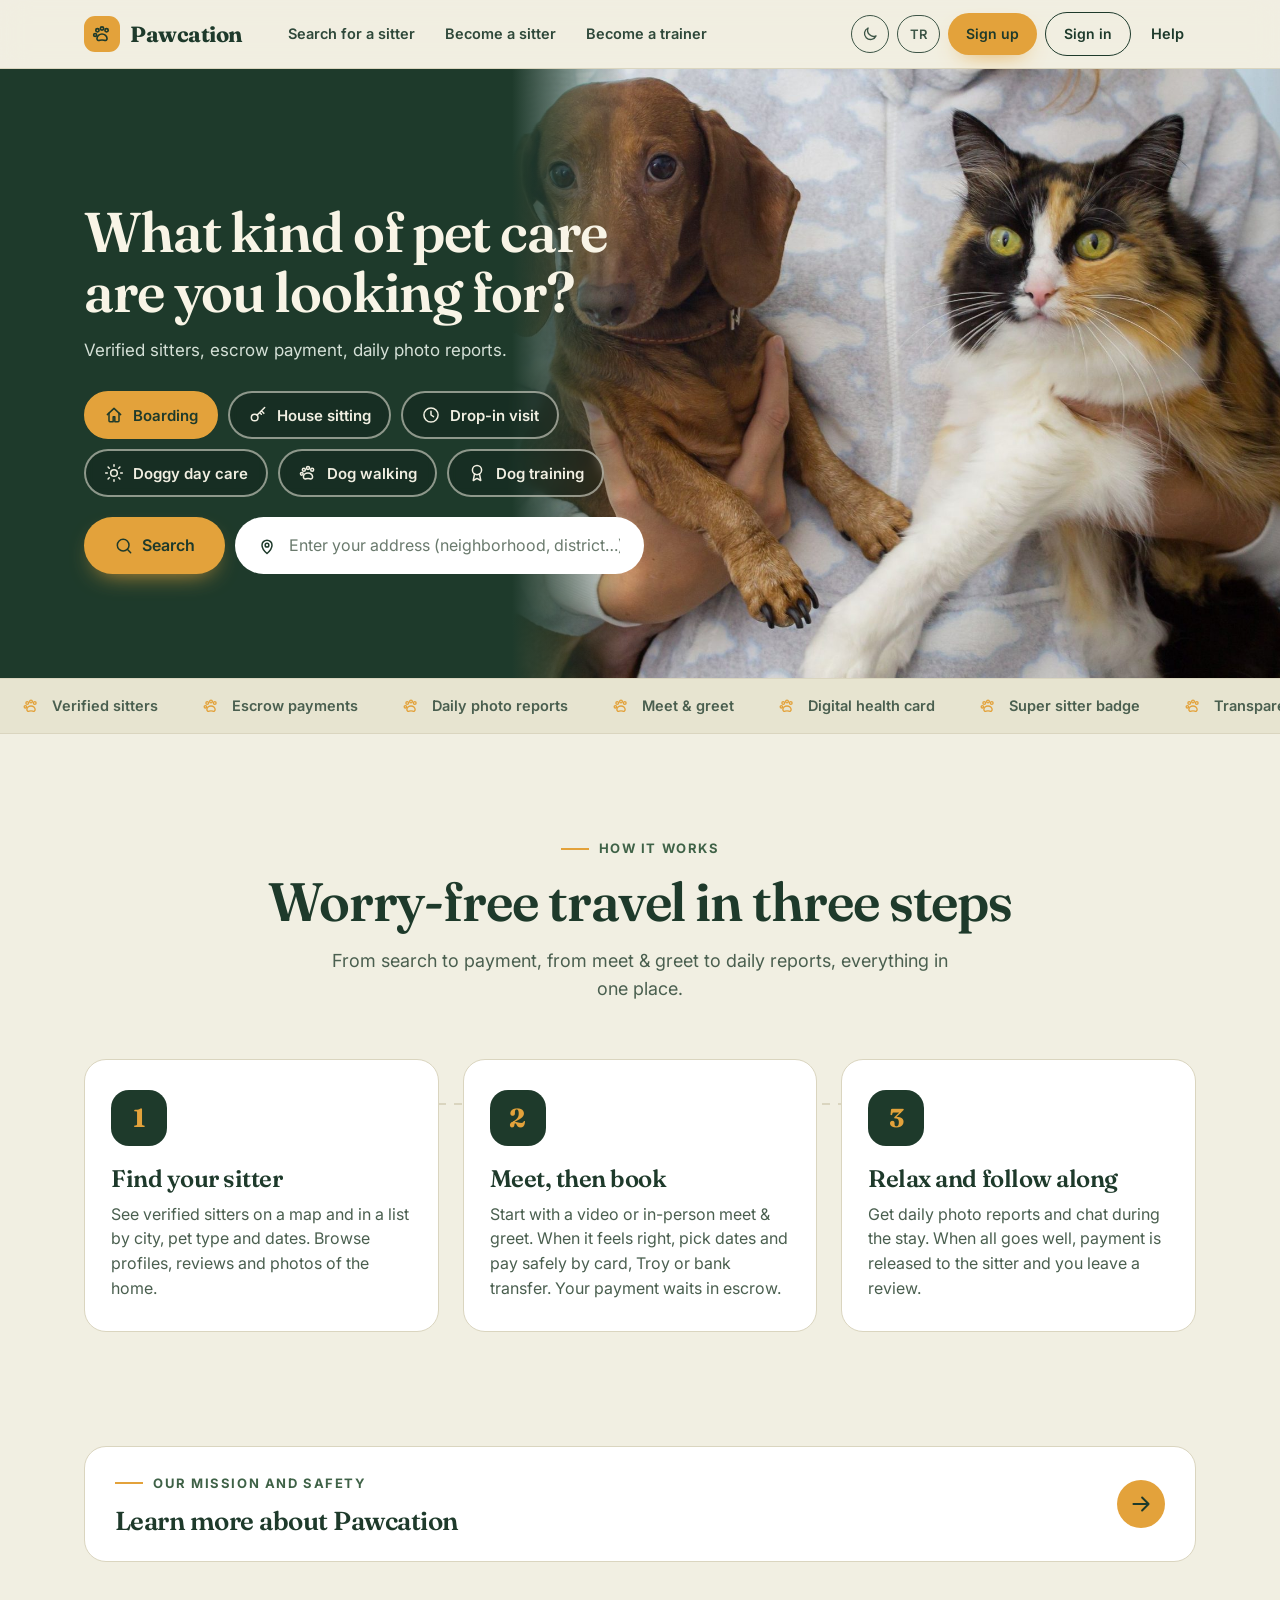
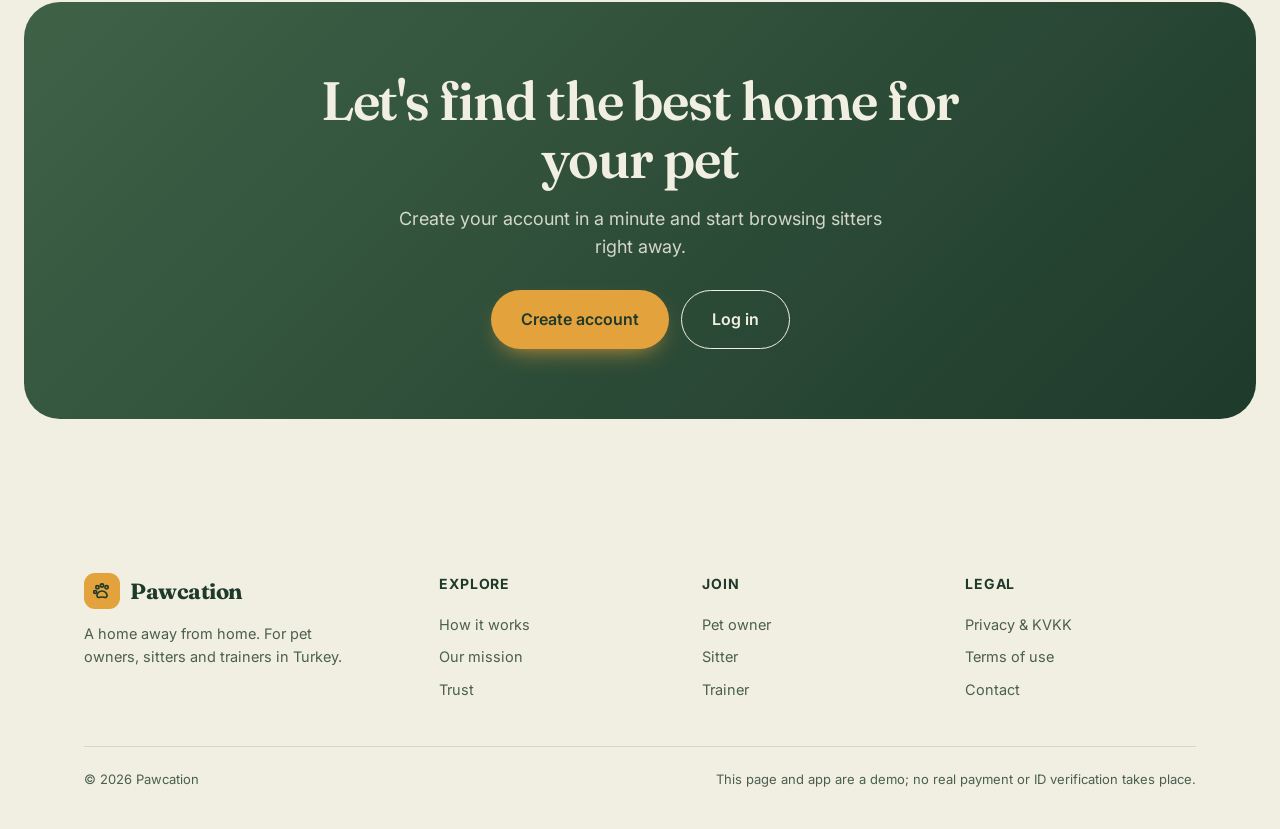
==== commit 08597689: "Add files via upload" ====
--- a/index.html
+++ b/index.html
@@ -5,11 +5,9 @@
 <meta name="viewport" content="width=device-width, initial-scale=1.0, viewport-fit=cover">
 <meta name="theme-color" content="#1E3A2B">
 <meta name="color-scheme" content="light dark">
-<meta name="description" content="Pawcation: evcil hayvanını güvenle emanet edebileceğin, doğrulanmış bakıcı ve eğitmen pazaryeri.">
 <link rel="manifest" href="manifest.webmanifest">
 <link rel="icon" type="image/png" href="icons/icon-192.png">
 <link rel="apple-touch-icon" href="icons/apple-touch-icon.png">
-<title>Pawcation — Evden uzakta bir yuva</title>
 <link rel="preconnect" href="https://fonts.googleapis.com">
 <link href="https://fonts.googleapis.com/css2?family=Fraunces:ital,opsz,wght@0,9..144,400;0,9..144,500;0,9..144,600;0,9..144,700;1,9..144,500&family=Inter:wght@400;500;600;700&display=swap" rel="stylesheet">
 <script>
@@ -21,435 +19,56 @@
   document.documentElement.dataset.theme=P.theme;
 })();
 </script>
-<style>
-:root{
-  --ink:#1E3A2B; --ink-soft:#4A5F4F; --canvas:#F1EFE2; --paper:#FFFFFF; --line:#DAD5BF;
-  --gold:#E3A23B; --gold-deep:#84510F; --moss:#587A5D; --moss-deep:#3F6247; --stamp:#B03A25;
-  --deep:#1E3A2B; --on-deep:#F1EFE2; --soft:#E7E4D0;
-  --shadow:0 24px 50px -24px rgba(30,58,43,.45);
-  --r:22px;
-}
-html[data-theme=dark]{
-  --ink:#E9EEE6; --ink-soft:#A8B7AB; --canvas:#121A15; --paper:#1B2620; --line:#33433A;
-  --gold:#EDB04F; --gold-deep:#EDB04F; --moss:#4F7256; --moss-deep:#9CC9A3; --stamp:#EE7A62;
-  --deep:#0E1612; --on-deep:#F1F5EE; --soft:#18231D;
-  --shadow:0 24px 50px -24px rgba(0,0,0,.8);
-  color-scheme:dark;
-}
-@media (prefers-color-scheme:dark){
-  html[data-theme=auto]{
-    --ink:#E9EEE6; --ink-soft:#A8B7AB; --canvas:#121A15; --paper:#1B2620; --line:#33433A;
-    --gold:#EDB04F; --gold-deep:#EDB04F; --moss:#4F7256; --moss-deep:#9CC9A3; --stamp:#EE7A62;
-    --deep:#0E1612; --on-deep:#F1F5EE; --soft:#18231D;
-    --shadow:0 24px 50px -24px rgba(0,0,0,.8);
-    color-scheme:dark;
-  }
-}
-*{box-sizing:border-box; -webkit-tap-highlight-color:transparent;}
-html{scroll-behavior:smooth; scroll-padding-top:84px;}
-body{margin:0; background:var(--canvas); color:var(--ink); font-family:'Inter',system-ui,sans-serif; line-height:1.55; -webkit-font-smoothing:antialiased; overflow-x:hidden;}
-h1,h2,h3{font-family:'Fraunces',Georgia,serif; font-weight:600; letter-spacing:-.02em; line-height:1.08; margin:0;}
-p{margin:0;}
-a{color:inherit;}
-button{font:inherit; color:inherit; cursor:pointer;}
-:focus-visible{outline:3px solid var(--gold); outline-offset:3px; border-radius:8px;}
-.wrap{max-width:1160px; margin:0 auto; padding:0 24px;}
-.sr{position:absolute; width:1px; height:1px; overflow:hidden; clip:rect(0 0 0 0); white-space:nowrap;}
-.skip{position:absolute; left:12px; top:-60px; background:var(--gold); color:#1E3A2B; padding:10px 16px; border-radius:10px; z-index:200; font-weight:600;}
-.skip:focus{top:12px;}
-.progress{position:fixed; left:0; top:0; height:3px; width:100%; transform-origin:0 50%; transform:scaleX(0); background:linear-gradient(90deg,var(--gold),var(--moss)); z-index:120;}
-
-/* ---------- buttons ---------- */
-.btn{display:inline-flex; align-items:center; justify-content:center; gap:8px; border:0; border-radius:999px; padding:13px 24px; font-weight:600; font-size:15px; text-decoration:none; transition:transform .18s, box-shadow .18s, background .18s; min-height:46px;}
-.btn:active{transform:scale(.97);}
-.btn-gold{background:var(--gold); color:#1E3A2B; box-shadow:0 10px 24px -12px var(--gold);}
-.btn-gold:hover{transform:translateY(-2px); box-shadow:0 16px 28px -12px var(--gold);}
-.btn-ghost{background:transparent; color:inherit; border:1.5px solid currentColor;}
-.btn-ghost:hover{background:rgba(127,127,127,.14);}
-.btn-moss{background:var(--moss-deep); color:#fff;}
-html[data-theme=dark] .btn-moss{color:#10241a;}
-@media (prefers-color-scheme:dark){ html[data-theme=auto] .btn-moss{color:#10241a;} }
-.btn-moss:hover{transform:translateY(-2px);}
-.btn-lg{padding:16px 30px; font-size:16px; min-height:54px;}
-
-/* ---------- nav ---------- */
-.nav{position:fixed; top:0; left:0; right:0; z-index:100; transition:background .25s, box-shadow .25s, backdrop-filter .25s; color:var(--on-deep);}
-.nav.solid{background:color-mix(in srgb,var(--canvas) 88%,transparent); backdrop-filter:blur(14px) saturate(1.4); -webkit-backdrop-filter:blur(14px) saturate(1.4); color:var(--ink); box-shadow:0 1px 0 var(--line);}
-.nav-in{display:flex; align-items:center; gap:18px; height:68px;}
-.brand{display:flex; align-items:center; gap:10px; text-decoration:none; font-family:'Fraunces',serif; font-weight:700; font-size:22px; letter-spacing:-.02em;}
-.brand .mk{width:36px; height:36px; border-radius:11px; background:var(--gold); color:#1E3A2B; display:grid; place-items:center;}
-.nav-links{display:flex; gap:4px; margin:0 auto;}
-.nav-links a{padding:9px 14px; border-radius:999px; text-decoration:none; font-size:14.5px; font-weight:500; opacity:.88; transition:background .15s, opacity .15s;}
-.nav-links a:hover{background:rgba(127,127,127,.16); opacity:1;}
-.nav-links a.on{background:rgba(227,162,59,.22); opacity:1;}
-.nav-right{display:flex; align-items:center; gap:8px;}
-.chip{border:1.5px solid currentColor; background:transparent; border-radius:999px; padding:7px 12px; font-size:13px; font-weight:600; opacity:.85; min-height:38px;}
-.chip:hover{opacity:1;}
-.icon-btn{width:38px; height:38px; border-radius:50%; border:1.5px solid currentColor; background:transparent; display:grid; place-items:center; opacity:.85;}
-.icon-btn:hover{opacity:1;}
-.burger{display:none;}
-.nav .btn{padding:10px 18px; min-height:40px; font-size:14px;}
-.mobile-menu{display:none;}
-@media (max-width:980px){
-  .nav-links{display:none;}
-  .burger{display:grid;}
-  .nav .btn-ghost.hide-m{display:none;}
-  .mobile-menu{position:fixed; inset:68px 0 auto 0; background:var(--canvas); color:var(--ink); padding:14px 24px 22px; border-bottom:1px solid var(--line); box-shadow:var(--shadow); z-index:99; flex-direction:column; gap:2px; transform:translateY(-12px); opacity:0; pointer-events:none; transition:all .22s; display:flex;}
-  .mobile-menu.open{transform:none; opacity:1; pointer-events:auto;}
-  .mobile-menu a{padding:14px 6px; border-bottom:1px solid var(--line); text-decoration:none; font-weight:500; font-size:17px;}
-}
-@media (max-width:520px){ .nav .btn-gold{padding:9px 14px;} .brand span.t{display:none;} }
-
-/* ---------- hero ---------- */
-.hero{position:relative; background:radial-gradient(1200px 700px at 78% 10%, #2f5a40 0%, transparent 60%), radial-gradient(900px 600px at 0% 100%, #28503a 0%, transparent 60%), var(--deep); color:var(--on-deep); padding:132px 0 120px; overflow:hidden; isolation:isolate;}
-.hero::after{content:''; position:absolute; left:0; right:0; bottom:-1px; height:90px; background:var(--canvas); clip-path:ellipse(70% 100% at 50% 100%); z-index:2;}
-.blob{position:absolute; border-radius:50%; filter:blur(60px); opacity:.5; z-index:-1; animation:drift 16s ease-in-out infinite alternate;}
-.b1{width:380px; height:380px; background:#E3A23B; right:-80px; top:80px; opacity:.22;}
-.b2{width:320px; height:320px; background:#587A5D; left:-60px; top:40%; animation-delay:-6s;}
-@keyframes drift{to{transform:translate(40px,-30px) scale(1.15);}}
-.hero-grid{display:grid; grid-template-columns:1.15fr .85fr; gap:48px; align-items:center;}
-.eyebrow{display:inline-flex; align-items:center; gap:8px; font-size:13px; font-weight:600; letter-spacing:.08em; text-transform:uppercase; color:var(--gold); background:rgba(227,162,59,.14); border:1px solid rgba(227,162,59,.35); padding:7px 14px; border-radius:999px;}
-.eyebrow i{width:7px; height:7px; border-radius:50%; background:var(--gold); animation:pulse 1.8s infinite;}
-@keyframes pulse{50%{transform:scale(1.8); opacity:.4;}}
-.hero h1{font-size:clamp(44px,7.2vw,84px); margin:22px 0 20px;}
-.hero h1 em{font-style:italic; color:var(--gold); position:relative; white-space:nowrap;}
-.hero h1 em::after{content:''; position:absolute; left:0; right:0; bottom:-.04em; height:.09em; background:var(--gold); border-radius:4px; transform:scaleX(0); transform-origin:0 50%; animation:underline 1s .9s cubic-bezier(.2,.8,.2,1) forwards;}
-@keyframes underline{to{transform:scaleX(1);}}
-.hero p.lead{font-size:clamp(17px,2vw,20px); max-width:560px; opacity:.9;}
-.hero-cta{display:flex; flex-wrap:wrap; gap:12px; margin-top:32px;}
-.hero-cta .btn-ghost{color:var(--on-deep);}
-.hero-note{margin-top:18px; font-size:13.5px; opacity:.72; display:flex; gap:16px; flex-wrap:wrap;}
-.hero-note span{display:inline-flex; gap:6px; align-items:center;}
-.hero-note i{display:inline-flex; color:var(--gold);}
-.rise{opacity:0; transform:translateY(26px); animation:rise .8s cubic-bezier(.2,.8,.2,1) forwards;}
-@keyframes rise{to{opacity:1; transform:none;}}
-.d1{animation-delay:.05s}.d2{animation-delay:.18s}.d3{animation-delay:.32s}.d4{animation-delay:.46s}.d5{animation-delay:.6s}
-
-/* hero stack */
-.stack{position:relative; height:470px; max-width:440px; margin-left:auto; width:100%;}
-.pcard{position:absolute; background:var(--paper); color:var(--ink); border-radius:24px; box-shadow:var(--shadow); padding:18px; border:1px solid var(--line);}
-.pc-main{left:30px; right:0; top:30px; animation:bob 6s ease-in-out infinite;}
-.pc-img{height:170px; border-radius:16px; background:linear-gradient(135deg,#9CC9A3,#587A5D 55%,#E3A23B); position:relative; overflow:hidden; display:grid; place-items:center; color:rgba(255,255,255,.92);}
-.pc-img svg{width:92px; height:92px; opacity:.9;}
-.pc-img::after{content:''; position:absolute; inset:0; background:linear-gradient(110deg,transparent 35%,rgba(255,255,255,.35) 50%,transparent 65%); transform:translateX(-120%); animation:sheen 4.5s 1s infinite;}
-@keyframes sheen{to{transform:translateX(120%);}}
-.pc-row{display:flex; justify-content:space-between; align-items:center; margin-top:14px;}
-.pc-row b{font-family:'Fraunces',serif; font-size:19px;}
-.pc-row small{color:var(--ink-soft); font-size:13px; display:block;}
-.pill{display:inline-flex; align-items:center; gap:6px; background:rgba(88,122,93,.16); color:var(--moss-deep); font-weight:600; font-size:12.5px; padding:5px 11px; border-radius:999px;}
-.pill.gold{background:rgba(227,162,59,.2); color:var(--gold-deep);}
-.pc-bars{display:flex; gap:6px; margin-top:14px;}
-.pc-bars i{flex:1; height:6px; border-radius:6px; background:var(--line); overflow:hidden; position:relative;}
-.pc-bars i::after{content:''; position:absolute; inset:0; background:var(--moss); transform:scaleX(0); transform-origin:0 50%; animation:fillbar 2.4s infinite;}
-.pc-bars i:nth-child(2)::after{animation-delay:.4s}.pc-bars i:nth-child(3)::after{animation-delay:.8s}.pc-bars i:nth-child(4)::after{animation-delay:1.2s}
-@keyframes fillbar{0%{transform:scaleX(0)}40%,80%{transform:scaleX(1)}100%{transform:scaleX(1); opacity:.2}}
-.pc-float{padding:12px 14px; display:flex; gap:10px; align-items:center; font-size:13.5px; font-weight:600; border-radius:18px;}
-.pc-float .dot{width:34px; height:34px; border-radius:11px; display:grid; place-items:center; flex:none;}
-.pc-f1{left:-10px; top:0; animation:bob 5s -1s ease-in-out infinite;}
-.pc-f1 .dot{background:rgba(88,122,93,.2); color:var(--moss-deep);}
-.pc-f2{right:-8px; bottom:70px; animation:bob 5.5s -2.4s ease-in-out infinite;}
-.pc-f2 .dot{background:rgba(227,162,59,.25); color:var(--gold-deep);}
-.pc-f3{left:6px; bottom:6px; animation:bob 6.5s -3.2s ease-in-out infinite;}
-.pc-f3 .dot{background:rgba(176,58,37,.14); color:var(--stamp);}
-.pcard small.s{display:block; font-weight:500; color:var(--ink-soft); font-size:12px;}
-@keyframes bob{50%{transform:translateY(-12px);}}
-.trail{position:absolute; inset:0; pointer-events:none; z-index:-1; overflow:hidden;}
-.paw{position:absolute; width:34px; height:34px; color:var(--gold); opacity:0; animation:step 7s infinite;}
-@keyframes step{0%{opacity:0; transform:scale(.6) rotate(var(--r));}8%{opacity:.28; transform:scale(1) rotate(var(--r));}30%{opacity:.28;}55%{opacity:0;}100%{opacity:0;}}
-@media (max-width:900px){
-  .hero{padding:112px 0 100px;}
-  .hero-grid{grid-template-columns:1fr; gap:34px;}
-  .stack{margin:0 auto; height:430px; max-width:380px;}
-}
-
-/* ---------- ticker ---------- */
-.ticker{overflow:hidden; border-block:1px solid var(--line); background:var(--soft); padding:16px 0; position:relative; z-index:3; margin-top:-30px;}
-.tk-track{display:flex; width:max-content; animation:marq 38s linear infinite;}
-.ticker:hover .tk-track{animation-play-state:paused;}
-.tk-track span{display:inline-flex; align-items:center; gap:12px; padding:0 22px; font-weight:600; font-size:14.5px; white-space:nowrap; color:var(--ink-soft);}
-.tk-track svg{color:var(--gold); flex:none;}
-@keyframes marq{to{transform:translateX(-50%);}}
-
-/* ---------- sections ---------- */
-section{padding:104px 0; position:relative;}
-.kicker{font-size:13px; font-weight:700; letter-spacing:.12em; text-transform:uppercase; color:var(--moss-deep); display:flex; align-items:center; gap:10px; margin-bottom:14px;}
-.kicker::before{content:''; width:28px; height:2px; background:var(--gold);}
-h2{font-size:clamp(32px,4.6vw,54px);}
-.sub{color:var(--ink-soft); font-size:18px; max-width:620px; margin-top:16px;}
-.head{margin-bottom:56px;}
-.head.center{text-align:center;} .head.center .kicker{justify-content:center;} .head.center .sub{margin-inline:auto;}
-
-.reveal{opacity:0; transform:translateY(34px); transition:opacity .8s cubic-bezier(.2,.8,.2,1), transform .8s cubic-bezier(.2,.8,.2,1); transition-delay:var(--d,0s);}
-.reveal.in{opacity:1; transform:none;}
-
-/* steps */
-.steps{display:grid; grid-template-columns:repeat(3,1fr); gap:24px; position:relative;}
-.steps::before{content:''; position:absolute; left:16%; right:16%; top:44px; height:2px; background:repeating-linear-gradient(90deg,var(--line) 0 8px,transparent 8px 16px); z-index:0;}
-.step{background:var(--paper); border:1px solid var(--line); border-radius:var(--r); padding:30px 26px; position:relative; z-index:1; transition:transform .25s, box-shadow .25s;}
-.step:hover{transform:translateY(-6px); box-shadow:var(--shadow);}
-.step .num{width:calc(56px); height:56px; border-radius:18px; background:var(--deep); color:var(--gold); display:grid; place-items:center; font-family:'Fraunces',serif; font-size:26px; font-weight:700; margin-bottom:20px; transition:transform .4s;}
-.step:hover .num{transform:rotate(-8deg) scale(1.08);}
-.step h3{font-size:24px; margin-bottom:10px;}
-.step p{color:var(--ink-soft);}
-@media (max-width:820px){ .steps{grid-template-columns:1fr;} .steps::before{display:none;} }
-
-/* mission */
-.mission{background:var(--deep); color:var(--on-deep); overflow:hidden;}
-.mission .kicker{color:var(--gold);}
-.mission .sub{color:rgba(241,239,226,.75);}
-html[data-theme=dark] .mission{background:#0E1612;}
-.mis-grid{display:grid; grid-template-columns:1.1fr .9fr; gap:56px; align-items:center;}
-.mission h2{font-size:clamp(34px,5vw,62px);}
-.mission h2 em{font-style:italic; color:var(--gold);}
-.values{display:grid; gap:14px; margin-top:34px;}
-.val{display:flex; gap:16px; align-items:flex-start; padding:18px 20px; border-radius:18px; background:rgba(255,255,255,.06); border:1px solid rgba(255,255,255,.1); transition:background .2s, transform .2s;}
-.val:hover{background:rgba(255,255,255,.1); transform:translateX(6px);}
-.val .ic{width:42px; height:42px; border-radius:13px; background:rgba(227,162,59,.18); color:var(--gold); display:grid; place-items:center; flex:none;}
-.val b{display:block; font-size:17px; margin-bottom:2px;}
-.val span{opacity:.75; font-size:15px;}
-.counters{display:grid; grid-template-columns:1fr 1fr; gap:16px;}
-.cnt{border-radius:24px; padding:26px 22px; background:linear-gradient(160deg,rgba(255,255,255,.1),rgba(255,255,255,.03)); border:1px solid rgba(255,255,255,.12);}
-.cnt b{display:block; font-family:'Fraunces',serif; font-size:clamp(42px,5vw,60px); line-height:1; color:var(--gold);}
-.cnt span{display:block; margin-top:10px; font-size:14.5px; opacity:.8;}
-.cnt:nth-child(2){transform:translateY(22px);} .cnt:nth-child(4){transform:translateY(22px);}
-@media (max-width:900px){ .mis-grid{grid-template-columns:1fr;} .cnt:nth-child(n){transform:none;} }
-
-/* features */
-.feat{display:grid; grid-template-columns:repeat(3,1fr); gap:20px;}
-.fcard{background:var(--paper); border:1px solid var(--line); border-radius:var(--r); padding:28px; position:relative; overflow:hidden; transition:transform .25s, box-shadow .25s, border-color .25s;}
-.fcard::before{content:''; position:absolute; inset:0; background:radial-gradient(260px 160px at var(--mx,50%) var(--my,0%), rgba(227,162,59,.18), transparent 70%); opacity:0; transition:opacity .25s;}
-.fcard:hover{transform:translateY(-6px); box-shadow:var(--shadow); border-color:var(--gold);}
-.fcard:hover::before{opacity:1;}
-.fcard .ic{width:50px; height:50px; border-radius:16px; background:var(--soft); color:var(--moss-deep); display:grid; place-items:center; margin-bottom:18px; position:relative;}
-.fcard h3{font-size:21px; margin-bottom:8px; position:relative;}
-.fcard p{color:var(--ink-soft); font-size:15.5px; position:relative;}
-@media (max-width:900px){ .feat{grid-template-columns:1fr 1fr;} }
-@media (max-width:600px){ .feat{grid-template-columns:1fr;} }
-
-/* roles */
-.roles{display:grid; grid-template-columns:repeat(3,1fr); gap:20px;}
-.role{border-radius:28px; padding:34px 28px 30px; color:#fff; display:flex; flex-direction:column; min-height:380px; position:relative; overflow:hidden; transition:transform .3s;}
-.role:hover{transform:translateY(-8px) rotate(-.4deg);}
-.role.r1{background:linear-gradient(160deg,#3F6247,#1E3A2B);}
-.role.r2{background:linear-gradient(160deg,#A8691A,#5c3a0c);}
-.role.r3{background:linear-gradient(160deg,#6a4b8c,#2f2447);}
-.role::after{content:''; position:absolute; right:-40px; bottom:-40px; width:170px; height:170px; border-radius:50%; background:rgba(255,255,255,.08);}
-.role .ic{width:54px; height:54px; border-radius:18px; background:rgba(255,255,255,.16); display:grid; place-items:center; margin-bottom:22px;}
-.role h3{font-size:27px; margin-bottom:10px;}
-.role p{opacity:.88; font-size:15.5px;}
-.role ul{list-style:none; padding:0; margin:18px 0 26px; display:grid; gap:9px; font-size:14.5px;}
-.role li{display:flex; gap:9px; align-items:flex-start;}
-.role li svg{flex:none; margin-top:3px; color:var(--gold);}
-.role .btn{margin-top:auto; align-self:flex-start; background:#fff; color:#1E3A2B; position:relative; z-index:1;}
-.role .btn:hover{transform:translateY(-2px);}
-@media (max-width:900px){ .roles{grid-template-columns:1fr;} .role{min-height:0;} }
-
-/* calculator */
-.calc-wrap{display:grid; grid-template-columns:1fr 1fr; gap:48px; align-items:center;}
-.calc{background:var(--paper); border:1px solid var(--line); border-radius:28px; padding:32px; box-shadow:var(--shadow);}
-.calc label{display:flex; justify-content:space-between; font-weight:600; margin-bottom:10px;}
-.calc label output{color:var(--moss-deep); font-family:'Fraunces',serif; font-size:20px;}
-.calc input[type=range]{width:100%; accent-color:var(--moss-deep); margin:0 0 26px; height:28px;}
-.res{background:var(--deep); color:var(--on-deep); border-radius:20px; padding:22px; display:grid; gap:10px;}
-.res div{display:flex; justify-content:space-between; font-size:15px; opacity:.85;}
-.res .net{opacity:1; border-top:1px dashed rgba(255,255,255,.25); padding-top:14px; margin-top:4px; font-size:17px; font-weight:600; align-items:baseline;}
-.res .net b{font-family:'Fraunces',serif; font-size:38px; color:var(--gold); line-height:1;}
-.fine{font-size:12.5px; color:var(--ink-soft); margin-top:14px;}
-.checks{list-style:none; padding:0; margin:28px 0 30px; display:grid; gap:14px;}
-.checks li{display:flex; gap:12px; font-size:16.5px;}
-.checks svg{color:var(--moss-deep); flex:none; margin-top:3px;}
-@media (max-width:900px){ .calc-wrap{grid-template-columns:1fr; gap:34px;} }
-
-/* protect band */
-.protect{background:var(--soft); border-block:1px solid var(--line);}
-.pt-grid{display:grid; grid-template-columns:.9fr 1.1fr; gap:48px; align-items:center;}
-.timeline{position:relative; display:grid; gap:22px; padding-left:38px;}
-.timeline::before{content:''; position:absolute; left:13px; top:8px; bottom:8px; width:2px; background:var(--line);}
-.timeline::after{content:''; position:absolute; left:13px; top:8px; width:2px; height:var(--tl,0%); background:var(--moss); transition:height .2s linear;}
-.tl{position:relative;}
-.tl::before{content:''; position:absolute; left:-33px; top:4px; width:16px; height:16px; border-radius:50%; background:var(--canvas); border:3px solid var(--moss); }
-.tl b{display:block; font-size:17px;}
-.tl span{color:var(--ink-soft); font-size:15px;}
-@media (max-width:900px){ .pt-grid{grid-template-columns:1fr;} }
-
-/* faq */
-.faq{max-width:820px; margin:0 auto; display:grid; gap:12px;}
-details{background:var(--paper); border:1px solid var(--line); border-radius:18px; padding:0 22px; transition:border-color .2s;}
-details[open]{border-color:var(--gold);}
-summary{list-style:none; cursor:pointer; padding:20px 0; font-weight:600; font-size:17px; display:flex; justify-content:space-between; gap:16px; align-items:center;}
-summary::-webkit-details-marker{display:none;}
-summary::after{content:'+'; font-size:26px; line-height:1; color:var(--moss-deep); transition:transform .25s; flex:none;}
-details[open] summary::after{transform:rotate(45deg);}
-details p{padding:0 0 20px; color:var(--ink-soft);}
-
-/* cta */
-.cta{background:linear-gradient(135deg,#3F6247,#1E3A2B); color:#F1EFE2; border-radius:36px; padding:70px 40px; text-align:center; position:relative; overflow:hidden; margin:0 24px;}
-.cta h2{max-width:720px; margin:0 auto 16px;}
-.cta p{opacity:.85; max-width:520px; margin:0 auto 30px; font-size:18px;}
-.cta .btn-ghost{color:#F1EFE2;}
-.cta .row{display:flex; gap:12px; justify-content:center; flex-wrap:wrap;}
-.cta .paw{animation:none; opacity:.1; width:120px; height:120px;}
-footer{padding:64px 0 40px; color:var(--ink-soft); font-size:14.5px;}
-.ft{display:grid; grid-template-columns:1.4fr 1fr 1fr 1fr; gap:32px;}
-.ft h4{margin:0 0 14px; color:var(--ink); font-size:14px; letter-spacing:.06em; text-transform:uppercase;}
-.ft a.brand{display:flex; padding:0;}
-.ft a:not(.brand), .ft button.lnk{display:block; padding:5px 0; text-decoration:none; background:none; border:0; text-align:left; color:inherit; font-size:14.5px;}
-.ft a:not(.brand):hover, .ft button.lnk:hover{color:var(--ink); text-decoration:underline;}
-.copy{border-top:1px solid var(--line); margin-top:40px; padding-top:22px; display:flex; justify-content:space-between; flex-wrap:wrap; gap:10px; font-size:13px;}
-@media (max-width:760px){ .ft{grid-template-columns:1fr 1fr;} }
-
-/* ---------- modal ---------- */
-.ov{position:fixed; inset:0; background:rgba(10,20,14,.62); backdrop-filter:blur(6px); -webkit-backdrop-filter:blur(6px); z-index:300; display:none; align-items:center; justify-content:center; padding:16px; overflow-y:auto;}
-.ov.open{display:flex; animation:fade .25s;}
-@keyframes fade{from{opacity:0}}
-.modal{background:var(--paper); color:var(--ink); border-radius:28px; width:100%; max-width:480px; max-height:calc(100dvh - 32px); overflow-y:auto; box-shadow:0 40px 80px -30px rgba(0,0,0,.6); position:relative; animation:pop .35s cubic-bezier(.2,.9,.3,1.2);}
-@keyframes pop{from{transform:translateY(24px) scale(.96); opacity:0}}
-.m-top{background:var(--deep); color:var(--on-deep); padding:24px 28px 20px; border-radius:28px 28px 0 0; position:relative; overflow:hidden;}
-.m-top .brand{font-size:19px; margin-bottom:14px;} .m-top .brand .mk{width:30px; height:30px; border-radius:9px;}
-.m-top h3{font-size:27px;}
-.m-top p{opacity:.78; font-size:14.5px; margin-top:6px;}
-.m-x{position:absolute; right:14px; top:14px; width:36px; height:36px; border-radius:50%; border:0; background:rgba(255,255,255,.14); color:#fff; display:grid; place-items:center; z-index:2;}
-.m-x:hover{background:rgba(255,255,255,.26);}
-.m-body{padding:24px 28px 28px;}
-.tabs{display:grid; grid-template-columns:1fr 1fr; background:var(--soft); border-radius:14px; padding:4px; margin-bottom:20px;}
-.tabs button{border:0; background:transparent; padding:11px; border-radius:11px; font-weight:600; font-size:14.5px; color:var(--ink-soft);}
-.tabs button[aria-selected=true]{background:var(--paper); color:var(--ink); box-shadow:0 2px 8px rgba(0,0,0,.12);}
-.fld{margin-bottom:14px;}
-.fld label{display:block; font-size:13.5px; font-weight:600; margin-bottom:6px;}
-.fld input[type=text],.fld input[type=email],.fld input[type=tel],.fld input[type=password],.fld input[type=date]{width:100%; padding:13px 14px; border-radius:13px; border:1.5px solid var(--line); background:var(--canvas); color:var(--ink); font:inherit; font-size:16px; min-height:48px;}
-.fld input:focus{outline:none; border-color:var(--moss); box-shadow:0 0 0 4px rgba(88,122,93,.25);}
-.fld.bad input{border-color:var(--stamp);}
-.err{color:var(--stamp); font-size:13px; margin-top:5px; min-height:0; display:none;}
-.fld.bad .err{display:block;}
-.hint{font-size:12.5px; color:var(--ink-soft); margin-top:5px;}
-.seg{display:grid; grid-template-columns:1fr 1fr; gap:8px; margin-bottom:14px;}
-.seg button{padding:11px; border-radius:12px; border:1.5px solid var(--line); background:transparent; font-weight:600; font-size:14px; color:var(--ink-soft);}
-.seg button[aria-pressed=true]{border-color:var(--moss-deep); background:rgba(88,122,93,.14); color:var(--moss-deep);}
-.pw{position:relative;}
-.pw button{position:absolute; right:6px; top:6px; height:36px; padding:0 12px; border:0; background:transparent; font-size:13px; font-weight:600; color:var(--moss-deep); border-radius:10px;}
-.meter{display:flex; gap:5px; margin-top:8px;}
-.meter i{flex:1; height:5px; border-radius:5px; background:var(--line); transition:background .25s;}
-.meter[data-s="1"] i:nth-child(-n+1){background:var(--stamp);}
-.meter[data-s="2"] i:nth-child(-n+2){background:var(--gold);}
-.meter[data-s="3"] i:nth-child(-n+3){background:#8ab26a;}
-.meter[data-s="4"] i:nth-child(-n+4){background:var(--moss-deep);}
-.chk{display:flex; gap:10px; align-items:flex-start; font-size:13.5px; color:var(--ink-soft); margin:16px 0;}
-.chk input{width:20px; height:20px; accent-color:var(--moss-deep); flex:none; margin-top:1px;}
-.chk a{color:var(--moss-deep); font-weight:600;}
-.m-btn{width:100%;}
-.or{display:flex; align-items:center; gap:12px; color:var(--ink-soft); font-size:12.5px; margin:16px 0;}
-.or::before,.or::after{content:''; flex:1; height:1px; background:var(--line);}
-.soc{width:100%; background:var(--paper); border:1.5px solid var(--line); color:var(--ink); padding:12px; border-radius:999px; font-weight:600; display:flex; align-items:center; justify-content:center; gap:10px; min-height:48px; margin-bottom:8px;}
-.soc:hover{background:var(--soft);}
-.linkbtn{background:none; border:0; color:var(--moss-deep); font-weight:600; font-size:14px; padding:6px 0; text-decoration:underline;}
-.rolepick{display:grid; gap:10px; margin-bottom:6px;}
-.rp{display:flex; gap:14px; align-items:center; text-align:left; padding:14px 16px; border-radius:16px; border:1.5px solid var(--line); background:var(--canvas); width:100%; transition:border-color .15s, transform .15s, background .15s;}
-.rp:hover{transform:translateX(4px); border-color:var(--moss);}
-.rp[aria-pressed=true]{border-color:var(--moss-deep); background:rgba(88,122,93,.14);}
-.rp .ic{width:44px; height:44px; border-radius:14px; background:var(--deep); color:var(--gold); display:grid; place-items:center; flex:none;}
-.rp b{display:block; font-size:15.5px;} .rp span{font-size:13px; color:var(--ink-soft);}
-.dots{display:flex; gap:6px; margin-bottom:18px;}
-.dots i{height:5px; flex:1; border-radius:5px; background:var(--line); transition:background .3s;}
-.dots i.on{background:var(--moss-deep);}
-.otp{display:flex; gap:8px; justify-content:center; margin:8px 0 6px;}
-.otp input{width:46px; height:56px; text-align:center; font-size:24px; font-weight:700; border-radius:13px; border:1.5px solid var(--line); background:var(--canvas); color:var(--ink); font-family:'Fraunces',serif;}
-.otp input:focus{outline:none; border-color:var(--moss); box-shadow:0 0 0 4px rgba(88,122,93,.25);}
-.otp.bad input{border-color:var(--stamp); animation:shake .35s;}
-@keyframes shake{25%{transform:translateX(-6px)}75%{transform:translateX(6px)}}
-.demo{background:rgba(227,162,59,.16); border:1px dashed var(--gold); color:var(--ink); border-radius:13px; padding:11px 14px; font-size:13.5px; margin:14px 0; text-align:center;}
-.demo b{font-family:'Fraunces',serif; font-size:19px; letter-spacing:.14em; color:var(--gold-deep);}
-.ok{text-align:center; padding:10px 0 4px;}
-.ok .big{width:84px; height:84px; border-radius:50%; background:var(--moss-deep); color:#fff; display:grid; place-items:center; margin:6px auto 18px; animation:pop2 .6s cubic-bezier(.2,1.4,.4,1);}
-html[data-theme=dark] .ok .big{color:#10241a;}
-@keyframes pop2{from{transform:scale(0)}}
-.ok h3{font-size:28px; margin-bottom:8px;} .ok p{color:var(--ink-soft); margin-bottom:22px;}
-.confetti{position:absolute; inset:0; pointer-events:none; overflow:hidden;}
-.confetti svg{position:absolute; top:-30px; width:22px; height:22px; color:var(--gold); animation:fall 2.4s ease-in forwards;}
-@keyframes fall{to{transform:translateY(560px) rotate(300deg); opacity:0;}}
-.legal-body{padding:6px 28px 28px; color:var(--ink-soft); font-size:15px;} .legal-body p{margin-bottom:12px;}
-.toast{position:fixed; left:50%; bottom:26px; transform:translate(-50%,20px); background:var(--deep); color:var(--on-deep); padding:13px 20px; border-radius:14px; z-index:400; opacity:0; transition:all .3s; font-size:14.5px; pointer-events:none; max-width:calc(100vw - 32px);}
-.toast.on{opacity:1; transform:translate(-50%,0);}
-
-/* reduced motion */
-@media (prefers-reduced-motion:reduce){
-  *,*::before,*::after{animation-duration:.001ms !important; animation-iteration-count:1 !important; transition-duration:.001ms !important; scroll-behavior:auto !important;}
-  .reveal{opacity:1; transform:none;} .rise{opacity:1; transform:none;}
-}
-html[data-motion=reduce] *,html[data-motion=reduce] *::before,html[data-motion=reduce] *::after{animation-duration:.001ms !important; animation-iteration-count:1 !important; transition-duration:.001ms !important; scroll-behavior:auto !important;}
-html[data-motion=reduce] .reveal,html[data-motion=reduce] .rise{opacity:1; transform:none;}
-</style>
+<link rel="stylesheet" href="site.css">
+<meta name="description" content="Pawcation: evcil hayvanını güvenle emanet edebileceğin, doğrulanmış bakıcı ve eğitmen pazaryeri.">
+<title>Pawcation — Evden uzakta bir yuva</title>
 </head>
-<body>
+<body data-title-tr="Pawcation — Evden uzakta bir yuva" data-title-en="Pawcation — A home away from home">
 <a class="skip" href="#main" data-i="skip">Ana içeriğe geç</a>
 <div class="progress" id="progress" aria-hidden="true"></div>
-
-<header class="nav" id="nav">
+<header class="nav always" id="nav">
   <div class="wrap nav-in">
-    <a class="brand" href="#top" aria-label="Pawcation"><span class="mk" data-ic="paw"></span><span class="t">Pawcation</span></a>
-    <nav class="nav-links" aria-label="Ana menü" id="navLinks">
-      <a href="#nasil" data-i="nav_how">Nasıl çalışır</a>
-      <a href="#misyon" data-i="nav_mission">Misyonumuz</a>
-      <a href="#guven" data-i="nav_trust">Güven</a>
-      <a href="#toplulugumuz" data-i="nav_roles">Kimler için</a>
-      <a href="#kazanc" data-i="nav_earn">Kazanç</a>
-      <a href="#sss" data-i="nav_faq">SSS</a>
+    <a class="brand" href="index.html" aria-label="Pawcation"><span class="mk" data-ic="paw"></span><span class="t">Pawcation</span></a>
+    <nav class="nav-links nav-left" aria-label="Ana menü" id="navLinks">
+      <a href="index.html#search" data-nav="search" data-i="nv_search">Search for a sitter</a>
+      <a href="become-sitter.html" data-i="nv_sitter">Become a sitter</a>
+      <a href="become-trainer.html" data-i="nv_trainer">Become a trainer</a>
     </nav>
     <div class="nav-right">
       <button class="icon-btn" id="themeBtn" aria-label="Tema" data-ic="moon"></button>
       <button class="chip" id="langBtn" aria-label="Dil / Language">EN</button>
-      <button class="btn btn-ghost hide-m" data-auth="in" data-i="login">Giriş yap</button>
-      <button class="btn btn-gold" data-auth="up" id="navCta" data-i="signup">Hesap oluştur</button>
+      <button class="btn btn-gold" data-auth="up" id="navCta" data-i="nv_signup">Sign up</button>
+      <button class="btn btn-ghost hide-m" data-auth="in" data-i="nv_signin">Sign in</button>
+      <a class="helplink hide-m" href="help.html" data-i="nv_help">Help</a>
       <button class="icon-btn burger" id="burger" aria-label="Menü" aria-expanded="false" data-ic="menu"></button>
     </div>
   </div>
 </header>
 <div class="mobile-menu" id="mobileMenu">
-  <a href="#nasil" data-i="nav_how">Nasıl çalışır</a>
-  <a href="#misyon" data-i="nav_mission">Misyonumuz</a>
-  <a href="#guven" data-i="nav_trust">Güven</a>
-  <a href="#toplulugumuz" data-i="nav_roles">Kimler için</a>
-  <a href="#kazanc" data-i="nav_earn">Kazanç</a>
-  <a href="#sss" data-i="nav_faq">SSS</a>
-  <a href="#" data-auth="in" data-i="login">Giriş yap</a>
+  <a href="index.html#search" data-nav="search" data-i="nv_search">Search for a sitter</a>
+  <a href="become-sitter.html" data-i="nv_sitter">Become a sitter</a>
+  <a href="become-trainer.html" data-i="nv_trainer">Become a trainer</a>
+  <a href="about.html" data-i="ab_h">About</a>
+  <a href="#" data-auth="up" data-i="nv_signup">Sign up</a>
+  <a href="#" data-auth="in" data-i="nv_signin">Sign in</a>
+  <a href="help.html" data-i="nv_help">Help</a>
 </div>
-
 <main id="main">
 <!-- HERO -->
-<div class="hero" id="top">
-  <div class="blob b1"></div><div class="blob b2"></div>
-  <div class="trail" id="trail" aria-hidden="true"></div>
-  <div class="wrap hero-grid">
-    <div>
-      <span class="eyebrow rise d1"><i></i><span data-i="eyebrow">Türkiye'nin evcil hayvan pazaryeri</span></span>
-      <h1 class="rise d2"><span data-i="h1a">Evden uzakta</span><br><em data-i="h1b">bir yuva.</em></h1>
-      <p class="lead rise d3" data-i="lead">Pawcation, evcil hayvanına bakacak birine ihtiyacı olanları, bunu gerçekten isteyen doğrulanmış bakıcı ve eğitmenlerle buluşturur. Tatildeyken de içi rahat.</p>
-      <div class="hero-cta rise d4">
-        <button class="btn btn-gold btn-lg" data-auth="up" data-i="signup">Hesap oluştur</button>
-        <a class="btn btn-ghost btn-lg" href="#nasil" data-i="seehow">Nasıl çalışır?</a>
-      </div>
-      <div class="hero-note rise d5">
-        <span><i data-ic="check" data-s="16"></i><span data-i="n1">Doğrulanmış bakıcılar</span></span>
-        <span><i data-ic="check" data-s="16"></i><span data-i="n2">Emanetli güvenli ödeme</span></span>
-        <span><i data-ic="check" data-s="16"></i><span data-i="n3">Günlük fotoğraf raporu</span></span>
-      </div>
-    </div>
-    <div class="stack rise d3" aria-hidden="true">
-      <div class="pcard pc-main">
-        <div class="pc-img" data-ic="paw" data-s="92"></div>
-        <div class="pc-row"><div><b data-i="mock_name">Zeynep'in bahçeli evi</b><small data-i="mock_loc">Kadıköy, İstanbul</small></div><span class="pill gold">★ 4.9</span></div>
-        <div class="pc-bars"><i></i><i></i><i></i><i></i></div>
-        <div class="pc-row" style="margin-top:10px"><small data-i="mock_days">4 günlük konaklama</small><span class="pill" data-i="mock_ok">Onaylandı</span></div>
-      </div>
-      <div class="pcard pc-float pc-f1"><span class="dot" data-ic="camera" data-s="18"></span><div><span data-i="f1">Günlük rapor geldi</span><small class="s" data-i="f1s">3 fotoğraf · yürüyüş yapıldı</small></div></div>
-      <div class="pcard pc-float pc-f2"><span class="dot" data-ic="shield" data-s="18"></span><div><span data-i="f2">Ödeme emanette</span><small class="s" data-i="f2s">Konaklama bitince serbest</small></div></div>
-      <div class="pcard pc-float pc-f3"><span class="dot" data-ic="chat" data-s="18"></span><div><span data-i="f3">Tanışma görüşmesi</span><small class="s" data-i="f3s">Yarın 18:00</small></div></div>
-    </div>
+<section class="hero2" id="top">
+  <img class="hero2-art" src="img/home-hero.jpg" onerror="this.onerror=null;this.src='img/hero.svg'" alt="Bir kucakta dachshund köpek ve tüylü kedi / A dachshund and a fluffy cat held in someone's arms" width="1920" height="1147" fetchpriority="high">
+  <div class="hero2-scrim" aria-hidden="true"></div>
+  <div class="wrap hero2-in" id="search">
+    <h1 data-i="hq">What kind of pet care are you looking for?</h1>
+    <p class="hero2-sub" data-i="hsub">Verified sitters, escrow payment, daily photo reports.</p>
+    <div class="svc" id="svc" role="radiogroup" aria-labelledby="svcl"><span class="sr" id="svcl" data-i="svc_group">Type of care</span><button type="button" role="radio" class="svcbtn" data-svc="boarding" aria-checked="false"><span class="svci" data-ic="home" data-s="20"></span><span data-i="svc_boarding">Boarding</span></button><button type="button" role="radio" class="svcbtn" data-svc="housesitting" aria-checked="false"><span class="svci" data-ic="key" data-s="20"></span><span data-i="svc_housesitting">House sitting</span></button><button type="button" role="radio" class="svcbtn" data-svc="dropin" aria-checked="false"><span class="svci" data-ic="clock" data-s="20"></span><span data-i="svc_dropin">Drop-in visit</span></button><button type="button" role="radio" class="svcbtn" data-svc="daycare" aria-checked="false"><span class="svci" data-ic="sun" data-s="20"></span><span data-i="svc_daycare">Doggy day care</span></button><button type="button" role="radio" class="svcbtn" data-svc="walk" aria-checked="false"><span class="svci" data-ic="paw" data-s="20"></span><span data-i="svc_walking">Dog walking</span></button><button type="button" role="radio" class="svcbtn" data-svc="training" aria-checked="false"><span class="svci" data-ic="cert" data-s="20"></span><span data-i="svc_training">Dog training</span></button></div>
+    <form class="searchrow" id="heroForm" autocomplete="on">
+      <button type="submit" class="btn btn-gold btn-lg sbtn"><span class="svci" data-ic="search" data-s="20"></span><span data-i="srch">Search</span></button>
+      <label class="addr"><span class="sr" data-i="addr_l">Your address</span><span class="svci" data-ic="map" data-s="20"></span><input id="addr" name="address" type="text" autocomplete="street-address" data-i-ph="addr_ph" placeholder="Enter your address"></label>
+    </form>
   </div>
-</div>
-
+</section>
 <div class="ticker" aria-hidden="true"><div class="tk-track" id="tk"></div></div>
-
-<!-- HOW -->
 <section id="nasil">
   <div class="wrap">
     <div class="head center reveal"><div class="kicker" data-i="nav_how">Nasıl çalışır</div><h2 data-i="how_h">Üç adımda içi rahat bir tatil</h2><p class="sub" data-i="how_s">Aramadan ödemeye, tanışmadan günlük rapora kadar her şey tek yerde.</p></div>
@@ -460,99 +79,7 @@
     </div>
   </div>
 </section>
-
-<!-- MISSION -->
-<section class="mission" id="misyon">
-  <div class="wrap mis-grid">
-    <div>
-      <div class="kicker reveal" data-i="nav_mission">Misyonumuz</div>
-      <h2 class="reveal" data-i-html="mis_h">Her evcil hayvan <em>sevgiyle</em> bakılmayı hak eder.</h2>
-      <p class="sub reveal" data-i="mis_s">Pawcation'ı, seyahat eden herkesin "Peki ya patim?" kaygısını ortadan kaldırmak, bakıcılara ise sevdikleri işten adil kazanç sağlamak için kuruyoruz. Kafes ve otel yerine, gerçek bir ev ve gerçek bir ilgi.</p>
-      <div class="values">
-        <div class="val reveal" style="--d:.05s"><span class="ic" data-ic="heart"></span><div><b data-i="v1h">Önce güven</b><span data-i="v1p">Kimlik doğrulama, tanışma görüşmesi, günlük rapor ve olay bildirimi sürecin parçası.</span></div></div>
-        <div class="val reveal" style="--d:.12s"><span class="ic" data-ic="home"></span><div><b data-i="v2h">Evde, ailenin bir parçası gibi</b><span data-i="v2p">Dostun stresli bir kafes yerine sıcak bir ev ortamında kalır.</span></div></div>
-        <div class="val reveal" style="--d:.19s"><span class="ic" data-ic="coin"></span><div><b data-i="v3h">Şeffaf ve adil fiyat</b><span data-i="v3p">Komisyon ve net kazanç baştan görünür. Sürpriz ücret yok.</span></div></div>
-      </div>
-    </div>
-    <div class="counters reveal">
-      <div class="cnt"><b data-count="3">0</b><span data-i="c1">hesap türü: sahip, bakıcı, eğitmen</span></div>
-      <div class="cnt"><b data-count="3">0</b><span data-i="c2">ödeme yöntemi: kart, Troy, havale</span></div>
-      <div class="cnt"><b data-count="3">0</b><span data-i="c3">iptal politikası: esnek, orta, katı</span></div>
-      <div class="cnt"><b data-count="6">0</b><span data-i="c4">güven özelliği: kimlik, emanet, rapor ve daha fazlası</span></div>
-    </div>
-  </div>
-</section>
-
-<!-- TRUST -->
-<section id="guven">
-  <div class="wrap">
-    <div class="head center reveal"><div class="kicker" data-i="nav_trust">Güven</div><h2 data-i="tr_h">Güvenin her adımına bir önlem</h2><p class="sub" data-i="tr_s">İçin rahat etsin diye süreci baştan sona koruyan özellikler.</p></div>
-    <div class="feat" id="feat"></div>
-  </div>
-</section>
-
-<!-- PROTECT -->
-<section class="protect" id="emanet">
-  <div class="wrap pt-grid">
-    <div class="reveal">
-      <div class="kicker" data-i="pr_k">Emanet (escrow) mantığı</div>
-      <h2 data-i="pr_h">Paran, her şey yolunda gidene kadar güvende</h2>
-      <p class="sub" data-i="pr_s">Ödemeyi yaptığında para bakıcıya hemen geçmez; platformda tutulur. Konaklama tamamlanınca bakıcıya aktarılır. İptal durumunda seçilen politikaya göre iade otomatik hesaplanır.</p>
-      <p class="fine" data-i="pr_f">Not: Oranlar ve süreler örnek değerlerdir; canlıda ödeme kuruluşunun pazaryeri altyapısıyla çalışır.</p>
-    </div>
-    <div class="timeline reveal" id="timeline">
-      <div class="tl"><b data-i="t1h">Rezervasyon ve ödeme</b><span data-i="t1p">Kart, Troy ya da havale ile ödersin. Tutar emanete alınır.</span></div>
-      <div class="tl"><b data-i="t2h">Konaklama başlar</b><span data-i="t2p">Günlük fotoğraf raporları ve mesajlarla evcil dostunu takip edersin.</span></div>
-      <div class="tl"><b data-i="t3h">Teslim ve onay</b><span data-i="t3p">Dostun sağ salim sana döner, konaklama tamamlanır.</span></div>
-      <div class="tl"><b data-i="t4h">Ödeme serbest kalır</b><span data-i="t4p">Komisyon düşülür, net kazanç bakıcıya geçer. Makbuz indirilebilir.</span></div>
-    </div>
-  </div>
-</section>
-
-<!-- ROLES -->
-<section id="toplulugumuz">
-  <div class="wrap">
-    <div class="head center reveal"><div class="kicker" data-i="nav_roles">Kimler için</div><h2 data-i="ro_h">Pawcation'a nasıl katılırsın?</h2><p class="sub" data-i="ro_s">Üç farklı rol, tek bir hesap. Dilediğin zaman rol değiştirebilirsin.</p></div>
-    <div class="roles">
-      <div class="role r1 reveal" style="--d:.05s"><div class="ic" data-ic="paw"></div><h3 data-i="r1h">Evcil hayvan sahibi</h3><p data-i="r1p">Seyahate çıkıyorsun ve dostuna bakacak güvenilir birini arıyorsun.</p><ul><li><i data-ic="check" data-s="15"></i><span data-i="r1a">Harita ve filtrelerle bakıcı ara</span></li><li><i data-ic="check" data-s="15"></i><span data-i="r1b">Sağlık kartı, hatırlatmalar, promosyon kodları</span></li><li><i data-ic="check" data-s="15"></i><span data-i="r1c">Günlük rapor ve mesajlaşma</span></li></ul><button class="btn" data-auth="up" data-role="owner" data-i="r1btn">Bakıcı arıyorum</button></div>
-      <div class="role r2 reveal" style="--d:.15s"><div class="ic" data-ic="home"></div><h3 data-i="r2h">Bakıcı</h3><p data-i="r2p">Evini aç, sevdiğin işi yap ve düzenli kazanç elde et.</p><ul><li><i data-ic="check" data-s="15"></i><span data-i="r2a">Kendi fiyatın, kendi takvimin</span></li><li><i data-ic="check" data-s="15"></i><span data-i="r2b">Süper bakıcı rozeti ve paylaşılabilir profil</span></li><li><i data-ic="check" data-s="15"></i><span data-i="r2c">Aylık kazanç dökümü, net kazanç gösterimi</span></li></ul><button class="btn" data-auth="up" data-role="sitter" data-i="r2btn">Bakıcı olmak istiyorum</button></div>
-      <div class="role r3 reveal" style="--d:.25s"><div class="ic" data-ic="cert"></div><h3 data-i="r3h">Eğitmen</h3><p data-i="r3p">Eğitim seansları ver, ihtiyacı olan sahiplerle eşleş.</p><ul><li><i data-ic="check" data-s="15"></i><span data-i="r3a">Sertifikalarını profilinde göster</span></li><li><i data-ic="check" data-s="15"></i><span data-i="r3b">Tek seans ya da paket sat</span></li><li><i data-ic="check" data-s="15"></i><span data-i="r3c">Randevu ve ödemeler tek ekranda</span></li></ul><button class="btn" data-auth="up" data-role="trainer" data-i="r3btn">Eğitmen olarak katıl</button></div>
-    </div>
-  </div>
-</section>
-
-<!-- EARN -->
-<section id="kazanc" style="padding-top:20px">
-  <div class="wrap calc-wrap">
-    <div class="reveal">
-      <div class="kicker" data-i="nav_earn">Kazanç</div>
-      <h2 data-i="ea_h">Sevdiğin işten ne kadar kazanırsın?</h2>
-      <ul class="checks"><li><i data-ic="check" data-s="20"></i><span data-i="ea1">Gecelik fiyatı sen belirlersin; hafta sonu ve tatil için farklı fiyat girebilirsin.</span></li><li><i data-ic="check" data-s="20"></i><span data-i="ea2">Komisyon açıkça gösterilir, net kazancın her zaman görünür.</span></li><li><i data-ic="check" data-s="20"></i><span data-i="ea3">Ödeme konaklama bitince serbest kalır; aylık döküm indirebilirsin.</span></li></ul>
-      <button class="btn btn-moss btn-lg" data-auth="up" data-role="sitter" data-i="ea_btn">Bakıcı olarak başla</button>
-    </div>
-    <div class="calc reveal" style="--d:.1s">
-      <label for="nights"><span data-i="ca_n">Gece sayısı</span><output id="nOut">7</output></label>
-      <input type="range" id="nights" min="1" max="30" value="7">
-      <label for="price"><span data-i="ca_p">Gecelik fiyat</span><output id="pOut">₺600</output></label>
-      <input type="range" id="price" min="250" max="1500" step="50" value="600">
-      <div class="res" aria-live="polite">
-        <div><span data-i="ca_g">Toplam tutar</span><span id="rG">₺4.200</span></div>
-        <div><span data-i="ca_c">Platform komisyonu (%15)</span><span id="rC">−₺630</span></div>
-        <div class="net"><span data-i="ca_net">Net kazancın</span><b id="rN">₺3.570</b></div>
-      </div>
-      <p class="fine" data-i="ca_f">Örnek hesaplama; komisyon oranı demo değeridir ve değişebilir.</p>
-    </div>
-  </div>
-</section>
-
-<!-- FAQ -->
-<section id="sss" style="padding-top:20px">
-  <div class="wrap">
-    <div class="head center reveal"><div class="kicker" data-i="nav_faq">SSS</div><h2 data-i="fq_h">Aklına takılanlar</h2></div>
-    <div class="faq reveal" id="faq"></div>
-  </div>
-</section>
-
+<section style="padding:10px 0 20px"><div class="wrap"><a class="morecard reveal" href="about.html"><div><div class="kicker" data-i="home_more_b">Our mission and safety</div><h3 data-i="home_more">Learn more about Pawcation</h3></div><span class="arrow" data-ic="arrow" data-s="26"></span></a></div></section>
 <section style="padding:20px 0 90px">
   <div class="cta reveal">
     <div class="trail" aria-hidden="true"><span class="paw" style="left:6%;top:14%;--r:-18deg" data-ic="paw" data-s="120"></span><span class="paw" style="right:7%;bottom:12%;--r:20deg" data-ic="paw" data-s="120"></span></div>
@@ -562,19 +89,17 @@
   </div>
 </section>
 </main>
-
 <footer>
   <div class="wrap">
     <div class="ft">
-      <div><a class="brand" href="#top" style="color:var(--ink);padding:0"><span class="mk" data-ic="paw"></span>Pawcation</a><p style="margin-top:14px;max-width:280px" data-i="ft_t">Evden uzakta bir yuva. Türkiye'de evcil hayvan sahipleri, bakıcılar ve eğitmenler için.</p></div>
-      <div><h4 data-i="ft1">Keşfet</h4><a href="#nasil" data-i="nav_how">Nasıl çalışır</a><a href="#misyon" data-i="nav_mission">Misyonumuz</a><a href="#guven" data-i="nav_trust">Güven</a></div>
-      <div><h4 data-i="ft2">Katıl</h4><a href="#" data-auth="up" data-role="owner" data-i="r1h">Evcil hayvan sahibi</a><a href="#" data-auth="up" data-role="sitter" data-i="r2h">Bakıcı</a><a href="#" data-auth="up" data-role="trainer" data-i="r3h">Eğitmen</a></div>
+      <div><a class="brand" href="index.html" style="color:var(--ink);padding:0"><span class="mk" data-ic="paw"></span>Pawcation</a><p style="margin-top:14px;max-width:280px" data-i="ft_t">Evden uzakta bir yuva. Türkiye'de evcil hayvan sahipleri, bakıcılar ve eğitmenler için.</p></div>
+      <div><h4 data-i="ft1">Keşfet</h4><a href="index.html#nasil" data-i="nav_how">Nasıl çalışır</a><a href="about.html#misyon" data-i="nav_mission">Misyonumuz</a><a href="about.html#guven" data-i="nav_trust">Güven</a></div>
+      <div><h4 data-i="ft2">Katıl</h4><a href="#" data-auth="up" data-role="owner" data-i="r1h">Evcil hayvan sahibi</a><a href="become-sitter.html" data-i="r2h">Bakıcı</a><a href="become-trainer.html" data-i="r3h">Eğitmen</a></div>
       <div><h4 data-i="ft3">Yasal</h4><button class="lnk" data-legal="privacy" data-i="lg_p">Gizlilik ve KVKK</button><button class="lnk" data-legal="terms" data-i="lg_t">Kullanım koşulları</button><button class="lnk" data-legal="contact" data-i="lg_c">İletişim</button></div>
     </div>
     <div class="copy"><span>© 2026 Pawcation</span><span data-i="ft_d">Bu sayfa ve uygulama bir demodur; gerçek ödeme ya da kimlik doğrulama yapılmaz.</span></div>
   </div>
 </footer>
-
 <!-- AUTH MODAL -->
 <div class="ov" id="authOv" role="presentation">
   <div class="modal" role="dialog" aria-modal="true" aria-labelledby="authTitle" id="authModal">
@@ -594,440 +119,7 @@
 </div>
 <div class="toast" id="toast" role="status" aria-live="polite"></div>
 
-<script>
-'use strict';
-/* ---------------- icons ---------------- */
-const IC = {
-  paw:'<circle cx="7" cy="8" r="1.8"/><circle cx="12" cy="6" r="1.8"/><circle cx="17" cy="8" r="1.8"/><circle cx="4.5" cy="13" r="1.6"/><path d="M12 12c-3 0-5.5 2.2-5.5 4.8 0 1.9 1.6 2.7 3.1 2.1 1-.4 1.6-.4 2.4-.4s1.4 0 2.4.4c1.5.6 3.1-.2 3.1-2.1 0-2.6-2.5-4.8-5.5-4.8z"/>',
-  home:'<path d="M4 11.5 12 4l8 7.5"/><path d="M6 10v9a1 1 0 0 0 1 1h4v-6h2v6h4a1 1 0 0 0 1-1v-9"/>',
-  check:'<path d="M20 6 9 17l-5-5"/>',
-  shield:'<path d="M12 3l7 3v6c0 4.5-3 7.7-7 9-4-1.3-7-4.5-7-9V6z"/><path d="M9 12l2 2 4-4"/>',
-  cert:'<circle cx="12" cy="8.5" r="5.5"/><path d="M9 13.3 7.5 21l4.5-2.5 4.5 2.5-1.5-7.7"/>',
-  camera:'<path d="M4 8h3l1.5-2h7L17 8h3a1 1 0 0 1 1 1v9a1 1 0 0 1-1 1H4a1 1 0 0 1-1-1V9a1 1 0 0 1 1-1z"/><circle cx="12" cy="13.5" r="3.5"/>',
-  chat:'<path d="M21 12a8 8 0 0 1-11.6 7.1L4 20l1-4.5A8 8 0 1 1 21 12z"/>',
-  heart:'<path d="M12 20s-7-4.4-7-10a4 4 0 0 1 7-2.6A4 4 0 0 1 19 10c0 5.6-7 10-7 10z"/>',
-  coin:'<circle cx="12" cy="12" r="8.5"/><path d="M14.5 9.2c-.5-.8-1.4-1.2-2.5-1.2-1.4 0-2.4.7-2.4 1.8 0 2.5 5 1.2 5 3.7 0 1.1-1.1 1.9-2.6 1.9-1.1 0-2.1-.5-2.6-1.3M12 6.5V8m0 8v1.5"/>',
-  moon:'<path d="M20 14.5A8 8 0 0 1 9.5 4 8 8 0 1 0 20 14.5z"/>',
-  sun:'<circle cx="12" cy="12" r="4"/><path d="M12 2v2M12 20v2M4.9 4.9l1.4 1.4M17.7 17.7l1.4 1.4M2 12h2M20 12h2M4.9 19.1l1.4-1.4M17.7 6.3l1.4-1.4"/>',
-  menu:'<path d="M4 7h16M4 12h16M4 17h16"/>',
-  x:'<path d="M6 6l12 12M18 6 6 18"/>',
-  map:'<path d="M12 21s-6-5.4-6-10a6 6 0 1 1 12 0c0 4.6-6 10-6 10z"/><circle cx="12" cy="11" r="2.2"/>',
-  id:'<rect x="3" y="5" width="18" height="14" rx="2.5"/><circle cx="9" cy="11" r="2"/><path d="M6.5 16c.6-1.4 1.6-2 2.5-2s1.9.6 2.5 2M14 10h4M14 13h3"/>',
-  file:'<path d="M7 3h7l5 5v12a1 1 0 0 1-1 1H7a1 1 0 0 1-1-1V4a1 1 0 0 1 1-1z"/><path d="M14 3v5h5M9 13h6M9 17h6"/>',
-  bell:'<path d="M6 17V11a6 6 0 1 1 12 0v6l1.5 2h-15z"/><path d="M10 21h4"/>',
-  star:'<path d="M12 3.5l2.6 5.4 5.9.8-4.3 4.1 1 5.8L12 16.8 6.8 19.6l1-5.8L3.5 9.7l5.9-.8z"/>',
-  eye:'<path d="M2 12s3.6-7 10-7 10 7 10 7-3.6 7-10 7S2 12 2 12z"/><circle cx="12" cy="12" r="3"/>',
-  mail:'<rect x="3" y="5" width="18" height="14" rx="2.5"/><path d="M3.5 7l8.5 6 8.5-6"/>',
-  phone:'<rect x="7" y="3" width="10" height="18" rx="2.5"/><path d="M11 18h2"/>'
-};
-function svg(name,s,sw){ return '<svg width="'+s+'" height="'+s+'" viewBox="0 0 24 24" fill="none" stroke="currentColor" stroke-width="'+(sw||1.8)+'" stroke-linecap="round" stroke-linejoin="round" aria-hidden="true">'+(IC[name]||'')+'</svg>'; }
-function paintIcons(root){ (root||document).querySelectorAll('[data-ic]').forEach(function(el){ if(el.dataset.done) return; el.dataset.done='1'; el.insertAdjacentHTML('afterbegin', svg(el.dataset.ic, +(el.dataset.s||22))); }); }
 
-/* ---------------- copy ---------------- */
-const D = {
-tr:{
-skip:'Ana içeriğe geç', nav_how:'Nasıl çalışır', nav_mission:'Misyonumuz', nav_trust:'Güven', nav_roles:'Kimler için', nav_earn:'Kazanç', nav_faq:'SSS',
-login:'Giriş yap', signup:'Hesap oluştur', seehow:'Nasıl çalışır?', open_app:'Uygulamaya git',
-eyebrow:"Türkiye'nin evcil hayvan pazaryeri", h1a:'Evden uzakta', h1b:'bir yuva.',
-lead:'Pawcation, evcil hayvanına bakacak birine ihtiyacı olanları, bunu gerçekten isteyen doğrulanmış bakıcı ve eğitmenlerle buluşturur. Tatildeyken de içi rahat.',
-n1:'Doğrulanmış bakıcılar', n2:'Emanetli güvenli ödeme', n3:'Günlük fotoğraf raporu',
-mock_name:"Zeynep'in bahçeli evi", mock_loc:'Kadıköy, İstanbul', mock_days:'4 günlük konaklama', mock_ok:'Onaylandı',
-f1:'Günlük rapor geldi', f1s:'3 fotoğraf · yürüyüş yapıldı', f2:'Ödeme emanette', f2s:'Konaklama bitince serbest', f3:'Tanışma görüşmesi', f3s:'Yarın 18:00',
-how_h:'Üç adımda içi rahat bir tatil', how_s:'Aramadan ödemeye, tanışmadan günlük rapora kadar her şey tek yerde.',
-s1h:'Bakıcını bul', s1p:'Şehrine, evcil hayvanının türüne ve tarihlerine göre doğrulanmış bakıcıları haritada ve listede gör. Profilleri, yorumları, ev fotoğraflarını incele.',
-s2h:'Tanış, rezerve et', s2p:'Önce görüntülü ya da yüz yüze tanışma görüşmesi yap. İçine sinince tarih seç, kart, Troy ya da havale ile güvenle öde. Ödeme emanette bekler.',
-s3h:'Rahat et, takip et', s3p:'Konaklama boyunca fotoğraflı günlük raporlar al, mesajlaş. Her şey yolunda bittiğinde ödeme bakıcıya geçer, sen de yorum bırakırsın.',
-mis_h:'Her evcil hayvan <em>sevgiyle</em> bakılmayı hak eder.',
-mis_s:'Pawcation\'ı, seyahat eden herkesin "Peki ya patim?" kaygısını ortadan kaldırmak, bakıcılara ise sevdikleri işten adil kazanç sağlamak için kuruyoruz. Kafes ve otel yerine, gerçek bir ev ve gerçek bir ilgi.',
-v1h:'Önce güven', v1p:'Kimlik doğrulama, tanışma görüşmesi, günlük rapor ve olay bildirimi sürecin parçası.',
-v2h:'Evde, ailenin bir parçası gibi', v2p:'Dostun stresli bir kafes yerine sıcak bir ev ortamında kalır.',
-v3h:'Şeffaf ve adil fiyat', v3p:'Komisyon ve net kazanç baştan görünür. Sürpriz ücret yok.',
-c1:'hesap türü: sahip, bakıcı, eğitmen', c2:'ödeme yöntemi: kart, Troy, havale', c3:'iptal politikası: esnek, orta, katı', c4:'güven özelliği: kimlik, emanet, rapor ve daha fazlası',
-tr_h:'Güvenin her adımına bir önlem', tr_s:'İçin rahat etsin diye süreci baştan sona koruyan özellikler.',
-pr_k:'Emanet (escrow) mantığı', pr_h:'Paran, her şey yolunda gidene kadar güvende',
-pr_s:'Ödemeyi yaptığında para bakıcıya hemen geçmez; platformda tutulur. Konaklama tamamlanınca bakıcıya aktarılır. İptal durumunda seçilen politikaya göre iade otomatik hesaplanır.',
-pr_f:'Not: Oranlar ve süreler örnek değerlerdir; canlıda ödeme kuruluşunun pazaryeri altyapısıyla çalışır.',
-t1h:'Rezervasyon ve ödeme', t1p:'Kart, Troy ya da havale ile ödersin. Tutar emanete alınır.',
-t2h:'Konaklama başlar', t2p:'Günlük fotoğraf raporları ve mesajlarla evcil dostunu takip edersin.',
-t3h:'Teslim ve onay', t3p:'Dostun sağ salim sana döner, konaklama tamamlanır.',
-t4h:'Ödeme serbest kalır', t4p:'Komisyon düşülür, net kazanç bakıcıya geçer. Makbuz indirilebilir.',
-ro_h:"Pawcation'a nasıl katılırsın?", ro_s:'Üç farklı rol, tek bir hesap. Dilediğin zaman rol değiştirebilirsin.',
-r1h:'Evcil hayvan sahibi', r1p:'Seyahate çıkıyorsun ve dostuna bakacak güvenilir birini arıyorsun.', r1a:'Harita ve filtrelerle bakıcı ara', r1b:'Sağlık kartı, hatırlatmalar, promosyon kodları', r1c:'Günlük rapor ve mesajlaşma', r1btn:'Bakıcı arıyorum',
-r2h:'Bakıcı', r2p:'Evini aç, sevdiğin işi yap ve düzenli kazanç elde et.', r2a:'Kendi fiyatın, kendi takvimin', r2b:'Süper bakıcı rozeti ve paylaşılabilir profil', r2c:'Aylık kazanç dökümü, net kazanç gösterimi', r2btn:'Bakıcı olmak istiyorum',
-r3h:'Eğitmen', r3p:'Eğitim seansları ver, ihtiyacı olan sahiplerle eşleş.', r3a:'Sertifikalarını profilinde göster', r3b:'Tek seans ya da paket sat', r3c:'Randevu ve ödemeler tek ekranda', r3btn:'Eğitmen olarak katıl',
-ea_h:'Sevdiğin işten ne kadar kazanırsın?', ea1:'Gecelik fiyatı sen belirlersin; hafta sonu ve tatil için farklı fiyat girebilirsin.', ea2:'Komisyon açıkça gösterilir, net kazancın her zaman görünür.', ea3:'Ödeme konaklama bitince serbest kalır; aylık döküm indirebilirsin.', ea_btn:'Bakıcı olarak başla',
-ca_n:'Gece sayısı', ca_p:'Gecelik fiyat', ca_g:'Toplam tutar', ca_c:'Platform komisyonu (%15)', ca_net:'Net kazancın', ca_f:'Örnek hesaplama; komisyon oranı demo değeridir ve değişebilir.',
-fq_h:'Aklına takılanlar',
-cta_h:'Dostun için en iyi yuvayı birlikte bulalım', cta_p:'Hesabını bir dakikada oluştur; bakıcıları incelemeye hemen başla.',
-ft_t:"Evden uzakta bir yuva. Türkiye'de evcil hayvan sahipleri, bakıcılar ve eğitmenler için.", ft1:'Keşfet', ft2:'Katıl', ft3:'Yasal', lg_p:'Gizlilik ve KVKK', lg_t:'Kullanım koşulları', lg_c:'İletişim',
-ft_d:'Bu sayfa ve uygulama bir demodur; gerçek ödeme ya da kimlik doğrulama yapılmaz.',
-feats:[
- ['id','Kimlik doğrulama','Bakıcılar yayına girmeden kimlik ve profil kontrolünden geçer; doğrulanmış rozeti görünür.'],
- ['shield','Emanetli ödeme','Ödeme konaklama bitene kadar platformda tutulur, sonra bakıcıya geçer.'],
- ['camera','Günlük fotoğraf raporu','Beslenme, yürüyüş, oyun: bakıcıdan fotoğraflı rapor, mesajlaşma ile birlikte.'],
- ['chat','Tanışma görüşmesi','Rezervasyondan önce bakıcıyla tanış; evcil dostunun huyunu birlikte konuş.'],
- ['file','Dijital sağlık kartı','Aşı, ilaç ve alerji bilgileri tek kartta; aşı tarihi yaklaşınca hatırlatma gelir.'],
- ['star','Detaylı yorumlar','Yalnızca tamamlanan konaklamalardan, ilgi, iletişim ve temizlik gibi başlıklarla.']
-],
-faq:[
- ['Pawcation ücretsiz mi?','Hesap oluşturmak ve bakıcıları incelemek ücretsizdir. Rezervasyon yapıldığında bakıcıdan komisyon kesilir; oran ve net kazanç baştan görünür.'],
- ['Ödemem ne zaman bakıcıya geçer?','Ödeme emanette tutulur, konaklama tamamlandıktan sonra bakıcıya aktarılır.'],
- ['İptal edersem paramı geri alabilir miyim?','Bakıcının seçtiği esnek, orta ya da katı politikaya göre iade tutarı otomatik hesaplanır ve rezervasyon sırasında net görürsün.'],
- ['Evcil hayvanım hastalanırsa ne olur?','Bakıcı seni anında bilgilendirir; olay bildirimi ve sağlık kartı bilgileri uygulamada tutulur. Acil durumda veteriner süreci için Protect kapsamı devreye girer.'],
- ['Bakıcı olmak için ne gerekiyor?','18 yaşından büyük olmak, profilini ve evini tanıtmak ve kimlik doğrulamasını tamamlamak yeterli. Ardından fiyatını ve takvimini sen belirlersin.'],
- ['Hangi evcil hayvanlar için hizmet var?','Köpek ve kedi başta olmak üzere birçok tür için bakıcılar filtrelenebilir; her bakıcı hangi türlere baktığını profilinde belirtir.']
-],
-/* auth */
-a_in_t:'Tekrar hoş geldin', a_in_s:'Hesabına giriş yap ve kaldığın yerden devam et.',
-a_up_t:'Hesabını oluştur', a_up_s:'Birkaç adımda aramıza katıl.',
-a_ver_t:'Doğrulama kodu', a_done_t:'Hoş geldin!',
-tab_in:'Giriş yap', tab_up:'Hesap oluştur', email:'E-posta', phone:'Telefon', email_ph:'ornek@gmail.com', phone_ph:'5xx xxx xx xx',
-pass:'Şifre', pass2:'Şifre (tekrar)', show:'Göster', hide:'Gizle', name:'Ad soyad', birth:'Doğum tarihi', birth_h:'Pawcation 18 yaş ve üzeri kullanıcılar içindir.',
-remember:'Beni hatırla', forgot:'Şifremi unuttum', go_in:'Giriş yap', go_up:'Devam et', go_code:'Doğrula', go_app:'Pawcation\'a gir', back:'Geri',
-or:'ya da', google:'Google ile devam et (demo)', demo_acc:'Demo hesabıyla gez',
-who:'Pawcation\'ı nasıl kullanacaksın?', who_s:'Sonradan değiştirebilirsin.',
-role_owner:'Bakıcı arıyorum', role_owner_s:'Evcil hayvanıma bakacak birine ihtiyacım var', role_sitter:'Bakıcı olmak istiyorum', role_sitter_s:'Evimi açıp kazanç sağlamak istiyorum', role_trainer:'Eğitmenim', role_trainer_s:'Eğitim seansları vermek istiyorum',
-terms:'<a href="#" data-legal="terms">Kullanım koşulları</a> ve <a href="#" data-legal="privacy">Gizlilik/KVKK</a> metinlerini okudum, kabul ediyorum.',
-e_name:'Lütfen adını ve soyadını yaz.', e_email:'Geçerli bir e-posta adresi yaz.', e_phone:'Telefon 5 ile başlayan 10 haneli olmalı.', e_pass:'En az 8 karakter; harf ve rakam içermeli.', e_pass2:'Şifreler eşleşmiyor.', e_birth:'Doğum tarihini seç.', e_age:'Hesap oluşturmak için 18 yaşında olmalısın.', e_terms:'Devam etmek için koşulları kabul etmelisin.', e_exists:'Bu bilgiyle bir hesap zaten var. Giriş yapmayı dene.', e_none:'Bu bilgiyle hesap bulunamadı. Hesap oluşturmak ister misin?', e_wrong:'Şifre hatalı.', e_code:'Kod hatalı. Tekrar dene.', e_empty:'Şifreni yaz.',
-str:['Çok zayıf','Zayıf','Orta','İyi','Güçlü'],
-ver_s:'{c} için 6 haneli bir doğrulama kodu gönderdik.', demo_code:'Demo kodun', resend:'Kodu tekrar gönder', resend_in:'Tekrar gönder ({n} sn)', resent:'Yeni kod gönderildi.',
-done_p:'Hesabın hazır, {n}. Seni uygulamaya götürelim.', done_in:'Giriş başarılı. Seni uygulamaya götürelim.',
-reset_t:'Şifreni sıfırla', reset_s:'Hesabına bağlı e-posta ya da telefonu yaz; sıfırlama bağlantısı gönderelim.', reset_go:'Bağlantı gönder', reset_ok:'Sıfırlama bağlantısı gönderildi (demo).',
-guest_t:'Misafir olarak gez',
-leg:{privacy:['Gizlilik ve KVKK','Bu bir taslak metindir. Canlıya çıkmadan önce bir avukat tarafından KVKK kapsamında hazırlanmalıdır. Demo sürümde girdiğin bilgiler yalnızca bu cihazın tarayıcısında saklanır ve hiçbir sunucuya gönderilmez.'],terms:['Kullanım koşulları','Bu bir taslak metindir. Platformun rolü, komisyon, iptal ve iade koşulları ile sorumluluk sınırları canlıya çıkmadan önce hukuki olarak netleştirilmelidir.'],contact:['İletişim','Bu demo için iletişim kanalı yoktur. Canlıda destek e-postası ve yardım merkezi burada yer alacak.']},
-toast_logged:'Hesabın bu cihazda kayıtlı.', theme_l:'Açık tema', theme_d:'Koyu tema'
-},
-en:{
-skip:'Skip to content', nav_how:'How it works', nav_mission:'Our mission', nav_trust:'Trust', nav_roles:'Who it is for', nav_earn:'Earnings', nav_faq:'FAQ',
-login:'Log in', signup:'Create account', seehow:'How it works', open_app:'Open the app',
-eyebrow:"Turkey's pet-care marketplace", h1a:'A home away', h1b:'from home.',
-lead:'Pawcation connects people who need someone to look after a pet with verified sitters and trainers who genuinely want to. Travel with peace of mind.',
-n1:'Verified sitters', n2:'Escrow-protected payment', n3:'Daily photo reports',
-mock_name:"Zeynep's garden home", mock_loc:'Kadıköy, Istanbul', mock_days:'4-night stay', mock_ok:'Confirmed',
-f1:'Daily report received', f1s:'3 photos · walk done', f2:'Payment in escrow', f2s:'Released when the stay ends', f3:'Meet & greet', f3s:'Tomorrow 6:00 PM',
-how_h:'Worry-free travel in three steps', how_s:'From search to payment, from meet & greet to daily reports, everything in one place.',
-s1h:'Find your sitter', s1p:'See verified sitters on a map and in a list by city, pet type and dates. Browse profiles, reviews and photos of the home.',
-s2h:'Meet, then book', s2p:'Start with a video or in-person meet & greet. When it feels right, pick dates and pay safely by card, Troy or bank transfer. Your payment waits in escrow.',
-s3h:'Relax and follow along', s3p:'Get daily photo reports and chat during the stay. When all goes well, payment is released to the sitter and you leave a review.',
-mis_h:'Every pet deserves to be <em>loved</em> and looked after.',
-mis_s:'We are building Pawcation to take away every traveller\'s "but what about my pet?" worry, and to give sitters fair earnings from work they love. A real home and real attention instead of a cage or a kennel.',
-v1h:'Trust first', v1p:'ID verification, meet & greet, daily reports and incident reporting are part of the process.',
-v2h:'At home, like family', v2p:'Your friend stays in a warm home instead of a stressful kennel.',
-v3h:'Transparent, fair pricing', v3p:'Commission and net earnings are visible up front. No surprise fees.',
-c1:'account types: owner, sitter, trainer', c2:'payment methods: card, Troy, transfer', c3:'cancellation policies: flexible, moderate, strict', c4:'trust features: ID, escrow, reports and more',
-tr_h:'A safeguard at every step', tr_s:'Features that protect the whole journey so you can relax.',
-pr_k:'How escrow works', pr_h:'Your money stays safe until all goes well',
-pr_s:'When you pay, the money does not go straight to the sitter; it is held on the platform. It is released once the stay is complete. If you cancel, the refund is calculated automatically by the chosen policy.',
-pr_f:'Note: rates and windows are sample values; in production this runs on a payment provider\'s marketplace infrastructure.',
-t1h:'Book and pay', t1p:'You pay by card, Troy or bank transfer. The amount goes into escrow.',
-t2h:'The stay begins', t2p:'Follow your pet with daily photo reports and messages.',
-t3h:'Hand-back and confirmation', t3p:'Your friend returns safe and sound and the stay is completed.',
-t4h:'Payment released', t4p:'Commission is deducted and net earnings go to the sitter. Receipts are downloadable.',
-ro_h:'How will you join Pawcation?', ro_s:'Three roles, one account. Switch roles any time.',
-r1h:'Pet owner', r1p:'You are travelling and looking for someone you can trust with your friend.', r1a:'Search sitters by map and filters', r1b:'Health card, reminders, promo codes', r1c:'Daily reports and messaging', r1btn:'I need a sitter',
-r2h:'Sitter', r2p:'Open your home, do what you love and earn steadily.', r2a:'Your price, your calendar', r2b:'Super sitter badge and shareable profile', r2c:'Monthly statement and net earnings view', r2btn:'I want to host',
-r3h:'Trainer', r3p:'Offer training sessions and match with owners who need help.', r3a:'Show your certificates on your profile', r3b:'Sell single sessions or packages', r3c:'Appointments and payments in one place', r3btn:'Join as a trainer',
-ea_h:'How much can you earn doing what you love?', ea1:'You set the nightly price; add different rates for weekends and holidays.', ea2:'Commission is shown openly and your net earnings are always visible.', ea3:'Payment is released when the stay ends; download a monthly statement.', ea_btn:'Start as a sitter',
-ca_n:'Number of nights', ca_p:'Price per night', ca_g:'Total', ca_c:'Platform commission (15%)', ca_net:'Your net earnings', ca_f:'Sample calculation; the commission rate is a demo value and may change.',
-fq_h:'Questions you may have',
-cta_h:"Let's find the best home for your pet", cta_p:'Create your account in a minute and start browsing sitters right away.',
-ft_t:'A home away from home. For pet owners, sitters and trainers in Turkey.', ft1:'Explore', ft2:'Join', ft3:'Legal', lg_p:'Privacy & KVKK', lg_t:'Terms of use', lg_c:'Contact',
-ft_d:'This page and app are a demo; no real payment or ID verification takes place.',
-feats:[
- ['id','ID verification','Sitters go through ID and profile checks before going live; a verified badge is shown.'],
- ['shield','Escrow payments','Payment is held by the platform until the stay ends, then released to the sitter.'],
- ['camera','Daily photo reports','Meals, walks, play: photo reports from the sitter, plus messaging.'],
- ['chat','Meet & greet','Meet the sitter before booking and talk through your pet\'s personality.'],
- ['file','Digital health card','Vaccines, medication and allergies on one card, with reminders when a vaccine is due.'],
- ['star','Detailed reviews','Only from completed stays, with ratings for care, communication and cleanliness.']
-],
-faq:[
- ['Is Pawcation free?','Creating an account and browsing sitters is free. When a booking is made a commission is taken from the sitter; the rate and net earnings are shown up front.'],
- ['When does my payment reach the sitter?','Payment is held in escrow and released to the sitter after the stay is complete.'],
- ['Can I get a refund if I cancel?','The refund is calculated automatically by the sitter\'s flexible, moderate or strict policy, and you see it clearly while booking.'],
- ['What if my pet gets sick?','The sitter informs you immediately; incident reports and health card details are kept in the app. In emergencies the Protect coverage applies for vet care.'],
- ['What do I need to become a sitter?','Be over 18, describe yourself and your home, and complete ID verification. Then you set your price and calendar.'],
- ['Which pets are supported?','Sitters can be filtered for dogs, cats and many other species; each sitter lists the pets they accept.']
-],
-a_in_t:'Welcome back', a_in_s:'Log in and pick up where you left off.',
-a_up_t:'Create your account', a_up_s:'Join in a few steps.',
-a_ver_t:'Verification code', a_done_t:'Welcome!',
-tab_in:'Log in', tab_up:'Create account', email:'Email', phone:'Phone', email_ph:'name@gmail.com', phone_ph:'5xx xxx xx xx',
-pass:'Password', pass2:'Confirm password', show:'Show', hide:'Hide', name:'Full name', birth:'Date of birth', birth_h:'Pawcation is for users aged 18 and over.',
-remember:'Remember me', forgot:'Forgot password', go_in:'Log in', go_up:'Continue', go_code:'Verify', go_app:'Enter Pawcation', back:'Back',
-or:'or', google:'Continue with Google (demo)', demo_acc:'Explore with a demo account',
-who:'How will you use Pawcation?', who_s:'You can change this later.',
-role_owner:'I need a sitter', role_owner_s:'I need someone to look after my pet', role_sitter:'I want to host', role_sitter_s:'I want to open my home and earn', role_trainer:"I'm a trainer", role_trainer_s:'I want to offer training sessions',
-terms:'I have read and accept the <a href="#" data-legal="terms">Terms of use</a> and <a href="#" data-legal="privacy">Privacy/KVKK</a>.',
-e_name:'Please enter your full name.', e_email:'Enter a valid email address.', e_phone:'Phone must be 10 digits starting with 5.', e_pass:'At least 8 characters, with letters and numbers.', e_pass2:'Passwords do not match.', e_birth:'Choose your date of birth.', e_age:'You must be 18 to create an account.', e_terms:'You need to accept the terms to continue.', e_exists:'An account with these details already exists. Try logging in.', e_none:'No account found with these details. Create one?', e_wrong:'Incorrect password.', e_code:'Wrong code. Try again.', e_empty:'Enter your password.',
-str:['Very weak','Weak','Fair','Good','Strong'],
-ver_s:'We sent a 6-digit code to {c}.', demo_code:'Your demo code', resend:'Resend code', resend_in:'Resend ({n}s)', resent:'A new code was sent.',
-done_p:'Your account is ready, {n}. Let us take you to the app.', done_in:'Logged in. Let us take you to the app.',
-reset_t:'Reset your password', reset_s:'Enter the email or phone linked to your account and we will send a reset link.', reset_go:'Send link', reset_ok:'Reset link sent (demo).',
-guest_t:'Explore as guest',
-leg:{privacy:['Privacy & KVKK','This is placeholder text. It must be prepared by a lawyer under KVKK before launch. In this demo, details you enter are stored only in this device\'s browser and sent to no server.'],terms:['Terms of use','This is placeholder text. The platform\'s role, commission, cancellation and refund terms and limits of liability must be settled legally before launch.'],contact:['Contact','This demo has no contact channel. A support email and help centre will be listed here in production.']},
-toast_logged:'Your account is saved on this device.', theme_l:'Light theme', theme_d:'Dark theme'
-}};
-const $ = (s,r)=> (r||document).querySelector(s), $$ = (s,r)=> Array.from((r||document).querySelectorAll(s));
-let lang = (function(){ try{ var l=localStorage.getItem('pawcation.lang'); if(l==='tr'||l==='en') return l; }catch(e){} return (navigator.language||'tr').toLowerCase().startsWith('tr')?'tr':'en'; })();
-const T = k => (D[lang][k] != null ? D[lang][k] : k);
-const tpl = (s,o)=> s.replace(/\{(\w+)\}/g,(m,k)=> o[k]!=null?o[k]:m);
-
-function applyLang(){
-  document.documentElement.lang = lang;
-  $$('[data-i]').forEach(el=>{ const v=D[lang][el.dataset.i]; if(v!=null) el.textContent=v; });
-  $$('[data-i-html]').forEach(el=>{ const v=D[lang][el.dataset.iHtml]; if(v!=null) el.innerHTML=v; });
-  $('#langBtn').textContent = lang==='tr' ? 'EN' : 'TR';
-  document.title = lang==='tr' ? 'Pawcation — Evden uzakta bir yuva' : 'Pawcation — A home away from home';
-  buildFeatures(); buildFaq(); buildTicker(); updateCalc(); setNavForSession(); updateThemeBtn();
-  if(authState.open) renderAuth();
-}
-function buildFeatures(){
-  $('#feat').innerHTML = D[lang].feats.map((f,i)=>'<div class="fcard reveal in" style="--d:'+(i*.06)+'s"><div class="ic">'+svg(f[0],24)+'</div><h3>'+f[1]+'</h3><p>'+f[2]+'</p></div>').join('');
-  $$('.fcard').forEach(c=> c.addEventListener('pointermove', e=>{ const r=c.getBoundingClientRect(); c.style.setProperty('--mx',(e.clientX-r.left)+'px'); c.style.setProperty('--my',(e.clientY-r.top)+'px'); }));
-  observeReveals();
-}
-function buildFaq(){ $('#faq').innerHTML = D[lang].faq.map(q=>'<details><summary>'+q[0]+'</summary><p>'+q[1]+'</p></details>').join(''); }
-function buildTicker(){
-  const items = lang==='tr' ? ['Doğrulanmış bakıcılar','Emanetli ödeme','Günlük fotoğraf raporu','Tanışma görüşmesi','Dijital sağlık kartı','Süper bakıcı rozeti','Şeffaf komisyon','Kolay iptal ve iade'] : ['Verified sitters','Escrow payments','Daily photo reports','Meet & greet','Digital health card','Super sitter badge','Transparent commission','Easy cancel & refund'];
-  const row = items.map(t=>'<span>'+svg('paw',18)+t+'</span>').join('');
-  $('#tk').innerHTML = row+row;
-}
-/* hero paw trail */
-(function(){ const t=$('#trail'); let h=''; const pts=[[8,78],[16,66],[12,54],[22,44],[18,32],[30,24],[27,12]]; pts.forEach((p,i)=>{ h+='<span class="paw" style="left:'+p[0]+'%;top:'+p[1]+'%;--r:'+(i%2?18:-14)+'deg;animation-delay:'+(i*.7)+'s">'+svg('paw',34,1.6)+'</span>'; }); t.innerHTML=h; })();
-
-/* ---------------- theme ---------------- */
-function curTheme(){ const t=document.documentElement.dataset.theme; if(t==='dark') return 'dark'; if(t==='light') return 'light'; return matchMedia('(prefers-color-scheme:dark)').matches?'dark':'light'; }
-function updateThemeBtn(){ const b=$('#themeBtn'); b.innerHTML = svg(curTheme()==='dark'?'sun':'moon',18); b.setAttribute('aria-label', curTheme()==='dark'?T('theme_l'):T('theme_d')); }
-$('#themeBtn').addEventListener('click',()=>{ const n=curTheme()==='dark'?'light':'dark'; document.documentElement.dataset.theme=n; try{ const r=JSON.parse(localStorage.getItem('pawcation.prefs')||'{}'); r.theme=n; localStorage.setItem('pawcation.prefs',JSON.stringify(r)); }catch(e){} updateThemeBtn(); });
-$('#langBtn').addEventListener('click',()=>{ lang = lang==='tr'?'en':'tr'; try{ localStorage.setItem('pawcation.lang',lang); }catch(e){} applyLang(); });
-
-/* ---------------- nav / scroll ---------------- */
-const nav=$('#nav'), prog=$('#progress');
-const links = $$('#navLinks a');
-function onScroll(){
-  const y=scrollY, h=document.documentElement.scrollHeight-innerHeight;
-  prog.style.transform='scaleX('+(h>0?y/h:0)+')';
-  nav.classList.toggle('solid', y>40);
-  const tl=$('#timeline'); if(tl){ const r=tl.getBoundingClientRect(); const p=Math.min(1,Math.max(0,(innerHeight*.7-r.top)/r.height)); tl.style.setProperty('--tl',(p*100)+'%'); }
-}
-addEventListener('scroll',onScroll,{passive:true}); onScroll();
-const secIds = ['nasil','misyon','guven','toplulugumuz','kazanc','sss'];
-const so = new IntersectionObserver(es=>{ es.forEach(e=>{ if(e.isIntersecting){ links.forEach(a=>a.classList.toggle('on', a.getAttribute('href')==='#'+e.target.id)); } }); },{rootMargin:'-45% 0px -50% 0px'});
-secIds.forEach(id=>{ const el=document.getElementById(id); if(el) so.observe(el); });
-const burger=$('#burger'), mm=$('#mobileMenu');
-function closeMenu(){ mm.classList.remove('open'); burger.setAttribute('aria-expanded','false'); }
-burger.addEventListener('click',()=>{ const o=mm.classList.toggle('open'); burger.setAttribute('aria-expanded',o); });
-mm.addEventListener('click',e=>{ if(e.target.closest('a')) closeMenu(); });
-document.addEventListener('click',e=>{ const a=e.target.closest('a[href^="#"]'); if(a && a.getAttribute('href').length>1){ const t=document.querySelector(a.getAttribute('href')); if(t){ e.preventDefault(); t.scrollIntoView({behavior:matchMedia('(prefers-reduced-motion:reduce)').matches?'auto':'smooth'}); history.replaceState(null,'',a.getAttribute('href')); } } });
-
-/* reveal + counters */
-let rvObs;
-function observeReveals(){
-  if(!rvObs) rvObs = new IntersectionObserver(es=>{ es.forEach(e=>{ if(e.isIntersecting){ e.target.classList.add('in'); rvObs.unobserve(e.target); if(e.target.querySelector('[data-count]')) runCounters(e.target); } }); },{threshold:.15});
-  $$('.reveal:not(.in)').forEach(el=>rvObs.observe(el));
-}
-function runCounters(root){
-  $$('[data-count]',root).forEach(el=>{ if(el.dataset.ran) return; el.dataset.ran=1; const to=+el.dataset.count, suf=el.dataset.suffix||''; const reduce=matchMedia('(prefers-reduced-motion:reduce)').matches||document.documentElement.dataset.motion==='reduce'; if(reduce){ el.textContent=to+suf; return; } const t0=performance.now(), dur=1400; (function f(t){ const p=Math.min(1,(t-t0)/dur), e=1-Math.pow(1-p,3); el.textContent=Math.round(to*e)+suf; if(p<1) requestAnimationFrame(f); })(t0); });
-}
-observeReveals();
-
-/* ---------------- calculator ---------------- */
-const fmt = n => '₺'+Math.round(n).toLocaleString('tr-TR');
-let shown = {g:0,c:0,n:0};
-function updateCalc(){
-  const n=+$('#nights').value, p=+$('#price').value, g=n*p, c=g*.15, net=g-c;
-  $('#nOut').textContent=n; $('#pOut').textContent=fmt(p);
-  tween('#rG','g',g,v=>fmt(v)); tween('#rC','c',c,v=>'−'+fmt(v)); tween('#rN','n',net,v=>fmt(v));
-}
-function tween(sel,key,to,f){ const el=$(sel), from=shown[key], t0=performance.now(); shown[key]=to; (function s(t){ const p=Math.min(1,(t-t0)/380), e=1-Math.pow(1-p,3); el.textContent=f(from+(to-from)*e); if(p<1) requestAnimationFrame(s); })(t0); }
-$('#nights').addEventListener('input',updateCalc); $('#price').addEventListener('input',updateCalc);
-
-/* ---------------- toast ---------------- */
-let tt; function toast(m){ const el=$('#toast'); el.textContent=m; el.classList.add('on'); clearTimeout(tt); tt=setTimeout(()=>el.classList.remove('on'),2800); }
-
-/* ---------------- accounts (mock, local only) ---------------- */
-const ACC='pawcation.accounts', SES='pawcation.session';
-const loadAcc=()=>{ try{ return JSON.parse(localStorage.getItem(ACC)||'{}'); }catch(e){ return {}; } };
-const saveAcc=a=>{ try{ localStorage.setItem(ACC,JSON.stringify(a)); }catch(e){} };
-const getSes=()=>{ try{ return JSON.parse(localStorage.getItem(SES)||'null'); }catch(e){ return null; } };
-async function hash(pw,salt){ try{ const b=new TextEncoder().encode(salt+':'+pw); const d=await crypto.subtle.digest('SHA-256',b); return Array.from(new Uint8Array(d)).map(x=>x.toString(16).padStart(2,'0')).join(''); }catch(e){ let h=0; const s=salt+pw; for(let i=0;i<s.length;i++) h=(h*31+s.charCodeAt(i))|0; return 'x'+h; } }
-const normPhone = v => v.replace(/\D/g,'').replace(/^90/,'').replace(/^0/,'');
-const keyOf = (kind,v)=> kind==='phone' ? 'p:'+normPhone(v) : 'e:'+v.trim().toLowerCase();
-const okEmail = v => /^[^\s@]+@[^\s@]+\.[^\s@]{2,}$/.test(v.trim());
-const okPhone = v => /^5\d{9}$/.test(normPhone(v));
-function maskPhone(v){ const d=normPhone(v).slice(0,10); return d.replace(/^(\d{0,3})(\d{0,3})(\d{0,2})(\d{0,2}).*/,(m,a,b,c,e)=>[a,b,c,e].filter(Boolean).join(' ')); }
-function strength(p){ let s=0; if(p.length>=8) s++; if(/[a-zçğıöşü]/i.test(p)&&/\d/.test(p)) s++; if(/[A-ZÇĞİÖŞÜ]/.test(p)&&/[a-zçğıöşü]/.test(p)) s++; if(/[^A-Za-z0-9çğıöşüÇĞİÖŞÜ]/.test(p)||p.length>=12) s++; return p?Math.max(1,s):0; }
-function setNavForSession(){
-  const s=getSes(), cta=$('#navCta'), lg=$('[data-auth="in"].hide-m');
-  if(s){ cta.dataset.auth=''; cta.dataset.go='app'; cta.textContent=T('open_app'); if(lg) lg.style.display='none'; }
-  else { cta.dataset.auth='up'; delete cta.dataset.go; cta.textContent=T('signup'); if(lg) lg.style.display=''; }
-}
-function startSession(o){ try{ localStorage.setItem(SES,JSON.stringify(Object.assign({ts:Date.now()},o))); localStorage.setItem('pawcation.lang',lang); }catch(e){} }
-function goApp(){ location.href='app.html?lang='+lang; }
-
-/* ---------------- auth modal ---------------- */
-const authState={open:false, mode:'in', step:1, role:'owner', kind:'email', data:{}, code:'', timer:null, view:'main'};
-const ov=$('#authOv'); let lastFocus=null;
-function openAuth(mode,role){
-  authState.open=true; authState.mode=mode; authState.step=1; authState.view='main'; authState.kind='email';
-  if(role) authState.role=role; authState.data = mode==='up' && role ? {preRole:true} : {};
-  lastFocus=document.activeElement; ov.classList.add('open'); document.body.style.overflow='hidden'; closeMenu(); renderAuth();
-  setTimeout(()=>{ const f=$('#authBody input,#authBody button'); if(f) f.focus(); },60);
-}
-function closeAuth(){ authState.open=false; clearInterval(authState.timer); ov.classList.remove('open'); document.body.style.overflow=''; if(lastFocus&&lastFocus.focus) lastFocus.focus(); }
-const roleInfo = {owner:['paw','role_owner','role_owner_s'], sitter:['home','role_sitter','role_sitter_s'], trainer:['cert','role_trainer','role_trainer_s']};
-function contactField(kind){
-  return '<div class="seg" role="group" aria-label="'+T('email')+' / '+T('phone')+'"><button type="button" data-kind="email" aria-pressed="'+(kind==='email')+'">'+T('email')+'</button><button type="button" data-kind="phone" aria-pressed="'+(kind==='phone')+'">'+T('phone')+'</button></div>'+
-  '<div class="fld" id="f-contact"><label for="contact">'+T(kind)+'</label>'+(kind==='email'?'<input type="email" id="contact" autocomplete="email" inputmode="email" placeholder="'+T('email_ph')+'">':'<div style="display:flex;gap:8px"><input type="text" value="+90" disabled aria-label="+90" style="width:74px;text-align:center"><input type="tel" id="contact" autocomplete="tel-national" inputmode="numeric" placeholder="'+T('phone_ph')+'"></div>')+'<div class="err" id="e-contact"></div></div>';
-}
-function pwField(id,label,ac,meter){ return '<div class="fld" id="f-'+id+'"><label for="'+id+'">'+label+'</label><div class="pw"><input type="password" id="'+id+'" autocomplete="'+ac+'"><button type="button" data-show="'+id+'">'+T('show')+'</button></div>'+(meter?'<div class="meter" id="meter" data-s="0"><i></i><i></i><i></i><i></i></div><div class="hint" id="meterT">&nbsp;</div>':'')+'<div class="err" id="e-'+id+'"></div></div>'; }
-function socials(){ return '<div class="or">'+T('or')+'</div><button type="button" class="soc" data-act="google"><svg width="18" height="18" viewBox="0 0 48 48" aria-hidden="true"><path fill="#EA4335" d="M24 9.5c3.5 0 6.6 1.2 9.1 3.6l6.8-6.8C35.8 2.4 30.3 0 24 0 14.6 0 6.5 5.4 2.6 13.2l7.9 6.1C12.4 13.6 17.7 9.5 24 9.5z"/><path fill="#4285F4" d="M46.5 24.5c0-1.6-.1-3.1-.4-4.5H24v9h12.7c-.6 3-2.3 5.5-4.8 7.2l7.5 5.8c4.4-4.1 7.1-10.1 7.1-17.5z"/><path fill="#FBBC05" d="M10.5 28.7a14.5 14.5 0 0 1 0-9.4l-7.9-6.1a24 24 0 0 0 0 21.6l7.9-6.1z"/><path fill="#34A853" d="M24 48c6.5 0 11.9-2.1 15.9-5.8l-7.5-5.8c-2.1 1.4-4.9 2.3-8.4 2.3-6.3 0-11.6-4.1-13.5-9.8l-7.9 6.1C6.5 42.6 14.6 48 24 48z"/></svg>'+T('google')+'</button><button type="button" class="linkbtn" data-act="demo" style="width:100%;text-align:center">'+T('demo_acc')+'</button>'; }
-function renderAuth(){
-  const b=$('#authBody'), s=authState, tt=$('#authTitle'), ts=$('#authSub');
-  if(s.view==='reset'){
-    tt.textContent=T('reset_t'); ts.textContent=T('reset_s');
-    b.innerHTML=contactField(s.kind)+'<button class="btn btn-gold m-btn" data-act="reset">'+T('reset_go')+'</button><div style="text-align:center;margin-top:10px"><button class="linkbtn" data-act="to-in">'+T('back')+'</button></div>'; return;
-  }
-  if(s.mode==='in'){
-    tt.textContent=T('a_in_t'); ts.textContent=T('a_in_s');
-    b.innerHTML='<div class="tabs" role="tablist"><button role="tab" aria-selected="true">'+T('tab_in')+'</button><button role="tab" aria-selected="false" data-act="to-up">'+T('tab_up')+'</button></div>'+
-      contactField(s.kind)+pwField('pass',T('pass'),'current-password')+
-      '<div style="display:flex;justify-content:space-between;align-items:center;margin:-2px 0 16px"><label class="chk" style="margin:0"><input type="checkbox" id="rem" checked>'+T('remember')+'</label><button type="button" class="linkbtn" data-act="forgot">'+T('forgot')+'</button></div>'+
-      '<button class="btn btn-gold m-btn" data-act="login">'+T('go_in')+'</button>'+socials();
-    return;
-  }
-  const dots='<div class="dots" aria-hidden="true">'+[1,2,3,4].map(i=>'<i class="'+(i<=s.step?'on':'')+'"></i>').join('')+'</div>';
-  if(s.step===1){
-    tt.textContent=T('a_up_t'); ts.textContent=T('a_up_s');
-    b.innerHTML='<div class="tabs" role="tablist"><button role="tab" aria-selected="false" data-act="to-in">'+T('tab_in')+'</button><button role="tab" aria-selected="true">'+T('tab_up')+'</button></div>'+dots+
-      '<h4 style="margin:0 0 4px;font-family:Fraunces,serif;font-size:19px">'+T('who')+'</h4><p class="hint" style="margin:0 0 12px">'+T('who_s')+'</p><div class="rolepick">'+
-      Object.keys(roleInfo).map(r=>'<button type="button" class="rp" data-role-pick="'+r+'" aria-pressed="'+(s.role===r)+'"><span class="ic">'+svg(roleInfo[r][0],22)+'</span><span><b>'+T(roleInfo[r][1])+'</b><span>'+T(roleInfo[r][2])+'</span></span></button>').join('')+'</div>'+
-      '<button class="btn btn-gold m-btn" style="margin-top:12px" data-act="step2">'+T('go_up')+'</button>'+socials();
-    return;
-  }
-  if(s.step===2){
-    tt.textContent=T('a_up_t'); ts.textContent=T(roleInfo[s.role][1]);
-    const max=new Date(); max.setFullYear(max.getFullYear()-18);
-    b.innerHTML=dots+
-      '<div class="fld" id="f-name"><label for="nm">'+T('name')+'</label><input type="text" id="nm" autocomplete="name"><div class="err" id="e-name"></div></div>'+
-      contactField(s.kind)+pwField('pass',T('pass'),'new-password',true)+pwField('pass2',T('pass2'),'new-password')+
-      '<div class="fld" id="f-birth"><label for="birth">'+T('birth')+'</label><input type="date" id="birth" autocomplete="bday" min="1920-01-01" max="'+max.toISOString().slice(0,10)+'" ><div class="hint">'+T('birth_h')+'</div><div class="err" id="e-birth"></div></div>'+
-      '<label class="chk"><input type="checkbox" id="terms"><span>'+T('terms')+'</span></label><div class="fld" id="f-terms" style="margin:-8px 0 8px"><div class="err" id="e-terms"></div></div>'+
-      '<button class="btn btn-gold m-btn" data-act="submit-up">'+T('go_up')+'</button><div style="text-align:center;margin-top:10px"><button class="linkbtn" data-act="back1">'+T('back')+'</button></div>';
-    const d=s.data; if(d.name) $('#nm').value=d.name; if(d.contact) $('#contact').value=d.contact; if(d.birth) $('#birth').value=d.birth;
-    return;
-  }
-  if(s.step===3){
-    tt.textContent=T('a_ver_t'); ts.textContent='';
-    const c = s.kind==='phone' ? '+90 '+maskPhone(s.data.contact) : s.data.contact;
-    b.innerHTML=dots+'<p style="text-align:center;color:var(--ink-soft);font-size:15px">'+tpl(T('ver_s'),{c:'<b style="color:var(--ink)">'+esc(c)+'</b>'})+'</p>'+
-      '<div class="otp" id="otp">'+[0,1,2,3,4,5].map(i=>'<input inputmode="numeric" maxlength="1" aria-label="'+(i+1)+'/6" autocomplete="'+(i?'off':'one-time-code')+'">').join('')+'</div><div class="err" id="e-otp" style="text-align:center;display:none"></div>'+
-      '<div class="demo">'+T('demo_code')+': <b>'+s.code+'</b></div>'+
-      '<button class="btn btn-gold m-btn" data-act="verify">'+T('go_code')+'</button><div style="text-align:center;margin-top:10px"><button class="linkbtn" id="resend" data-act="resend"></button></div>';
-    startResend(); wireOtp(); return;
-  }
-  tt.textContent=T('a_done_t'); ts.textContent='';
-  b.innerHTML='<div class="ok"><div class="big">'+svg('check',40,2.4)+'</div><h3>'+esc(s.data.name.split(' ')[0])+'</h3><p>'+esc(tpl(T('done_p'),{n:s.data.name.split(' ')[0]}))+'</p><button class="btn btn-gold btn-lg m-btn" data-act="enter">'+T('go_app')+'</button></div><div class="confetti" id="conf"></div>';
-  confetti();
-}
-function esc(s){ return String(s).replace(/[&<>"']/g,c=>({'&':'&amp;','<':'&lt;','>':'&gt;','"':'&quot;',"'":'&#39;'})[c]); }
-function confetti(){ const c=$('#conf'); if(!c) return; let h=''; for(let i=0;i<22;i++) h+='<svg viewBox="0 0 24 24" fill="currentColor" style="left:'+(Math.random()*95)+'%;animation-delay:'+(Math.random()*.8)+'s;color:'+(i%3?'var(--gold)':'var(--moss)')+'">'+IC.paw+'</svg>'; c.innerHTML=h; }
-function startResend(){ clearInterval(authState.timer); let n=30; const b=$('#resend'); if(!b) return; b.disabled=true; b.textContent=tpl(T('resend_in'),{n}); authState.timer=setInterval(()=>{ n--; if(!$('#resend')){ clearInterval(authState.timer); return; } if(n<=0){ clearInterval(authState.timer); b.disabled=false; b.textContent=T('resend'); } else b.textContent=tpl(T('resend_in'),{n}); },1000); }
-function wireOtp(){
-  const ins=$$('#otp input');
-  ins.forEach((el,i)=>{
-    el.addEventListener('input',()=>{ el.value=el.value.replace(/\D/g,'').slice(-1); if(el.value&&ins[i+1]) ins[i+1].focus(); if(ins.every(x=>x.value)) verifyCode(); });
-    el.addEventListener('keydown',e=>{ if(e.key==='Backspace'&&!el.value&&ins[i-1]){ ins[i-1].focus(); } });
-    el.addEventListener('paste',e=>{ const t=(e.clipboardData.getData('text')||'').replace(/\D/g,'').slice(0,6); if(!t) return; e.preventDefault(); t.split('').forEach((ch,k)=>{ if(ins[k]) ins[k].value=ch; }); (ins[Math.min(t.length,5)]).focus(); if(t.length===6) verifyCode(); });
-  });
-  setTimeout(()=>ins[0].focus(),50);
-}
-function newCode(){ authState.code=String(Math.floor(100000+Math.random()*900000)); }
-function fieldErr(id,msg){ const f=$('#f-'+id); if(!f) return; f.classList.toggle('bad',!!msg); const e=$('#e-'+id); if(e) e.textContent=msg||''; if(msg){ const inp=f.querySelector('input'); if(inp&&!document.querySelector('.bad input:focus')) {} } }
-function firstBad(){ const f=$('#authBody .fld.bad input'); if(f) f.focus(); }
-function readContact(){ const v=($('#contact')||{}).value||''; return authState.kind==='phone'?normPhone(v):v.trim(); }
-function validContact(){ const v=readContact(); if(authState.kind==='email'){ if(!okEmail(v)){ fieldErr('contact',T('e_email')); return false; } } else if(!okPhone(v)){ fieldErr('contact',T('e_phone')); return false; } fieldErr('contact',''); return true; }
-async function submitUp(){
-  let ok=true; const name=$('#nm').value.trim(), pass=$('#pass').value, pass2=$('#pass2').value, birth=$('#birth').value;
-  if(name.length<2||!/\s/.test(name)){ fieldErr('name',T('e_name')); ok=false; } else fieldErr('name','');
-  if(!validContact()) ok=false;
-  if(pass.length<8||!/[a-zçğıöşü]/i.test(pass)||!/\d/.test(pass)){ fieldErr('pass',T('e_pass')); ok=false; } else fieldErr('pass','');
-  if(pass2!==pass||!pass2){ fieldErr('pass2',T('e_pass2')); ok=false; } else fieldErr('pass2','');
-  if(!birth){ fieldErr('birth',T('e_birth')); ok=false; } else { const b=new Date(birth), n=new Date(); let age=n.getFullYear()-b.getFullYear(); const m=n.getMonth()-b.getMonth(); if(m<0||(m===0&&n.getDate()<b.getDate())) age--; if(isNaN(age)||age<18){ fieldErr('birth',T('e_age')); ok=false; } else fieldErr('birth',''); }
-  if(!$('#terms').checked){ fieldErr('terms',T('e_terms')); ok=false; } else fieldErr('terms','');
-  if(!ok){ firstBad(); return; }
-  const contact=readContact(), acc=loadAcc();
-  if(acc[keyOf(authState.kind,contact)]){ fieldErr('contact',T('e_exists')); firstBad(); return; }
-  authState.data={name,contact,birth,pass}; newCode(); authState.step=3; renderAuth();
-}
-async function verifyCode(){
-  const val=$$('#otp input').map(i=>i.value).join('');
-  if(val.length<6) return;
-  if(val!==authState.code){ const o=$('#otp'); o.classList.remove('bad'); void o.offsetWidth; o.classList.add('bad'); const e=$('#e-otp'); e.textContent=T('e_code'); e.style.display='block'; return; }
-  const d=authState.data, salt=Math.random().toString(36).slice(2), acc=loadAcc();
-  acc[keyOf(authState.kind,d.contact)]={name:d.name,kind:authState.kind,contact:d.contact,birth:d.birth,role:authState.role,salt,hash:await hash(d.pass,salt)};
-  saveAcc(acc); delete authState.data.pass;
-  startSession({name:d.name,contact:d.contact,kind:authState.kind,role:authState.role,birth:d.birth});
-  authState.step=4; renderAuth(); setNavForSession();
-}
-async function doLogin(){
-  const v=readContact(); let ok=true;
-  if(!validContact()) ok=false;
-  const pass=$('#pass').value; if(!pass){ fieldErr('pass',T('e_empty')); ok=false; } else fieldErr('pass','');
-  if(!ok){ firstBad(); return; }
-  const a=loadAcc()[keyOf(authState.kind,v)];
-  if(!a){ fieldErr('contact',T('e_none')); firstBad(); return; }
-  if(await hash(pass,a.salt)!==a.hash){ fieldErr('pass',T('e_wrong')); firstBad(); return; }
-  startSession({name:a.name,contact:a.contact,kind:a.kind,role:a.role,birth:a.birth});
-  authState.data={name:a.name}; authState.mode='up'; authState.step=4; renderAuth(); setNavForSession();
-  const p=$('#authBody .ok p'); if(p) p.textContent=T('done_in');
-}
-ov.addEventListener('click',e=>{
-  if(e.target===ov||e.target.closest('[data-close]')){ closeAuth(); return; }
-  const k=e.target.closest('[data-kind]'); if(k){ authState.kind=k.dataset.kind; const keep={nm:($('#nm')||{}).value,b:($('#birth')||{}).value}; authState.data=Object.assign({},authState.data,{name:keep.nm,birth:keep.b}); renderAuth(); return; }
-  const sh=e.target.closest('[data-show]'); if(sh){ const i=$('#'+sh.dataset.show); const h=i.type==='password'; i.type=h?'text':'password'; sh.textContent=h?T('hide'):T('show'); return; }
-  const rp=e.target.closest('[data-role-pick]'); if(rp){ authState.role=rp.dataset.rolePick; $$('.rp').forEach(x=>x.setAttribute('aria-pressed',x===rp)); return; }
-  const lg=e.target.closest('[data-legal]'); if(lg){ e.preventDefault(); openLegal(lg.dataset.legal); return; }
-  const a=e.target.closest('[data-act]'); if(!a) return; const act=a.dataset.act;
-  if(act==='to-up'){ authState.mode='up'; authState.step=1; authState.data={}; renderAuth(); }
-  else if(act==='to-in'){ authState.mode='in'; authState.view='main'; renderAuth(); }
-  else if(act==='forgot'){ authState.view='reset'; renderAuth(); }
-  else if(act==='step2'){ authState.step=2; renderAuth(); setTimeout(()=>($('#nm')||{focus(){}}).focus(),30); }
-  else if(act==='back1'){ authState.data={}; authState.step=1; renderAuth(); }
-  else if(act==='submit-up') submitUp();
-  else if(act==='verify') verifyCode();
-  else if(act==='resend'){ newCode(); renderAuth(); toast(T('resent')); }
-  else if(act==='login') doLogin();
-  else if(act==='reset'){ if(validContact()){ toast(T('reset_ok')); authState.view='main'; renderAuth(); } else firstBad(); }
-  else if(act==='google'){ startSession({name:'Google Kullanıcısı',contact:'google',kind:'email',role:authState.role,demo:true}); authState.data={name:lang==='tr'?'Misafir Kullanıcı':'Guest User'}; authState.mode='up'; authState.step=4; renderAuth(); setNavForSession(); }
-  else if(act==='demo'){ startSession({name:lang==='tr'?'Demo Kullanıcı':'Demo User',contact:'demo',kind:'email',role:authState.role||'owner',demo:true}); goApp(); }
-  else if(act==='enter') goApp();
-});
-ov.addEventListener('input',e=>{
-  if(e.target.id==='pass'&&$('#meter')){ const s=strength(e.target.value); $('#meter').dataset.s=s; $('#meterT').textContent=s?T('str')[s]:' '; }
-  if(e.target.id==='contact'&&authState.kind==='phone'){ e.target.value=maskPhone(e.target.value); }
-  const f=e.target.closest('.fld'); if(f&&f.classList.contains('bad')) f.classList.remove('bad');
-});
-ov.addEventListener('keydown',e=>{ if(e.key==='Enter'&&e.target.tagName==='INPUT'&&e.target.type!=='checkbox'&&!e.target.closest('#otp')){ e.preventDefault(); const p=$('#authBody [data-act="login"],#authBody [data-act="submit-up"],#authBody [data-act="reset"],#authBody [data-act="step2"]'); if(p) p.click(); } });
-
-/* legal modal */
-const lov=$('#legalOv');
-function openLegal(k){ const L=D[lang].leg[k]; $('#legalTitle').textContent=L[0]; $('#legalBody').innerHTML='<p>'+L[1]+'</p>'; lov.classList.add('open'); document.body.style.overflow='hidden'; }
-function closeLegal(){ lov.classList.remove('open'); document.body.style.overflow = authState.open?'hidden':''; }
-lov.addEventListener('click',e=>{ if(e.target===lov||e.target.closest('[data-close]')) closeLegal(); });
-addEventListener('keydown',e=>{ if(e.key==='Escape'){ if(lov.classList.contains('open')) closeLegal(); else if(authState.open) closeAuth(); else closeMenu(); } if(e.key==='Tab'&&authState.open&&!lov.classList.contains('open')){ const f=$$('#authModal button:not([disabled]),#authModal input:not([disabled]),#authModal a[href]').filter(x=>x.offsetParent); if(!f.length) return; const a=f[0], z=f[f.length-1]; if(e.shiftKey&&document.activeElement===a){ e.preventDefault(); z.focus(); } else if(!e.shiftKey&&document.activeElement===z){ e.preventDefault(); a.focus(); } } });
-
-/* global triggers */
-document.addEventListener('click',e=>{
-  const lg=e.target.closest('[data-legal]'); if(lg&&!ov.contains(lg)){ e.preventDefault(); openLegal(lg.dataset.legal); return; }
-  const g=e.target.closest('[data-go="app"]'); if(g){ goApp(); return; }
-  const b=e.target.closest('[data-auth]'); if(!b||!b.dataset.auth) return;
-  e.preventDefault(); openAuth(b.dataset.auth,b.dataset.role);
-});
-
-paintIcons(); applyLang(); observeReveals();
-if(location.hash==='#giris') openAuth('in'); if(location.hash==='#kayit') openAuth('up');
-</script>
+<script src="site.js"></script>
 </body>
 </html>
--- a/site.css
+++ b/site.css
@@ -0,0 +1,444 @@
+:root{
+  --ink:#1E3A2B; --ink-soft:#4A5F4F; --canvas:#F1EFE2; --paper:#FFFFFF; --line:#DAD5BF;
+  --gold:#E3A23B; --gold-deep:#84510F; --moss:#587A5D; --moss-deep:#3F6247; --stamp:#B03A25;
+  --deep:#1E3A2B; --on-deep:#F1EFE2; --soft:#E7E4D0;
+  --shadow:0 24px 50px -24px rgba(30,58,43,.45);
+  --r:22px;
+}
+html[data-theme=dark]{
+  --ink:#E9EEE6; --ink-soft:#A8B7AB; --canvas:#121A15; --paper:#1B2620; --line:#33433A;
+  --gold:#EDB04F; --gold-deep:#EDB04F; --moss:#4F7256; --moss-deep:#9CC9A3; --stamp:#EE7A62;
+  --deep:#0E1612; --on-deep:#F1F5EE; --soft:#18231D;
+  --shadow:0 24px 50px -24px rgba(0,0,0,.8);
+  color-scheme:dark;
+}
+@media (prefers-color-scheme:dark){
+  html[data-theme=auto]{
+    --ink:#E9EEE6; --ink-soft:#A8B7AB; --canvas:#121A15; --paper:#1B2620; --line:#33433A;
+    --gold:#EDB04F; --gold-deep:#EDB04F; --moss:#4F7256; --moss-deep:#9CC9A3; --stamp:#EE7A62;
+    --deep:#0E1612; --on-deep:#F1F5EE; --soft:#18231D;
+    --shadow:0 24px 50px -24px rgba(0,0,0,.8);
+    color-scheme:dark;
+  }
+}
+*{box-sizing:border-box; -webkit-tap-highlight-color:transparent;}
+html{scroll-behavior:smooth; scroll-padding-top:84px;}
+body{margin:0; background:var(--canvas); color:var(--ink); font-family:'Inter',system-ui,sans-serif; line-height:1.55; -webkit-font-smoothing:antialiased; overflow-x:hidden;}
+h1,h2,h3{font-family:'Fraunces',Georgia,serif; font-weight:600; letter-spacing:-.02em; line-height:1.08; margin:0;}
+p{margin:0;}
+a{color:inherit;}
+button{font:inherit; color:inherit; cursor:pointer;}
+:focus-visible{outline:3px solid var(--gold); outline-offset:3px; border-radius:8px;}
+.wrap{max-width:1160px; margin:0 auto; padding:0 24px;}
+.sr{position:absolute; width:1px; height:1px; overflow:hidden; clip:rect(0 0 0 0); white-space:nowrap;}
+.skip{position:absolute; left:12px; top:-60px; background:var(--gold); color:#1E3A2B; padding:10px 16px; border-radius:10px; z-index:200; font-weight:600;}
+.skip:focus{top:12px;}
+.progress{position:fixed; left:0; top:0; height:3px; width:100%; transform-origin:0 50%; transform:scaleX(0); background:linear-gradient(90deg,var(--gold),var(--moss)); z-index:120;}
+
+/* ---------- buttons ---------- */
+.btn{display:inline-flex; align-items:center; justify-content:center; gap:8px; border:0; border-radius:999px; padding:13px 24px; font-weight:600; font-size:15px; text-decoration:none; transition:transform .18s, box-shadow .18s, background .18s; min-height:46px;}
+.btn:active{transform:scale(.97);}
+.btn-gold{background:var(--gold); color:#1E3A2B; box-shadow:0 10px 24px -12px var(--gold);}
+.btn-gold:hover{transform:translateY(-2px); box-shadow:0 16px 28px -12px var(--gold);}
+.btn-ghost{background:transparent; color:inherit; border:1.5px solid currentColor;}
+.btn-ghost:hover{background:rgba(127,127,127,.14);}
+.btn-moss{background:var(--moss-deep); color:#fff;}
+html[data-theme=dark] .btn-moss{color:#10241a;}
+@media (prefers-color-scheme:dark){ html[data-theme=auto] .btn-moss{color:#10241a;} }
+.btn-moss:hover{transform:translateY(-2px);}
+.btn-lg{padding:16px 30px; font-size:16px; min-height:54px;}
+
+/* ---------- nav ---------- */
+.nav{position:fixed; top:0; left:0; right:0; z-index:100; transition:background .25s, box-shadow .25s, backdrop-filter .25s; color:var(--on-deep);}
+.nav.solid{background:color-mix(in srgb,var(--canvas) 88%,transparent); backdrop-filter:blur(14px) saturate(1.4); -webkit-backdrop-filter:blur(14px) saturate(1.4); color:var(--ink); box-shadow:0 1px 0 var(--line);}
+.nav-in{display:flex; align-items:center; gap:18px; height:68px;}
+.brand{display:flex; align-items:center; gap:10px; text-decoration:none; font-family:'Fraunces',serif; font-weight:700; font-size:22px; letter-spacing:-.02em;}
+.brand .mk{width:36px; height:36px; border-radius:11px; background:var(--gold); color:#1E3A2B; display:grid; place-items:center;}
+.nav-links{display:flex; gap:4px; margin:0 auto;}
+.nav-links a{padding:9px 14px; border-radius:999px; text-decoration:none; font-size:14.5px; font-weight:500; opacity:.88; transition:background .15s, opacity .15s;}
+.nav-links a:hover{background:rgba(127,127,127,.16); opacity:1;}
+.nav-links a.on{background:rgba(227,162,59,.22); opacity:1;}
+.nav-right{display:flex; align-items:center; gap:8px;}
+.chip{border:1.5px solid currentColor; background:transparent; border-radius:999px; padding:7px 12px; font-size:13px; font-weight:600; opacity:.85; min-height:38px;}
+.chip:hover{opacity:1;}
+.icon-btn{width:38px; height:38px; border-radius:50%; border:1.5px solid currentColor; background:transparent; display:grid; place-items:center; opacity:.85;}
+.icon-btn:hover{opacity:1;}
+.burger{display:none;}
+.nav .btn{padding:10px 18px; min-height:40px; font-size:14px;}
+.mobile-menu{display:none;}
+@media (max-width:980px){
+  .nav-links{display:none;}
+  .burger{display:grid;}
+  .nav .btn-ghost.hide-m{display:none;}
+  .mobile-menu{position:fixed; inset:68px 0 auto 0; background:var(--canvas); color:var(--ink); padding:14px 24px 22px; border-bottom:1px solid var(--line); box-shadow:var(--shadow); z-index:99; flex-direction:column; gap:2px; transform:translateY(-12px); opacity:0; pointer-events:none; transition:all .22s; display:flex;}
+  .mobile-menu.open{transform:none; opacity:1; pointer-events:auto;}
+  .mobile-menu a{padding:14px 6px; border-bottom:1px solid var(--line); text-decoration:none; font-weight:500; font-size:17px;}
+}
+@media (max-width:520px){ .nav .btn-gold{padding:9px 14px;} .brand span.t{display:none;} }
+
+/* ---------- hero ---------- */
+.hero{position:relative; background:radial-gradient(1200px 700px at 78% 10%, #2f5a40 0%, transparent 60%), radial-gradient(900px 600px at 0% 100%, #28503a 0%, transparent 60%), var(--deep); color:var(--on-deep); padding:132px 0 120px; overflow:hidden; isolation:isolate;}
+.hero::after{content:''; position:absolute; left:0; right:0; bottom:-1px; height:90px; background:var(--canvas); clip-path:ellipse(70% 100% at 50% 100%); z-index:2;}
+.blob{position:absolute; border-radius:50%; filter:blur(60px); opacity:.5; z-index:-1; animation:drift 16s ease-in-out infinite alternate;}
+.b1{width:380px; height:380px; background:#E3A23B; right:-80px; top:80px; opacity:.22;}
+.b2{width:320px; height:320px; background:#587A5D; left:-60px; top:40%; animation-delay:-6s;}
+@keyframes drift{to{transform:translate(40px,-30px) scale(1.15);}}
+.hero-grid{display:grid; grid-template-columns:1.15fr .85fr; gap:48px; align-items:center;}
+.eyebrow{display:inline-flex; align-items:center; gap:8px; font-size:13px; font-weight:600; letter-spacing:.08em; text-transform:uppercase; color:var(--gold); background:rgba(227,162,59,.14); border:1px solid rgba(227,162,59,.35); padding:7px 14px; border-radius:999px;}
+.eyebrow i{width:7px; height:7px; border-radius:50%; background:var(--gold); animation:pulse 1.8s infinite;}
+@keyframes pulse{50%{transform:scale(1.8); opacity:.4;}}
+.hero h1{font-size:clamp(44px,7.2vw,84px); margin:22px 0 20px;}
+.hero h1 em{font-style:italic; color:var(--gold); position:relative; white-space:nowrap;}
+.hero h1 em::after{content:''; position:absolute; left:0; right:0; bottom:-.04em; height:.09em; background:var(--gold); border-radius:4px; transform:scaleX(0); transform-origin:0 50%; animation:underline 1s .9s cubic-bezier(.2,.8,.2,1) forwards;}
+@keyframes underline{to{transform:scaleX(1);}}
+.hero p.lead{font-size:clamp(17px,2vw,20px); max-width:560px; opacity:.9;}
+.hero-cta{display:flex; flex-wrap:wrap; gap:12px; margin-top:32px;}
+.hero-cta .btn-ghost{color:var(--on-deep);}
+.hero-note{margin-top:18px; font-size:13.5px; opacity:.72; display:flex; gap:16px; flex-wrap:wrap;}
+.hero-note span{display:inline-flex; gap:6px; align-items:center;}
+.hero-note i{display:inline-flex; color:var(--gold);}
+.rise{opacity:0; transform:translateY(26px); animation:rise .8s cubic-bezier(.2,.8,.2,1) forwards;}
+@keyframes rise{to{opacity:1; transform:none;}}
+.d1{animation-delay:.05s}.d2{animation-delay:.18s}.d3{animation-delay:.32s}.d4{animation-delay:.46s}.d5{animation-delay:.6s}
+
+/* hero stack */
+.stack{position:relative; height:470px; max-width:440px; margin-left:auto; width:100%;}
+.pcard{position:absolute; background:var(--paper); color:var(--ink); border-radius:24px; box-shadow:var(--shadow); padding:18px; border:1px solid var(--line);}
+.pc-main{left:30px; right:0; top:30px; animation:bob 6s ease-in-out infinite;}
+.pc-img{height:170px; border-radius:16px; background:linear-gradient(135deg,#9CC9A3,#587A5D 55%,#E3A23B); position:relative; overflow:hidden; display:grid; place-items:center; color:rgba(255,255,255,.92);}
+.pc-img svg{width:92px; height:92px; opacity:.9;}
+.pc-img::after{content:''; position:absolute; inset:0; background:linear-gradient(110deg,transparent 35%,rgba(255,255,255,.35) 50%,transparent 65%); transform:translateX(-120%); animation:sheen 4.5s 1s infinite;}
+@keyframes sheen{to{transform:translateX(120%);}}
+.pc-row{display:flex; justify-content:space-between; align-items:center; margin-top:14px;}
+.pc-row b{font-family:'Fraunces',serif; font-size:19px;}
+.pc-row small{color:var(--ink-soft); font-size:13px; display:block;}
+.pill{display:inline-flex; align-items:center; gap:6px; background:rgba(88,122,93,.16); color:var(--moss-deep); font-weight:600; font-size:12.5px; padding:5px 11px; border-radius:999px;}
+.pill.gold{background:rgba(227,162,59,.2); color:var(--gold-deep);}
+.pc-bars{display:flex; gap:6px; margin-top:14px;}
+.pc-bars i{flex:1; height:6px; border-radius:6px; background:var(--line); overflow:hidden; position:relative;}
+.pc-bars i::after{content:''; position:absolute; inset:0; background:var(--moss); transform:scaleX(0); transform-origin:0 50%; animation:fillbar 2.4s infinite;}
+.pc-bars i:nth-child(2)::after{animation-delay:.4s}.pc-bars i:nth-child(3)::after{animation-delay:.8s}.pc-bars i:nth-child(4)::after{animation-delay:1.2s}
+@keyframes fillbar{0%{transform:scaleX(0)}40%,80%{transform:scaleX(1)}100%{transform:scaleX(1); opacity:.2}}
+.pc-float{padding:12px 14px; display:flex; gap:10px; align-items:center; font-size:13.5px; font-weight:600; border-radius:18px;}
+.pc-float .dot{width:34px; height:34px; border-radius:11px; display:grid; place-items:center; flex:none;}
+.pc-f1{left:-10px; top:0; animation:bob 5s -1s ease-in-out infinite;}
+.pc-f1 .dot{background:rgba(88,122,93,.2); color:var(--moss-deep);}
+.pc-f2{right:-8px; bottom:70px; animation:bob 5.5s -2.4s ease-in-out infinite;}
+.pc-f2 .dot{background:rgba(227,162,59,.25); color:var(--gold-deep);}
+.pc-f3{left:6px; bottom:6px; animation:bob 6.5s -3.2s ease-in-out infinite;}
+.pc-f3 .dot{background:rgba(176,58,37,.14); color:var(--stamp);}
+.pcard small.s{display:block; font-weight:500; color:var(--ink-soft); font-size:12px;}
+@keyframes bob{50%{transform:translateY(-12px);}}
+.trail{position:absolute; inset:0; pointer-events:none; z-index:-1; overflow:hidden;}
+.paw{position:absolute; width:34px; height:34px; color:var(--gold); opacity:0; animation:step 7s infinite;}
+@keyframes step{0%{opacity:0; transform:scale(.6) rotate(var(--r));}8%{opacity:.28; transform:scale(1) rotate(var(--r));}30%{opacity:.28;}55%{opacity:0;}100%{opacity:0;}}
+@media (max-width:900px){
+  .hero{padding:112px 0 100px;}
+  .hero-grid{grid-template-columns:1fr; gap:34px;}
+  .stack{margin:0 auto; height:430px; max-width:380px;}
+}
+
+/* ---------- ticker ---------- */
+.ticker{overflow:hidden; border-block:1px solid var(--line); background:var(--soft); padding:16px 0; position:relative; z-index:3; margin-top:-30px;}
+.tk-track{display:flex; width:max-content; animation:marq 38s linear infinite;}
+.ticker:hover .tk-track{animation-play-state:paused;}
+.tk-track span{display:inline-flex; align-items:center; gap:12px; padding:0 22px; font-weight:600; font-size:14.5px; white-space:nowrap; color:var(--ink-soft);}
+.tk-track svg{color:var(--gold); flex:none;}
+@keyframes marq{to{transform:translateX(-50%);}}
+
+/* ---------- sections ---------- */
+section{padding:104px 0; position:relative;}
+.kicker{font-size:13px; font-weight:700; letter-spacing:.12em; text-transform:uppercase; color:var(--moss-deep); display:flex; align-items:center; gap:10px; margin-bottom:14px;}
+.kicker::before{content:''; width:28px; height:2px; background:var(--gold);}
+h2{font-size:clamp(32px,4.6vw,54px);}
+.sub{color:var(--ink-soft); font-size:18px; max-width:620px; margin-top:16px;}
+.head{margin-bottom:56px;}
+.head.center{text-align:center;} .head.center .kicker{justify-content:center;} .head.center .sub{margin-inline:auto;}
+
+.reveal{opacity:0; transform:translateY(34px); transition:opacity .8s cubic-bezier(.2,.8,.2,1), transform .8s cubic-bezier(.2,.8,.2,1); transition-delay:var(--d,0s);}
+.reveal.in{opacity:1; transform:none;}
+
+/* steps */
+.steps{display:grid; grid-template-columns:repeat(3,1fr); gap:24px; position:relative;}
+.steps::before{content:''; position:absolute; left:16%; right:16%; top:44px; height:2px; background:repeating-linear-gradient(90deg,var(--line) 0 8px,transparent 8px 16px); z-index:0;}
+.step{background:var(--paper); border:1px solid var(--line); border-radius:var(--r); padding:30px 26px; position:relative; z-index:1; transition:transform .25s, box-shadow .25s;}
+.step:hover{transform:translateY(-6px); box-shadow:var(--shadow);}
+.step .num{width:calc(56px); height:56px; border-radius:18px; background:var(--deep); color:var(--gold); display:grid; place-items:center; font-family:'Fraunces',serif; font-size:26px; font-weight:700; margin-bottom:20px; transition:transform .4s;}
+.step:hover .num{transform:rotate(-8deg) scale(1.08);}
+.step h3{font-size:24px; margin-bottom:10px;}
+.step p{color:var(--ink-soft);}
+@media (max-width:820px){ .steps{grid-template-columns:1fr;} .steps::before{display:none;} }
+
+/* mission */
+.mission{background:var(--deep); color:var(--on-deep); overflow:hidden;}
+.mission .kicker{color:var(--gold);}
+.mission .sub{color:rgba(241,239,226,.75);}
+html[data-theme=dark] .mission{background:#0E1612;}
+.mis-grid{display:grid; grid-template-columns:1.1fr .9fr; gap:56px; align-items:center;}
+.mission h2{font-size:clamp(34px,5vw,62px);}
+.mission h2 em{font-style:italic; color:var(--gold);}
+.values{display:grid; gap:14px; margin-top:34px;}
+.val{display:flex; gap:16px; align-items:flex-start; padding:18px 20px; border-radius:18px; background:rgba(255,255,255,.06); border:1px solid rgba(255,255,255,.1); transition:background .2s, transform .2s;}
+.val:hover{background:rgba(255,255,255,.1); transform:translateX(6px);}
+.val .ic{width:42px; height:42px; border-radius:13px; background:rgba(227,162,59,.18); color:var(--gold); display:grid; place-items:center; flex:none;}
+.val b{display:block; font-size:17px; margin-bottom:2px;}
+.val span{opacity:.75; font-size:15px;}
+.counters{display:grid; grid-template-columns:1fr 1fr; gap:16px;}
+.cnt{border-radius:24px; padding:26px 22px; background:linear-gradient(160deg,rgba(255,255,255,.1),rgba(255,255,255,.03)); border:1px solid rgba(255,255,255,.12);}
+.cnt b{display:block; font-family:'Fraunces',serif; font-size:clamp(42px,5vw,60px); line-height:1; color:var(--gold);}
+.cnt span{display:block; margin-top:10px; font-size:14.5px; opacity:.8;}
+.cnt:nth-child(2){transform:translateY(22px);} .cnt:nth-child(4){transform:translateY(22px);}
+@media (max-width:900px){ .mis-grid{grid-template-columns:1fr;} .cnt:nth-child(n){transform:none;} }
+
+/* features */
+.feat{display:grid; grid-template-columns:repeat(3,1fr); gap:20px;}
+.fcard{background:var(--paper); border:1px solid var(--line); border-radius:var(--r); padding:28px; position:relative; overflow:hidden; transition:transform .25s, box-shadow .25s, border-color .25s;}
+.fcard::before{content:''; position:absolute; inset:0; background:radial-gradient(260px 160px at var(--mx,50%) var(--my,0%), rgba(227,162,59,.18), transparent 70%); opacity:0; transition:opacity .25s;}
+.fcard:hover{transform:translateY(-6px); box-shadow:var(--shadow); border-color:var(--gold);}
+.fcard:hover::before{opacity:1;}
+.fcard .ic{width:50px; height:50px; border-radius:16px; background:var(--soft); color:var(--moss-deep); display:grid; place-items:center; margin-bottom:18px; position:relative;}
+.fcard h3{font-size:21px; margin-bottom:8px; position:relative;}
+.fcard p{color:var(--ink-soft); font-size:15.5px; position:relative;}
+@media (max-width:900px){ .feat{grid-template-columns:1fr 1fr;} }
+@media (max-width:600px){ .feat{grid-template-columns:1fr;} }
+
+/* roles */
+.roles{display:grid; grid-template-columns:repeat(3,1fr); gap:20px;}
+.role{border-radius:28px; padding:34px 28px 30px; color:#fff; display:flex; flex-direction:column; min-height:380px; position:relative; overflow:hidden; transition:transform .3s;}
+.role:hover{transform:translateY(-8px) rotate(-.4deg);}
+.role.r1{background:linear-gradient(160deg,#3F6247,#1E3A2B);}
+.role.r2{background:linear-gradient(160deg,#A8691A,#5c3a0c);}
+.role.r3{background:linear-gradient(160deg,#6a4b8c,#2f2447);}
+.role::after{content:''; position:absolute; right:-40px; bottom:-40px; width:170px; height:170px; border-radius:50%; background:rgba(255,255,255,.08);}
+.role .ic{width:54px; height:54px; border-radius:18px; background:rgba(255,255,255,.16); display:grid; place-items:center; margin-bottom:22px;}
+.role h3{font-size:27px; margin-bottom:10px;}
+.role p{opacity:.88; font-size:15.5px;}
+.role ul{list-style:none; padding:0; margin:18px 0 26px; display:grid; gap:9px; font-size:14.5px;}
+.role li{display:flex; gap:9px; align-items:flex-start;}
+.role li svg{flex:none; margin-top:3px; color:var(--gold);}
+.role .btn{margin-top:auto; align-self:flex-start; background:#fff; color:#1E3A2B; position:relative; z-index:1;}
+.role .btn:hover{transform:translateY(-2px);}
+@media (max-width:900px){ .roles{grid-template-columns:1fr;} .role{min-height:0;} }
+
+/* calculator */
+.calc-wrap{display:grid; grid-template-columns:1fr 1fr; gap:48px; align-items:center;}
+.calc{background:var(--paper); border:1px solid var(--line); border-radius:28px; padding:32px; box-shadow:var(--shadow);}
+.calc label{display:flex; justify-content:space-between; font-weight:600; margin-bottom:10px;}
+.calc label output{color:var(--moss-deep); font-family:'Fraunces',serif; font-size:20px;}
+.calc input[type=range]{width:100%; accent-color:var(--moss-deep); margin:0 0 26px; height:28px;}
+.res{background:var(--deep); color:var(--on-deep); border-radius:20px; padding:22px; display:grid; gap:10px;}
+.res div{display:flex; justify-content:space-between; font-size:15px; opacity:.85;}
+.res .net{opacity:1; border-top:1px dashed rgba(255,255,255,.25); padding-top:14px; margin-top:4px; font-size:17px; font-weight:600; align-items:baseline;}
+.res .net b{font-family:'Fraunces',serif; font-size:38px; color:var(--gold); line-height:1;}
+.fine{font-size:12.5px; color:var(--ink-soft); margin-top:14px;}
+.checks{list-style:none; padding:0; margin:28px 0 30px; display:grid; gap:14px;}
+.checks li{display:flex; gap:12px; font-size:16.5px;}
+.checks svg{color:var(--moss-deep); flex:none; margin-top:3px;}
+@media (max-width:900px){ .calc-wrap{grid-template-columns:1fr; gap:34px;} }
+
+/* protect band */
+.protect{background:var(--soft); border-block:1px solid var(--line);}
+.pt-grid{display:grid; grid-template-columns:.9fr 1.1fr; gap:48px; align-items:center;}
+.timeline{position:relative; display:grid; gap:22px; padding-left:38px;}
+.timeline::before{content:''; position:absolute; left:13px; top:8px; bottom:8px; width:2px; background:var(--line);}
+.timeline::after{content:''; position:absolute; left:13px; top:8px; width:2px; height:var(--tl,0%); background:var(--moss); transition:height .2s linear;}
+.tl{position:relative;}
+.tl::before{content:''; position:absolute; left:-33px; top:4px; width:16px; height:16px; border-radius:50%; background:var(--canvas); border:3px solid var(--moss); }
+.tl b{display:block; font-size:17px;}
+.tl span{color:var(--ink-soft); font-size:15px;}
+@media (max-width:900px){ .pt-grid{grid-template-columns:1fr;} }
+
+/* faq */
+.faq{max-width:820px; margin:0 auto; display:grid; gap:12px;}
+details{background:var(--paper); border:1px solid var(--line); border-radius:18px; padding:0 22px; transition:border-color .2s;}
+details[open]{border-color:var(--gold);}
+summary{list-style:none; cursor:pointer; padding:20px 0; font-weight:600; font-size:17px; display:flex; justify-content:space-between; gap:16px; align-items:center;}
+summary::-webkit-details-marker{display:none;}
+summary::after{content:'+'; font-size:26px; line-height:1; color:var(--moss-deep); transition:transform .25s; flex:none;}
+details[open] summary::after{transform:rotate(45deg);}
+details p{padding:0 0 20px; color:var(--ink-soft);}
+
+/* cta */
+.cta{background:linear-gradient(135deg,#3F6247,#1E3A2B); color:#F1EFE2; border-radius:36px; padding:70px 40px; text-align:center; position:relative; overflow:hidden; margin:0 24px;}
+.cta h2{max-width:720px; margin:0 auto 16px;}
+.cta p{opacity:.85; max-width:520px; margin:0 auto 30px; font-size:18px;}
+.cta .btn-ghost{color:#F1EFE2;}
+.cta .row{display:flex; gap:12px; justify-content:center; flex-wrap:wrap;}
+.cta .paw{animation:none; opacity:.1; width:120px; height:120px;}
+footer{padding:64px 0 40px; color:var(--ink-soft); font-size:14.5px;}
+.ft{display:grid; grid-template-columns:1.4fr 1fr 1fr 1fr; gap:32px;}
+.ft h4{margin:0 0 14px; color:var(--ink); font-size:14px; letter-spacing:.06em; text-transform:uppercase;}
+.ft a.brand{display:flex; padding:0;}
+.ft a:not(.brand), .ft button.lnk{display:block; padding:5px 0; text-decoration:none; background:none; border:0; text-align:left; color:inherit; font-size:14.5px;}
+.ft a:not(.brand):hover, .ft button.lnk:hover{color:var(--ink); text-decoration:underline;}
+.copy{border-top:1px solid var(--line); margin-top:40px; padding-top:22px; display:flex; justify-content:space-between; flex-wrap:wrap; gap:10px; font-size:13px;}
+@media (max-width:760px){ .ft{grid-template-columns:1fr 1fr;} }
+
+/* ---------- modal ---------- */
+.ov{position:fixed; inset:0; background:rgba(10,20,14,.62); backdrop-filter:blur(6px); -webkit-backdrop-filter:blur(6px); z-index:300; display:none; align-items:center; justify-content:center; padding:16px; overflow-y:auto;}
+.ov.open{display:flex; animation:fade .25s;}
+@keyframes fade{from{opacity:0}}
+.modal{background:var(--paper); color:var(--ink); border-radius:28px; width:100%; max-width:480px; max-height:calc(100dvh - 32px); overflow-y:auto; box-shadow:0 40px 80px -30px rgba(0,0,0,.6); position:relative; animation:pop .35s cubic-bezier(.2,.9,.3,1.2);}
+@keyframes pop{from{transform:translateY(24px) scale(.96); opacity:0}}
+.m-top{background:var(--deep); color:var(--on-deep); padding:24px 28px 20px; border-radius:28px 28px 0 0; position:relative; overflow:hidden;}
+.m-top .brand{font-size:19px; margin-bottom:14px;} .m-top .brand .mk{width:30px; height:30px; border-radius:9px;}
+.m-top h3{font-size:27px;}
+.m-top p{opacity:.78; font-size:14.5px; margin-top:6px;}
+.m-x{position:absolute; right:14px; top:14px; width:36px; height:36px; border-radius:50%; border:0; background:rgba(255,255,255,.14); color:#fff; display:grid; place-items:center; z-index:2;}
+.m-x:hover{background:rgba(255,255,255,.26);}
+.m-body{padding:24px 28px 28px;}
+.tabs{display:grid; grid-template-columns:1fr 1fr; background:var(--soft); border-radius:14px; padding:4px; margin-bottom:20px;}
+.tabs button{border:0; background:transparent; padding:11px; border-radius:11px; font-weight:600; font-size:14.5px; color:var(--ink-soft);}
+.tabs button[aria-selected=true]{background:var(--paper); color:var(--ink); box-shadow:0 2px 8px rgba(0,0,0,.12);}
+.fld{margin-bottom:14px;}
+.fld label{display:block; font-size:13.5px; font-weight:600; margin-bottom:6px;}
+.fld input[type=text],.fld input[type=email],.fld input[type=tel],.fld input[type=password],.fld input[type=date]{width:100%; padding:13px 14px; border-radius:13px; border:1.5px solid var(--line); background:var(--canvas); color:var(--ink); font:inherit; font-size:16px; min-height:48px;}
+.fld input:focus{outline:none; border-color:var(--moss); box-shadow:0 0 0 4px rgba(88,122,93,.25);}
+.fld.bad input{border-color:var(--stamp);}
+.err{color:var(--stamp); font-size:13px; margin-top:5px; min-height:0; display:none;}
+.fld.bad .err{display:block;}
+.hint{font-size:12.5px; color:var(--ink-soft); margin-top:5px;}
+.seg{display:grid; grid-template-columns:1fr 1fr; gap:8px; margin-bottom:14px;}
+.seg button{padding:11px; border-radius:12px; border:1.5px solid var(--line); background:transparent; font-weight:600; font-size:14px; color:var(--ink-soft);}
+.seg button[aria-pressed=true]{border-color:var(--moss-deep); background:rgba(88,122,93,.14); color:var(--moss-deep);}
+.pw{position:relative;}
+.pw button{position:absolute; right:6px; top:6px; height:36px; padding:0 12px; border:0; background:transparent; font-size:13px; font-weight:600; color:var(--moss-deep); border-radius:10px;}
+.meter{display:flex; gap:5px; margin-top:8px;}
+.meter i{flex:1; height:5px; border-radius:5px; background:var(--line); transition:background .25s;}
+.meter[data-s="1"] i:nth-child(-n+1){background:var(--stamp);}
+.meter[data-s="2"] i:nth-child(-n+2){background:var(--gold);}
+.meter[data-s="3"] i:nth-child(-n+3){background:#8ab26a;}
+.meter[data-s="4"] i:nth-child(-n+4){background:var(--moss-deep);}
+.chk{display:flex; gap:10px; align-items:flex-start; font-size:13.5px; color:var(--ink-soft); margin:16px 0;}
+.chk input{width:20px; height:20px; accent-color:var(--moss-deep); flex:none; margin-top:1px;}
+.chk a{color:var(--moss-deep); font-weight:600;}
+.m-btn{width:100%;}
+.or{display:flex; align-items:center; gap:12px; color:var(--ink-soft); font-size:12.5px; margin:16px 0;}
+.or::before,.or::after{content:''; flex:1; height:1px; background:var(--line);}
+.soc{width:100%; background:var(--paper); border:1.5px solid var(--line); color:var(--ink); padding:12px; border-radius:999px; font-weight:600; display:flex; align-items:center; justify-content:center; gap:10px; min-height:48px; margin-bottom:8px;}
+.soc:hover{background:var(--soft);}
+.linkbtn{background:none; border:0; color:var(--moss-deep); font-weight:600; font-size:14px; padding:6px 0; text-decoration:underline;}
+.rolepick{display:grid; gap:10px; margin-bottom:6px;}
+.rp{display:flex; gap:14px; align-items:center; text-align:left; padding:14px 16px; border-radius:16px; border:1.5px solid var(--line); background:var(--canvas); width:100%; transition:border-color .15s, transform .15s, background .15s;}
+.rp:hover{transform:translateX(4px); border-color:var(--moss);}
+.rp[aria-pressed=true]{border-color:var(--moss-deep); background:rgba(88,122,93,.14);}
+.rp .ic{width:44px; height:44px; border-radius:14px; background:var(--deep); color:var(--gold); display:grid; place-items:center; flex:none;}
+.rp b{display:block; font-size:15.5px;} .rp span{font-size:13px; color:var(--ink-soft);}
+.dots{display:flex; gap:6px; margin-bottom:18px;}
+.dots i{height:5px; flex:1; border-radius:5px; background:var(--line); transition:background .3s;}
+.dots i.on{background:var(--moss-deep);}
+.otp{display:flex; gap:8px; justify-content:center; margin:8px 0 6px;}
+.otp input{width:46px; height:56px; text-align:center; font-size:24px; font-weight:700; border-radius:13px; border:1.5px solid var(--line); background:var(--canvas); color:var(--ink); font-family:'Fraunces',serif;}
+.otp input:focus{outline:none; border-color:var(--moss); box-shadow:0 0 0 4px rgba(88,122,93,.25);}
+.otp.bad input{border-color:var(--stamp); animation:shake .35s;}
+@keyframes shake{25%{transform:translateX(-6px)}75%{transform:translateX(6px)}}
+.demo{background:rgba(227,162,59,.16); border:1px dashed var(--gold); color:var(--ink); border-radius:13px; padding:11px 14px; font-size:13.5px; margin:14px 0; text-align:center;}
+.demo b{font-family:'Fraunces',serif; font-size:19px; letter-spacing:.14em; color:var(--gold-deep);}
+.ok{text-align:center; padding:10px 0 4px;}
+.ok .big{width:84px; height:84px; border-radius:50%; background:var(--moss-deep); color:#fff; display:grid; place-items:center; margin:6px auto 18px; animation:pop2 .6s cubic-bezier(.2,1.4,.4,1);}
+html[data-theme=dark] .ok .big{color:#10241a;}
+@keyframes pop2{from{transform:scale(0)}}
+.ok h3{font-size:28px; margin-bottom:8px;} .ok p{color:var(--ink-soft); margin-bottom:22px;}
+.confetti{position:absolute; inset:0; pointer-events:none; overflow:hidden;}
+.confetti svg{position:absolute; top:-30px; width:22px; height:22px; color:var(--gold); animation:fall 2.4s ease-in forwards;}
+@keyframes fall{to{transform:translateY(560px) rotate(300deg); opacity:0;}}
+.legal-body{padding:6px 28px 28px; color:var(--ink-soft); font-size:15px;} .legal-body p{margin-bottom:12px;}
+.toast{position:fixed; left:50%; bottom:26px; transform:translate(-50%,20px); background:var(--deep); color:var(--on-deep); padding:13px 20px; border-radius:14px; z-index:400; opacity:0; transition:all .3s; font-size:14.5px; pointer-events:none; max-width:calc(100vw - 32px);}
+.toast.on{opacity:1; transform:translate(-50%,0);}
+
+/* reduced motion */
+@media (prefers-reduced-motion:reduce){
+  *,*::before,*::after{animation-duration:.001ms !important; animation-iteration-count:1 !important; transition-duration:.001ms !important; scroll-behavior:auto !important;}
+  .reveal{opacity:1; transform:none;} .rise{opacity:1; transform:none;}
+}
+html[data-motion=reduce] *,html[data-motion=reduce] *::before,html[data-motion=reduce] *::after{animation-duration:.001ms !important; animation-iteration-count:1 !important; transition-duration:.001ms !important; scroll-behavior:auto !important;}
+html[data-motion=reduce] .reveal,html[data-motion=reduce] .rise{opacity:1; transform:none;}
+/* ===== multi-page shell (round 13) ===== */
+.nav.always{background:color-mix(in srgb,var(--canvas) 94%,transparent); backdrop-filter:blur(14px) saturate(1.4); -webkit-backdrop-filter:blur(14px) saturate(1.4); color:var(--ink); box-shadow:0 1px 0 var(--line);}
+main{padding-top:68px;}
+.nav-left{margin:0 auto 0 14px; gap:2px;}
+.nav-links a,.nav-links .navlink{padding:9px 14px; border-radius:999px; text-decoration:none; font-size:14.5px; font-weight:600; opacity:.92; transition:background .15s, opacity .15s; background:none; border:0; color:inherit;}
+.nav-links .navlink:hover{background:rgba(127,127,127,.16); opacity:1;}
+.helplink{padding:9px 12px; border-radius:999px; text-decoration:none; font-size:14.5px; font-weight:600;}
+.helplink:hover,.helplink[aria-current]{background:rgba(127,127,127,.16);}
+@media (max-width:1100px){ .nav-links{display:none;} .burger{display:grid;} .nav .btn-ghost.hide-m,.helplink.hide-m{display:none;}
+  .mobile-menu{position:fixed; inset:68px 0 auto 0; background:var(--canvas); color:var(--ink); padding:14px 24px 22px; border-bottom:1px solid var(--line); box-shadow:var(--shadow); z-index:99; flex-direction:column; gap:2px; transform:translateY(-12px); opacity:0; pointer-events:none; transition:.2s; display:flex;}
+  .mobile-menu.open{transform:none; opacity:1; pointer-events:auto;}
+  .mobile-menu a{padding:14px 6px; border-bottom:1px solid var(--line); text-decoration:none; font-weight:500; font-size:17px;} }
+.hero2{padding:0; position:relative; isolation:isolate; overflow:hidden; background:#F6D79A; min-height:min(640px,calc(100svh - 68px)); display:flex; align-items:center;}
+.hero2{background:#1E3A2B;}
+.hero2-art{position:absolute; top:0; bottom:0; right:0; left:auto; width:60%; height:100%; object-fit:cover; object-position:50% 35%; z-index:-2;}
+.hero2-scrim{position:absolute; inset:0; z-index:-1; background:linear-gradient(90deg,#1E3A2B 0%,#1E3A2B 40%,rgba(30,58,43,.7) 43%,rgba(30,58,43,0) 49%);}
+.hero2-in{width:100%; padding-top:56px; padding-bottom:56px; color:#F1EFE2;}
+.hero2-in h1{font-size:clamp(34px,4.4vw,56px); max-width:540px; color:#F8F4E6;}
+.hero2-sub{margin-top:14px; max-width:520px; font-size:17px; color:#D5E0D7;}
+.svc{display:flex; flex-wrap:wrap; gap:10px; margin-top:28px; max-width:560px;}
+.svcbtn{display:inline-flex; align-items:center; gap:9px; min-height:48px; padding:10px 18px; border-radius:999px; border:2px solid rgba(241,239,226,.55); background:rgba(14,28,20,.35); color:#F1EFE2; font-weight:600; font-size:15px; backdrop-filter:blur(4px); transition:background .15s,border-color .15s,color .15s,transform .15s;}
+.svcbtn:hover{border-color:#F1EFE2; transform:translateY(-1px);}
+.svcbtn.on{background:#E3A23B; border-color:#E3A23B; color:#1E3A2B;}
+.svci{display:inline-grid;}
+.searchrow{display:flex; gap:10px; margin-top:20px; max-width:560px; align-items:stretch;}
+.sbtn{display:inline-flex; align-items:center; gap:8px; flex:0 0 auto;}
+.addr{flex:1; display:flex; align-items:center; gap:10px; background:#fff; color:#1E3A2B; border-radius:999px; padding:0 20px; min-height:54px; border:2px solid transparent;}
+.addr:focus-within{border-color:#E3A23B;}
+.addr input{flex:1; min-width:0; border:0; outline:0; background:transparent; font:inherit; font-size:16px; color:#1E3A2B;}
+.addr input::placeholder{color:#6a7a6d;}
+@media (max-width:1000px){
+  .hero2{min-height:auto; align-items:flex-start;}
+  .hero2-art{left:0; width:100%; object-position:50% 12%; height:340px; top:auto; bottom:0;}
+  .hero2{background:linear-gradient(#1E3A2B,#1E3A2B);}
+  .hero2-scrim{background:linear-gradient(180deg,rgba(30,58,43,1) 0%,rgba(30,58,43,.96) 52%,rgba(30,58,43,0) 100%);}
+  .hero2-in{padding-bottom:370px;}
+  .searchrow{flex-direction:column;}
+  .sbtn{justify-content:center;}
+}
+.pagehead{padding:58px 0 34px;} .pagehead h1{font-size:clamp(34px,5vw,54px);} .pagehead p{margin-top:12px; font-size:18px; color:var(--ink-soft); max-width:620px;}
+.morecard{display:flex; align-items:center; justify-content:space-between; gap:20px; padding:26px 30px; border-radius:var(--r); background:var(--paper); border:1px solid var(--line); text-decoration:none; transition:transform .2s, box-shadow .2s;}
+.morecard:hover{transform:translateY(-3px); box-shadow:var(--shadow);}
+.morecard h3{font-size:26px; margin-top:6px;}
+.morecard .arrow{width:48px; height:48px; border-radius:50%; background:var(--gold); color:#1E3A2B; display:grid; place-items:center; flex:0 0 auto;}
+.helpcard{display:flex; align-items:center; justify-content:space-between; gap:24px; flex-wrap:wrap; padding:30px; border-radius:var(--r); background:var(--paper); border:1px solid var(--line);}
+.helpcard h3{font-size:24px;} .helpcard p{margin-top:8px; color:var(--ink-soft); max-width:520px;}
+
+.bshero{padding:0; position:relative; isolation:isolate; min-height:min(560px,calc(100svh - 68px)); display:flex; align-items:center; background:#1E3A2B; overflow:hidden;}
+.bshero-img{position:absolute; top:0; bottom:0; right:0; left:auto; width:62%; height:100%; object-fit:cover; object-position:62% 35%; z-index:-2;}
+.bshero-scrim{position:absolute; inset:0; z-index:-1; background:linear-gradient(90deg,#1E3A2B 0%,#1E3A2B 32%,rgba(30,58,43,.7) 44%,rgba(30,58,43,.15) 58%,rgba(30,58,43,0) 70%);}
+.bshero-in{width:100%; padding-top:64px; padding-bottom:64px; color:#F1EFE2;}
+.bshero-in h1{font-size:clamp(36px,5.4vw,66px); max-width:620px; color:#F8F4E6;}
+.bshero-in p{margin-top:18px; max-width:520px; font-size:clamp(15px,1.5vw,18px); color:#E3EBE4; line-height:1.6;}
+.bscols{padding:70px 0;} .bscols-in{display:grid; grid-template-columns:1fr 1fr; max-width:1000px;}
+.bscol{padding:6px 44px;} .bscol+.bscol{border-left:1px solid var(--line);}
+.bscol h2{font-size:clamp(24px,2.6vw,32px); text-align:center; margin-bottom:26px;}
+.cklist{list-style:none; margin:0; padding:0; display:grid; gap:14px;}
+.cklist li{display:flex; gap:12px; align-items:flex-start; font-size:16.5px;}
+.cklist .ck{flex:0 0 auto; color:var(--moss-deep); margin-top:2px;}
+.bsphotos{padding:0; display:grid; grid-template-columns:1fr 1fr; gap:0;}
+.bsfig{margin:0; display:flex; flex-direction:column;}
+.bsfig img{width:100%; aspect-ratio:4/3; object-fit:cover; display:block;}
+.bsq{background:var(--paper); padding:26px 30px 30px; flex:1; border-top:1px solid var(--line); position:relative;}
+.bsq blockquote{margin:0; font-family:'Fraunces',serif; font-size:clamp(18px,1.9vw,23px); line-height:1.4;}
+.bsq cite{display:block; margin-top:12px; font-style:normal; font-weight:600; color:var(--ink-soft); font-size:14.5px;}
+.samp{position:absolute; top:-12px; right:18px; background:var(--gold); color:#1E3A2B; font-size:11.5px; font-weight:700; letter-spacing:.06em; text-transform:uppercase; padding:4px 10px; border-radius:999px;}
+.bshow{padding:68px 0 70px; background:var(--deep); color:var(--on-deep); text-align:center;}
+.bshow h2{font-size:clamp(28px,3.4vw,42px);}
+.bssteps{list-style:none; margin:40px auto 44px; padding:0; display:grid; grid-template-columns:repeat(3,1fr); gap:28px; max-width:960px;}
+.bssteps .n{display:inline-grid; place-items:center; width:46px; height:46px; border-radius:50%; background:var(--gold); color:#1E3A2B; font-weight:700; font-size:20px; font-family:'Fraunces',serif;}
+.bssteps h3{margin-top:14px; font-size:22px;} .bssteps p{margin-top:8px; opacity:.82; font-size:15.5px;}
+.center{text-align:center;}
+.bsinfo{padding:80px 0 90px;} .bsinfo-in{display:grid; grid-template-columns:1fr 1fr; max-width:1040px;}
+.bsl{padding-right:50px;} .bsr{padding-left:50px; border-left:1px solid var(--line);}
+.bsl h2,.bsr h2{font-size:clamp(26px,3vw,36px); text-align:center; margin-bottom:26px;}
+.lead2{text-align:center; color:var(--ink-soft); margin:-8px 0 24px; font-size:17px;}
+.srv{display:flex; gap:16px; margin-bottom:26px;} .srv .sic{color:var(--moss-deep); flex:0 0 auto; margin-top:2px;}
+.srv h3{font-family:'Inter',sans-serif; font-size:18px; font-weight:600; letter-spacing:0; display:flex; align-items:center; gap:10px; flex-wrap:wrap;}
+.srv p{margin-top:4px; color:var(--ink-soft);}
+.badge{background:var(--gold); color:#1E3A2B; font-size:11.5px; font-weight:700; letter-spacing:.05em; text-transform:uppercase; padding:4px 10px; border-radius:999px;}
+.srv .trl{display:inline-block; margin-top:6px; font-weight:600; color:var(--moss-deep);}
+.bsend{text-align:center; margin-top:60px;} .bsend h2{font-size:clamp(26px,3.2vw,38px); margin-bottom:26px;}
+@media (max-width:820px){
+  .bscols-in,.bsinfo-in,.bsphotos{grid-template-columns:1fr;} .bscol+.bscol,.bsr{border-left:0; border-top:1px solid var(--line); padding-top:34px; margin-top:20px;}
+  .bscol{padding:6px 4px;} .bsl{padding-right:0;} .bsr{padding-left:0;}
+  .bssteps{grid-template-columns:1fr;}
+  .bshero-scrim{background:linear-gradient(180deg,rgba(21,44,31,.85),rgba(30,58,43,.6));}
+  .bshero-img{left:0; width:100%; object-position:60% 30%;}
+}
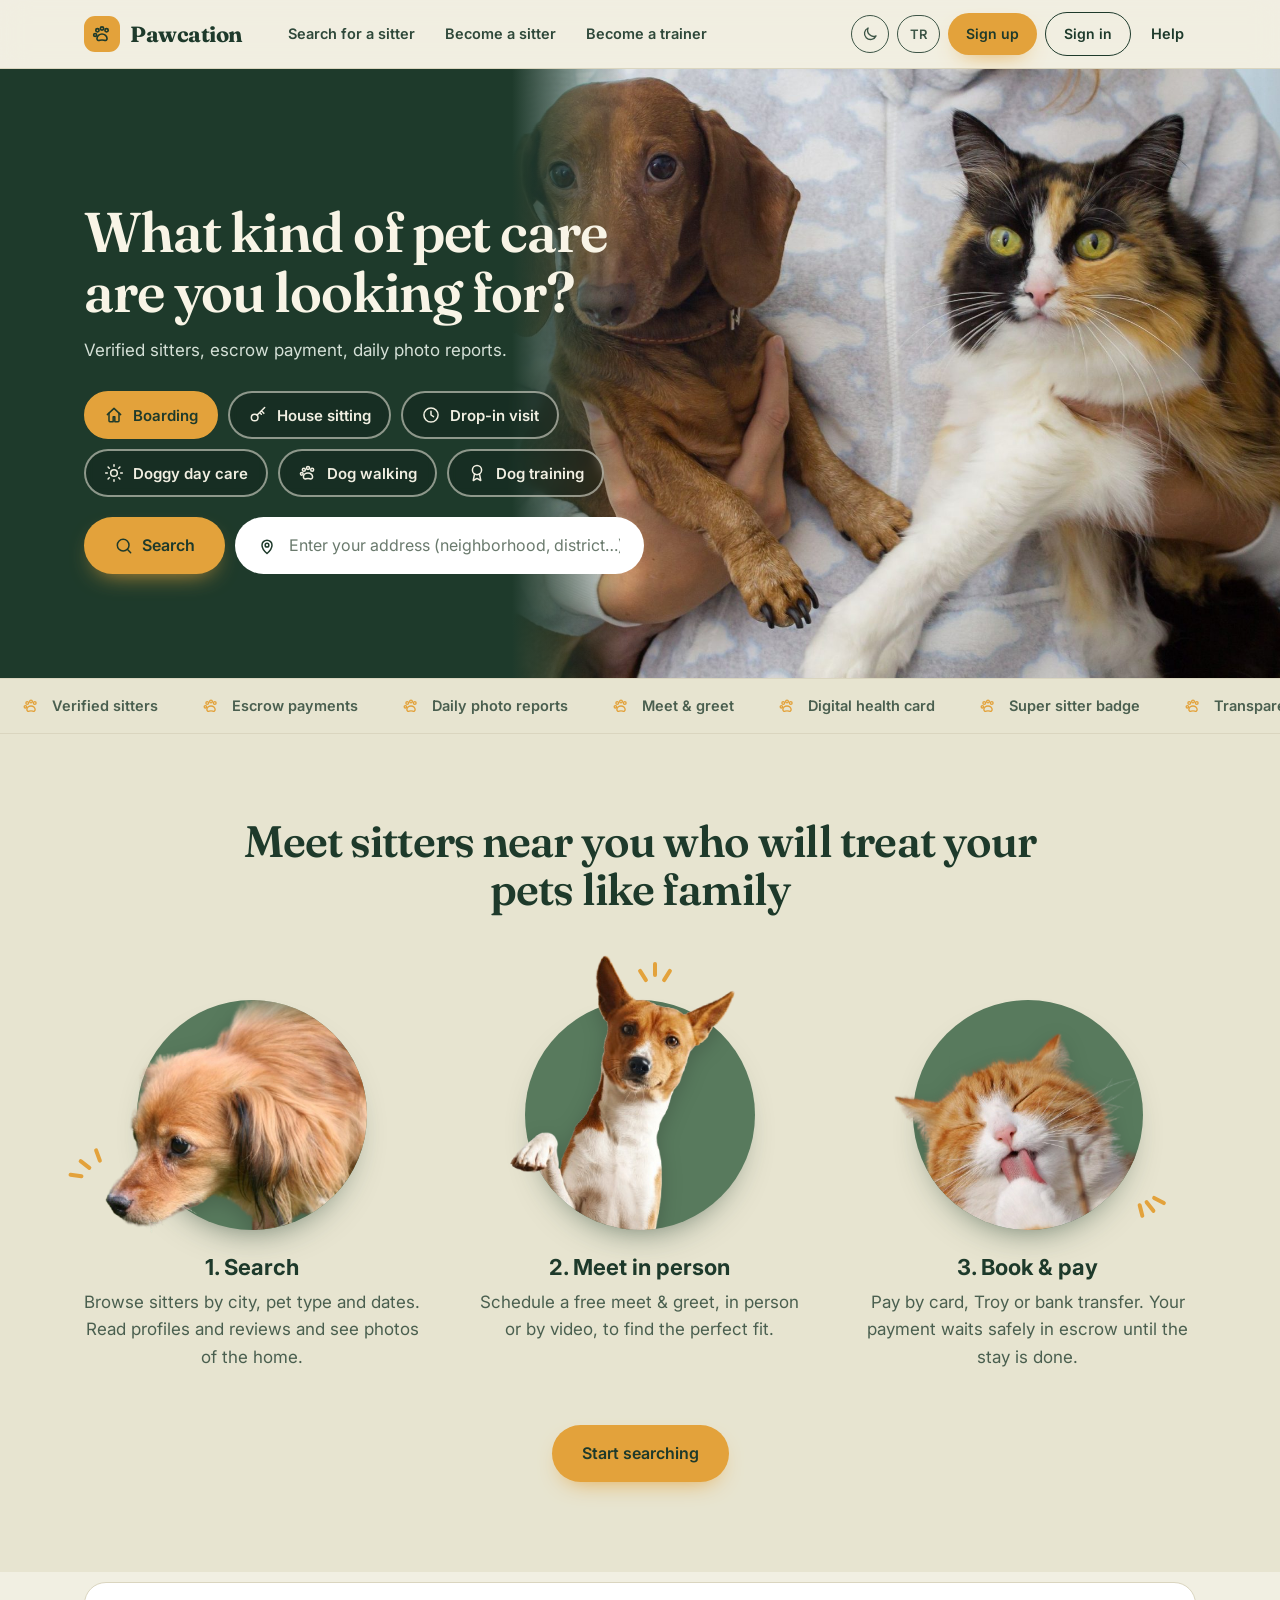
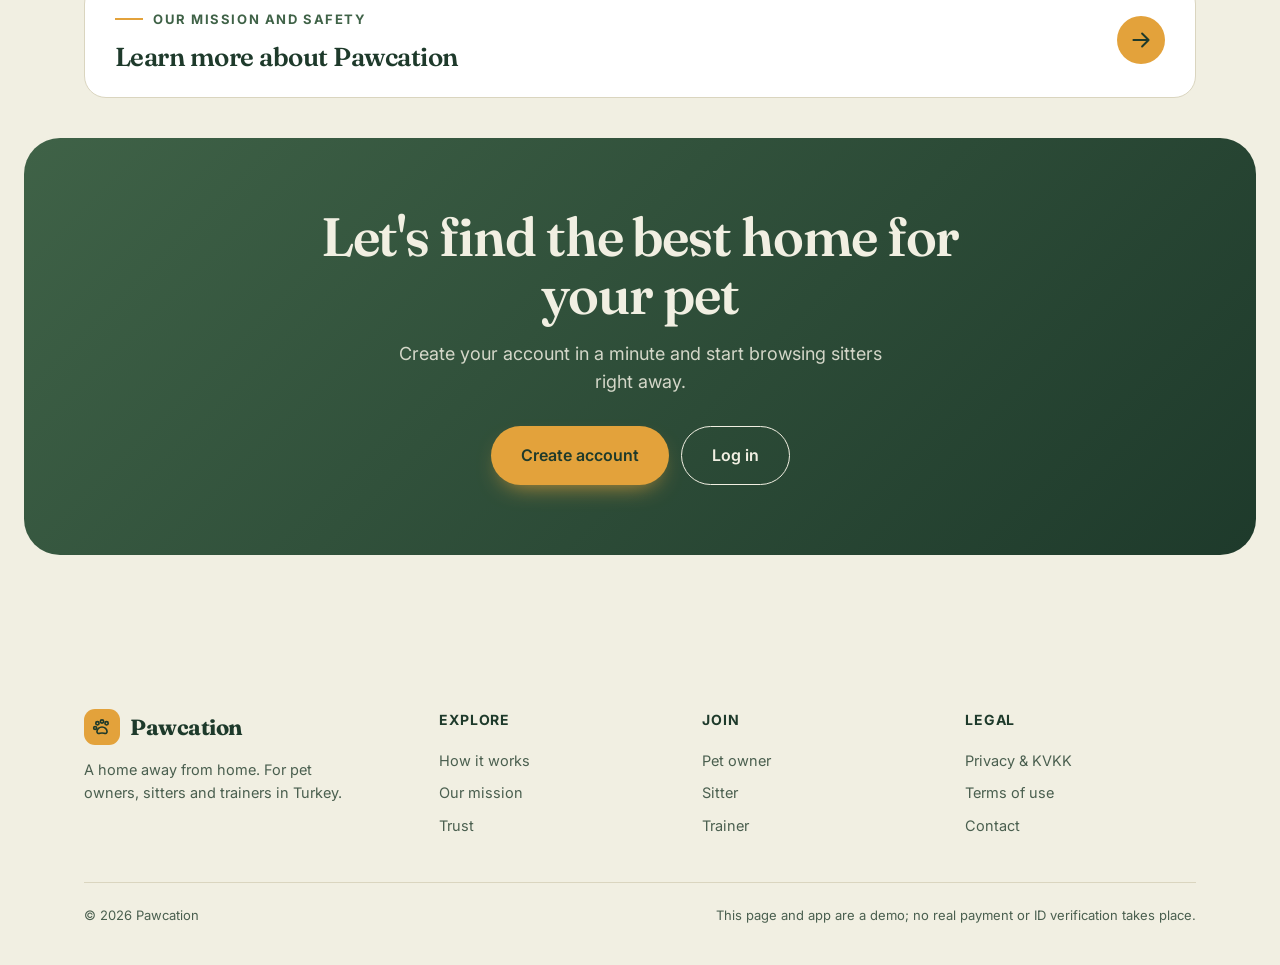
==== commit fc2f2f0f: "Add files via upload" ====
--- a/index.html
+++ b/index.html
@@ -69,16 +69,15 @@
   </div>
 </section>
 <div class="ticker" aria-hidden="true"><div class="tk-track" id="tk"></div></div>
-<section id="nasil">
-  <div class="wrap">
-    <div class="head center reveal"><div class="kicker" data-i="nav_how">Nasıl çalışır</div><h2 data-i="how_h">Üç adımda içi rahat bir tatil</h2><p class="sub" data-i="how_s">Aramadan ödemeye, tanışmadan günlük rapora kadar her şey tek yerde.</p></div>
-    <div class="steps">
-      <div class="step reveal" style="--d:.05s"><div class="num">1</div><h3 data-i="s1h">Bakıcını bul</h3><p data-i="s1p">Şehrine, evcil hayvanının türüne ve tarihlerine göre doğrulanmış bakıcıları haritada ve listede gör. Profilleri, yorumları, ev fotoğraflarını incele.</p></div>
-      <div class="step reveal" style="--d:.15s"><div class="num">2</div><h3 data-i="s2h">Tanış, rezerve et</h3><p data-i="s2p">Önce görüntülü ya da yüz yüze tanışma görüşmesi yap. İçine sinince tarih seç, kart, Troy ya da havale ile güvenle öde. Ödeme emanette bekler.</p></div>
-      <div class="step reveal" style="--d:.25s"><div class="num">3</div><h3 data-i="s3h">Rahat et, takip et</h3><p data-i="s3p">Konaklama boyunca fotoğraflı günlük raporlar al, mesajlaş. Her şey yolunda bittiğinde ödeme bakıcıya geçer, sen de yorum bırakırsın.</p></div>
-    </div>
+<section class="meet" id="nasil"><div class="wrap">
+  <h2 class="meet-h reveal" data-i="mt_h"></h2>
+  <div class="meet-grid">
+    <div class="mtstep reveal"><div class="mblob mb1"><span class="mcircle"><img class="pin" src="img/pet-1.png" alt="Küçük, sevimli bir köpek / A small fluffy dog" loading="lazy"></span><span class="mpop"><img class="pout" src="img/pet-1.png" alt="" aria-hidden="true" loading="lazy"></span><i class="sp sp1"><b></b></i></div><h3 data-i="mt_1"></h3><p data-i="mt_1p"></p></div>
+    <div class="mtstep reveal" style="--d:.1s"><div class="mblob mb2"><span class="mcircle"><img class="pin" src="img/pet-2.png" alt="Pati veren bir köpek / A dog raising its paw" loading="lazy"></span><span class="mpop"><img class="pout" src="img/pet-2.png" alt="" aria-hidden="true" loading="lazy"></span><i class="sp sp2"><b></b></i></div><h3 data-i="mt_2"></h3><p data-i="mt_2p"></p></div>
+    <div class="mtstep reveal" style="--d:.2s"><div class="mblob mb3"><span class="mcircle"><img class="pin" src="img/pet-3.png" alt="Kendini yalayan bir kedi / A cat grooming itself" loading="lazy"></span><span class="mpop"><img class="pout" src="img/pet-3.png" alt="" aria-hidden="true" loading="lazy"></span><i class="sp sp3"><b></b></i></div><h3 data-i="mt_3"></h3><p data-i="mt_3p"></p></div>
   </div>
-</section>
+  <div class="meet-cta"><a class="btn btn-gold btn-lg" href="index.html#search" data-nav="search" data-i="mt_go">Start searching</a></div>
+</div></section>
 <section style="padding:10px 0 20px"><div class="wrap"><a class="morecard reveal" href="about.html"><div><div class="kicker" data-i="home_more_b">Our mission and safety</div><h3 data-i="home_more">Learn more about Pawcation</h3></div><span class="arrow" data-ic="arrow" data-s="26"></span></a></div></section>
 <section style="padding:20px 0 90px">
   <div class="cta reveal">
--- a/site.css
+++ b/site.css
@@ -442,3 +442,31 @@
   .bshero-scrim{background:linear-gradient(180deg,rgba(21,44,31,.85),rgba(30,58,43,.6));}
   .bshero-img{left:0; width:100%; object-position:60% 30%;}
 }
+
+/* ===== "meet sitters" 3-step ===== */
+.meet{background:var(--soft); padding:84px 0 90px;}
+.meet-h{text-align:center; font-size:clamp(28px,3.6vw,44px); max-width:860px; margin:0 auto;}
+.meet-grid{display:grid; grid-template-columns:repeat(3,1fr); gap:clamp(20px,4vw,60px); margin-top:56px; text-align:center;}
+.mtstep h3{font-family:'Inter',sans-serif; font-size:22px; font-weight:700; letter-spacing:0; margin-top:26px;}
+.mtstep p{margin:10px auto 0; max-width:340px; color:var(--ink-soft); font-size:17px; line-height:1.6;}
+.mblob{position:relative; width:min(230px,60vw); aspect-ratio:1; margin:30px auto 0;}
+.mcircle{position:absolute; inset:0; border-radius:50%; background:var(--moss); overflow:hidden; box-shadow:0 18px 34px -20px rgba(30,58,43,.7);}
+.mblob img{position:absolute; max-width:none; height:auto; display:block; pointer-events:none; user-select:none; filter:drop-shadow(0 6px 10px rgba(0,0,0,.18));}
+.mpop img{filter:none !important;}
+.mpop{position:absolute; inset:0; clip-path:inset(-100% -100% 50% -100%);}
+.mblob.mb1 .mpop{clip-path:inset(0 70% -15% -100%);}
+.mblob.mb1 .pin{-webkit-mask-image:linear-gradient(to bottom,transparent 0,#000 16%); mask-image:linear-gradient(to bottom,transparent 0,#000 16%);}
+.mblob.mb3 .mpop{clip-path:polygon(-100% 33%,5% 33%,5% 62%,-100% 62%);}
+.mblob.mb1 img{width:124%; left:-14%; bottom:-8%;}
+.mblob.mb2 img{width:98%; left:-6.5%; bottom:-9%;}
+.mblob.mb2 .mpop{clip-path:polygon(-100% -100%,200% -100%,200% 50%,8% 50%,8% 76%,-100% 76%);}
+.mblob.mb3 img{width:148%; left:-9.6%; bottom:-12%;}
+html[data-theme=dark] .mcircle{background:#4F7256;}
+@media (prefers-color-scheme:dark){ html[data-theme=auto] .mcircle{background:#4F7256;} }
+.sp{position:absolute; width:46px; height:36px; pointer-events:none;}
+.sp b{position:absolute; width:4px; height:15px; border-radius:3px; background:#E3A23B; left:15px; top:6px; transform:rotate(-38deg);}
+.sp::before,.sp::after{content:''; position:absolute; width:4px; height:15px; border-radius:3px; background:#E3A23B;}
+.sp::before{left:6px; top:12px; transform:rotate(-62deg);} .sp::after{left:24px; top:2px; transform:rotate(-14deg);}
+.sp.sp1{left:-64px; top:64%; transform:none;} .sp.sp1::before{left:1px; top:21px; transform:rotate(-82deg);} .sp.sp1 b{left:10px; top:10px; transform:rotate(-52deg);} .sp.sp1::after{left:23px; top:1px; transform:rotate(-20deg);} .sp.sp2{left:56.5%; top:-17%; transform:translateX(-50%);} .sp.sp2::before{left:9px; top:8px; transform:rotate(-32deg);} .sp.sp2::after{left:33px; top:8px; transform:rotate(32deg);} .sp.sp2 b{left:21px; top:2px; transform:none;} .sp.sp3{right:-24px; bottom:4%; transform:scale(-1,-1);}
+.meet-cta{text-align:center; margin-top:54px;}
+@media (max-width:820px){ .meet-grid{grid-template-columns:1fr; gap:46px;} .meet{padding:64px 0;} }
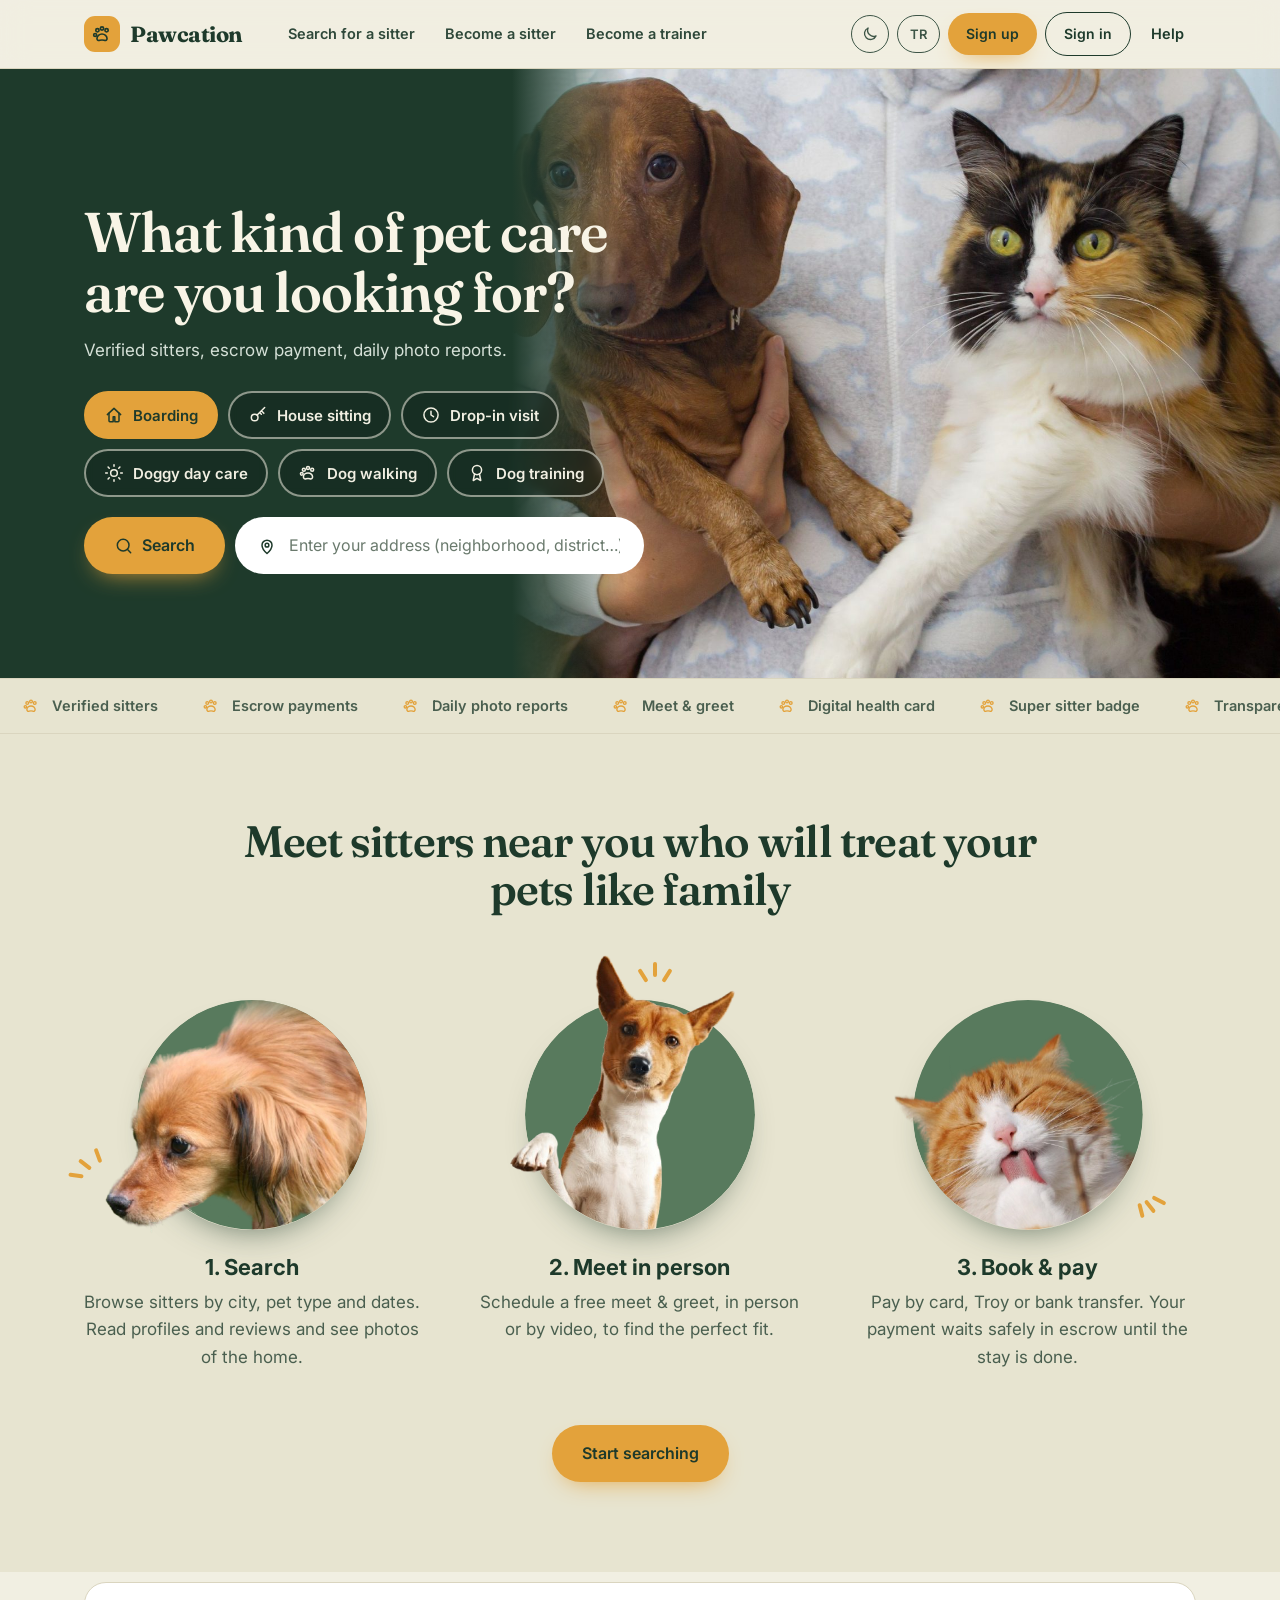
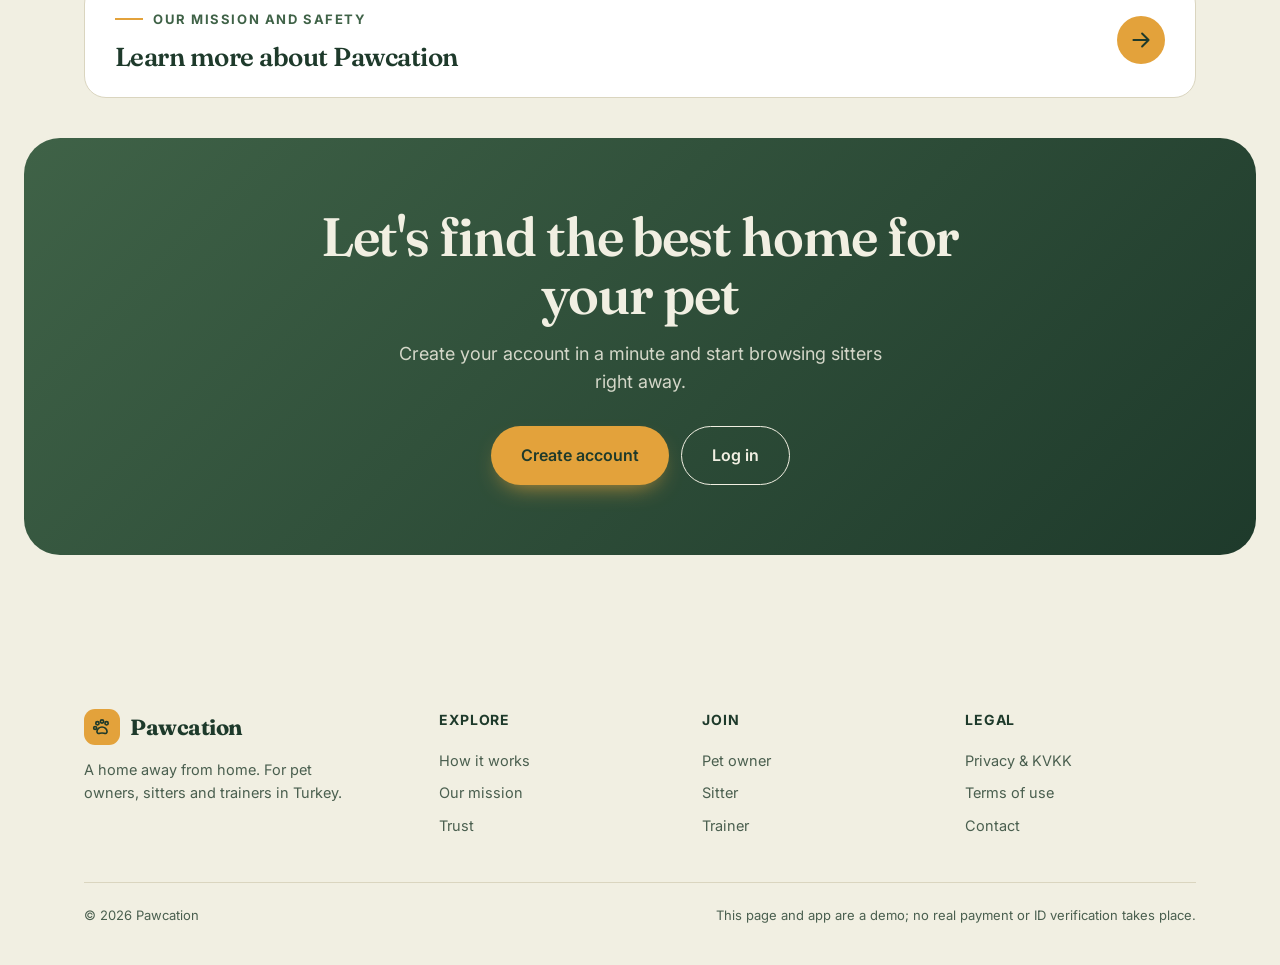
==== commit db18af2a: "Add files via upload" ====
--- a/index.html
+++ b/index.html
@@ -19,7 +19,7 @@
   document.documentElement.dataset.theme=P.theme;
 })();
 </script>
-<link rel="stylesheet" href="site.css">
+<link rel="stylesheet" href="site.css?v=26">
 <meta name="description" content="Pawcation: evcil hayvanını güvenle emanet edebileceğin, doğrulanmış bakıcı ve eğitmen pazaryeri.">
 <title>Pawcation — Evden uzakta bir yuva</title>
 </head>
@@ -69,12 +69,43 @@
   </div>
 </section>
 <div class="ticker" aria-hidden="true"><div class="tk-track" id="tk"></div></div>
+<style id="meetcss">
+/* ===== "meet sitters" 3-step ===== */
+.meet{background:var(--soft); padding:84px 0 90px;}
+.meet-h{text-align:center; font-size:clamp(28px,3.6vw,44px); max-width:860px; margin:0 auto;}
+.meet-grid{display:grid; grid-template-columns:repeat(3,1fr); gap:clamp(20px,4vw,60px); margin-top:56px; text-align:center;}
+.mtstep h3{font-family:'Inter',sans-serif; font-size:22px; font-weight:700; letter-spacing:0; margin-top:26px;}
+.mtstep p{margin:10px auto 0; max-width:340px; color:var(--ink-soft); font-size:17px; line-height:1.6;}
+.mblob{position:relative; width:min(230px,60vw); aspect-ratio:1; margin:30px auto 0;}
+.mblob::before{content:''; position:absolute; inset:0; border-radius:50%; box-shadow:0 18px 34px -20px rgba(30,58,43,.7);}
+.mcircle{position:absolute; inset:0; border-radius:50%; background:var(--moss); overflow:hidden; -webkit-clip-path:circle(50% at 50% 50%); clip-path:circle(50% at 50% 50%); isolation:isolate; transform:translateZ(0);}
+.mblob .pin{filter:none;}
+.mblob img{position:absolute; max-width:none; height:auto; display:block; pointer-events:none; user-select:none; filter:drop-shadow(0 6px 10px rgba(0,0,0,.18));}
+.mpop img{filter:none !important;}
+.mpop{position:absolute; inset:0; clip-path:inset(-100% -100% 50% -100%);}
+.mblob.mb1 .mpop{clip-path:inset(0 70% -15% -100%);}
+.mblob.mb1 .pin{-webkit-mask-image:linear-gradient(to bottom,transparent 0,#000 16%); mask-image:linear-gradient(to bottom,transparent 0,#000 16%);}
+.mblob.mb3 .mpop{clip-path:polygon(-100% 33%,5% 33%,5% 62%,-100% 62%);}
+.mblob.mb1 img{width:124%; left:-14%; bottom:-8%;}
+.mblob.mb2 img{width:98%; left:-6.5%; bottom:-9%;}
+.mblob.mb2 .mpop{clip-path:polygon(-100% -100%,200% -100%,200% 50%,8% 50%,8% 76%,-100% 76%);}
+.mblob.mb3 img{width:148%; left:-9.6%; bottom:-12%;}
+html[data-theme=dark] .mcircle{background:#4F7256;}
+@media (prefers-color-scheme:dark){ html[data-theme=auto] .mcircle{background:#4F7256;} }
+.sp{position:absolute; width:46px; height:36px; pointer-events:none;}
+.sp b{position:absolute; width:4px; height:15px; border-radius:3px; background:#E3A23B; left:15px; top:6px; transform:rotate(-38deg);}
+.sp::before,.sp::after{content:''; position:absolute; width:4px; height:15px; border-radius:3px; background:#E3A23B;}
+.sp::before{left:6px; top:12px; transform:rotate(-62deg);} .sp::after{left:24px; top:2px; transform:rotate(-14deg);}
+.sp.sp1{left:-64px; top:64%; transform:none;} .sp.sp1::before{left:1px; top:21px; transform:rotate(-82deg);} .sp.sp1 b{left:10px; top:10px; transform:rotate(-52deg);} .sp.sp1::after{left:23px; top:1px; transform:rotate(-20deg);} .sp.sp2{left:56.5%; top:-17%; transform:translateX(-50%);} .sp.sp2::before{left:9px; top:8px; transform:rotate(-32deg);} .sp.sp2::after{left:33px; top:8px; transform:rotate(32deg);} .sp.sp2 b{left:21px; top:2px; transform:none;} .sp.sp3{right:-24px; bottom:4%; transform:scale(-1,-1);}
+.meet-cta{text-align:center; margin-top:54px;}
+@media (max-width:820px){ .meet-grid{grid-template-columns:1fr; gap:46px;} .meet{padding:64px 0;} }
+</style>
 <section class="meet" id="nasil"><div class="wrap">
-  <h2 class="meet-h reveal" data-i="mt_h"></h2>
+  <h2 class="meet-h reveal" data-i="mt_h">Evcil hayvanınıza aileden biri gibi bakacak bakıcılarla tanışın</h2>
   <div class="meet-grid">
-    <div class="mtstep reveal"><div class="mblob mb1"><span class="mcircle"><img class="pin" src="img/pet-1.png" alt="Küçük, sevimli bir köpek / A small fluffy dog" loading="lazy"></span><span class="mpop"><img class="pout" src="img/pet-1.png" alt="" aria-hidden="true" loading="lazy"></span><i class="sp sp1"><b></b></i></div><h3 data-i="mt_1"></h3><p data-i="mt_1p"></p></div>
-    <div class="mtstep reveal" style="--d:.1s"><div class="mblob mb2"><span class="mcircle"><img class="pin" src="img/pet-2.png" alt="Pati veren bir köpek / A dog raising its paw" loading="lazy"></span><span class="mpop"><img class="pout" src="img/pet-2.png" alt="" aria-hidden="true" loading="lazy"></span><i class="sp sp2"><b></b></i></div><h3 data-i="mt_2"></h3><p data-i="mt_2p"></p></div>
-    <div class="mtstep reveal" style="--d:.2s"><div class="mblob mb3"><span class="mcircle"><img class="pin" src="img/pet-3.png" alt="Kendini yalayan bir kedi / A cat grooming itself" loading="lazy"></span><span class="mpop"><img class="pout" src="img/pet-3.png" alt="" aria-hidden="true" loading="lazy"></span><i class="sp sp3"><b></b></i></div><h3 data-i="mt_3"></h3><p data-i="mt_3p"></p></div>
+    <div class="mtstep reveal"><div class="mblob mb1"><span class="mcircle"><img class="pin" src="img/pet-1.png" alt="Küçük, sevimli bir köpek / A small fluffy dog" loading="lazy"></span><span class="mpop"><img class="pout" src="img/pet-1.png" alt="" aria-hidden="true" loading="lazy"></span><i class="sp sp1"><b></b></i></div><h3 data-i="mt_1">1. Ara</h3><p data-i="mt_1p">Şehrine, evcil hayvanının türüne ve tarihlere göre bakıcıları gör. Profilleri, yorumları ve ev fotoğraflarını incele.</p></div>
+    <div class="mtstep reveal" style="--d:.1s"><div class="mblob mb2"><span class="mcircle"><img class="pin" src="img/pet-2.png" alt="Pati veren bir köpek / A dog raising its paw" loading="lazy"></span><span class="mpop"><img class="pout" src="img/pet-2.png" alt="" aria-hidden="true" loading="lazy"></span><i class="sp sp2"><b></b></i></div><h3 data-i="mt_2">2. Yüz yüze tanış</h3><p data-i="mt_2p">Size en uygun olanı bulmak için ücretsiz bir tanışma görüşmesi planla; yüz yüze ya da görüntülü.</p></div>
+    <div class="mtstep reveal" style="--d:.2s"><div class="mblob mb3"><span class="mcircle"><img class="pin" src="img/pet-3.png" alt="Kendini yalayan bir kedi / A cat grooming itself" loading="lazy"></span><span class="mpop"><img class="pout" src="img/pet-3.png" alt="" aria-hidden="true" loading="lazy"></span><i class="sp sp3"><b></b></i></div><h3 data-i="mt_3">3. Rezerve et ve öde</h3><p data-i="mt_3p">Kart, Troy ya da havale ile öde. Ödemen, konaklama bitene kadar emanette güvenle bekler.</p></div>
   </div>
   <div class="meet-cta"><a class="btn btn-gold btn-lg" href="index.html#search" data-nav="search" data-i="mt_go">Start searching</a></div>
 </div></section>
@@ -119,6 +150,6 @@
 <div class="toast" id="toast" role="status" aria-live="polite"></div>
 
 
-<script src="site.js"></script>
+<script src="site.js?v=26"></script>
 </body>
 </html>
--- a/site.css
+++ b/site.css
@@ -450,7 +450,9 @@
 .mtstep h3{font-family:'Inter',sans-serif; font-size:22px; font-weight:700; letter-spacing:0; margin-top:26px;}
 .mtstep p{margin:10px auto 0; max-width:340px; color:var(--ink-soft); font-size:17px; line-height:1.6;}
 .mblob{position:relative; width:min(230px,60vw); aspect-ratio:1; margin:30px auto 0;}
-.mcircle{position:absolute; inset:0; border-radius:50%; background:var(--moss); overflow:hidden; box-shadow:0 18px 34px -20px rgba(30,58,43,.7);}
+.mblob::before{content:''; position:absolute; inset:0; border-radius:50%; box-shadow:0 18px 34px -20px rgba(30,58,43,.7);}
+.mcircle{position:absolute; inset:0; border-radius:50%; background:var(--moss); overflow:hidden; -webkit-clip-path:circle(50% at 50% 50%); clip-path:circle(50% at 50% 50%); isolation:isolate; transform:translateZ(0);}
+.mblob .pin{filter:none;}
 .mblob img{position:absolute; max-width:none; height:auto; display:block; pointer-events:none; user-select:none; filter:drop-shadow(0 6px 10px rgba(0,0,0,.18));}
 .mpop img{filter:none !important;}
 .mpop{position:absolute; inset:0; clip-path:inset(-100% -100% 50% -100%);}
